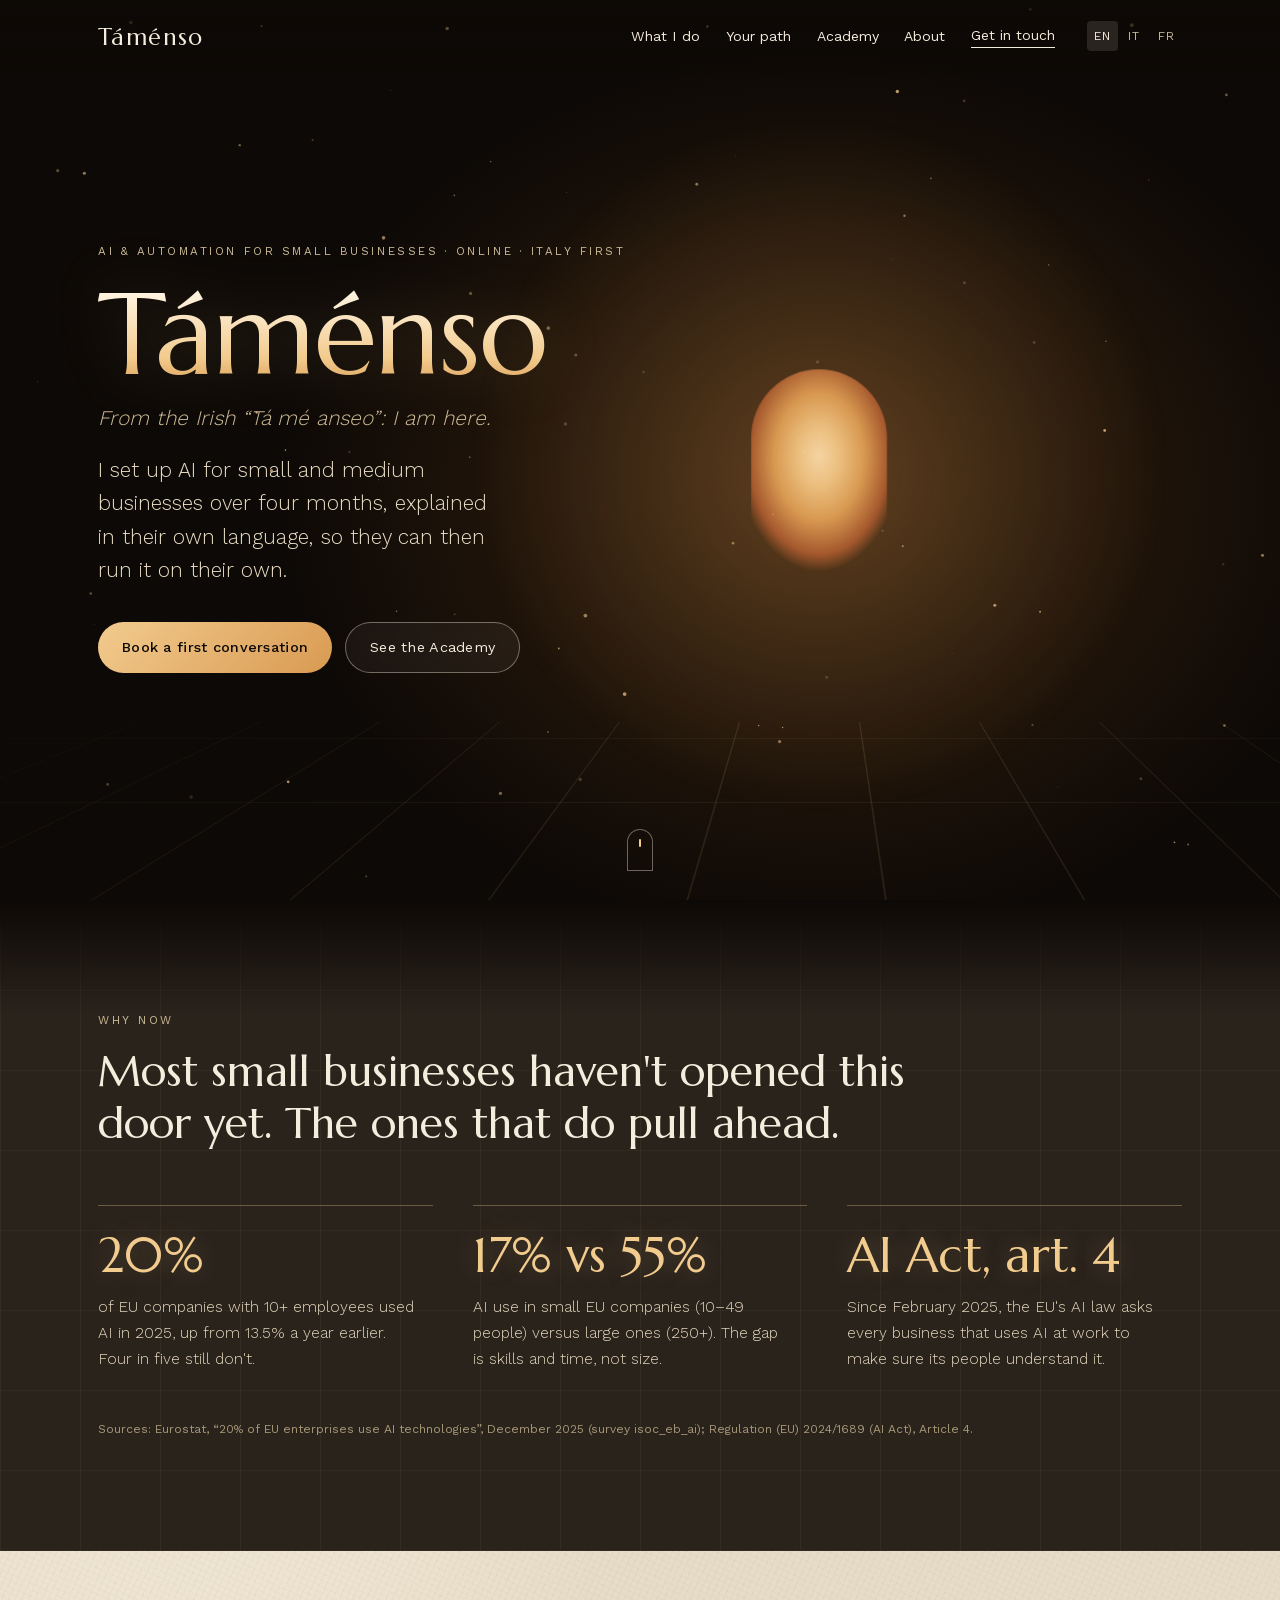
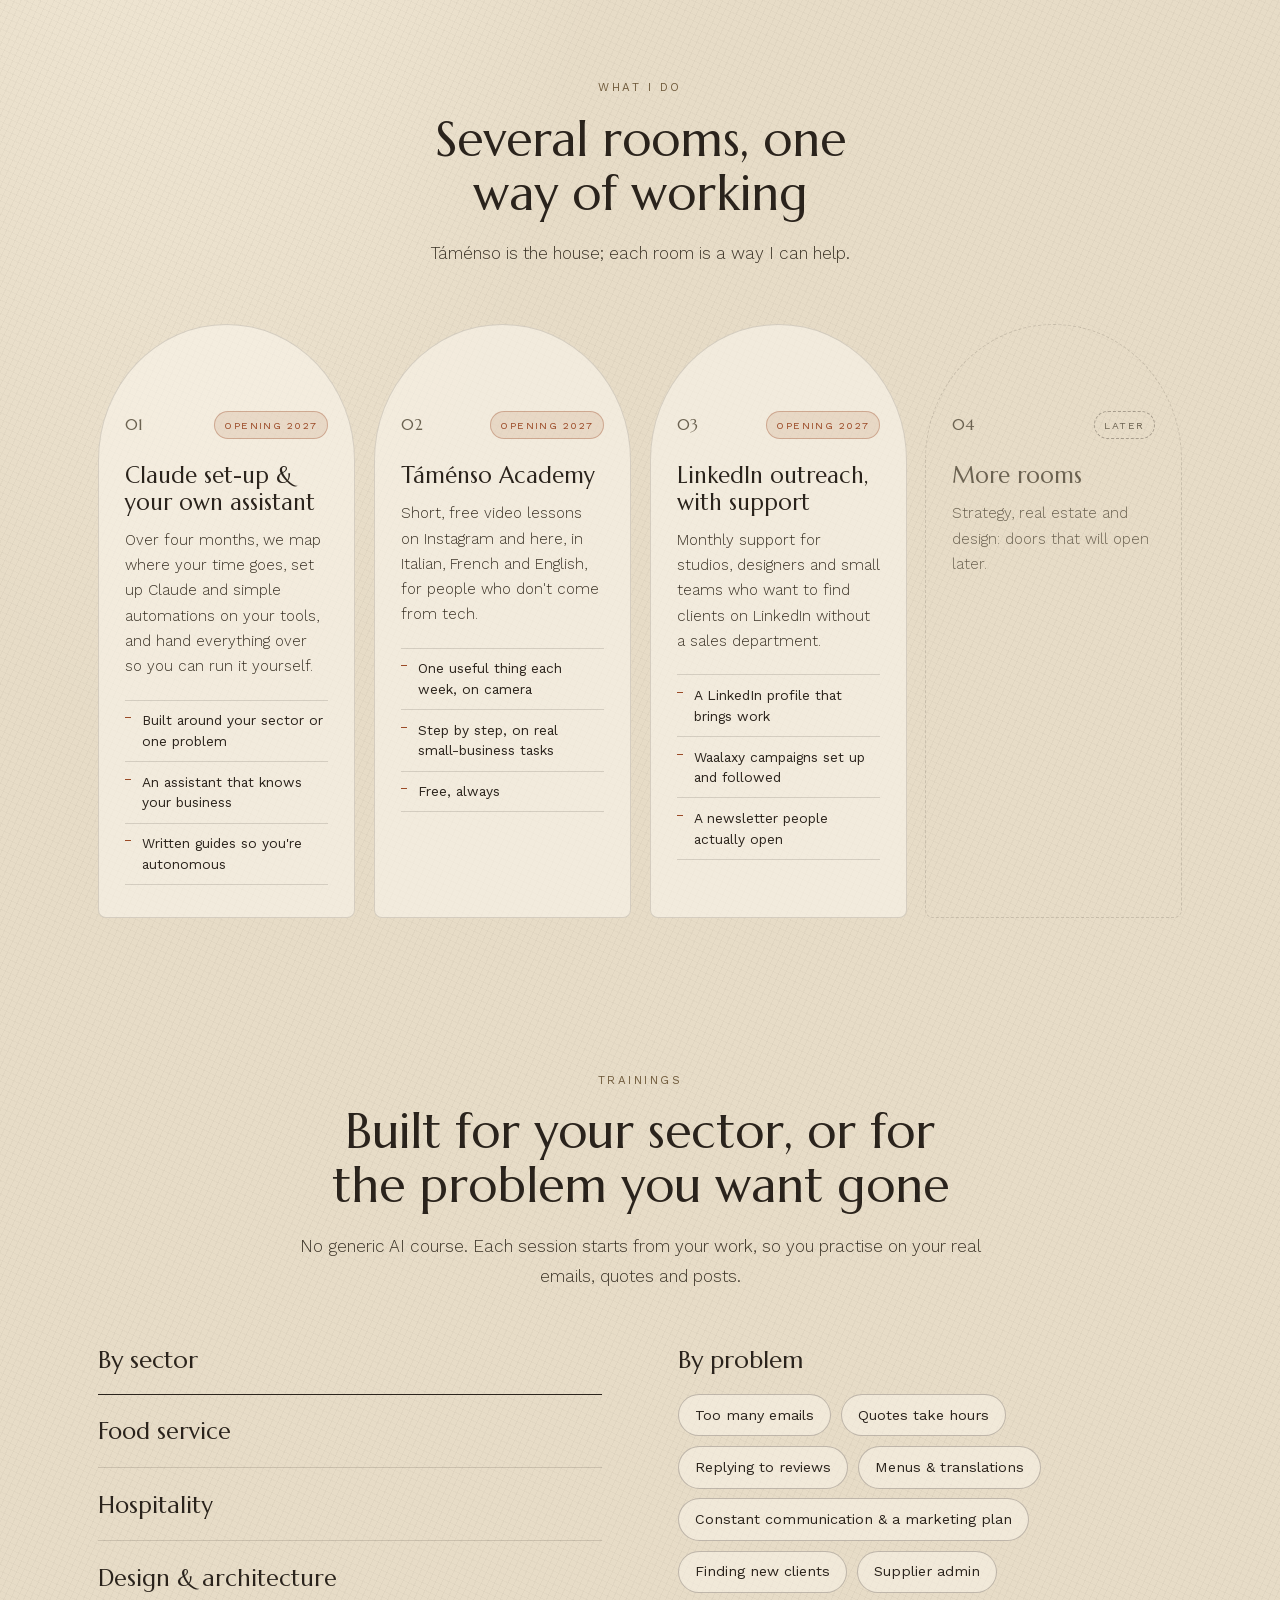
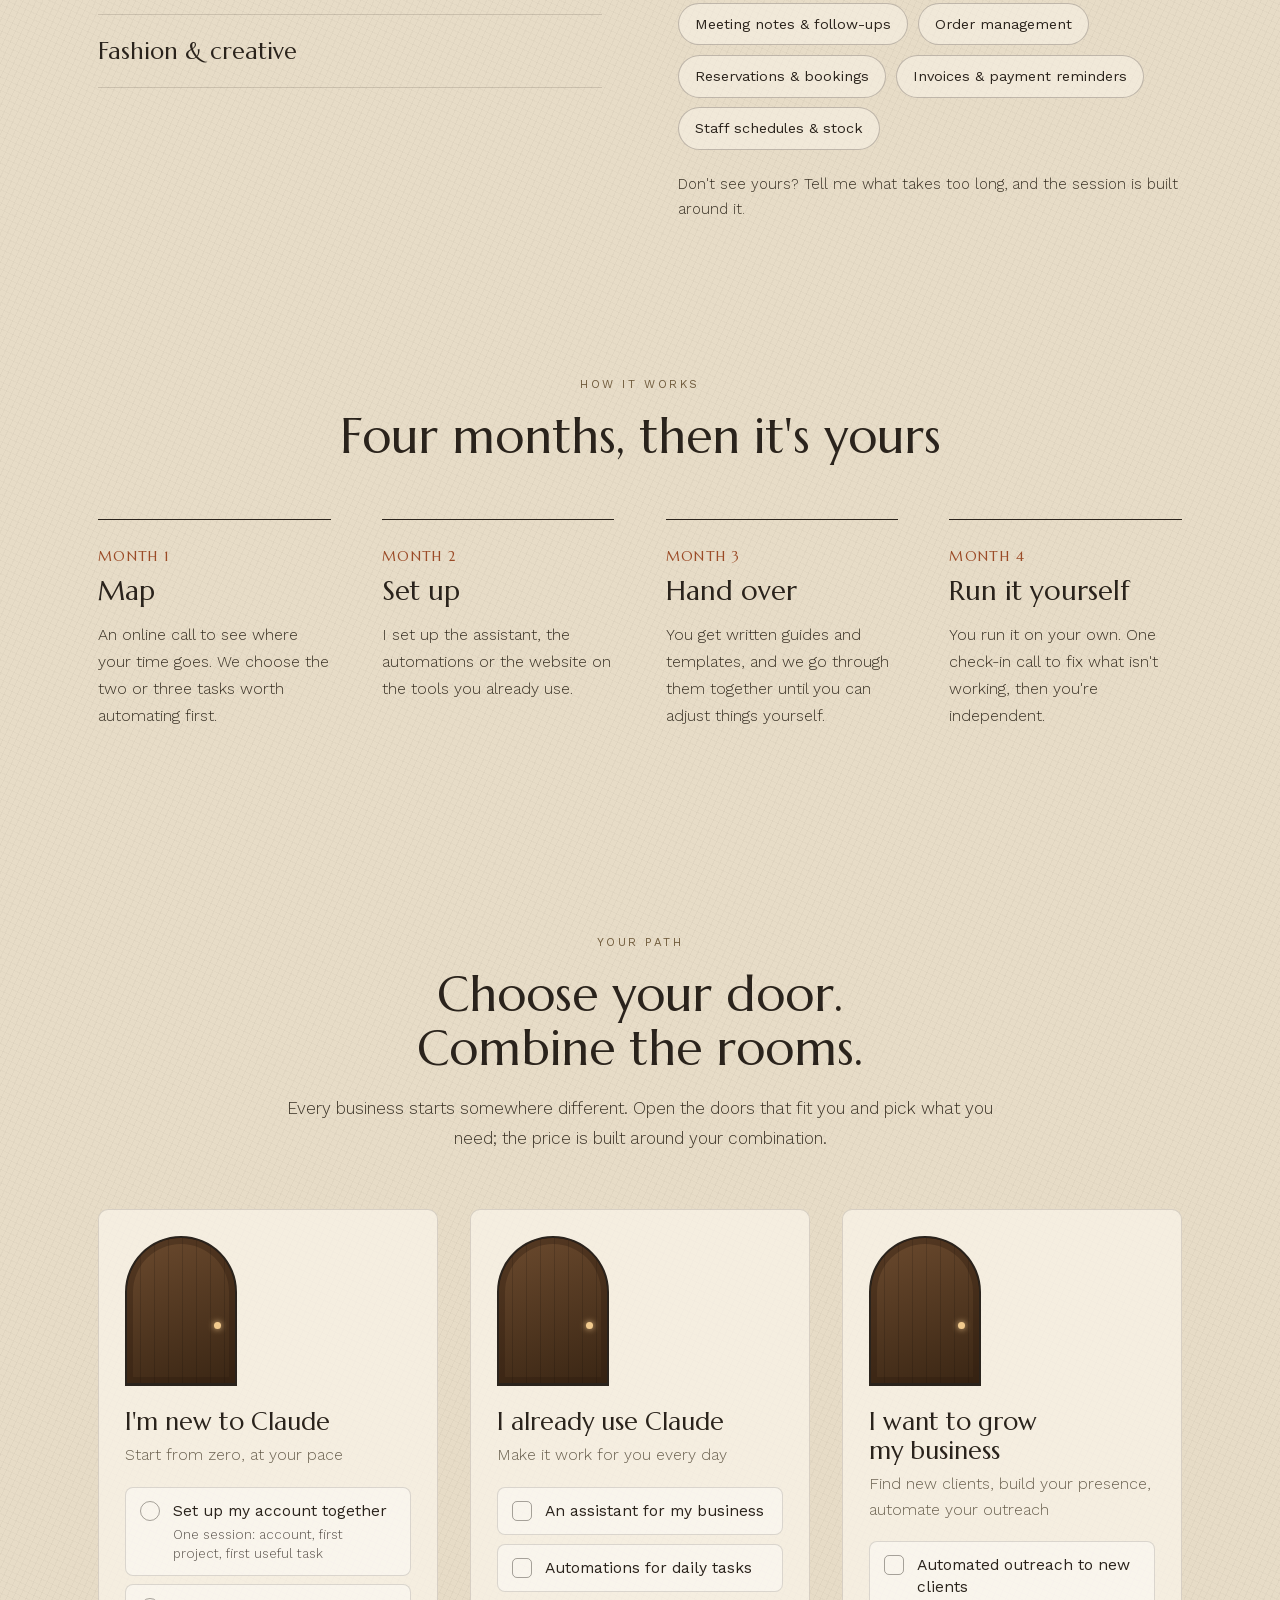
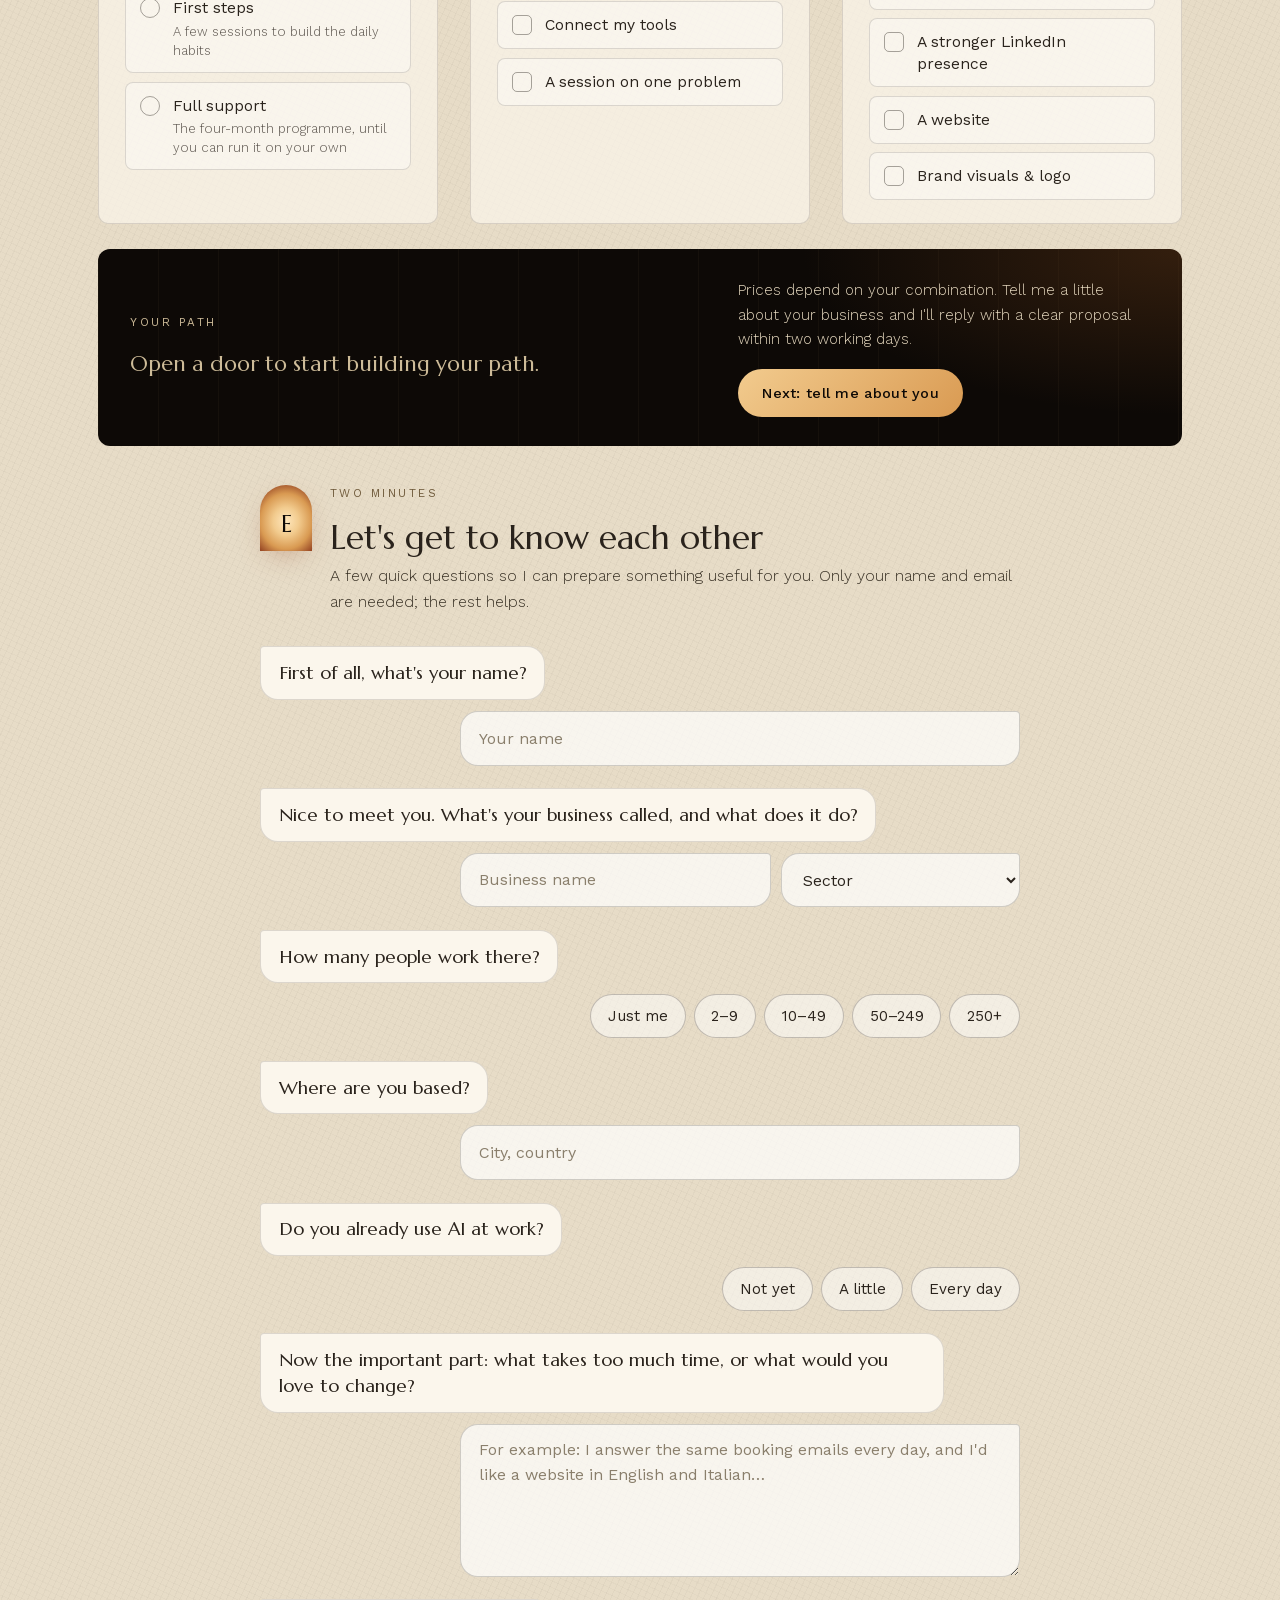
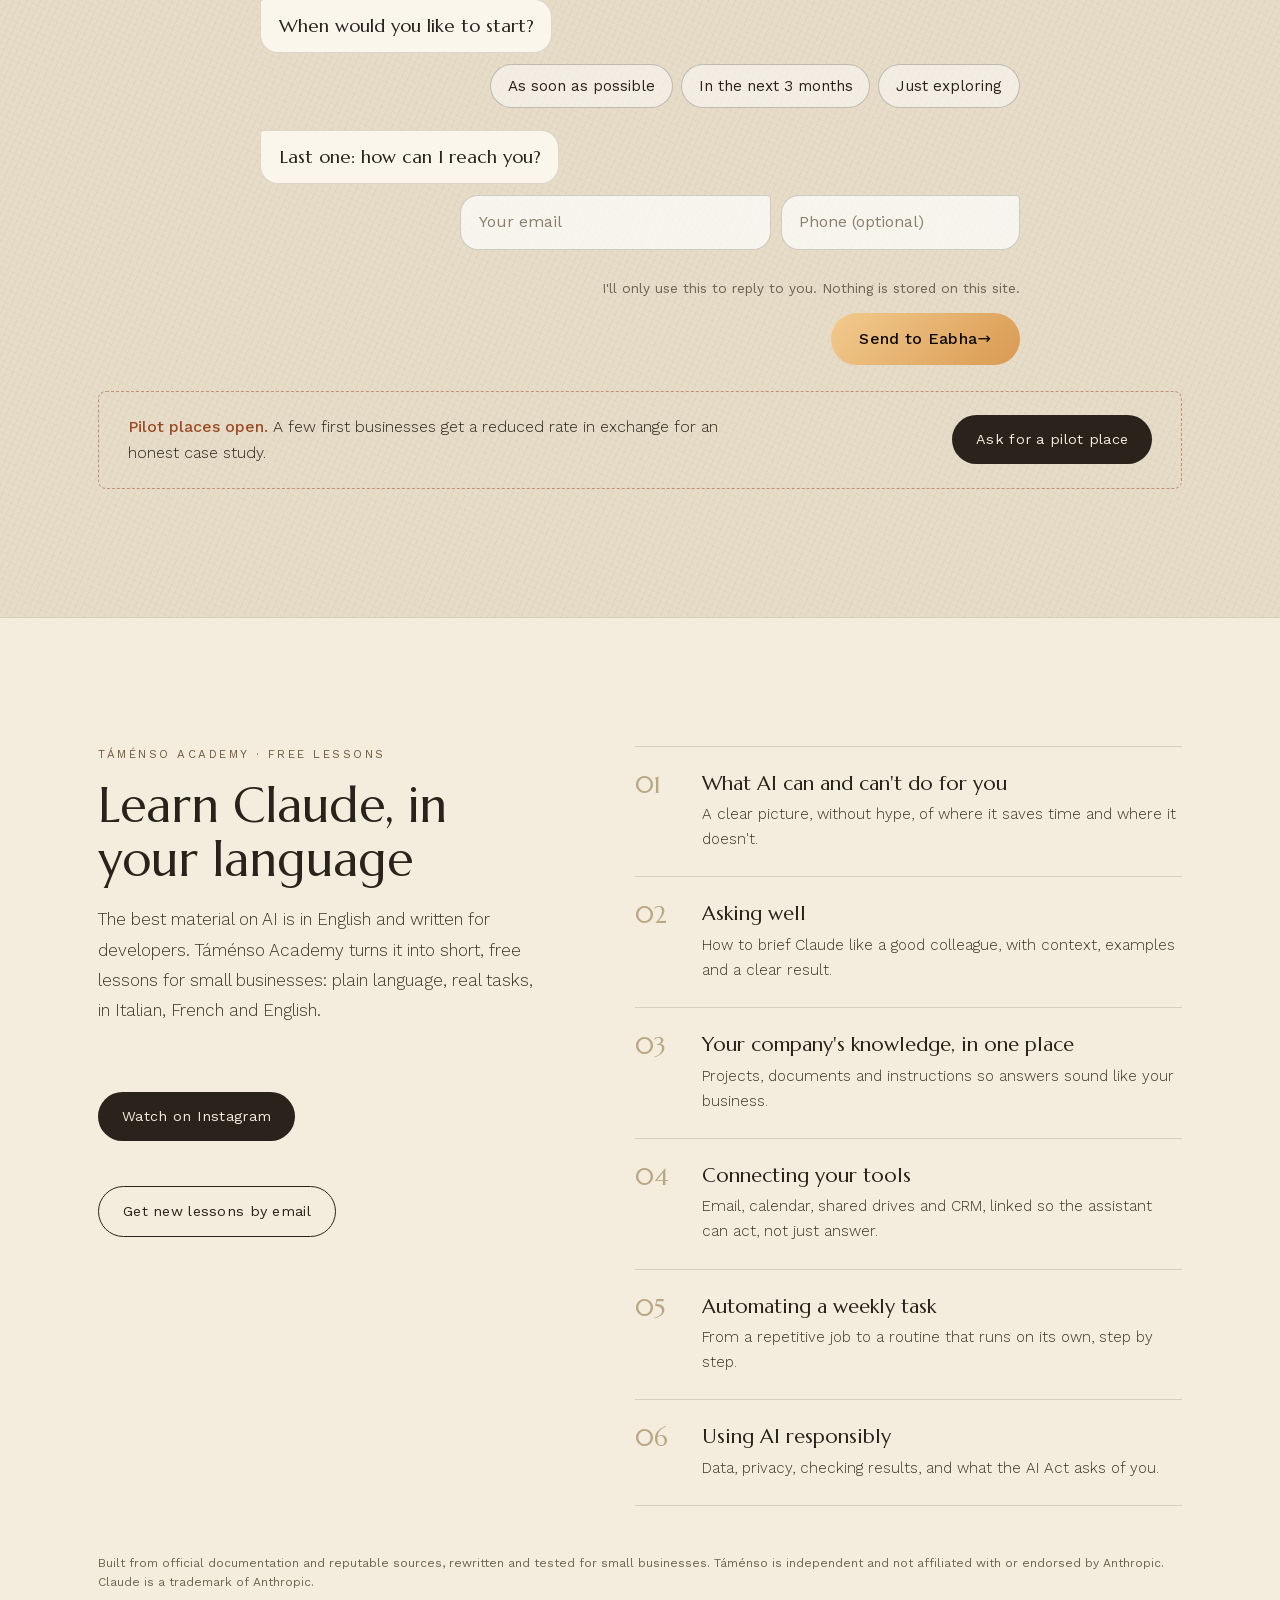
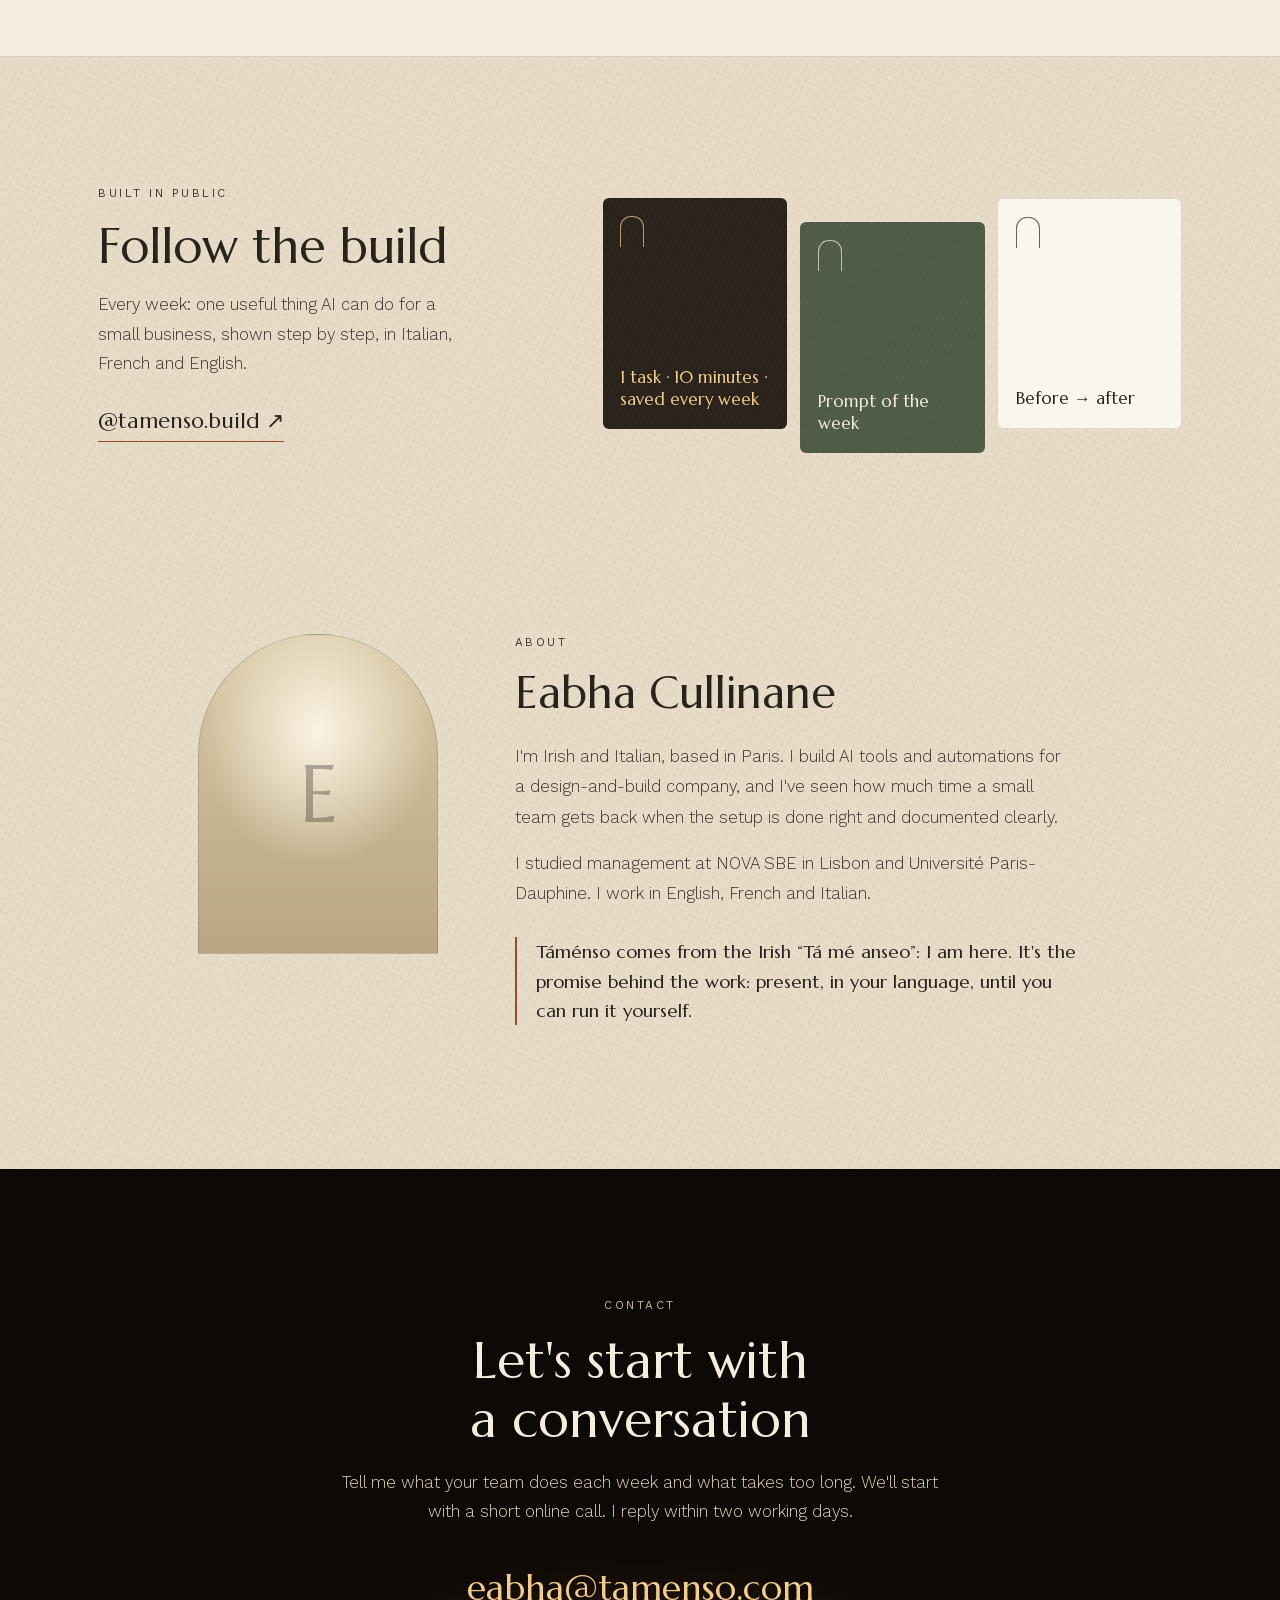
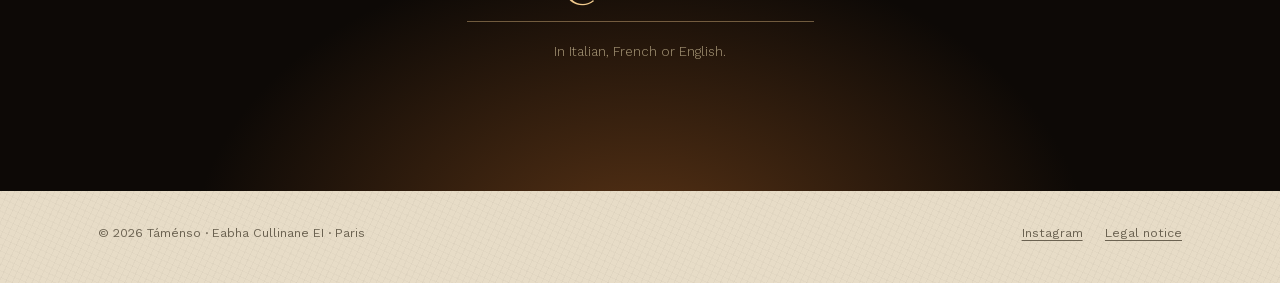
==== index.html @ d52c8d38 "English: 'support' instead of 'accompaniment' Co-Authored-By: Claude Opus 5.5 <noreply@anthropic.com" ====
<!doctype html>
<html lang="en">
<head>
<meta charset="utf-8">
<meta name="viewport" content="width=device-width, initial-scale=1">
<title>Táménso — AI, made practical for small and medium businesses</title>
<meta name="description" content="Táménso helps small businesses in Italy and France put AI and Claude to work: online training by sector, a Claude assistant built for your business, and LinkedIn outreach with Waalaxy. In Italian, French and English.">
<link rel="canonical" href="https://tamenso.com/">
<link rel="alternate" hreflang="en" href="https://tamenso.com/">
<link rel="alternate" hreflang="it" href="https://tamenso.com/it/">
<link rel="alternate" hreflang="fr" href="https://tamenso.com/fr/">
<link rel="alternate" hreflang="x-default" href="https://tamenso.com/">
<meta property="og:title" content="Táménso — AI, made practical for small and medium businesses">
<meta property="og:description" content="Táménso helps small businesses in Italy and France put AI and Claude to work: online training by sector, a Claude assistant built for your business, and LinkedIn outreach with Waalaxy. In Italian, French and English.">
<meta property="og:type" content="website">
<meta property="og:url" content="https://tamenso.com/">
<meta property="og:locale" content="en_GB">
<meta name="theme-color" content="#E7DCC7">
<link rel="icon" href="/assets/favicon.svg" type="image/svg+xml">
<link rel="preload" href="/assets/fonts/marcellus-latin-400.woff2" as="font" type="font/woff2" crossorigin>
<link rel="stylesheet" href="/styles.css">
<script type="application/ld+json">
{
  "@context": "https://schema.org",
  "@type": "ProfessionalService",
  "name": "Táménso",
  "url": "https://tamenso.com/",
  "description": "Táménso helps small businesses in Italy and France put AI and Claude to work: online training by sector, a Claude assistant built for your business, and LinkedIn outreach with Waalaxy. In Italian, French and English.",
  "founder": {"@type": "Person", "name": "Eabha Cullinane"},
  "areaServed": ["IT", "FR"],
  "availableLanguage": ["it", "fr", "en"],
  "sameAs": ["https://www.instagram.com/tamenso.build/"]
}
</script>
</head>
<body class="home">
<a class="skip" href="#main">Skip to content</a>

<header class="site-nav" id="top">
  <a class="word" href="/" aria-label="Táménso">Táménso</a>
  <nav class="nav-links" aria-label="Main">
    <a href="#rooms">What I do</a>
    <a href="#offer">Your path</a>
    <a href="#academy">Academy</a>
    <a href="#about">About</a>
    <a href="#contact" class="nav-cta">Get in touch</a>
  </nav>
  <div class="langs" aria-label="Language">
    <a href="/" hreflang="en" lang="en" aria-current="page">EN</a>
    <a href="/it/" hreflang="it" lang="it" >IT</a>
    <a href="/fr/" hreflang="fr" lang="fr" >FR</a>
  </div>
</header>

<main id="main" tabindex="-1">

  <!-- ============ HERO ============ -->
  <section class="hero" id="hero">
    <div class="tunnel" aria-hidden="true">
      <div class="scene">
        <div class="floor"></div>
        <span class="ring" style="--i:0"></span><span class="ring" style="--i:1"></span><span class="ring" style="--i:2"></span><span class="ring" style="--i:3"></span><span class="ring" style="--i:4"></span><span class="ring" style="--i:5"></span><span class="ring" style="--i:6"></span><span class="ring" style="--i:7"></span><span class="ring" style="--i:8"></span><span class="ring" style="--i:9"></span><span class="ring" style="--i:10"></span><span class="ring" style="--i:11"></span><span class="ring" style="--i:12"></span><span class="ring" style="--i:13"></span>
        <div class="core"></div>
      </div>
      <canvas class="dust"></canvas>
    </div>
    <div class="hero-text">
      <p class="eyebrow light">AI &amp; automation for small businesses · Online · Italy first</p>
      <h1>
        <span class="irish">Táménso</span>
        <span class="gloss">From the Irish “Tá mé anseo”: I am here.</span>
      </h1>
      <p class="lede">I set up AI for small and medium businesses over four months, explained in their own language, so they can then run it on their own.</p>
      <div class="ctas">
        <a class="btn btn-glow" href="#contact">Book a first conversation</a>
        <a class="btn btn-ghost" href="#academy">See the Academy</a>
      </div>
    </div>
    <a class="scroll-cue" href="#rooms" aria-label="What I do"><span></span></a>
  </section>

  <!-- ============ WHY NOW ============ -->
  <section class="why" aria-labelledby="why-h">
    <div class="why-inner">
      <p class="eyebrow light">Why now</p>
      <h2 id="why-h" class="why-title reveal">Most small businesses haven&#x27;t opened this door yet. The ones that do pull ahead.</h2>
      <div class="stats">
        <figure class="stat reveal">
          <span class="num" data-count>20%</span>
          <figcaption>of EU companies with 10+ employees used AI in 2025, up from 13.5% a year earlier. Four in five still don&#x27;t.</figcaption>
        </figure>
        <figure class="stat reveal">
          <span class="num" data-count>17% vs 55%</span>
          <figcaption>AI use in small EU companies (10–49 people) versus large ones (250+). The gap is skills and time, not size.</figcaption>
        </figure>
        <figure class="stat reveal">
          <span class="num" data-count>AI Act, art. 4</span>
          <figcaption>Since February 2025, the EU&#x27;s AI law asks every business that uses AI at work to make sure its people understand it.</figcaption>
        </figure>
      </div>
      <p class="sources">Sources: Eurostat, “20% of EU enterprises use AI technologies”, December 2025 (survey isoc_eb_ai); Regulation (EU) 2024/1689 (AI Act), Article 4.</p>
    </div>
  </section>

  <!-- ============ ROOMS ============ -->
  <section class="rooms" id="rooms" aria-labelledby="rooms-h">
    <div class="section-head reveal">
      <p class="eyebrow">What I do</p>
      <h2 id="rooms-h">Several rooms, one way of working</h2>
      <p class="intro">Táménso is the house; each room is a way I can help.</p>
    </div>
    <div class="room-grid">
      <article class="room reveal tilt">
        <div class="room-top"><span class="room-n">01</span><span class="tag tag-soon">Opening 2027</span></div>
        <h3>Claude set-up &amp; your own assistant</h3>
        <p>Over four months, we map where your time goes, set up Claude and simple automations on your tools, and hand everything over so you can run it yourself.</p>
        <ul>
          <li>Built around your sector or one problem</li>
          <li>An assistant that knows your business</li>
          <li>Written guides so you&#x27;re autonomous</li>
        </ul>
      </article>
      <article class="room reveal tilt">
        <div class="room-top"><span class="room-n">02</span><span class="tag tag-soon">Opening 2027</span></div>
        <h3>Táménso Academy</h3>
        <p>Short, free video lessons on Instagram and here, in Italian, French and English, for people who don&#x27;t come from tech.</p>
        <ul>
          <li>One useful thing each week, on camera</li>
          <li>Step by step, on real small-business tasks</li>
          <li>Free, always</li>
        </ul>
      </article>
      <article class="room reveal tilt">
        <div class="room-top"><span class="room-n">03</span><span class="tag tag-soon">Opening 2027</span></div>
        <h3>LinkedIn outreach, with support</h3>
        <p>Monthly support for studios, designers and small teams who want to find clients on LinkedIn without a sales department.</p>
        <ul>
          <li>A LinkedIn profile that brings work</li>
          <li>Waalaxy campaigns set up and followed</li>
          <li>A newsletter people actually open</li>
        </ul>
      </article>
      <article class="room room-closed reveal tilt">
        <div class="room-top"><span class="room-n">04</span><span class="tag tag-later">Later</span></div>
        <h3>More rooms</h3>
        <p>Strategy, real estate and design: doors that will open later.</p>
      </article>
    </div>
  </section>


  <!-- ============ BY SECTOR / BY PROBLEM ============ -->
  <section class="sectors" id="sectors" aria-labelledby="sectors-h">
    <div class="section-head reveal">
      <p class="eyebrow">Trainings</p>
      <h2 id="sectors-h">Built for your sector, or for the problem you want gone</h2>
      <p class="intro">No generic AI course. Each session starts from your work, so you practise on your real emails, quotes and posts.</p>
    </div>
    <div class="sec-grid">
      <div class="sec-col reveal">
        <h3>By sector</h3>
        <ul class="sec-list">
          <li><strong>Food service</strong></li>
          <li><strong>Hospitality</strong></li>
          <li><strong>Design &amp; architecture</strong></li>
          <li><strong>Fashion &amp; creative</strong></li>
        </ul>
      </div>
      <div class="sec-col reveal">
        <h3>By problem</h3>
        <ul class="chips">
          <li>Too many emails</li><li>Quotes take hours</li><li>Replying to reviews</li><li>Menus &amp; translations</li>
          <li>Constant communication &amp; a marketing plan</li><li>Finding new clients</li><li>Supplier admin</li><li>Meeting notes &amp; follow-ups</li>
          <li>Order management</li><li>Reservations &amp; bookings</li><li>Invoices &amp; payment reminders</li><li>Staff schedules &amp; stock</li>
        </ul>
        <p class="sec-note">Don&#x27;t see yours? Tell me what takes too long, and the session is built around it.</p>
      </div>
    </div>
  </section>

  <!-- ============ METHOD ============ -->
  <section class="method" aria-labelledby="method-h">
    <div class="section-head reveal">
      <p class="eyebrow">How it works</p>
      <h2 id="method-h">Four months, then it&#x27;s yours</h2>
    </div>
    <ol class="steps steps-4">
      <li class="reveal"><span class="step-n">Month 1</span><h3>Map</h3><p>An online call to see where your time goes. We choose the two or three tasks worth automating first.</p></li>
      <li class="reveal"><span class="step-n">Month 2</span><h3>Set up</h3><p>I set up the assistant, the automations or the website on the tools you already use.</p></li>
      <li class="reveal"><span class="step-n">Month 3</span><h3>Hand over</h3><p>You get written guides and templates, and we go through them together until you can adjust things yourself.</p></li>
      <li class="reveal"><span class="step-n">Month 4</span><h3>Run it yourself</h3><p>You run it on your own. One check-in call to fix what isn&#x27;t working, then you&#x27;re independent.</p></li>
    </ol>
  </section>


  <!-- ============ YOUR PATH (doors) ============ -->
  <section class="paths" id="offer" aria-labelledby="offer-h">
    <div class="section-head reveal">
      <p class="eyebrow">Your path</p>
      <h2 id="offer-h">Choose your door. Combine the rooms.</h2>
      <p class="intro">Every business starts somewhere different. Open the doors that fit you and pick what you need; the price is built around your combination.</p>
    </div>
    <div class="pdoors">
      <div class="pdoor reveal" data-door="a">
        <div class="arch-frame" aria-hidden="true"><div class="arch-glow"></div><div class="leaf"><span class="knob"></span></div></div>
        <h3>I&#x27;m new to Claude</h3>
        <p class="pdoor-sub">Start from zero, at your pace</p>
        <ul class="opts" role="list">
            <li><button type="button" class="opt" aria-pressed="false" data-group="a" data-single><span class="tick" aria-hidden="true"></span><span class="opt-label">Set up my account together</span><span class="opt-hint">One session: account, first project, first useful task</span></button></li>
            <li><button type="button" class="opt" aria-pressed="false" data-group="a" data-single><span class="tick" aria-hidden="true"></span><span class="opt-label">First steps</span><span class="opt-hint">A few sessions to build the daily habits</span></button></li>
            <li><button type="button" class="opt" aria-pressed="false" data-group="a" data-single><span class="tick" aria-hidden="true"></span><span class="opt-label">Full support</span><span class="opt-hint">The four-month programme, until you can run it on your own</span></button></li>
        </ul>
      </div>
      <div class="pdoor reveal" data-door="b">
        <div class="arch-frame" aria-hidden="true"><div class="arch-glow"></div><div class="leaf"><span class="knob"></span></div></div>
        <h3>I already use Claude</h3>
        <p class="pdoor-sub">Make it work for you every day</p>
        <ul class="opts" role="list">
            <li><button type="button" class="opt" aria-pressed="false" data-group="b"><span class="tick" aria-hidden="true"></span><span class="opt-label">An assistant for my business</span></button></li>
            <li><button type="button" class="opt" aria-pressed="false" data-group="b"><span class="tick" aria-hidden="true"></span><span class="opt-label">Automations for daily tasks</span></button></li>
            <li><button type="button" class="opt" aria-pressed="false" data-group="b"><span class="tick" aria-hidden="true"></span><span class="opt-label">Connect my tools</span></button></li>
            <li><button type="button" class="opt" aria-pressed="false" data-group="b"><span class="tick" aria-hidden="true"></span><span class="opt-label">A session on one problem</span></button></li>
        </ul>
      </div>
      <div class="pdoor reveal" data-door="c">
        <div class="arch-frame" aria-hidden="true"><div class="arch-glow"></div><div class="leaf"><span class="knob"></span></div></div>
        <h3>I want to grow my business</h3>
        <p class="pdoor-sub">Find new clients, build your presence, automate your outreach</p>
        <ul class="opts" role="list">
            <li><button type="button" class="opt" aria-pressed="false" data-group="c"><span class="tick" aria-hidden="true"></span><span class="opt-label">Automated outreach to new clients</span></button></li>
            <li><button type="button" class="opt" aria-pressed="false" data-group="c"><span class="tick" aria-hidden="true"></span><span class="opt-label">A stronger LinkedIn presence</span></button></li>
            <li><button type="button" class="opt" aria-pressed="false" data-group="c"><span class="tick" aria-hidden="true"></span><span class="opt-label">A website</span></button></li>
            <li><button type="button" class="opt" aria-pressed="false" data-group="c"><span class="tick" aria-hidden="true"></span><span class="opt-label">Brand visuals &amp; logo</span></button></li>
        </ul>
      </div>
    </div>
    <div class="path-panel reveal" aria-live="polite"
         data-subject="My Táménso path" data-hello="Hello Eabha, here is the path I&#x27;d like:">
      <div class="path-head">
        <p class="eyebrow light">Your path</p>
        <p class="path-empty">Open a door to start building your path.</p>
        <ol class="path-list"></ol>
      </div>
      <div class="path-side">
        <p class="path-note">Prices depend on your combination. Tell me a little about your business and I&#x27;ll reply with a clear proposal within two working days.</p>
        <a class="btn btn-glow path-cta" href="#brief">Next: tell me about you</a>
      </div>
    </div>

    <!-- ============ BRIEF: a short conversation ============ -->
    <form class="brief" id="brief" novalidate
          data-subject="New request from tamenso.com" data-path="Your path" data-none="(no door chosen yet)">
      <div class="brief-head reveal">
        <div class="avatar" aria-hidden="true">E</div>
        <div>
          <p class="eyebrow">Two minutes</p>
          <h3 class="brief-title">Let&#x27;s get to know each other</h3>
          <p class="brief-intro">A few quick questions so I can prepare something useful for you. Only your name and email are needed; the rest helps.</p>
        </div>
      </div>

      <div class="q reveal">
        <p class="bubble"><label for="f-name">First of all, what&#x27;s your name?</label></p>
        <input class="answer" id="f-name" name="name" data-label="Name" autocomplete="name" required placeholder="Your name">
      </div>

      <div class="q reveal">
        <p class="bubble"><label for="f-company">Nice to meet you. What&#x27;s your business called, and what does it do?</label></p>
        <div class="row2">
          <input class="answer" id="f-company" name="company" data-label="Business" autocomplete="organization" placeholder="Business name">
          <select class="answer" name="sector" data-label="Sector" aria-label="Sector">
            <option value="">Sector</option>
            <option>Food service</option><option>Hospitality</option><option>Design &amp; architecture</option><option>Fashion &amp; creative</option><option>Other</option>
          </select>
        </div>
      </div>

      <fieldset class="q reveal">
        <legend class="bubble">How many people work there?</legend>
        <div class="chips-row"><label class="chip"><input type="radio" data-label="Team size" name="size" value="Just me"><span>Just me</span></label><label class="chip"><input type="radio" data-label="Team size" name="size" value="2–9"><span>2–9</span></label><label class="chip"><input type="radio" data-label="Team size" name="size" value="10–49"><span>10–49</span></label><label class="chip"><input type="radio" data-label="Team size" name="size" value="50–249"><span>50–249</span></label><label class="chip"><input type="radio" data-label="Team size" name="size" value="250+"><span>250+</span></label></div>
      </fieldset>

      <div class="q reveal">
        <p class="bubble"><label for="f-city">Where are you based?</label></p>
        <input class="answer" id="f-city" name="city" data-label="Location" autocomplete="address-level2" placeholder="City, country">
      </div>

      <fieldset class="q reveal">
        <legend class="bubble">Do you already use AI at work?</legend>
        <div class="chips-row"><label class="chip"><input type="radio" data-label="Uses AI" name="ai" value="Not yet"><span>Not yet</span></label><label class="chip"><input type="radio" data-label="Uses AI" name="ai" value="A little"><span>A little</span></label><label class="chip"><input type="radio" data-label="Uses AI" name="ai" value="Every day"><span>Every day</span></label></div>
      </fieldset>

      <div class="q reveal">
        <p class="bubble"><label for="f-needs">Now the important part: what takes too much time, or what would you love to change?</label></p>
        <textarea class="answer" id="f-needs" name="needs" data-label="Needs" rows="5" placeholder="For example: I answer the same booking emails every day, and I&#x27;d like a website in English and Italian…"></textarea>
      </div>

      <fieldset class="q reveal">
        <legend class="bubble">When would you like to start?</legend>
        <div class="chips-row"><label class="chip"><input type="radio" data-label="Start" name="when" value="As soon as possible"><span>As soon as possible</span></label><label class="chip"><input type="radio" data-label="Start" name="when" value="In the next 3 months"><span>In the next 3 months</span></label><label class="chip"><input type="radio" data-label="Start" name="when" value="Just exploring"><span>Just exploring</span></label></div>
      </fieldset>

      <div class="q reveal">
        <p class="bubble"><label for="f-email">Last one: how can I reach you?</label></p>
        <div class="row2">
          <input class="answer" id="f-email" name="email" data-label="Email" type="email" autocomplete="email" required placeholder="Your email">
          <input class="answer" name="phone" data-label="Phone" type="tel" autocomplete="tel" placeholder="Phone (optional)" aria-label="Phone (optional)">
        </div>
      </div>

      <div class="send reveal">
        <p class="privacy">I&#x27;ll only use this to reply to you. Nothing is stored on this site.</p>
        <button class="btn btn-glow send-btn" type="submit">Send to Eabha <span aria-hidden="true">→</span></button>
        <p class="form-error" role="alert" hidden>Just your name and a valid email, please, so I can reply.</p>
        <p class="thanks" role="status" hidden>Thank you! Your email app should open with everything filled in; just press send. If it doesn&#x27;t, write to eabha@tamenso.com.</p>
      </div>
    </form>

    <div class="pilot reveal">
      <p><strong>Pilot places open.</strong> A few first businesses get a reduced rate in exchange for an honest case study.</p>
      <a class="btn btn-ink" href="#contact">Ask for a pilot place</a>
    </div>
  </section>

  <!-- ============ ACADEMY ============ -->
  <section class="academy" id="academy" aria-labelledby="academy-h">
    <div class="academy-inner">
      <div class="section-head left reveal">
        <p class="eyebrow">Táménso Academy · free lessons</p>
        <h2 id="academy-h">Learn Claude, in your language</h2>
        <p class="intro">The best material on AI is in English and written for developers. Táménso Academy turns it into short, free lessons for small businesses: plain language, real tasks, in Italian, French and English.</p>
        <div class="ctas">
          <a class="btn btn-ink" href="https://www.instagram.com/tamenso.build/" rel="noopener" target="_blank">Watch on Instagram</a>
          <a class="btn btn-line" href="mailto:eabha@tamenso.com?subject=Academy%20lessons">Get new lessons by email</a>
        </div>
      </div>
      <ol class="modules">
        <li class="reveal"><span class="mod-n">01</span><div><h3>What AI can and can&#x27;t do for you</h3><p>A clear picture, without hype, of where it saves time and where it doesn&#x27;t.</p></div></li>
        <li class="reveal"><span class="mod-n">02</span><div><h3>Asking well</h3><p>How to brief Claude like a good colleague, with context, examples and a clear result.</p></div></li>
        <li class="reveal"><span class="mod-n">03</span><div><h3>Your company&#x27;s knowledge, in one place</h3><p>Projects, documents and instructions so answers sound like your business.</p></div></li>
        <li class="reveal"><span class="mod-n">04</span><div><h3>Connecting your tools</h3><p>Email, calendar, shared drives and CRM, linked so the assistant can act, not just answer.</p></div></li>
        <li class="reveal"><span class="mod-n">05</span><div><h3>Automating a weekly task</h3><p>From a repetitive job to a routine that runs on its own, step by step.</p></div></li>
        <li class="reveal"><span class="mod-n">06</span><div><h3>Using AI responsibly</h3><p>Data, privacy, checking results, and what the AI Act asks of you.</p></div></li>
      </ol>
    </div>
    <p class="disclaimer">Built from official documentation and reputable sources, rewritten and tested for small businesses. Táménso is independent and not affiliated with or endorsed by Anthropic. Claude is a trademark of Anthropic.</p>
  </section>

  <!-- ============ BUILD IN PUBLIC ============ -->
  <section class="build" aria-labelledby="build-h">
    <div class="build-text reveal">
      <p class="eyebrow">Built in public</p>
      <h2 id="build-h">Follow the build</h2>
      <p>Every week: one useful thing AI can do for a small business, shown step by step, in Italian, French and English.</p>
      <a class="handle" href="https://www.instagram.com/tamenso.build/" rel="me noopener" target="_blank">@tamenso.build <span aria-hidden="true">↗</span></a>
    </div>
    <div class="tiles" aria-hidden="true">
      <div class="tile t1"><span>1 task · 10 minutes · saved every week</span></div>
      <div class="tile t2"><span>Prompt of the week</span></div>
      <div class="tile t3"><span>Before → after</span></div>
    </div>
  </section>

  <!-- ============ ABOUT ============ -->
  <section class="about" id="about" aria-labelledby="about-h">
    <div class="about-arch reveal" aria-hidden="true"><span>E</span></div>
    <div class="about-text reveal">
      <p class="eyebrow">About</p>
      <h2 id="about-h">Eabha Cullinane</h2>
      <p>I&#x27;m Irish and Italian, based in Paris. I build AI tools and automations for a design-and-build company, and I&#x27;ve seen how much time a small team gets back when the setup is done right and documented clearly.</p>
      <p>I studied management at NOVA SBE in Lisbon and Université Paris-Dauphine. I work in English, French and Italian.</p>
      <p class="name-note">Táménso comes from the Irish “Tá mé anseo”: I am here. It&#x27;s the promise behind the work: present, in your language, until you can run it yourself.</p>
    </div>
  </section>

  <!-- ============ CONTACT ============ -->
  <section class="contact" id="contact" aria-labelledby="contact-h">
    <div class="contact-inner reveal">
      <p class="eyebrow light">Contact</p>
      <h2 id="contact-h">Let&#x27;s start with a conversation</h2>
      <p>Tell me what your team does each week and what takes too long. We&#x27;ll start with a short online call. I reply within two working days.</p>
      <a class="mail" href="mailto:eabha@tamenso.com?subject=Hello%20T%C3%A1m%C3%A9nso">eabha@tamenso.com</a>
      <p class="small">In Italian, French or English.</p>
    </div>
  </section>

</main>

<footer class="site-footer">
  <span>© <span id="year">2026</span> Táménso · Eabha Cullinane EI · Paris</span>
  <span class="foot-links">
    <a href="https://www.instagram.com/tamenso.build/" rel="me noopener" target="_blank">Instagram</a>
    <a href="/mentions-legales.html">Legal notice</a>
  </span>
</footer>

<script src="/script.js" defer></script>
</body>
</html>
---- styles.css ----
/* ================================================================
   Táménso — styles
   Palette and type carried over from the "Threshold" study (stone,
   ink, moss, rust · Marcellus + Work Sans). Both fonts are self-hosted.
   ================================================================ */
@font-face {
  font-family: 'Marcellus';
  font-style: normal;
  font-weight: 400;
  font-display: swap;
  src: url('/assets/fonts/marcellus-latin-400.woff2') format('woff2');
}
@font-face {
  font-family: 'Work Sans';
  font-style: normal;
  font-weight: 300 500;
  font-display: swap;
  src: url('/assets/fonts/worksans-latin-variable.woff2') format('woff2');
}

:root {
  --stone: #E7DCC7;
  --cream: #F4ECDC;
  --paper: #FBF6EC;
  --ink: #2A231C;
  --ink-2: #3A3226;
  --muted: #6B6251;
  --moss: #4F5B44;
  --rust: #9A4A26;
  --line: #2A231C26;
  --display: 'Marcellus', Georgia, serif;
  --body: 'Work Sans', system-ui, -apple-system, sans-serif;
  --wrap: 1180px;
  --pad: clamp(1.25rem, 4vw, 3rem);
}

* { box-sizing: border-box; }
html { scroll-behavior: smooth; scroll-padding-top: 5rem; }
@media (prefers-reduced-motion: reduce) { html { scroll-behavior: auto; } }

body {
  margin: 0;
  color: var(--ink);
  font-family: var(--body);
  font-weight: 400;
  line-height: 1.6;
  -webkit-font-smoothing: antialiased;
  background:
    repeating-linear-gradient(115deg, #0000 0 5px, #2A231C08 5px 6px),
    repeating-linear-gradient(25deg, #0000 0 5px, #2A231C06 5px 6px),
    radial-gradient(ellipse 70% 40% at 15% 0%, #FBF4E4 0%, transparent 60%),
    var(--stone);
}

a { color: inherit; }
h1, h2, h3 { font-family: var(--display); font-weight: 400; margin: 0; line-height: 1.15; text-wrap: balance; }
p { margin: 0; }

.skip {
  position: absolute; left: 1rem; top: -3rem; z-index: 100;
  background: var(--ink); color: var(--cream); padding: .6rem 1rem; text-decoration: none;
}
.skip:focus { top: 1rem; }
main:focus { outline: none; }
:focus-visible { outline: 2px solid var(--rust); outline-offset: 3px; }

p.eyebrow, .eyebrow {
  font-family: var(--body) !important; font-weight: 400 !important; line-height: 1.4 !important;
  border: 0 !important; padding: 0 !important; max-width: none !important;
  font-size: .72rem !important;
  letter-spacing: .22em;
  text-transform: uppercase;
  color: #6F5A3B;
  margin: 0 0 1.1rem !important;
}
.eyebrow.light { color: #CDBB98 !important; }

.btn {
  display: inline-flex; align-items: center; justify-content: center;
  min-height: 48px; padding: .8rem 1.5rem;
  border-radius: 999px;
  font-size: .9rem; letter-spacing: .02em;
  text-decoration: none;
  transition: background .25s ease, color .25s ease, transform .25s ease;
}
.btn:hover { transform: translateY(-1px); }
.btn-ink { background: var(--ink); color: var(--cream); }
.btn-ink:hover { background: var(--rust); }
.btn-line { border: 1px solid var(--ink); }
.btn-line:hover { background: var(--ink); color: var(--cream); }

/* ---------------- NAV ---------------- */
.site-nav {
  position: sticky; top: 0; z-index: 20;
  display: flex; align-items: center; gap: 2rem;
  padding: 1.1rem max(var(--pad), calc((100% - var(--wrap)) / 2 + var(--pad)));
  background: linear-gradient(#E7DCC7f2, #E7DCC7d9);
  border-bottom: 1px solid transparent;
  transition: border-color .3s ease;
  backdrop-filter: blur(8px);
}
.site-nav.scrolled { border-bottom-color: var(--line); }
.site-nav .word {
  font-family: var(--display); font-size: 1.45rem; letter-spacing: .06em;
  text-decoration: none; margin-right: auto;
}
.nav-links { display: flex; align-items: center; gap: 1.6rem; font-size: .88rem; }
.nav-links a { text-decoration: none; }
.nav-links a:not(.nav-cta):hover { text-decoration: underline; text-underline-offset: 4px; }
.nav-cta { border-bottom: 1px solid currentColor; padding-bottom: 1px; }
.langs { display: flex; gap: .2rem; font-size: .75rem; letter-spacing: .08em; }
.langs a {
  text-decoration: none; padding: .35rem .45rem; border-radius: 4px; color: var(--muted);
}
.langs a[aria-current="page"] { color: var(--ink); background: #2A231C12; }
.langs a:hover { color: var(--ink); }
@media (max-width: 760px) {
  .nav-links a:not(.nav-cta) { display: none; }
  .site-nav { gap: 1rem; }
}

/* ---------------- HERO: 3D corridor of arches ---------------- */
:root { --night: #0D0906; --glow: #F2CB8E; --amber: #D99A52; }

.home .site-nav { position: fixed; left: 0; right: 0; transition: background .4s ease, color .4s ease, border-color .4s ease; }
.home .site-nav.on-dark { background: linear-gradient(#0D0906cc, #0D090600); color: var(--cream); backdrop-filter: none; }
.home .site-nav.on-dark .langs a { color: #CDBB98; }
.home .site-nav.on-dark .langs a[aria-current="page"] { color: var(--cream); background: #F4ECDC1f; }

.hero {
  position: relative; overflow: hidden; isolation: isolate;
  min-height: 100svh;
  display: flex; align-items: center;
  padding: 7rem max(var(--pad), calc((100% - var(--wrap)) / 2 + var(--pad))) 6rem;
  background:
    radial-gradient(ellipse 60% 70% at 64% 55%, #3A2410 0%, transparent 70%),
    var(--night);
  color: var(--cream);
}
.tunnel { position: absolute; inset: 0; z-index: -1; perspective: 700px; perspective-origin: 64% 50%; }
.scene::before { content: ""; position: absolute; width: 900px; height: 900px; left: -450px; top: -420px; border-radius: 50%; transform: translateZ(-2600px) scale(4); background: radial-gradient(circle, #D99A5240 0%, transparent 65%); }
.scene {
  position: absolute; left: 64%; top: 54%;
  transform-style: preserve-3d;
  transform: rotateX(var(--rx, 0deg)) rotateY(var(--ry, 0deg));
  transition: transform .6s cubic-bezier(.2,.7,.2,1);
}
.ring {
  --w: clamp(220px, 26vw, 360px);
  position: absolute; width: var(--w); height: calc(var(--w) * 1.42);
  left: calc(var(--w) / -2); top: calc(var(--w) * -.71);
  border: 1.5px solid var(--glow); border-bottom: 0;
  border-radius: 999px 999px 0 0;
  transform-style: preserve-3d;
  animation: walk 16s linear infinite;
  animation-delay: calc(var(--i) * -16s / 14);
  opacity: 0;
}
@keyframes walk {
  0%   { transform: translateZ(-2600px); opacity: 0; }
  12%  { opacity: .35; }
  70%  { opacity: .9; }
  92%  { opacity: .6; }
  100% { transform: translateZ(520px); opacity: 0; }
}
.core {
  --w: clamp(220px, 26vw, 360px);
  position: absolute; width: calc(var(--w) * .62); height: calc(var(--w) * .95);
  left: calc(var(--w) * -.31); top: calc(var(--w) * -.24);
  border-radius: 999px 999px 0 0;
  transform: translateZ(-2700px) scale(3.2);
  background: radial-gradient(ellipse 60% 55% at 50% 42%, #FFE7BD 0%, var(--glow) 25%, var(--amber) 55%, #9A4A26 85%, transparent 100%);
  animation: breathe 7s ease-in-out infinite;
}
@keyframes breathe { 50% { filter: brightness(1.18); } }
.floor {
  position: absolute; width: 4000px; height: 4000px; left: -2000px; top: calc(clamp(220px, 26vw, 360px) * .71);
  transform: rotateX(90deg) translateZ(0); transform-origin: 50% 0;
  background:
    repeating-linear-gradient(90deg, #F2CB8E26 0 1px, transparent 1px 120px),
    repeating-linear-gradient(0deg, #F2CB8E1f 0 1px, transparent 1px 120px);
  -webkit-mask-image: radial-gradient(ellipse 35% 45% at 50% 0%, #000 0%, transparent 70%);
          mask-image: radial-gradient(ellipse 35% 45% at 50% 0%, #000 0%, transparent 70%);
  animation: floorRun 4s linear infinite;
}
@keyframes floorRun { to { background-position: 0 120px, 0 120px; } }
.dust { position: absolute; inset: 0; width: 100%; height: 100%; }

.hero-text { position: relative; max-width: 40rem; }
.hero h1 { line-height: 1; margin-bottom: 1.6rem; }
.hero .irish {
  display: block; font-size: clamp(3.2rem, 9vw, 7.2rem); letter-spacing: -.01em;
  background: linear-gradient(180deg, #FFF6E6 10%, var(--glow) 70%, var(--amber));
  -webkit-background-clip: text; background-clip: text; color: transparent;
  filter: drop-shadow(0 0 30px #F2CB8E33);
}
.hero .gloss {
  display: block; margin-top: 1rem;
  font-family: var(--body); font-weight: 300; font-style: italic;
  font-size: clamp(1.1rem, 1.8vw, 1.3rem); color: #CDBB98;
}
.hero .lede { font-size: clamp(1.1rem, 1.9vw, 1.3rem); font-weight: 300; line-height: 1.6; max-width: 34ch; color: #E9DDC6; }
.ctas { display: flex; flex-wrap: wrap; gap: .8rem; margin-top: 2.2rem; }
.btn-glow {
  background: linear-gradient(135deg, var(--glow), var(--amber)); color: var(--night); font-weight: 500;
  box-shadow: 0 0 0 0 #F2CB8E66; transition: box-shadow .35s ease, transform .25s ease;
}
.btn-glow:hover { box-shadow: 0 0 34px 4px #F2CB8E55; }
.btn-ghost { border: 1px solid #F4ECDC66; color: var(--cream); backdrop-filter: blur(6px); background: #F4ECDC0d; }
.btn-ghost:hover { border-color: var(--glow); color: var(--glow); }

.scroll-cue {
  position: absolute; left: 50%; bottom: 1.8rem; width: 26px; height: 42px; margin-left: -13px;
  border: 1px solid #F4ECDC66; border-radius: 999px 999px 6px 6px;
}
.scroll-cue span { position: absolute; left: 50%; top: 9px; width: 2px; height: 8px; margin-left: -1px; background: var(--glow); border-radius: 2px; animation: cue 2s ease-in-out infinite; }
@keyframes cue { 60% { transform: translateY(14px); opacity: 0; } 61% { transform: none; opacity: 0; } 100% { opacity: 1; } }

@media (max-width: 860px) {
  .tunnel { perspective-origin: 50% 27%; }
  .scene { left: 50%; top: 27%; }
  .hero { align-items: flex-end; padding-bottom: 5.5rem; }
  .hero::after { content: ""; position: absolute; inset: 28% 0 0; z-index: -1; background: linear-gradient(transparent, #0D0906e6 30%, var(--night) 60%); }
}
@media (prefers-reduced-motion: reduce) {
  .ring { animation: none; opacity: .5; transform: translateZ(calc(var(--i) * -180px)); }
  .floor, .core, .scroll-cue span { animation: none; }
}

/* ---------------- 3D TILT + LIGHT ---------------- */
.tilt { transform-style: preserve-3d; will-change: transform; position: relative; }
.tilt.tilting, .js .reveal.tilt.tilting.in { transform: perspective(900px) rotateX(var(--tx, 0deg)) rotateY(var(--ty, 0deg)) translateZ(0); transition: transform .12s ease-out; }
.tilt::after {
  content: ""; position: absolute; inset: 0; border-radius: inherit; pointer-events: none;
  background: radial-gradient(circle 220px at var(--mx, 50%) var(--my, 0%), #FFFFFF59, transparent 70%);
  opacity: 0; transition: opacity .3s ease; mix-blend-mode: soft-light;
}
.tilt.tilting::after { opacity: 1; }
.card-dark.tilt::after { background: radial-gradient(circle 220px at var(--mx, 50%) var(--my, 0%), #F2CB8E40, transparent 70%); mix-blend-mode: screen; }

/* ---------------- WHY NOW ---------------- */
.why {
  background:
    linear-gradient(#0D0906 0%, transparent 18%),
    repeating-linear-gradient(90deg, #F2CB8E0d 0 1px, transparent 1px 80px),
    repeating-linear-gradient(0deg, #F2CB8E0a 0 1px, transparent 1px 80px),
    var(--ink);
  color: var(--cream);
}
.stat { border-top-color: #F2CB8E55 !important; }
.stat .num { text-shadow: 0 0 24px #F2CB8E40; font-variant-numeric: tabular-nums; }
.why-inner {
  max-width: var(--wrap); margin: 0 auto;
  padding: clamp(4rem, 9vw, 7rem) var(--pad);
}
.why-title { font-size: clamp(1.7rem, 3.6vw, 2.7rem); line-height: 1.2; max-width: 24ch; margin-bottom: 3.5rem; }
.stats { display: grid; grid-template-columns: repeat(3, 1fr); gap: 2.5rem; margin: 0; }
.stat { margin: 0; border-top: 1px solid #F4ECDC33; padding-top: 1.4rem; }
.stat .num {
  display: block; font-family: var(--display);
  font-size: clamp(2rem, 4vw, 3rem); line-height: 1.1; color: #F2CB8E; margin-bottom: .8rem;
}
.stat figcaption { font-weight: 300; font-size: .98rem; line-height: 1.65; color: #E3D6BD; max-width: 32ch; }
.sources { margin-top: 3rem; font-size: .75rem; color: #A89878; }
@media (max-width: 760px) { .stats { grid-template-columns: 1fr; gap: 2rem; } }

/* ---------------- SECTION HEADS ---------------- */
.section-head { max-width: 46rem; margin: 0 auto 3.5rem; text-align: center; }
.section-head.left { text-align: left; margin: 0; }
.section-head h2 { font-size: clamp(1.9rem, 4vw, 3rem); line-height: 1.12; margin-bottom: 1.1rem; }
.section-head .intro { font-weight: 300; font-size: 1.08rem; color: var(--ink-2); line-height: 1.75; }

/* ---------------- ROOMS ---------------- */
.rooms { max-width: var(--wrap); margin: 0 auto; padding: clamp(5rem, 10vw, 8rem) var(--pad) clamp(3rem, 6vw, 5rem); }
.room-grid { display: grid; grid-template-columns: repeat(4, 1fr); gap: 1.2rem; align-items: stretch; }
.room {
  position: relative;
  background: #FBF6EC99;
  border: 1px solid var(--line);
  border-radius: 50% 50% 8px 8px / 8.5rem 8.5rem 8px 8px;
  padding: 5.4rem 1.6rem 2rem;
  transition: transform .35s ease, box-shadow .35s ease, background .35s ease;
}
.room:hover { transform: translateY(-4px); box-shadow: 0 24px 50px -30px #2A231C80; background: var(--paper); }
.room-top { display: flex; justify-content: space-between; align-items: center; margin-bottom: 1.4rem; }
.room-n { font-family: var(--display); font-size: .95rem; color: var(--muted); }
.tag {
  font-size: .64rem; letter-spacing: .14em; text-transform: uppercase;
  padding: .3rem .6rem; border-radius: 999px;
}
.tag-open { background: var(--moss); color: var(--cream); }
.tag-soon { background: #9A4A261f; color: var(--rust); border: 1px solid #9A4A2655; }
.tag-later { border: 1px dashed #2A231C55; color: var(--muted); }
.room h3 { font-size: 1.4rem; line-height: 1.2; margin-bottom: .8rem; }
.room p { font-weight: 300; font-size: .95rem; line-height: 1.65; color: var(--ink-2); }
.room ul { list-style: none; padding: 0; margin: 1.3rem 0 0; border-top: 1px solid var(--line); }
.room li {
  font-size: .86rem; line-height: 1.5; padding: .6rem 0 .6rem 1.1rem; position: relative;
  border-bottom: 1px solid var(--line);
}
.room li::before { content: ""; position: absolute; left: 0; top: 1.05rem; width: 6px; height: 1px; background: var(--rust); }
.room-closed { background: transparent; border-style: dashed; }
.room-closed h3, .room-closed p { color: var(--muted); }
@media (max-width: 1040px) { .room-grid { grid-template-columns: repeat(2, 1fr); } }
@media (max-width: 600px) {
  .room-grid { grid-template-columns: 1fr; }
  .room { border-radius: 50% 50% 8px 8px / 9rem 9rem 8px 8px; padding-top: 5rem; }
}

/* ---------------- METHOD ---------------- */
.method { max-width: var(--wrap); margin: 0 auto; padding: clamp(3rem, 6vw, 5rem) var(--pad) clamp(5rem, 10vw, 8rem); }
.steps {
  list-style: none; padding: 0; margin: 0;
  display: grid; grid-template-columns: repeat(3, 1fr); gap: clamp(1.5rem, 4vw, 3.5rem);
}
.steps li { border-top: 1px solid var(--ink); padding-top: 1.4rem; }
.step-n { font-family: var(--display); color: var(--rust); font-size: 1rem; letter-spacing: .1em; }
.steps h3 { font-size: 1.7rem; margin: .5rem 0 .8rem; }
.steps p { font-weight: 300; line-height: 1.7; color: var(--ink-2); }
.steps-4 { grid-template-columns: repeat(4, minmax(0, 1fr)); }
.step-n { text-transform: uppercase; font-size: .85rem !important; }
@media (max-width: 1000px) { .steps-4 { grid-template-columns: repeat(2, minmax(0, 1fr)); } }
@media (max-width: 760px) { .steps, .steps-4 { grid-template-columns: 1fr; } }

/* ---------------- ACADEMY ---------------- */
.academy { background: var(--cream); border-top: 1px solid var(--line); border-bottom: 1px solid var(--line); }
.academy-inner {
  max-width: var(--wrap); margin: 0 auto;
  padding: clamp(5rem, 10vw, 8rem) var(--pad) 3rem;
  display: grid; grid-template-columns: .9fr 1.1fr; gap: clamp(2.5rem, 7vw, 6rem); align-items: start;
}
.academy .section-head { position: sticky; top: 7rem; }
.academy .section-head .btn { margin-top: 2rem; }
.modules { list-style: none; padding: 0; margin: 0; counter-reset: m; }
.modules li {
  display: grid; grid-template-columns: 3.2rem 1fr; gap: 1rem;
  padding: 1.5rem 0; border-bottom: 1px solid var(--line);
}
.modules li:first-child { border-top: 1px solid var(--line); }
.mod-n { font-family: var(--display); font-size: 1.5rem; color: #B9A783; line-height: 1.2; }
.modules h3 { font-size: 1.25rem; line-height: 1.3; margin-bottom: .35rem; }
.modules p { font-weight: 300; font-size: .95rem; color: var(--ink-2); line-height: 1.65; }
.disclaimer {
  max-width: var(--wrap); margin: 0 auto; padding: 0 var(--pad) 4rem;
  font-size: .75rem; color: var(--muted); line-height: 1.6;
}
@media (max-width: 860px) {
  .academy-inner { grid-template-columns: 1fr; }
  .academy .section-head { position: static; }
}

/* ---------------- BUILD IN PUBLIC ---------------- */
.build {
  max-width: var(--wrap); margin: 0 auto;
  padding: clamp(5rem, 10vw, 8rem) var(--pad);
  display: grid; grid-template-columns: .85fr 1.15fr; gap: clamp(2rem, 6vw, 5rem); align-items: center;
}
.build h2 { font-size: clamp(1.9rem, 4vw, 3rem); margin-bottom: 1rem; }
.build p { font-weight: 300; font-size: 1.05rem; line-height: 1.75; color: var(--ink-2); max-width: 36ch; }
.handle {
  display: inline-block; margin-top: 1.6rem;
  font-family: var(--display); font-size: 1.35rem; text-decoration: none;
  border-bottom: 1px solid var(--rust); padding-bottom: 2px;
}
.handle:hover { color: var(--rust); }
.tiles { display: grid; grid-template-columns: repeat(3, 1fr); gap: .8rem; }
.tile {
  aspect-ratio: 4 / 5; border-radius: 6px; padding: 1.1rem;
  display: flex; align-items: flex-end;
  font-family: var(--display); font-size: clamp(.85rem, 1.4vw, 1.05rem); line-height: 1.3;
  position: relative; overflow: hidden;
}
.tile::after {
  content: ""; position: absolute; inset: 0; mix-blend-mode: overlay; pointer-events: none;
  background: repeating-linear-gradient(115deg, #0000 0 4px, #ffffff12 4px 5px);
}
.t1 { background: var(--ink); color: #F2CB8E; }
.t2 { background: var(--moss); color: var(--cream); transform: translateY(1.5rem); }
.t3 { background: var(--paper); color: var(--ink); border: 1px solid var(--line); }
.t1::before, .t2::before, .t3::before {
  content: ""; position: absolute; left: 1.1rem; top: 1.1rem;
  width: 22px; height: 30px; border: 1px solid currentColor; border-bottom: none;
  border-radius: 11px 11px 0 0; opacity: .7;
}
@media (max-width: 860px) { .build { grid-template-columns: 1fr; } }

/* ---------------- ABOUT ---------------- */
.about {
  max-width: 980px; margin: 0 auto;
  padding: clamp(2rem, 5vw, 4rem) var(--pad) clamp(5rem, 10vw, 8rem);
  display: grid; grid-template-columns: 240px 1fr; gap: clamp(2rem, 6vw, 5rem); align-items: start;
}
.about-arch {
  aspect-ratio: 3 / 4; border-radius: 999px 999px 6px 6px;
  background:
    radial-gradient(ellipse 70% 60% at 50% 30%, #FBF4E4, transparent 70%),
    linear-gradient(180deg, #D8C7A3, #B9A783);
  border: 1px solid var(--line);
  display: flex; align-items: center; justify-content: center;
  font-family: var(--display); font-size: 5rem; color: #2A231C55;
}
/* Replace .about-arch with <img> once a portrait is chosen; keep the arch radius. */
.about h2 { font-size: clamp(1.9rem, 4vw, 2.8rem); margin-bottom: 1.4rem; }
.about p { font-weight: 300; font-size: 1.05rem; line-height: 1.8; color: var(--ink-2); margin-bottom: 1rem; max-width: 56ch; }
.about .name-note {
  font-family: var(--display); font-size: 1.15rem; line-height: 1.6; color: var(--ink);
  border-left: 2px solid var(--rust); padding-left: 1.2rem; margin-top: 1.8rem;
}
@media (max-width: 700px) {
  .about { grid-template-columns: 1fr; }
  .about-arch { width: 160px; }
}

/* ---------------- CONTACT ---------------- */
.contact {
  background: radial-gradient(ellipse 50% 70% at 50% 110%, #5A3416 0%, transparent 70%), var(--night, #0D0906);
  color: var(--cream); text-align: center;
}
.contact-inner { max-width: 44rem; margin: 0 auto; padding: clamp(5rem, 10vw, 8rem) var(--pad); }
.contact h2 { font-size: clamp(2rem, 4.5vw, 3.2rem); margin-bottom: 1.2rem; }
.contact p { font-weight: 300; font-size: 1.05rem; color: #E3D6BD; line-height: 1.7; }
.contact .mail {
  display: inline-block; margin: 2.2rem 0 1.2rem;
  font-family: var(--display); font-size: clamp(1.4rem, 3.6vw, 2.2rem);
  text-decoration: none; color: #F2CB8E;
  border-bottom: 1px solid #F2CB8E66; padding-bottom: 4px;
  transition: border-color .25s ease;
}
.contact .mail:hover { border-color: #F2CB8E; }
.contact .small { font-size: .82rem; color: #A89878; }

/* ---------------- FOOTER ---------------- */
.site-footer {
  display: flex; flex-wrap: wrap; justify-content: space-between; gap: 1rem;
  max-width: var(--wrap); margin: 0 auto; padding: 2rem var(--pad) 2.5rem;
  font-size: .78rem; color: var(--muted);
}
.foot-links { display: flex; gap: 1.4rem; }
.foot-links a { text-underline-offset: 3px; }

/* ---------------- REVEAL ON SCROLL ---------------- */
.js .reveal { opacity: 0; transform: perspective(900px) translateY(28px) rotateX(8deg); transform-origin: 50% 100%; transition: opacity .9s ease, transform .9s cubic-bezier(.2,.7,.2,1); }
.js .reveal.in { opacity: 1; transform: none; }
@media (prefers-reduced-motion: reduce) {
  .js .reveal { opacity: 1; transform: none; transition: none; }
}

/* ---------------- LEGAL PAGE ---------------- */
.legal { max-width: 62ch; margin: 0 auto; padding: 3rem var(--pad) 6rem; }
.legal h1 { font-size: 2rem; margin: 0 0 2rem; }
.legal h2 { font-size: 1.15rem; margin: 2.2rem 0 .8rem; }
.legal p { font-weight: 300; line-height: 1.75; }
.legal .todo { color: var(--rust); font-weight: 400; }

[hidden] { display: none !important; }

@media (max-width: 600px) {
  .tiles { gap: .5rem; }
  .tile { padding: .8rem; font-size: .8rem; }
  .tile::before { display: none; }
  .t2 { transform: translateY(.8rem); }
}

/* ---------------- SECTORS / PROBLEMS ---------------- */
.sectors { max-width: var(--wrap); margin: 0 auto; padding: clamp(3rem, 6vw, 5rem) var(--pad); }
.sec-grid { display: grid; grid-template-columns: 1fr 1fr; gap: clamp(2rem, 6vw, 5rem); }
.sec-col h3 { font-size: 1.5rem; margin-bottom: 1.2rem; }
.sec-list { list-style: none; padding: 0; margin: 0; border-top: 1px solid var(--ink); }
.sec-list li { padding: 1.1rem 0; border-bottom: 1px solid var(--line); }
.sec-list strong { font-family: var(--display); font-weight: 400; font-size: 1.45rem; }
.sec-list span { font-weight: 300; font-size: .95rem; line-height: 1.6; color: var(--ink-2); }
.chips { list-style: none; padding: 0; margin: 0; display: flex; flex-wrap: wrap; gap: .6rem; }
.chips li {
  border: 1px solid #2A231C40; border-radius: 999px; padding: .55rem 1rem;
  font-size: .9rem; background: #FBF6EC80;
}
.sec-note { margin-top: 1.4rem; font-weight: 300; font-size: .95rem; color: var(--ink-2); line-height: 1.65; }
@media (max-width: 860px) { .sec-grid { grid-template-columns: 1fr; } }

/* ---------------- OFFER ---------------- */
.offer { max-width: var(--wrap); margin: 0 auto; padding: clamp(3rem, 6vw, 5rem) var(--pad) clamp(5rem, 10vw, 8rem); }
.offer-grid { display: grid; grid-template-columns: repeat(4, minmax(0, 1fr)); gap: 1.2rem; }
.paynote { margin-top: 1.4rem; font-weight: 300; font-size: .92rem; color: var(--muted); line-height: 1.6; }
@media (max-width: 1100px) { .offer-grid { grid-template-columns: repeat(2, minmax(0, 1fr)); } }
.card {
  background: var(--paper); border: 1px solid var(--line); border-radius: 8px;
  padding: 2rem 1.8rem; display: flex; flex-direction: column; gap: .7rem;
}
.card-dark { background: var(--ink); color: var(--cream); border-color: var(--ink); }
.card-kind { font-size: .72rem; letter-spacing: .16em; text-transform: uppercase; color: var(--muted); }
.card-dark .card-kind { color: #CDBB98; }
.card h3 { font-size: 1.45rem; }
.card .price { font-family: var(--display); font-size: 1.9rem; color: var(--rust); line-height: 1.2; }
.card-dark .price { color: #F2CB8E; }
.card p:last-child { font-weight: 300; font-size: .95rem; line-height: 1.65; }
.card-dark p:last-child { color: #E3D6BD; }
.pilot {
  margin-top: 1.6rem; padding: 1.4rem 1.8rem; border: 1px dashed #9A4A2680; border-radius: 8px;
  display: flex; align-items: center; justify-content: space-between; gap: 1.5rem; flex-wrap: wrap;
}
.pilot p { font-weight: 300; max-width: 60ch; line-height: 1.6; }
.pilot strong { font-weight: 500; color: var(--rust); }
@media (max-width: 860px) { .offer-grid { grid-template-columns: 1fr; } }

/* ---------------- YOUR PATH: doors you open ---------------- */
.paths { max-width: var(--wrap); margin: 0 auto; padding: clamp(3rem, 6vw, 5rem) var(--pad) clamp(5rem, 10vw, 8rem); }
.pdoors { display: grid; grid-template-columns: repeat(3, minmax(0, 1fr)); gap: clamp(1rem, 2.5vw, 2rem); }
.pdoor {
  background: #FBF6ECb3; border: 1px solid var(--line); border-radius: 10px;
  padding: 1.6rem 1.6rem 1.4rem; display: flex; flex-direction: column;
  transition: border-color .4s ease, box-shadow .4s ease;
}
.pdoor.open { border-color: #D99A5299; box-shadow: 0 30px 60px -40px #9A4A2680; }
.arch-frame {
  position: relative; width: 112px; height: 150px; margin: 0 0 1.4rem;
  border: 2px solid var(--ink); border-bottom-width: 3px; border-radius: 999px 999px 2px 2px;
  overflow: hidden; perspective: 500px; background: var(--night);
}
.arch-glow {
  position: absolute; inset: 0;
  background: radial-gradient(ellipse 70% 60% at 50% 55%, #FFE7BD 0%, var(--glow) 30%, var(--amber) 60%, #9A4A26 100%);
  opacity: .25; transition: opacity .6s ease;
}
.leaf {
  position: absolute; inset: 0; border-radius: 999px 999px 0 0;
  background:
    repeating-linear-gradient(90deg, #0000 0 13px, #00000026 13px 14px),
    linear-gradient(160deg, #6B4A2E, #3A2614);
  transform-origin: 0 50%; transition: transform .9s cubic-bezier(.3,.7,.2,1);
  box-shadow: inset 0 0 0 6px #2A1A0C55;
}
.knob { position: absolute; right: 14px; top: 58%; width: 7px; height: 7px; border-radius: 50%; background: var(--glow); box-shadow: 0 0 6px #F2CB8E; }
.pdoor:hover .leaf { transform: rotateY(-14deg); }
.pdoor.open .leaf { transform: rotateY(-78deg); }
.pdoor.open .arch-glow { opacity: 1; }
.pdoor h3 { font-size: 1.55rem; line-height: 1.15; }
.pdoor-sub { font-weight: 300; color: var(--muted); margin: .35rem 0 1.2rem; }
.opts { list-style: none; margin: 0; padding: 0; display: grid; gap: .55rem; }
.opt {
  width: 100%; text-align: left; cursor: pointer; font: inherit; color: var(--ink);
  display: grid; grid-template-columns: 22px minmax(0, 1fr); column-gap: .7rem; align-items: start;
  padding: .75rem .9rem; min-height: 48px; border-radius: 8px;
  background: #FFFFFF66; border: 1px solid #2A231C26;
  transition: background .25s ease, border-color .25s ease, transform .2s ease;
}
.opt:hover { border-color: #2A231C66; transform: translateX(3px); }
.opt .tick {
  width: 20px; height: 20px; margin-top: 1px; border-radius: 50%; border: 1.5px solid #2A231C66;
  position: relative; transition: background .25s ease, border-color .25s ease;
}
.opt[data-single] .tick { border-radius: 50%; }
.opt:not([data-single]) .tick { border-radius: 5px; }
.opt[aria-pressed="true"] { background: var(--ink); color: var(--cream); border-color: var(--ink); }
.opt[aria-pressed="true"] .tick { background: var(--glow); border-color: var(--glow); }
.opt[aria-pressed="true"] .tick::after {
  content: ""; position: absolute; left: 6px; top: 2px; width: 5px; height: 10px;
  border: solid var(--night); border-width: 0 2px 2px 0; transform: rotate(45deg);
}
.opt-label { font-size: .98rem; line-height: 1.35; }
.opt-hint { grid-column: 2; font-size: .82rem; font-weight: 300; line-height: 1.45; opacity: .75; margin-top: .2rem; }

.path-panel {
  margin-top: 1.6rem; border-radius: 12px; padding: 1.8rem 2rem;
  background:
    radial-gradient(ellipse 50% 120% at 100% 0%, #5A341680, transparent 70%),
    repeating-linear-gradient(90deg, #F2CB8E0a 0 1px, transparent 1px 60px),
    var(--night);
  color: var(--cream);
  display: grid; grid-template-columns: minmax(0, 1.4fr) minmax(0, 1fr); gap: 2rem; align-items: center;
}
.path-empty { font-family: var(--display); font-size: 1.35rem; color: #CDBB98; }
.path-list { list-style: none; margin: 0; padding: 0; display: flex; flex-wrap: wrap; gap: .5rem; align-items: center; }
.path-list:empty { display: none; }
.path-list li {
  font-size: .92rem; padding: .5rem .9rem; border-radius: 999px;
  border: 1px solid #F2CB8E66; background: #F2CB8E14; color: var(--glow);
  animation: pop .45s cubic-bezier(.3,1.6,.5,1);
}
.path-list li + li::before { content: "→"; margin-right: .6rem; color: #CDBB98; }
@keyframes pop { from { transform: scale(.6); opacity: 0; } }
.path-note { font-weight: 300; font-size: .95rem; line-height: 1.6; color: #E3D6BD; margin-bottom: 1.1rem; }
.path-cta[aria-disabled="true"] { opacity: .45; pointer-events: none; }
@media (max-width: 960px) {
  .pdoors { grid-template-columns: 1fr; }
  .pdoor { display: grid; grid-template-columns: 90px minmax(0, 1fr); column-gap: 1.2rem; }
  .arch-frame { width: 90px; height: 120px; grid-row: span 2; }
  .opts { grid-column: 1 / -1; margin-top: 1rem; }
  .path-panel { grid-template-columns: 1fr; gap: 1.2rem; padding: 1.4rem 1.3rem; }
}
@media (prefers-reduced-motion: reduce) { .leaf { transition: none; } .path-list li { animation: none; } }

/* ---------------- BRIEF: a short conversation ---------------- */
.brief {
  margin-top: 2.4rem; max-width: 760px; margin-left: auto; margin-right: auto;
  display: grid; gap: 1.4rem; scroll-margin-top: 6rem;
}
.brief-head { display: flex; gap: 1.1rem; align-items: flex-start; margin-bottom: .6rem; }
.avatar {
  flex: none; width: 52px; height: 66px; border-radius: 999px 999px 6px 6px;
  background: radial-gradient(ellipse 70% 60% at 50% 55%, #FFE7BD, var(--glow) 35%, var(--amber) 70%, #9A4A26);
  color: var(--night); font-family: var(--display); font-size: 1.4rem;
  display: flex; align-items: flex-end; justify-content: center; padding-bottom: .5rem;
  box-shadow: 0 10px 30px -12px #9A4A2699;
}
.brief-title { font-size: clamp(1.6rem, 3vw, 2.1rem); margin-bottom: .4rem; }
.brief-intro { font-weight: 300; color: var(--ink-2); line-height: 1.6; }
.q { border: 0; margin: 0; padding: 0; min-width: 0; display: grid; gap: .7rem; }
.bubble {
  justify-self: start; max-width: 90%;
  background: var(--paper); border: 1px solid var(--line);
  border-radius: 4px 18px 18px 18px; padding: .8rem 1.1rem;
  font-family: var(--display); font-size: 1.15rem; line-height: 1.4; color: var(--ink);
  float: none;
}
legend.bubble { margin-bottom: .7rem; }
.bubble label { cursor: pointer; }
.answer {
  justify-self: end; width: min(100%, 560px);
  font: inherit; font-size: 16px; color: var(--ink);
  background: #FFFFFFb3; border: 1px solid #2A231C33; border-radius: 18px 4px 18px 18px;
  padding: .85rem 1.1rem; min-height: 48px;
  transition: border-color .2s ease, box-shadow .2s ease;
}
textarea.answer { resize: vertical; line-height: 1.55; }
.answer:focus { outline: none; border-color: var(--amber); box-shadow: 0 0 0 3px #D99A5240; }
.answer::placeholder { color: #8A7F6C; }
.row2 { justify-self: end; width: min(100%, 560px); display: grid; grid-template-columns: minmax(0, 1.3fr) minmax(0, 1fr); gap: .6rem; }
.row2 .answer { width: 100%; }
.chips-row { justify-self: end; display: flex; flex-wrap: wrap; gap: .5rem; justify-content: flex-end; }
.chip { position: relative; cursor: pointer; }
.chip input { position: absolute; opacity: 0; inset: 0; cursor: pointer; }
.chip span {
  display: inline-flex; align-items: center; min-height: 44px; padding: .55rem 1.05rem;
  border-radius: 999px; border: 1px solid #2A231C40; background: #FFFFFF80; font-size: .95rem;
  transition: background .2s ease, color .2s ease, border-color .2s ease;
}
.chip:hover span { border-color: var(--ink); }
.chip input:checked + span { background: var(--ink); color: var(--glow); border-color: var(--ink); }
.chip input:focus-visible + span { outline: 2px solid var(--rust); outline-offset: 2px; }
.send { justify-self: stretch; display: grid; justify-items: end; gap: .8rem; margin-top: .4rem; }
.privacy { font-size: .85rem; color: var(--muted); }
.send-btn { font-size: 1rem; padding: .9rem 1.8rem; min-height: 52px; border: 0; cursor: pointer; font-family: inherit; }
.form-error { color: var(--rust); font-size: .92rem; }
.thanks { background: var(--ink); color: var(--cream); border-radius: 18px 4px 18px 18px; padding: .9rem 1.2rem; max-width: 560px; line-height: 1.55; }
.answer:user-invalid { border-color: var(--rust); }
@media (max-width: 600px) {
  .row2 { grid-template-columns: 1fr; }
  .bubble { max-width: 100%; font-size: 1.05rem; }
  .chips-row { justify-content: flex-start; justify-self: stretch; }
}
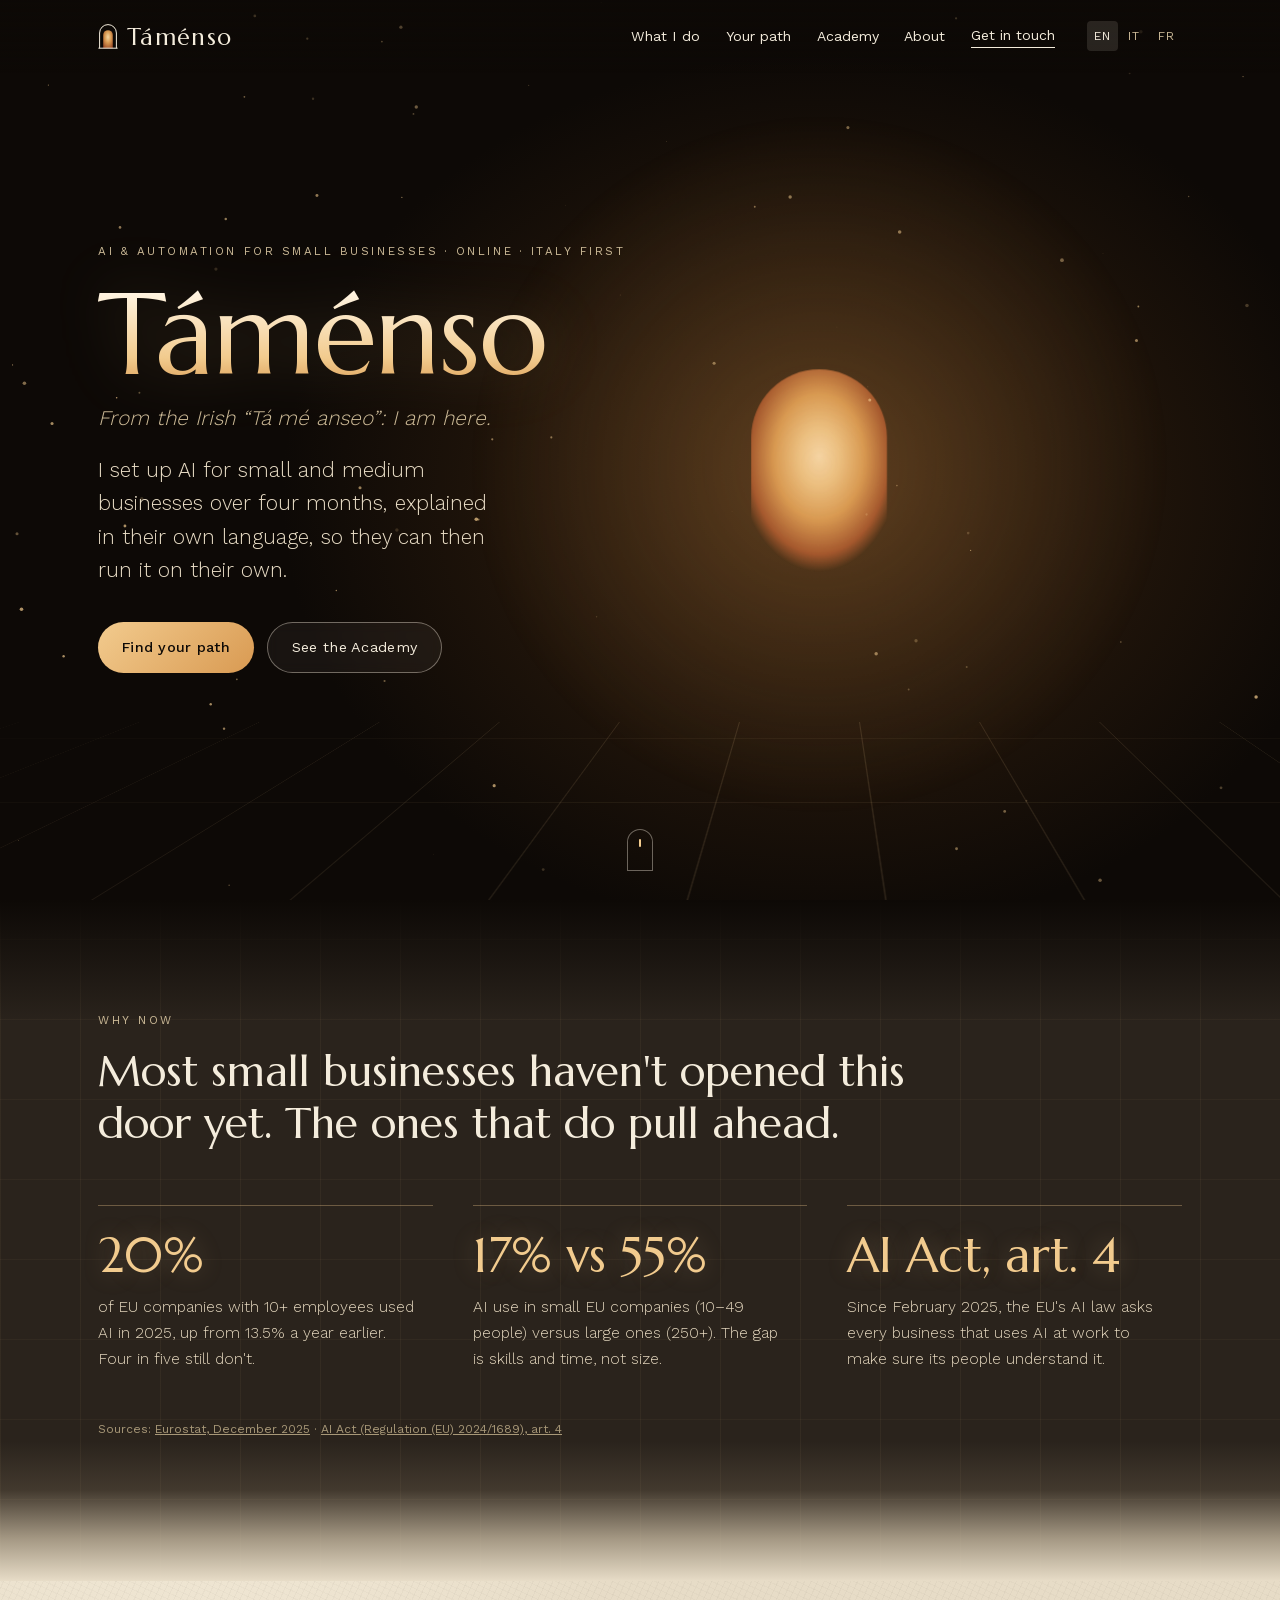
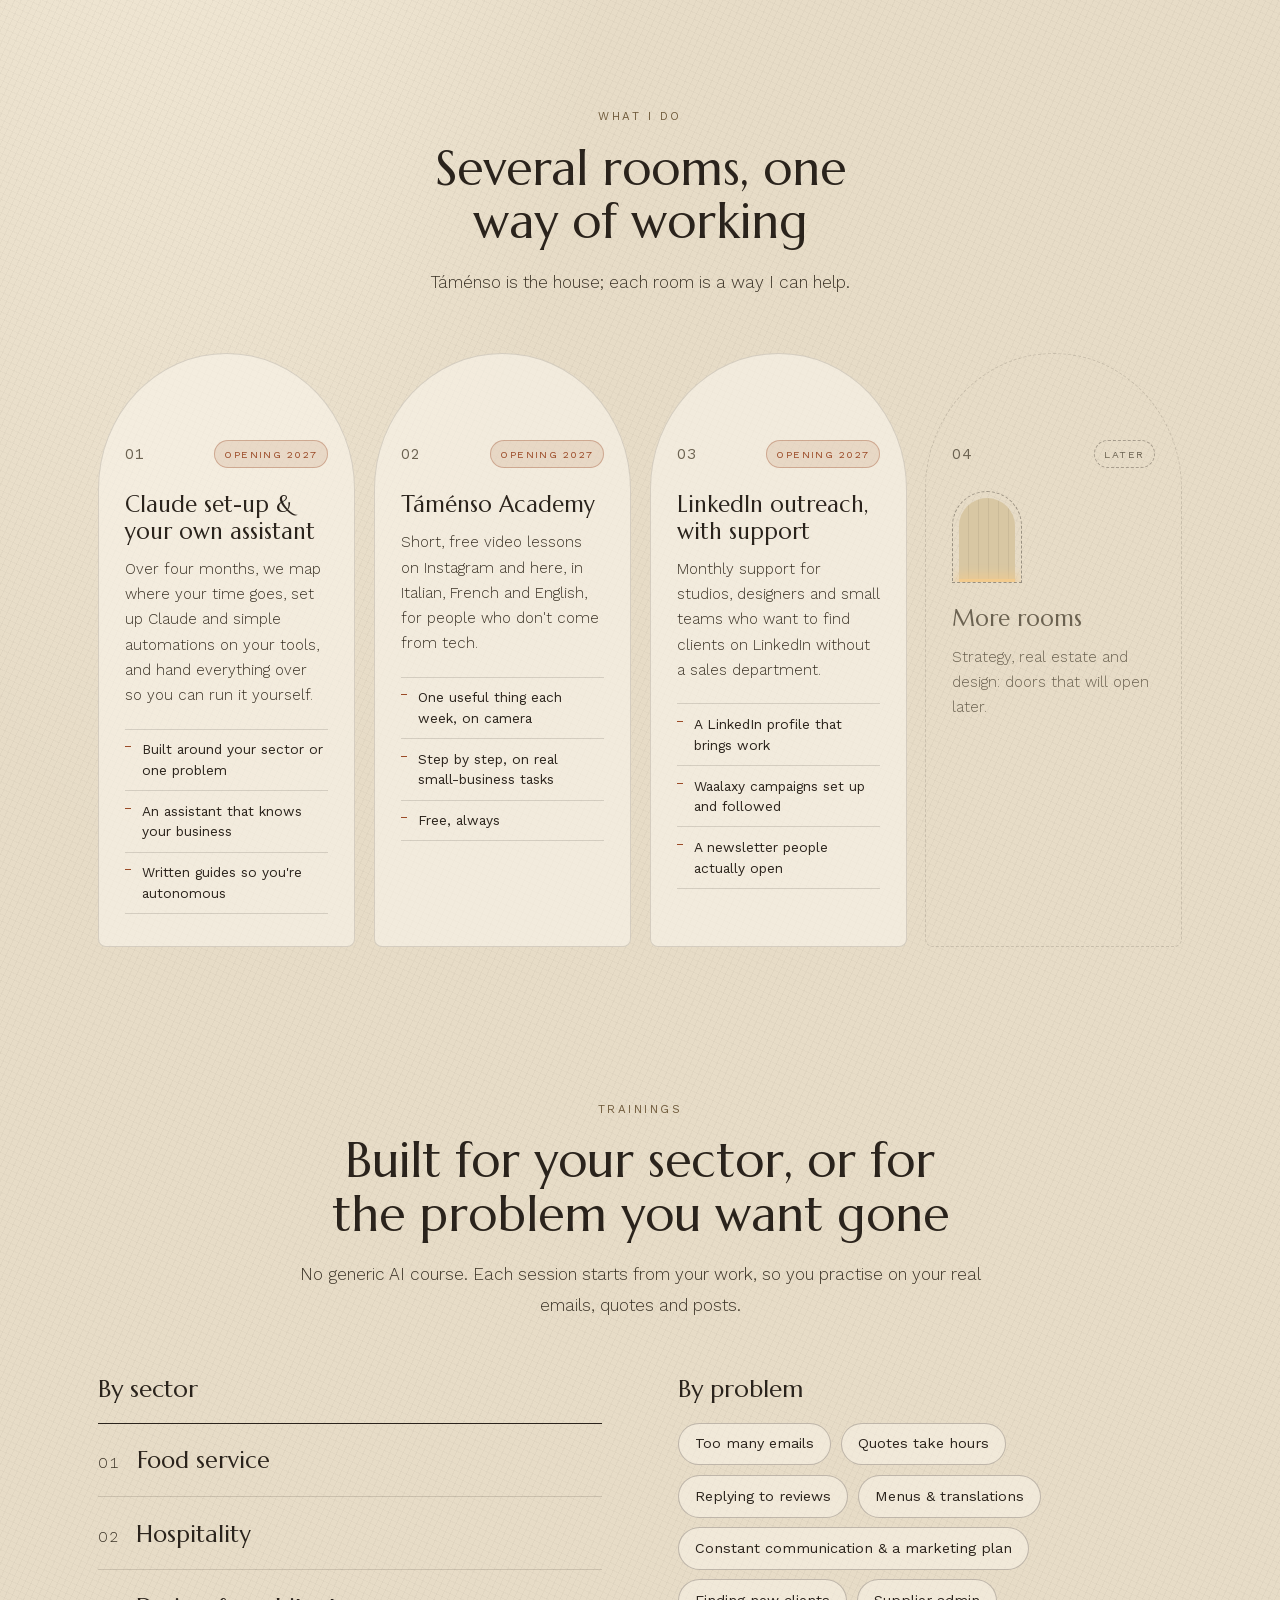
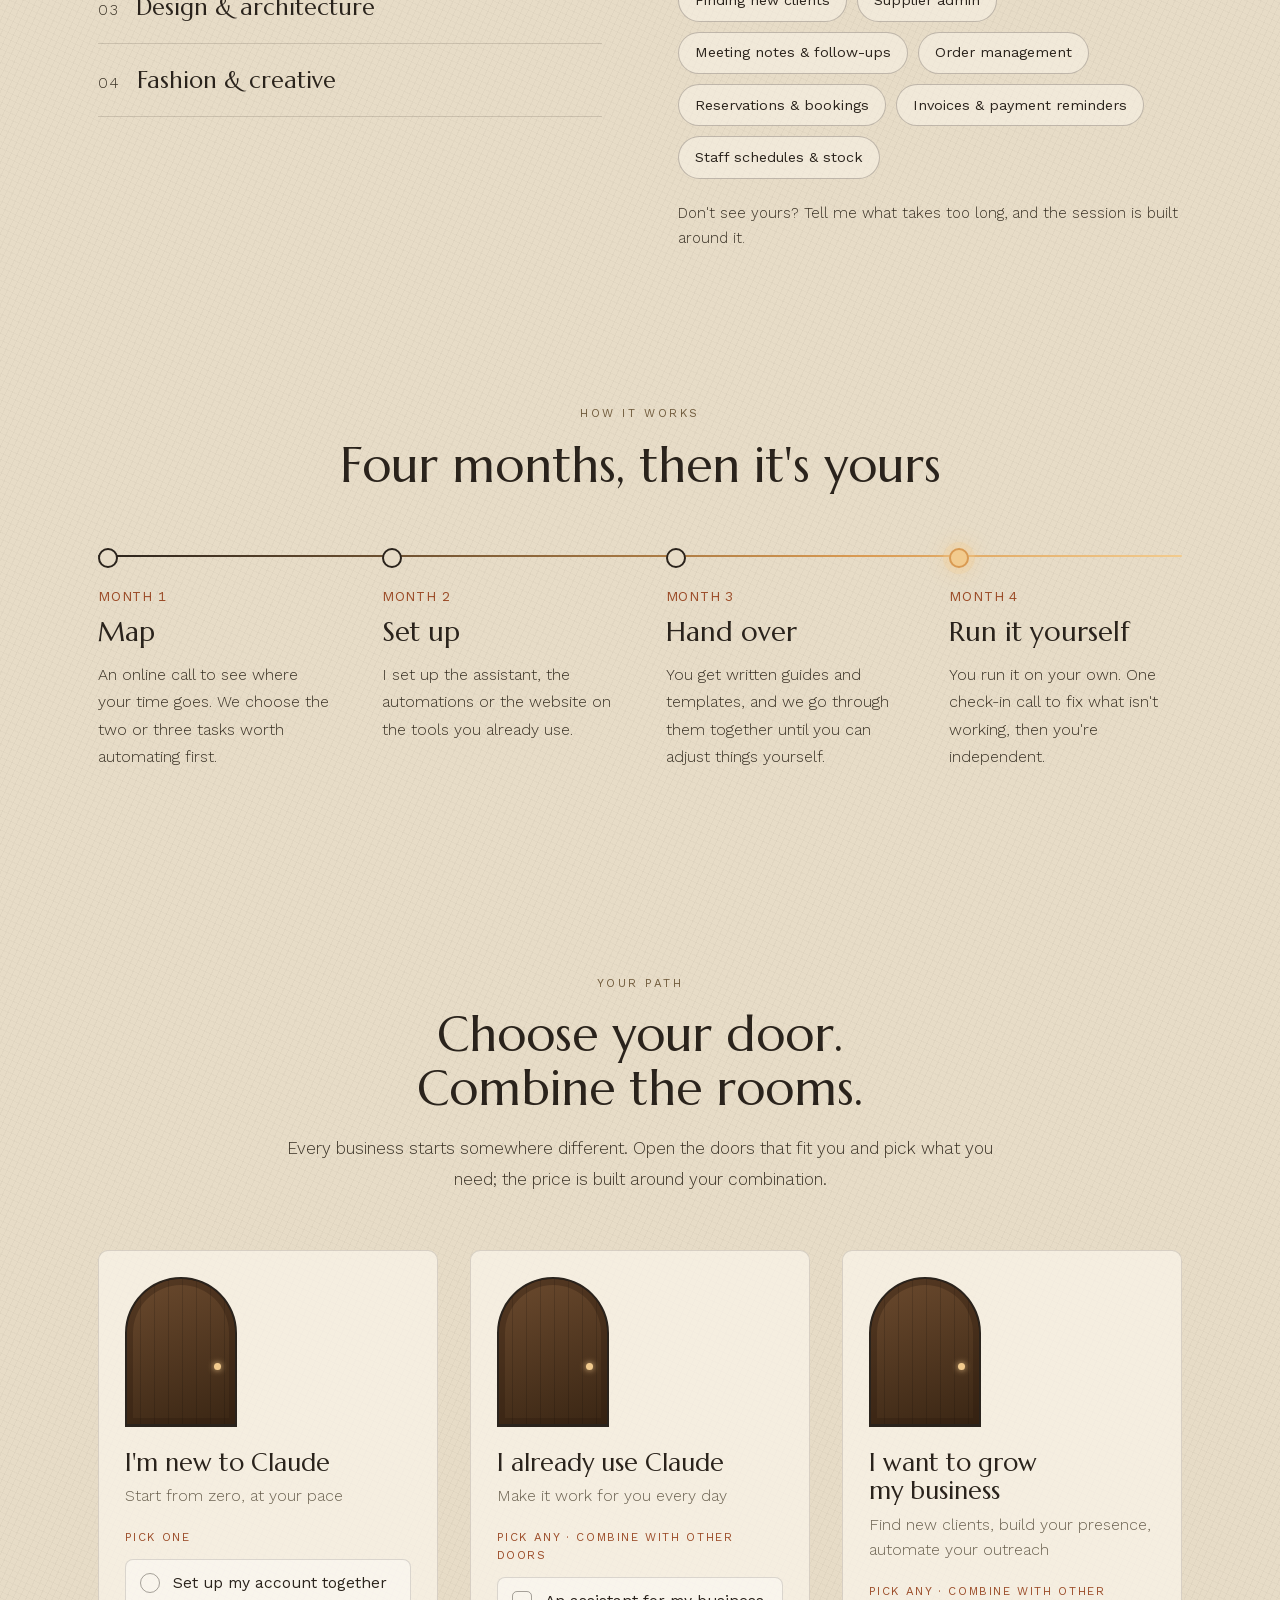
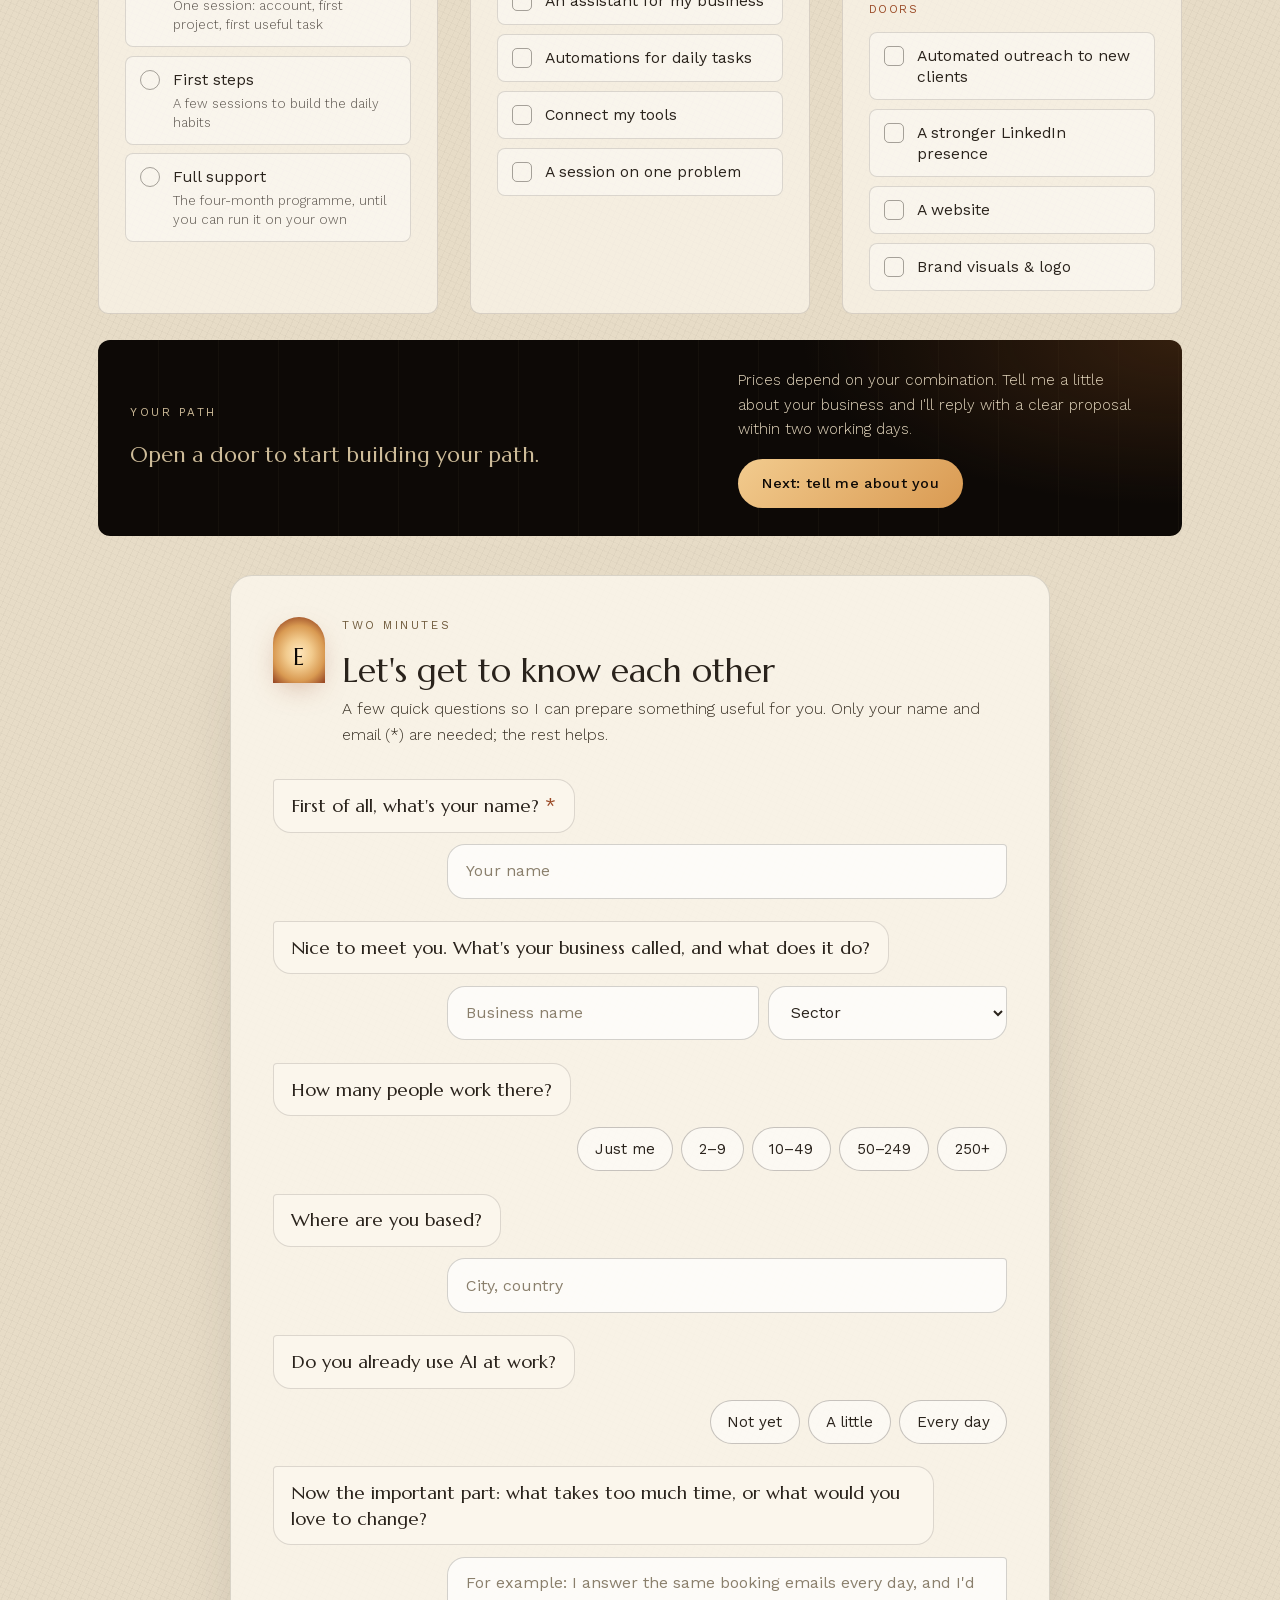
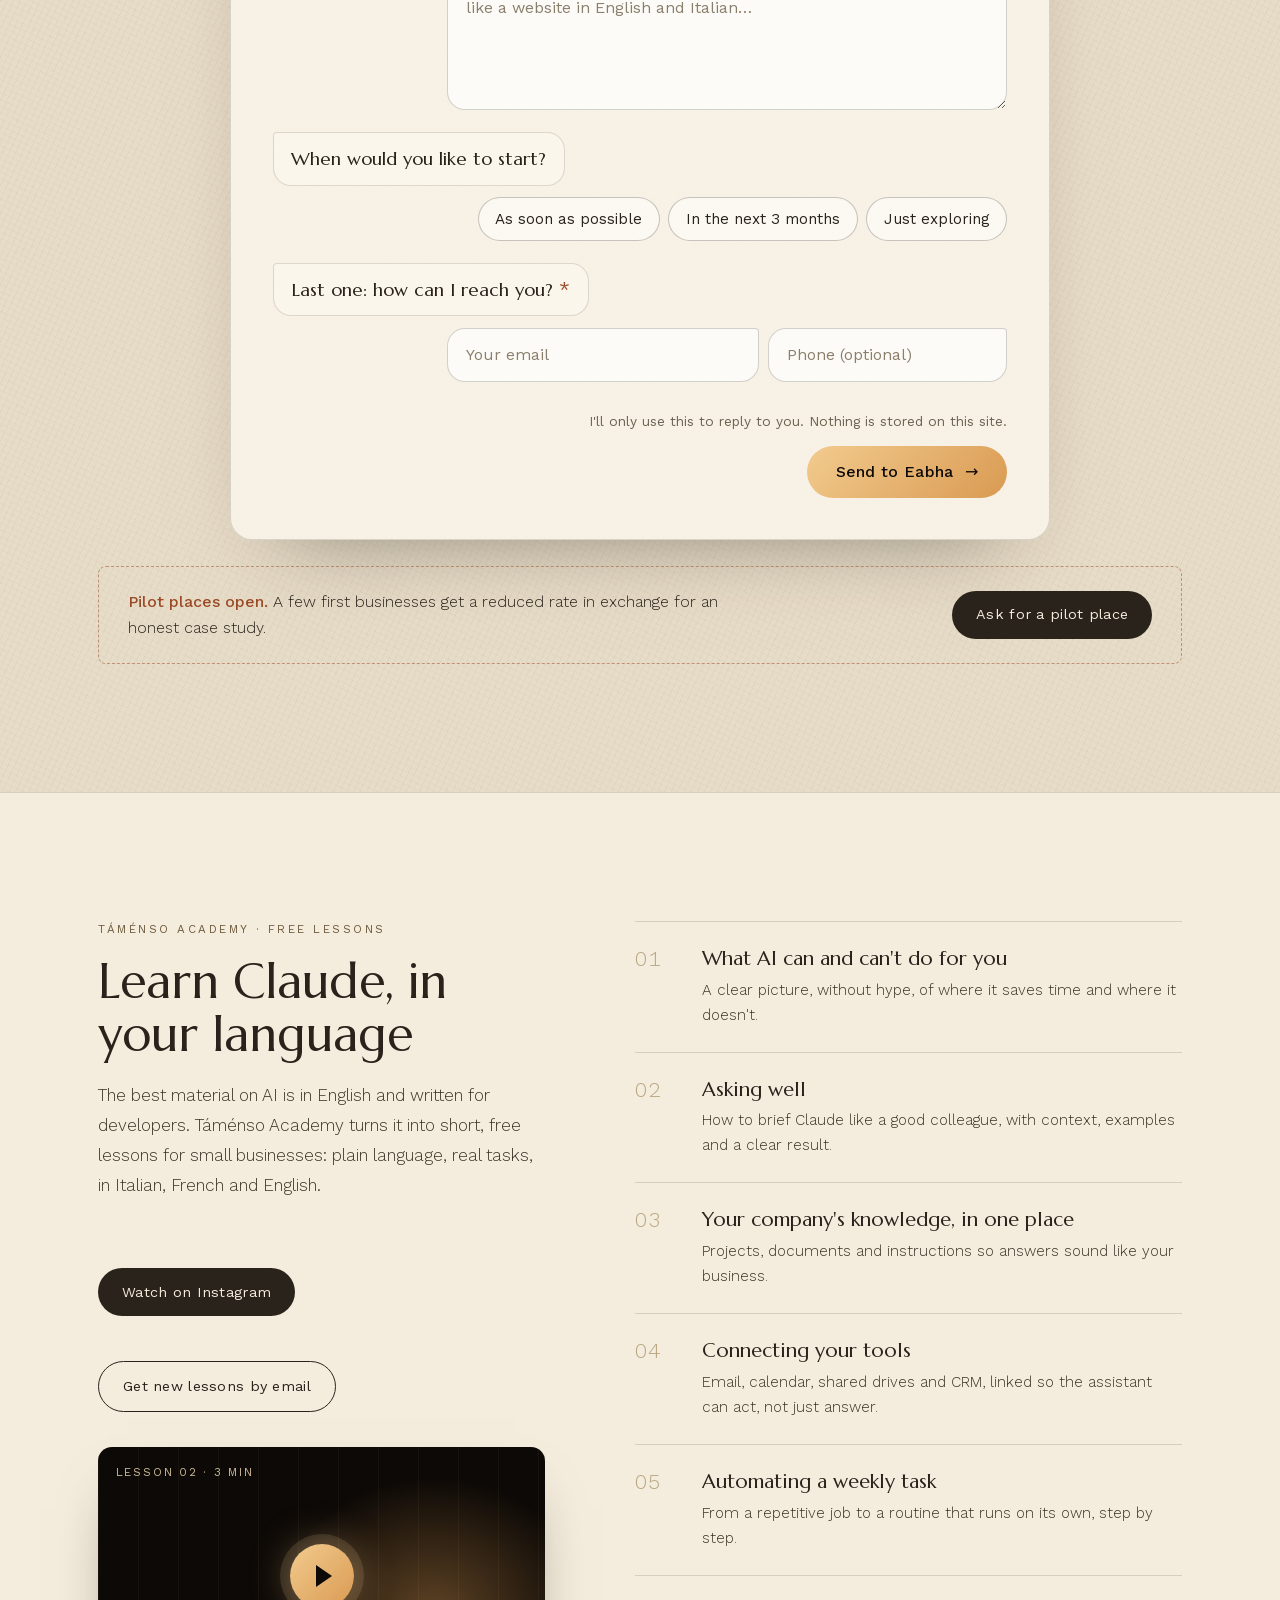
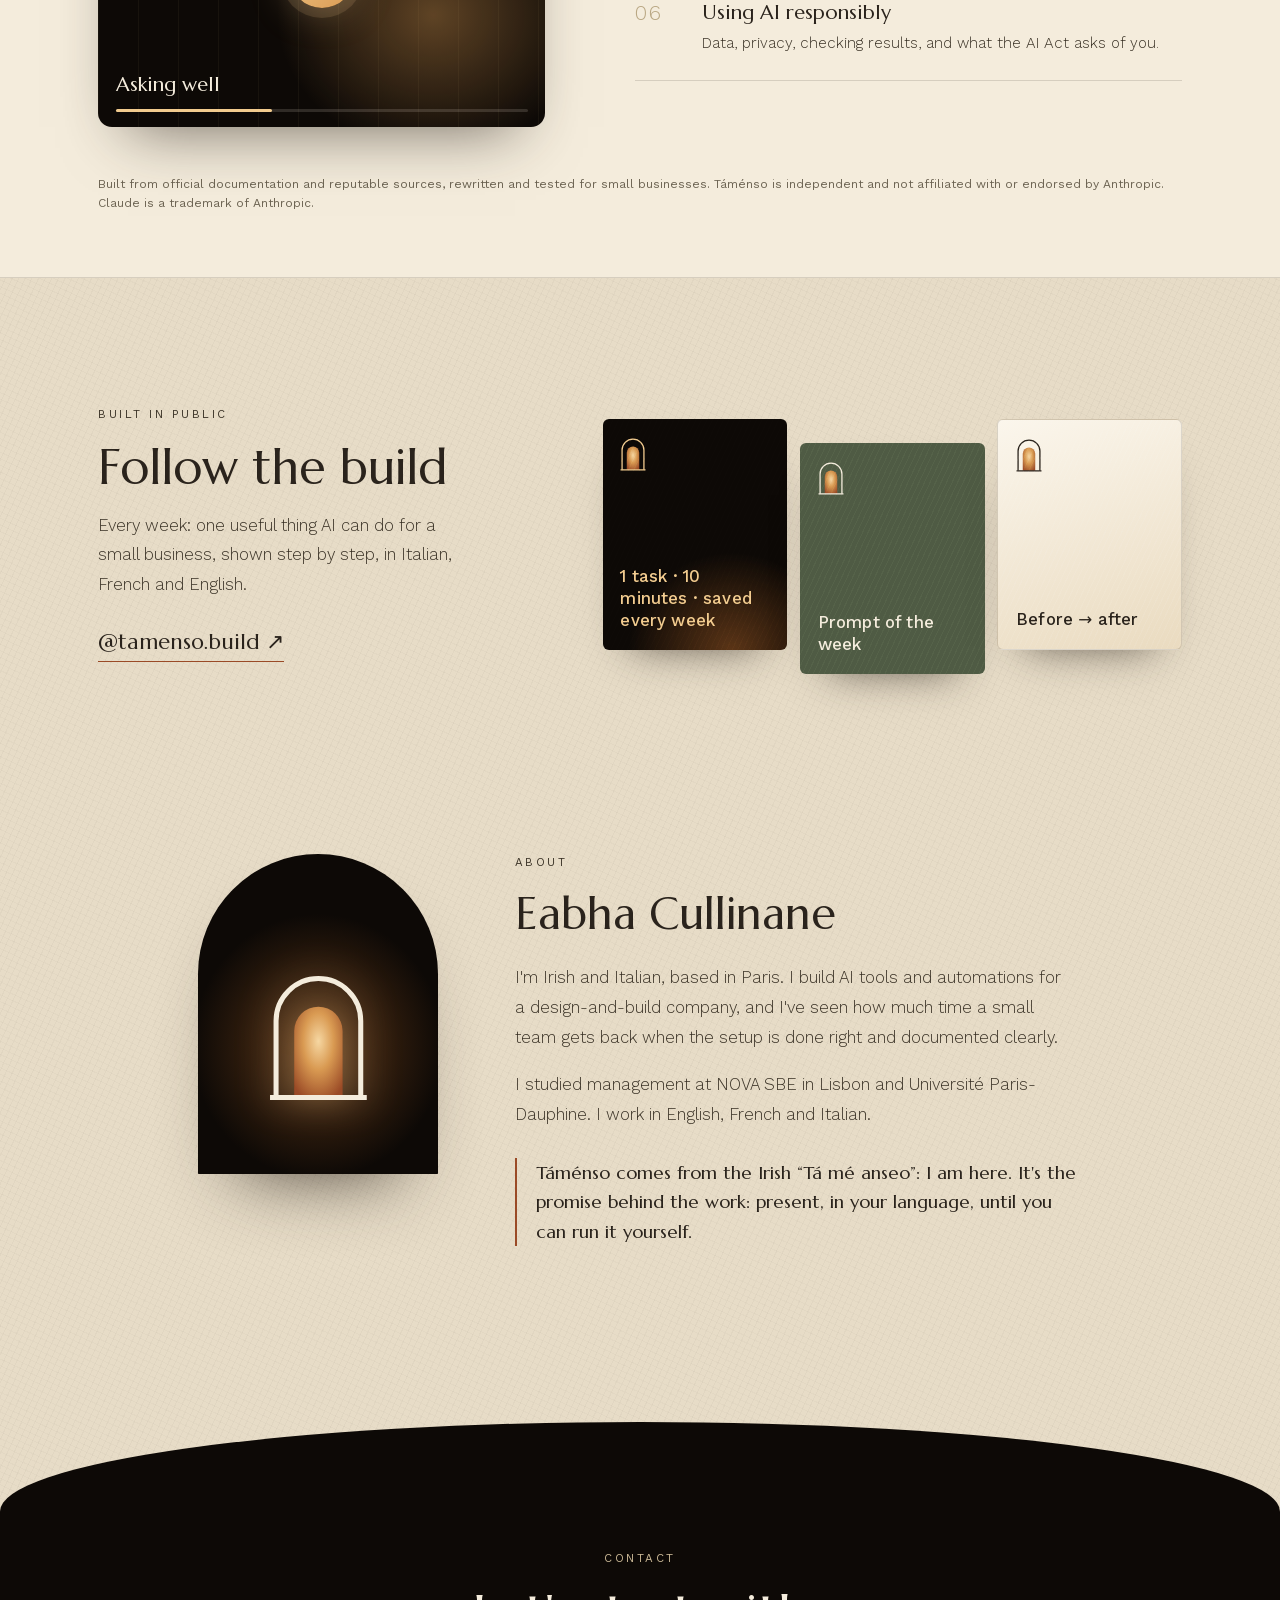
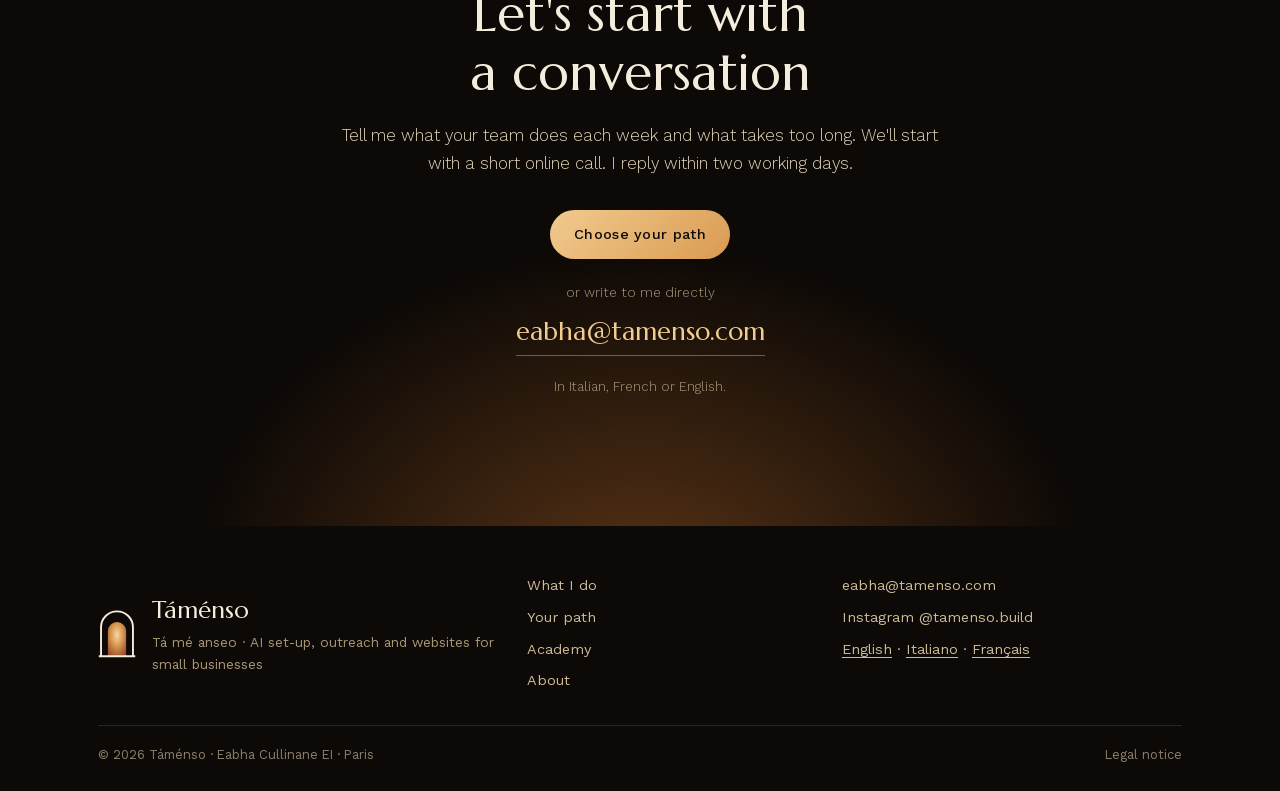
==== commit 27b12fa4: "UX + visual pass: mobile menu, path CTAs, pick hints, count/reset, form card, timeline, video frame," ====
--- a/index.html
+++ b/index.html
@@ -34,16 +34,21 @@
 </script>
 </head>
 <body class="home">
+<svg width="0" height="0" style="position:absolute" aria-hidden="true" focusable="false"><defs>
+  <radialGradient id="g-door" cx="50%" cy="38%" r="70%"><stop offset="0" stop-color="#F6D7A2"/><stop offset=".45" stop-color="#D99A52"/><stop offset="1" stop-color="#9A4A26"/></radialGradient>
+  <symbol id="mark" viewBox="0 0 100 130"><path d="M8 126V50a42 42 0 0 1 84 0v76" fill="none" stroke="currentColor" stroke-width="5"/><path d="M26 126V60a24 24 0 0 1 48 0v66z" fill="url(#g-door)"/><path d="M2 126h96" stroke="currentColor" stroke-width="5"/></symbol>
+</defs></svg>
 <a class="skip" href="#main">Skip to content</a>
 
 <header class="site-nav" id="top">
-  <a class="word" href="/" aria-label="Táménso">Táménso</a>
-  <nav class="nav-links" aria-label="Main">
+  <a class="word" href="/" aria-label="Táménso"><svg class="word-mark" aria-hidden="true"><use href="#mark"/></svg>Táménso</a>
+  <button class="menu-btn" type="button" aria-expanded="false" aria-controls="nav-links"><span class="menu-lines" aria-hidden="true"></span><span class="menu-label">Menu</span></button>
+  <nav class="nav-links" id="nav-links" aria-label="Main">
     <a href="#rooms">What I do</a>
     <a href="#offer">Your path</a>
     <a href="#academy">Academy</a>
     <a href="#about">About</a>
-    <a href="#contact" class="nav-cta">Get in touch</a>
+    <a href="#brief" class="nav-cta">Get in touch</a>
   </nav>
   <div class="langs" aria-label="Language">
     <a href="/" hreflang="en" lang="en" aria-current="page">EN</a>
@@ -72,7 +77,7 @@
       </h1>
       <p class="lede">I set up AI for small and medium businesses over four months, explained in their own language, so they can then run it on their own.</p>
       <div class="ctas">
-        <a class="btn btn-glow" href="#contact">Book a first conversation</a>
+        <a class="btn btn-glow" href="#offer">Find your path</a>
         <a class="btn btn-ghost" href="#academy">See the Academy</a>
       </div>
     </div>
@@ -98,7 +103,7 @@
           <figcaption>Since February 2025, the EU&#x27;s AI law asks every business that uses AI at work to make sure its people understand it.</figcaption>
         </figure>
       </div>
-      <p class="sources">Sources: Eurostat, “20% of EU enterprises use AI technologies”, December 2025 (survey isoc_eb_ai); Regulation (EU) 2024/1689 (AI Act), Article 4.</p>
+      <p class="sources">Sources: <a href="https://ec.europa.eu/eurostat/web/products-eurostat-news/w/ddn-20251211-2" rel="noopener" target="_blank">Eurostat, December 2025</a> · <a href="https://eur-lex.europa.eu/eli/reg/2024/1689/oj" rel="noopener" target="_blank">AI Act (Regulation (EU) 2024/1689), art. 4</a></p>
     </div>
   </section>
 
@@ -142,6 +147,7 @@
       </article>
       <article class="room room-closed reveal tilt">
         <div class="room-top"><span class="room-n">04</span><span class="tag tag-later">Later</span></div>
+        <div class="closed-door" aria-hidden="true"><span class="cd-leaf"></span><span class="cd-light"></span></div>
         <h3>More rooms</h3>
         <p>Strategy, real estate and design: doors that will open later.</p>
       </article>
@@ -160,10 +166,10 @@
       <div class="sec-col reveal">
         <h3>By sector</h3>
         <ul class="sec-list">
-          <li><strong>Food service</strong></li>
-          <li><strong>Hospitality</strong></li>
-          <li><strong>Design &amp; architecture</strong></li>
-          <li><strong>Fashion &amp; creative</strong></li>
+          <li><span class="sec-n">01</span><strong>Food service</strong><span class="sec-arrow" aria-hidden="true">→</span></li>
+          <li><span class="sec-n">02</span><strong>Hospitality</strong><span class="sec-arrow" aria-hidden="true">→</span></li>
+          <li><span class="sec-n">03</span><strong>Design &amp; architecture</strong><span class="sec-arrow" aria-hidden="true">→</span></li>
+          <li><span class="sec-n">04</span><strong>Fashion &amp; creative</strong><span class="sec-arrow" aria-hidden="true">→</span></li>
         </ul>
       </div>
       <div class="sec-col reveal">
@@ -205,6 +211,7 @@
         <div class="arch-frame" aria-hidden="true"><div class="arch-glow"></div><div class="leaf"><span class="knob"></span></div></div>
         <h3>I&#x27;m new to Claude</h3>
         <p class="pdoor-sub">Start from zero, at your pace</p>
+        <p class="pick">Pick one</p>
         <ul class="opts" role="list">
             <li><button type="button" class="opt" aria-pressed="false" data-group="a" data-single><span class="tick" aria-hidden="true"></span><span class="opt-label">Set up my account together</span><span class="opt-hint">One session: account, first project, first useful task</span></button></li>
             <li><button type="button" class="opt" aria-pressed="false" data-group="a" data-single><span class="tick" aria-hidden="true"></span><span class="opt-label">First steps</span><span class="opt-hint">A few sessions to build the daily habits</span></button></li>
@@ -215,6 +222,7 @@
         <div class="arch-frame" aria-hidden="true"><div class="arch-glow"></div><div class="leaf"><span class="knob"></span></div></div>
         <h3>I already use Claude</h3>
         <p class="pdoor-sub">Make it work for you every day</p>
+        <p class="pick">Pick any · combine with other doors</p>
         <ul class="opts" role="list">
             <li><button type="button" class="opt" aria-pressed="false" data-group="b"><span class="tick" aria-hidden="true"></span><span class="opt-label">An assistant for my business</span></button></li>
             <li><button type="button" class="opt" aria-pressed="false" data-group="b"><span class="tick" aria-hidden="true"></span><span class="opt-label">Automations for daily tasks</span></button></li>
@@ -226,6 +234,7 @@
         <div class="arch-frame" aria-hidden="true"><div class="arch-glow"></div><div class="leaf"><span class="knob"></span></div></div>
         <h3>I want to grow my business</h3>
         <p class="pdoor-sub">Find new clients, build your presence, automate your outreach</p>
+        <p class="pick">Pick any · combine with other doors</p>
         <ul class="opts" role="list">
             <li><button type="button" class="opt" aria-pressed="false" data-group="c"><span class="tick" aria-hidden="true"></span><span class="opt-label">Automated outreach to new clients</span></button></li>
             <li><button type="button" class="opt" aria-pressed="false" data-group="c"><span class="tick" aria-hidden="true"></span><span class="opt-label">A stronger LinkedIn presence</span></button></li>
@@ -237,7 +246,7 @@
     <div class="path-panel reveal" aria-live="polite"
          data-subject="My Táménso path" data-hello="Hello Eabha, here is the path I&#x27;d like:">
       <div class="path-head">
-        <p class="eyebrow light">Your path</p>
+        <div class="path-top"><p class="eyebrow light">Your path <span class="path-count" hidden></span></p><button type="button" class="path-reset" hidden>Start over</button></div>
         <p class="path-empty">Open a door to start building your path.</p>
         <ol class="path-list"></ol>
       </div>
@@ -255,12 +264,12 @@
         <div>
           <p class="eyebrow">Two minutes</p>
           <h3 class="brief-title">Let&#x27;s get to know each other</h3>
-          <p class="brief-intro">A few quick questions so I can prepare something useful for you. Only your name and email are needed; the rest helps.</p>
+          <p class="brief-intro">A few quick questions so I can prepare something useful for you. Only your name and email (*) are needed; the rest helps.</p>
         </div>
       </div>
 
       <div class="q reveal">
-        <p class="bubble"><label for="f-name">First of all, what&#x27;s your name?</label></p>
+        <p class="bubble"><label for="f-name">First of all, what&#x27;s your name? <span class="req" title="Required">*</span></label></p>
         <input class="answer" id="f-name" name="name" data-label="Name" autocomplete="name" required placeholder="Your name">
       </div>
 
@@ -301,7 +310,7 @@
       </fieldset>
 
       <div class="q reveal">
-        <p class="bubble"><label for="f-email">Last one: how can I reach you?</label></p>
+        <p class="bubble"><label for="f-email">Last one: how can I reach you? <span class="req" title="Required">*</span></label></p>
         <div class="row2">
           <input class="answer" id="f-email" name="email" data-label="Email" type="email" autocomplete="email" required placeholder="Your email">
           <input class="answer" name="phone" data-label="Phone" type="tel" autocomplete="tel" placeholder="Phone (optional)" aria-label="Phone (optional)">
@@ -310,7 +319,7 @@
 
       <div class="send reveal">
         <p class="privacy">I&#x27;ll only use this to reply to you. Nothing is stored on this site.</p>
-        <button class="btn btn-glow send-btn" type="submit">Send to Eabha <span aria-hidden="true">→</span></button>
+        <button class="btn btn-glow send-btn" type="submit"><span>Send to Eabha</span><span class="arr" aria-hidden="true">→</span></button>
         <p class="form-error" role="alert" hidden>Just your name and a valid email, please, so I can reply.</p>
         <p class="thanks" role="status" hidden>Thank you! Your email app should open with everything filled in; just press send. If it doesn&#x27;t, write to eabha@tamenso.com.</p>
       </div>
@@ -333,6 +342,12 @@
           <a class="btn btn-ink" href="https://www.instagram.com/tamenso.build/" rel="noopener" target="_blank">Watch on Instagram</a>
           <a class="btn btn-line" href="mailto:eabha@tamenso.com?subject=Academy%20lessons">Get new lessons by email</a>
         </div>
+        <a class="video-frame" href="https://www.instagram.com/tamenso.build/" rel="noopener" target="_blank" aria-label="Watch on Instagram">
+          <span class="vf-tag">Lesson 02 · 3 min</span>
+          <span class="vf-play" aria-hidden="true"></span>
+          <span class="vf-title">Asking well</span>
+          <span class="vf-bar" aria-hidden="true"><i></i></span>
+        </a>
       </div>
       <ol class="modules">
         <li class="reveal"><span class="mod-n">01</span><div><h3>What AI can and can&#x27;t do for you</h3><p>A clear picture, without hype, of where it saves time and where it doesn&#x27;t.</p></div></li>
@@ -354,16 +369,16 @@
       <p>Every week: one useful thing AI can do for a small business, shown step by step, in Italian, French and English.</p>
       <a class="handle" href="https://www.instagram.com/tamenso.build/" rel="me noopener" target="_blank">@tamenso.build <span aria-hidden="true">↗</span></a>
     </div>
-    <div class="tiles" aria-hidden="true">
-      <div class="tile t1"><span>1 task · 10 minutes · saved every week</span></div>
-      <div class="tile t2"><span>Prompt of the week</span></div>
-      <div class="tile t3"><span>Before → after</span></div>
+    <div class="tiles">
+      <a class="tile t1" href="https://www.instagram.com/tamenso.build/" rel="noopener" target="_blank"><svg class="tile-mark" aria-hidden="true"><use href="#mark"/></svg><span>1 task · 10 minutes · saved every week</span></a>
+      <a class="tile t2" href="https://www.instagram.com/tamenso.build/" rel="noopener" target="_blank"><svg class="tile-mark" aria-hidden="true"><use href="#mark"/></svg><span>Prompt of the week</span></a>
+      <a class="tile t3" href="https://www.instagram.com/tamenso.build/" rel="noopener" target="_blank"><svg class="tile-mark" aria-hidden="true"><use href="#mark"/></svg><span>Before → after</span></a>
     </div>
   </section>
 
   <!-- ============ ABOUT ============ -->
   <section class="about" id="about" aria-labelledby="about-h">
-    <div class="about-arch reveal" aria-hidden="true"><span>E</span></div>
+    <div class="about-arch reveal" aria-hidden="true"><svg class="about-mark"><use href="#mark"/></svg></div>
     <div class="about-text reveal">
       <p class="eyebrow">About</p>
       <h2 id="about-h">Eabha Cullinane</h2>
@@ -379,6 +394,8 @@
       <p class="eyebrow light">Contact</p>
       <h2 id="contact-h">Let&#x27;s start with a conversation</h2>
       <p>Tell me what your team does each week and what takes too long. We&#x27;ll start with a short online call. I reply within two working days.</p>
+      <div class="ctas center"><a class="btn btn-glow" href="#offer">Choose your path</a></div>
+      <p class="or">or write to me directly</p>
       <a class="mail" href="mailto:eabha@tamenso.com?subject=Hello%20T%C3%A1m%C3%A9nso">eabha@tamenso.com</a>
       <p class="small">In Italian, French or English.</p>
     </div>
@@ -387,12 +404,24 @@
 </main>
 
 <footer class="site-footer">
-  <span>© <span id="year">2026</span> Táménso · Eabha Cullinane EI · Paris</span>
-  <span class="foot-links">
-    <a href="https://www.instagram.com/tamenso.build/" rel="me noopener" target="_blank">Instagram</a>
+  <div class="foot-brand">
+    <svg class="foot-mark" aria-hidden="true"><use href="#mark"/></svg>
+    <div><p class="foot-word">Táménso</p><p class="foot-tag">Tá mé anseo · AI set-up, outreach and websites for small businesses</p></div>
+  </div>
+  <nav class="foot-col" aria-label="Main">
+    <a href="#rooms">What I do</a><a href="#offer">Your path</a><a href="#academy">Academy</a><a href="#about">About</a>
+  </nav>
+  <div class="foot-col">
+    <a href="mailto:eabha@tamenso.com">eabha@tamenso.com</a>
+    <a href="https://www.instagram.com/tamenso.build/" rel="me noopener" target="_blank">Instagram @tamenso.build</a>
+    <span class="foot-langs"><a href="/" hreflang="en">English</a> · <a href="/it/" hreflang="it">Italiano</a> · <a href="/fr/" hreflang="fr">Français</a></span>
+  </div>
+  <div class="foot-base">
+    <span>© <span id="year">2026</span> Táménso · Eabha Cullinane EI · Paris</span>
     <a href="/mentions-legales.html">Legal notice</a>
-  </span>
+  </div>
 </footer>
+<a class="float-cta" href="#offer" hidden>Find your path</a>
 
 <script src="/script.js" defer></script>
 </body>
--- a/styles.css
+++ b/styles.css
@@ -114,10 +114,7 @@
 }
 .langs a[aria-current="page"] { color: var(--ink); background: #2A231C12; }
 .langs a:hover { color: var(--ink); }
-@media (max-width: 760px) {
-  .nav-links a:not(.nav-cta) { display: none; }
-  .site-nav { gap: 1rem; }
-}
+
 
 /* ---------------- HERO: 3D corridor of arches ---------------- */
 :root { --night: #0D0906; --glow: #F2CB8E; --amber: #D99A52; }
@@ -428,15 +425,6 @@
 }
 .contact .mail:hover { border-color: #F2CB8E; }
 .contact .small { font-size: .82rem; color: #A89878; }
-
-/* ---------------- FOOTER ---------------- */
-.site-footer {
-  display: flex; flex-wrap: wrap; justify-content: space-between; gap: 1rem;
-  max-width: var(--wrap); margin: 0 auto; padding: 2rem var(--pad) 2.5rem;
-  font-size: .78rem; color: var(--muted);
-}
-.foot-links { display: flex; gap: 1.4rem; }
-.foot-links a { text-underline-offset: 3px; }
 
 /* ---------------- REVEAL ON SCROLL ---------------- */
 .js .reveal { opacity: 0; transform: perspective(900px) translateY(28px) rotateX(8deg); transform-origin: 50% 100%; transition: opacity .9s ease, transform .9s cubic-bezier(.2,.7,.2,1); }
@@ -648,3 +636,169 @@
   .bubble { max-width: 100%; font-size: 1.05rem; }
   .chips-row { justify-content: flex-start; justify-self: stretch; }
 }
+
+
+/* ================= UX + VISUAL PASS ================= */
+
+/* V1 · numerals that read as numbers (Marcellus draws 1 like I) */
+.room-n, .step-n, .mod-n, .sec-n { font-family: var(--body) !important; font-variant-numeric: lining-nums tabular-nums; letter-spacing: .06em; }
+.mod-n { font-weight: 300; font-size: 1.35rem; }
+
+/* wordmark with logo mark */
+.site-nav .word { display: inline-flex; align-items: center; gap: .55rem; }
+.word-mark { width: 20px; height: 26px; color: currentColor; flex: none; }
+
+/* UX1 · mobile menu */
+.menu-btn { display: none; }
+@media (max-width: 860px) {
+  .site-nav { gap: .8rem; }
+  .menu-btn {
+    display: inline-flex; align-items: center; gap: .5rem; order: 3;
+    background: none; border: 1px solid currentColor; border-radius: 999px; color: inherit;
+    padding: .45rem .9rem; min-height: 40px; font: inherit; font-size: .85rem; cursor: pointer;
+  }
+  .menu-lines, .menu-lines::before, .menu-lines::after { display: block; width: 14px; height: 1.5px; background: currentColor; position: relative; transition: transform .3s ease, opacity .3s ease; }
+  .menu-lines::before, .menu-lines::after { content: ""; position: absolute; left: 0; }
+  .menu-lines::before { top: -5px; } .menu-lines::after { top: 5px; }
+  .menu-btn[aria-expanded="true"] .menu-lines { background: transparent; }
+  .menu-btn[aria-expanded="true"] .menu-lines::before { transform: translateY(5px) rotate(45deg); }
+  .menu-btn[aria-expanded="true"] .menu-lines::after { transform: translateY(-5px) rotate(-45deg); }
+  .langs { order: 2; }
+  .nav-links {
+    position: absolute; left: .8rem; right: .8rem; top: calc(100% + .3rem);
+    flex-direction: column; align-items: stretch; gap: 0;
+    background: var(--night); color: var(--cream); border-radius: 14px; padding: .6rem;
+    box-shadow: 0 30px 60px -20px #000a;
+    opacity: 0; transform: translateY(-8px); pointer-events: none; transition: opacity .25s ease, transform .25s ease;
+  }
+  .nav-links.open { opacity: 1; transform: none; pointer-events: auto; }
+  .nav-links a { padding: .95rem 1rem; border-radius: 10px; font-size: 1.05rem; display: block !important; border: 0; }
+  .nav-links a:hover { background: #F4ECDC12; text-decoration: none !important; }
+  .nav-links .nav-cta { background: linear-gradient(135deg, var(--glow), var(--amber)); color: var(--night); margin-top: .4rem; text-align: center; }
+  .site-nav .word span, .menu-label { }
+}
+@media (max-width: 420px) { .menu-label { display: none; } .langs a { padding: .35rem .3rem; } }
+
+/* V2 · soft transitions between dark and light */
+.why { position: relative; }
+.why::after { content: ""; position: absolute; left: 0; right: 0; bottom: -1px; height: 140px; background: linear-gradient(#2A231C00, #8A7A6340 35%, #CDBFA6c0 70%, var(--stone)); pointer-events: none; }
+.why-inner { padding-bottom: clamp(6rem, 11vw, 9rem); }
+.contact { position: relative; }
+.contact { border-radius: 50% 50% 0 0 / clamp(40px, 7vw, 110px) clamp(40px, 7vw, 110px) 0 0; margin-top: 2rem; }
+.contact-inner { padding-top: clamp(6rem, 10vw, 9rem); }
+
+/* V4 · "More rooms" as a closed door */
+.closed-door { position: relative; width: 70px; height: 92px; margin: .4rem 0 1.4rem; border: 1.5px dashed #2A231C66; border-radius: 999px 999px 2px 2px; overflow: hidden; }
+.cd-leaf { position: absolute; inset: 6px 6px 0; border-radius: 999px 999px 0 0; background: repeating-linear-gradient(90deg, #0000 0 9px, #2A231C14 9px 10px), #D8C7A3; }
+.cd-light { position: absolute; left: 6px; right: 6px; bottom: 0; height: 3px; background: var(--glow); box-shadow: 0 0 12px 3px #F2CB8E; animation: under 3.5s ease-in-out infinite; }
+@keyframes under { 50% { opacity: .45; } }
+
+/* V5 · sector rows */
+.sec-list li { display: flex; align-items: baseline; gap: 1.1rem; cursor: default; transition: padding .3s ease, background .3s ease; }
+.sec-n { font-size: .8rem; color: var(--rust); }
+.sec-arrow { margin-left: auto; opacity: 0; transform: translateX(-8px); transition: opacity .3s ease, transform .3s ease; color: var(--rust); }
+.sec-list li:hover { padding-left: .6rem; background: linear-gradient(90deg, #FBF6EC, transparent); }
+.sec-list li:hover .sec-arrow { opacity: 1; transform: none; }
+
+/* V3 · the four months as one timeline */
+.steps-4 { position: relative; }
+.steps-4 li { border-top: 0 !important; position: relative; padding-top: 2.2rem !important; }
+.steps-4::before { content: ""; position: absolute; left: 0; right: 0; top: 7px; height: 2px; background: linear-gradient(90deg, var(--ink), var(--amber) 70%, var(--glow)); border-radius: 2px; }
+.steps-4 li::before { content: ""; position: absolute; left: 0; top: 0; width: 16px; height: 16px; border-radius: 50%; background: var(--stone); border: 2px solid var(--ink); }
+.steps-4 li:last-child::before { background: var(--glow); border-color: var(--amber); box-shadow: 0 0 0 6px #F2CB8E40, 0 0 22px #F2CB8E; }
+@media (max-width: 1000px) { .steps-4::before { display: none; } .steps-4 li { border-left: 2px solid #2A231C26; padding-left: 1.4rem; padding-top: .2rem !important; } .steps-4 li::before { left: -9px; top: 2px; } }
+
+/* UX4 · pick hints */
+.pick { font-size: .72rem; letter-spacing: .14em; text-transform: uppercase; color: var(--rust); margin: 0 0 .8rem; }
+@media (max-width: 960px) { .pick { grid-column: 1 / -1; margin-top: .8rem; } }
+
+/* UX5 · count + reset */
+.path-top { display: flex; align-items: center; justify-content: space-between; gap: 1rem; }
+.path-count { display: inline-grid; place-items: center; min-width: 1.6em; height: 1.6em; margin-left: .4rem; border-radius: 999px; background: var(--glow); color: var(--night); font-weight: 500; letter-spacing: 0; }
+.path-reset { background: none; border: 0; color: #CDBB98; font: inherit; font-size: .85rem; text-decoration: underline; text-underline-offset: 3px; cursor: pointer; padding: .4rem 0; }
+.path-reset:hover { color: var(--glow); }
+
+/* V6 · the form as one paper card */
+.brief {
+  max-width: 820px; background: #FBF6ECd9; border: 1px solid var(--line); border-radius: 22px;
+  padding: clamp(1.4rem, 4vw, 2.6rem); box-shadow: 0 40px 80px -50px #2A231C88;
+}
+.req { color: var(--rust); font-family: var(--body); }
+.send-btn { display: inline-flex; gap: .7rem; align-items: center; }
+.send-btn .arr { transition: transform .25s ease; }
+.send-btn:hover .arr { transform: translateX(4px); }
+
+/* V7 · Academy video frame */
+.video-frame {
+  margin-top: 2.2rem; display: block; position: relative; text-decoration: none; color: var(--cream);
+  aspect-ratio: 16 / 10; border-radius: 14px; overflow: hidden; max-width: 460px;
+  background:
+    radial-gradient(ellipse 50% 70% at 75% 60%, #D99A5266, transparent 70%),
+    repeating-linear-gradient(90deg, #F2CB8E0d 0 1px, transparent 1px 40px),
+    var(--night);
+  box-shadow: 0 30px 60px -30px #2A231Caa;
+  transition: transform .4s ease;
+}
+.video-frame:hover { transform: translateY(-4px); }
+.vf-tag { position: absolute; left: 1.1rem; top: 1rem; font-size: .72rem; letter-spacing: .16em; text-transform: uppercase; color: #CDBB98; }
+.vf-play {
+  position: absolute; left: 50%; top: 46%; width: 64px; height: 64px; margin: -32px 0 0 -32px; border-radius: 50%;
+  background: linear-gradient(135deg, var(--glow), var(--amber)); box-shadow: 0 0 0 10px #F2CB8E22, 0 0 40px #F2CB8E66;
+  transition: transform .3s ease;
+}
+.vf-play::after { content: ""; position: absolute; left: 26px; top: 21px; border-left: 16px solid var(--night); border-top: 11px solid transparent; border-bottom: 11px solid transparent; }
+.video-frame:hover .vf-play { transform: scale(1.08); }
+.vf-title { position: absolute; left: 1.1rem; bottom: 1.6rem; font-family: var(--display); font-size: 1.25rem; }
+.vf-bar { position: absolute; left: 1.1rem; right: 1.1rem; bottom: .9rem; height: 3px; background: #F4ECDC26; border-radius: 3px; }
+.vf-bar i { position: absolute; inset: 0 62% 0 0; background: var(--glow); border-radius: 3px; }
+
+/* V8 · Instagram tiles */
+.tile { text-decoration: none; transition: transform .4s cubic-bezier(.2,.7,.2,1), box-shadow .4s ease; box-shadow: 0 24px 40px -28px #2A231Cbb; }
+.tile:hover { transform: translateY(-8px) rotate(-1deg); box-shadow: 0 36px 50px -28px #2A231Ccc; }
+.t2:hover { transform: translateY(calc(1.5rem - 8px)) rotate(1deg); }
+.t1::before, .t2::before, .t3::before { display: none !important; }
+.tile-mark { position: absolute; left: 1.1rem; top: 1.1rem; width: 26px; height: 34px; color: currentColor; }
+.t3 { background: linear-gradient(160deg, var(--paper), #EADBC0); }
+.t1 { background: radial-gradient(ellipse 80% 60% at 70% 100%, #5A3416, transparent 70%), var(--night); }
+
+/* V9 · About: the brand mark, lit */
+.about-arch {
+  background: radial-gradient(ellipse 70% 55% at 50% 60%, #5A3416, transparent 75%), var(--night) !important;
+  border: 0 !important; box-shadow: 0 40px 70px -40px #2A231Ccc; color: var(--cream);
+}
+.about-mark { width: 42%; height: 60%; margin-top: 18%; filter: drop-shadow(0 0 18px #F2CB8E66); }
+
+/* UX3 · contact */
+.ctas.center { justify-content: center; margin-top: 2rem; }
+.contact .or { margin-top: 1.4rem; font-size: .85rem; color: #A89878; }
+.contact .mail { margin-top: .4rem; font-size: clamp(1.2rem, 3vw, 1.6rem); }
+
+/* UX10 + V10 · footer */
+.site-footer {
+  background: var(--night); color: #CDBB98;
+  display: grid; grid-template-columns: 1.4fr 1fr 1.2fr; gap: 2rem;
+  padding: 3rem max(var(--pad), calc((100% - var(--wrap)) / 2 + var(--pad))) 1.6rem;
+  font-size: .9rem;
+}
+.foot-brand { display: flex; gap: 1rem; align-items: center; }
+.foot-mark { width: 38px; height: 50px; color: var(--cream); flex: none; }
+.foot-word { font-family: var(--display); font-size: 1.5rem; color: var(--cream); }
+.foot-tag { font-size: .85rem; color: #A89878; margin-top: .2rem; }
+.foot-col { display: flex; flex-direction: column; gap: .55rem; }
+.site-footer a { color: inherit; text-decoration: none; }
+.site-footer a:hover { color: var(--glow); }
+.foot-langs a { text-decoration: underline; text-underline-offset: 3px; }
+.foot-base { grid-column: 1 / -1; display: flex; justify-content: space-between; flex-wrap: wrap; gap: 1rem; border-top: 1px solid #F4ECDC1f; padding-top: 1.2rem; font-size: .8rem; color: #8A7F6C; }
+@media (max-width: 760px) { .site-footer { grid-template-columns: 1fr; } }
+
+/* UX7 · floating "Find your path" on phones */
+.float-cta {
+  position: fixed; left: 50%; bottom: 1rem; z-index: 30; transform: translate(-50%, 140%);
+  background: linear-gradient(135deg, var(--glow), var(--amber)); color: var(--night); text-decoration: none; font-weight: 500;
+  padding: .85rem 1.5rem; border-radius: 999px; box-shadow: 0 16px 34px -10px #0009; white-space: nowrap;
+  transition: transform .35s cubic-bezier(.2,.7,.2,1);
+}
+.float-cta.show { transform: translate(-50%, 0); }
+@media (min-width: 861px) { .float-cta { display: none !important; } }
+
+.tile span { font-family: var(--body); font-weight: 500; font-variant-numeric: lining-nums; letter-spacing: .01em; }
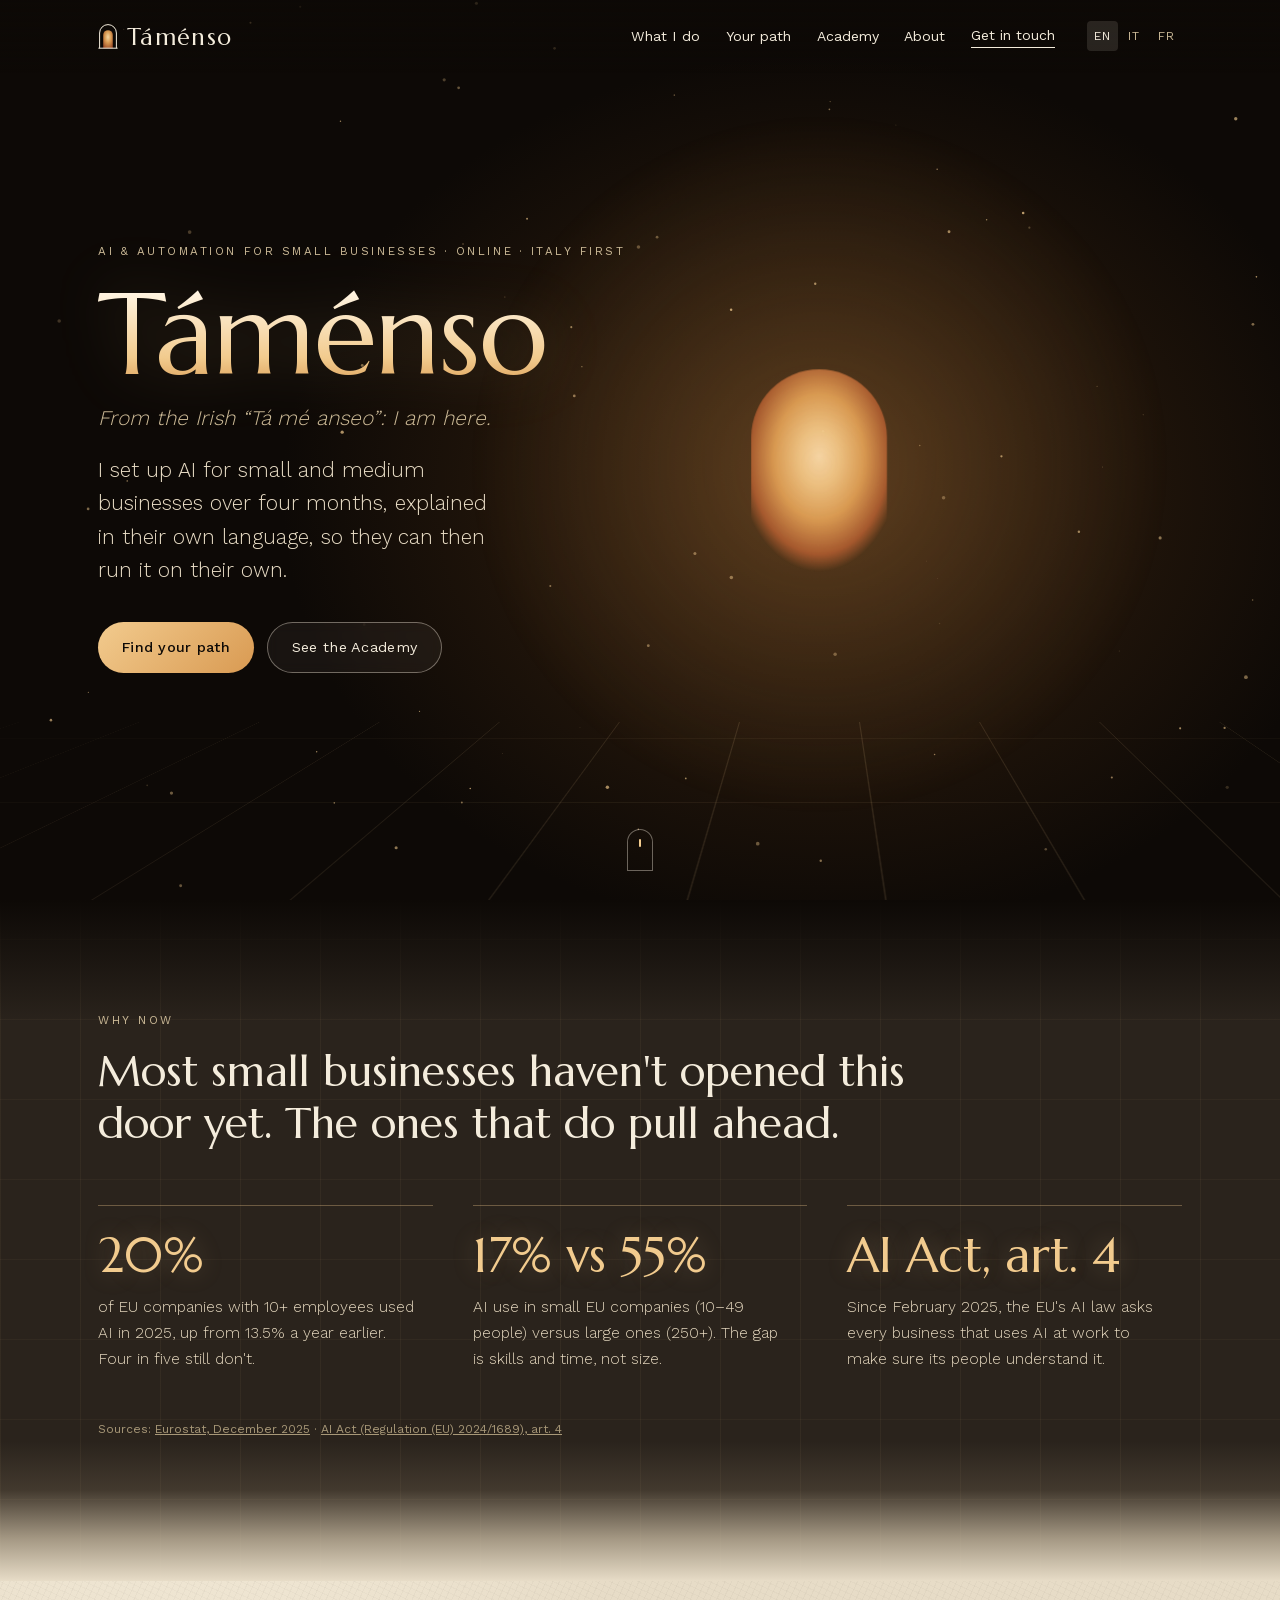
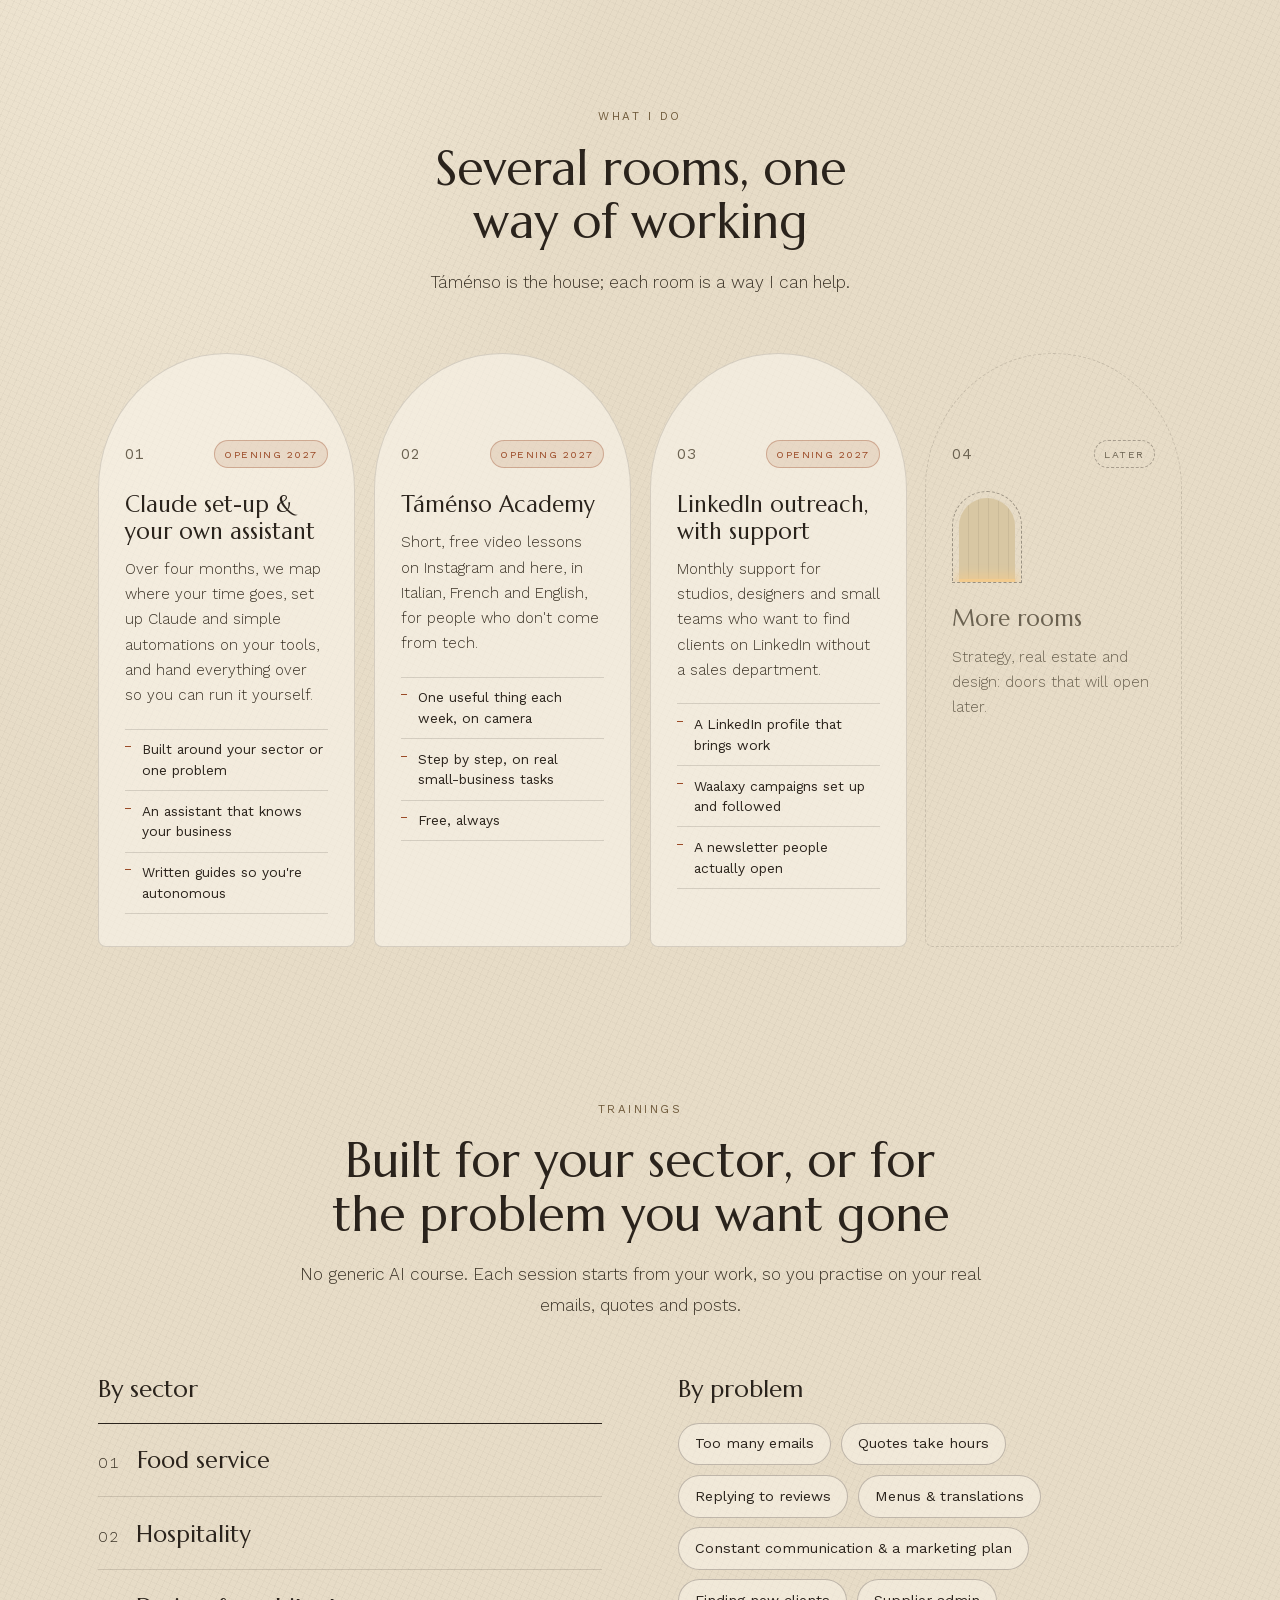
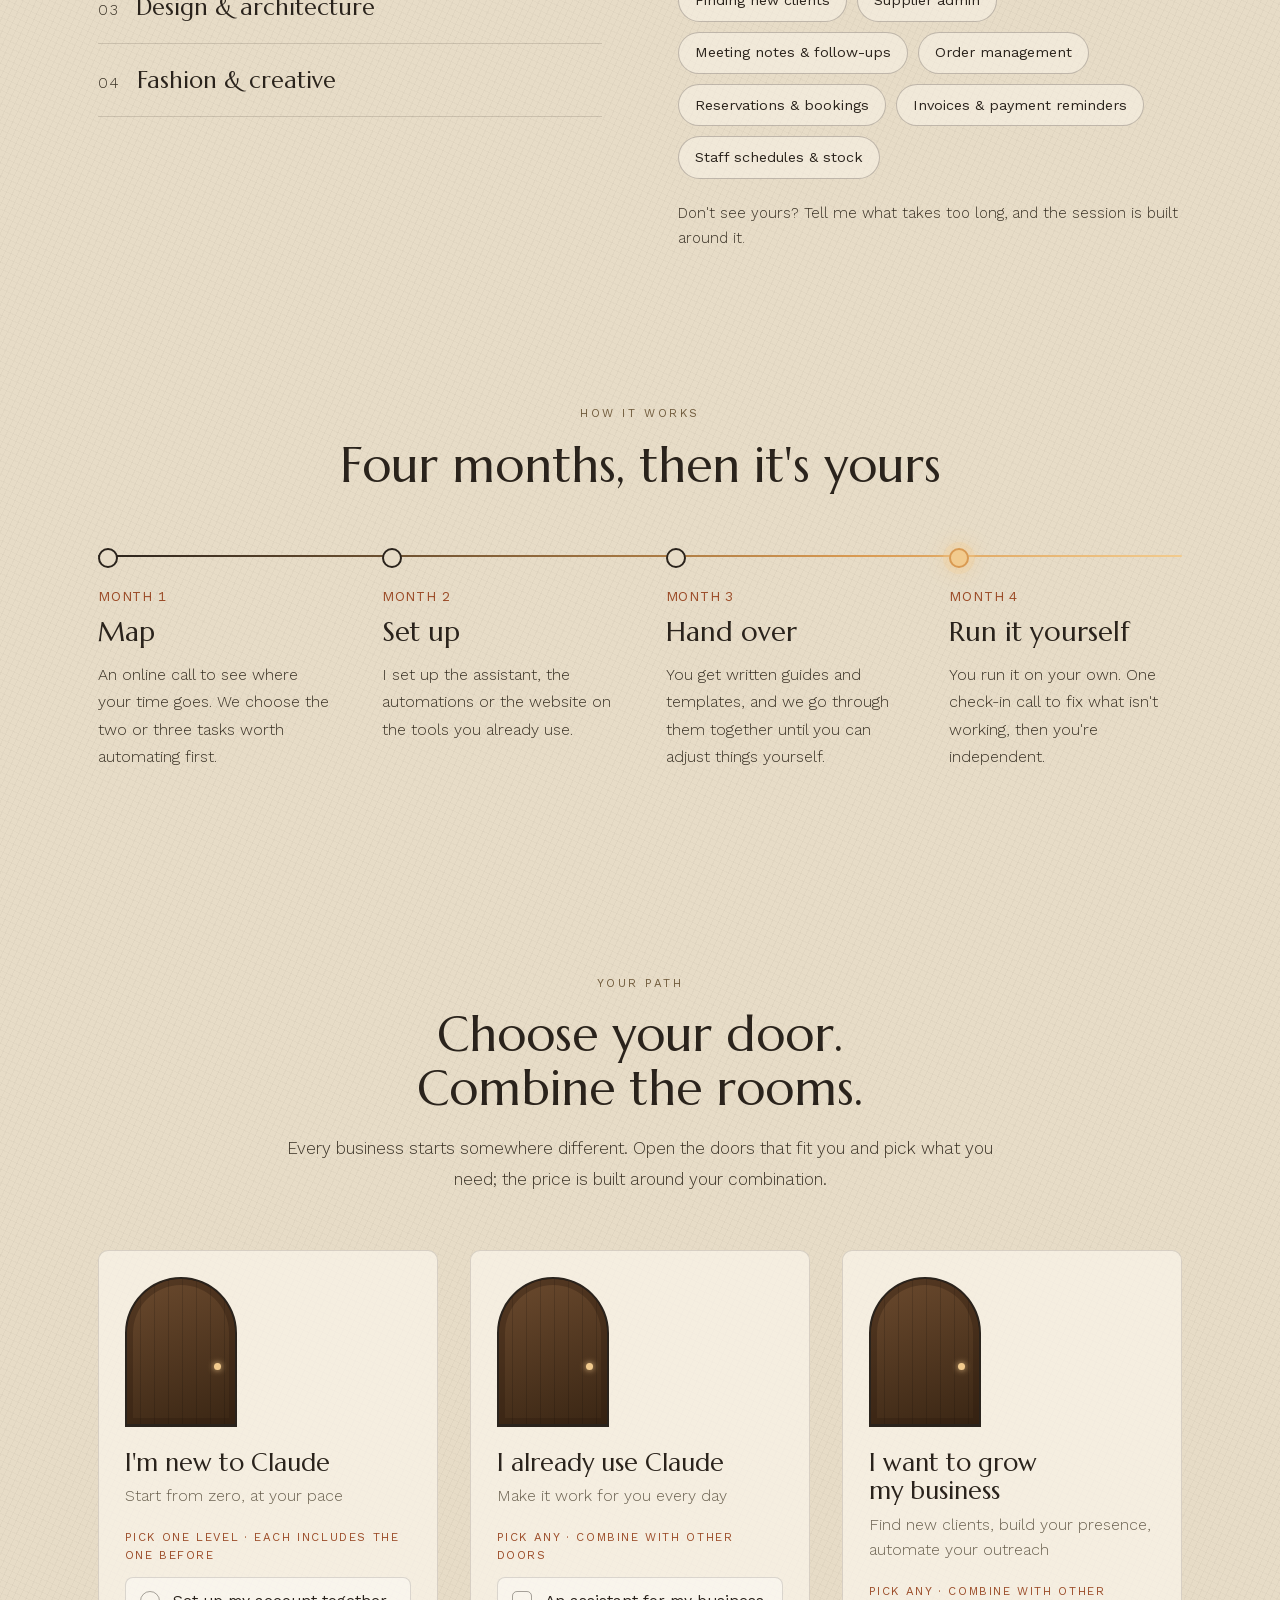
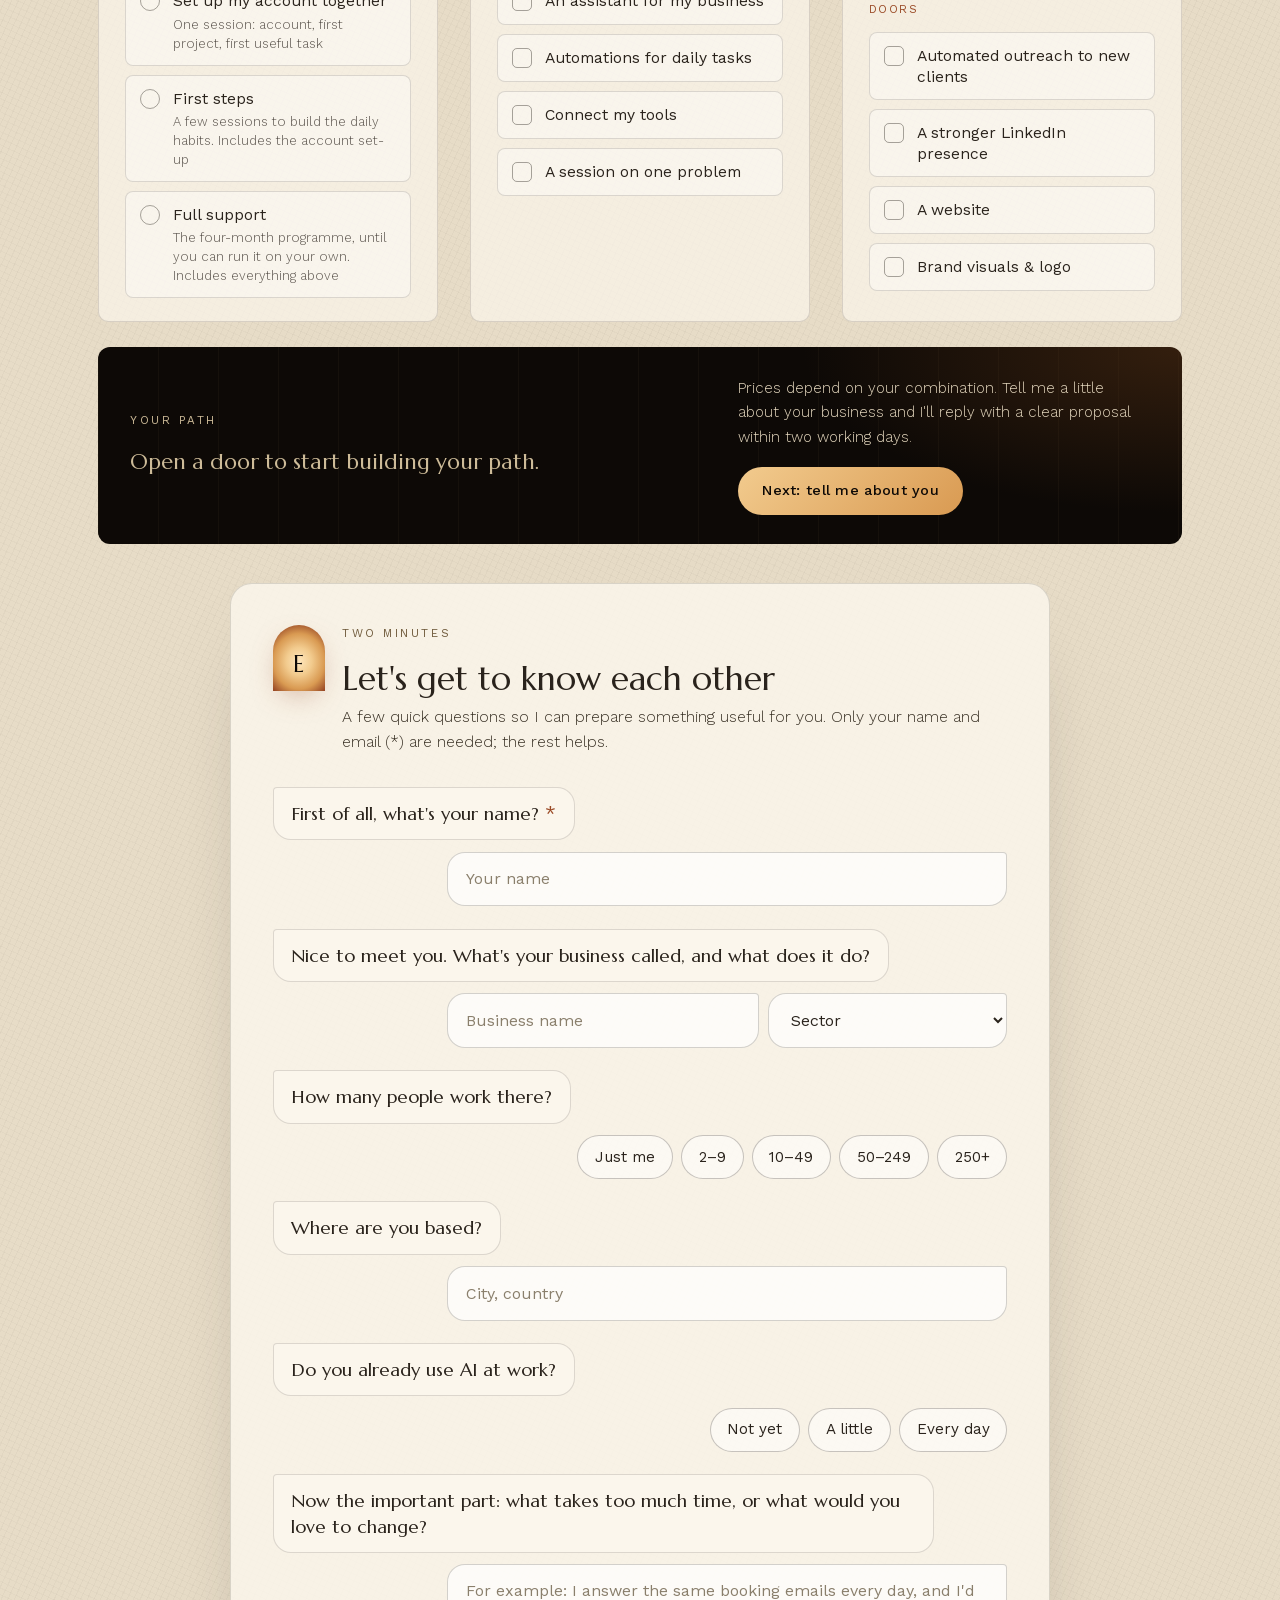
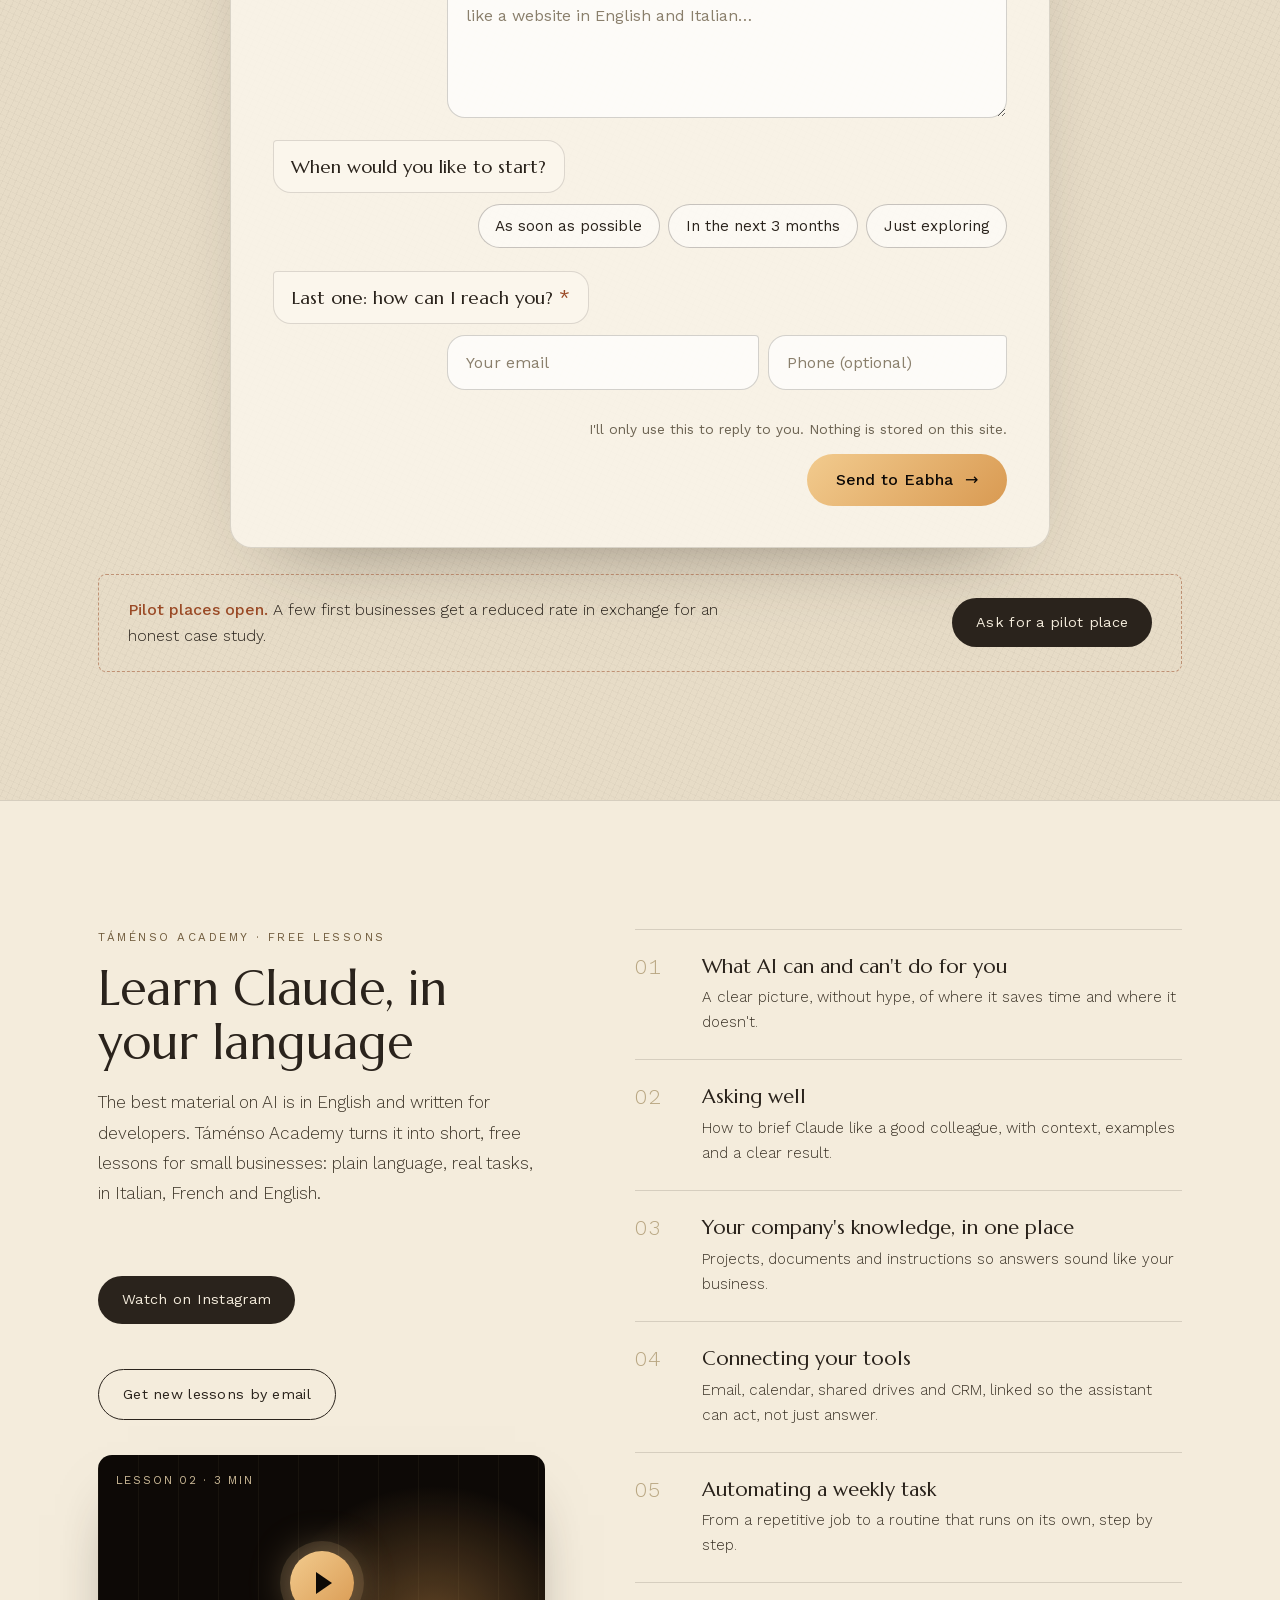
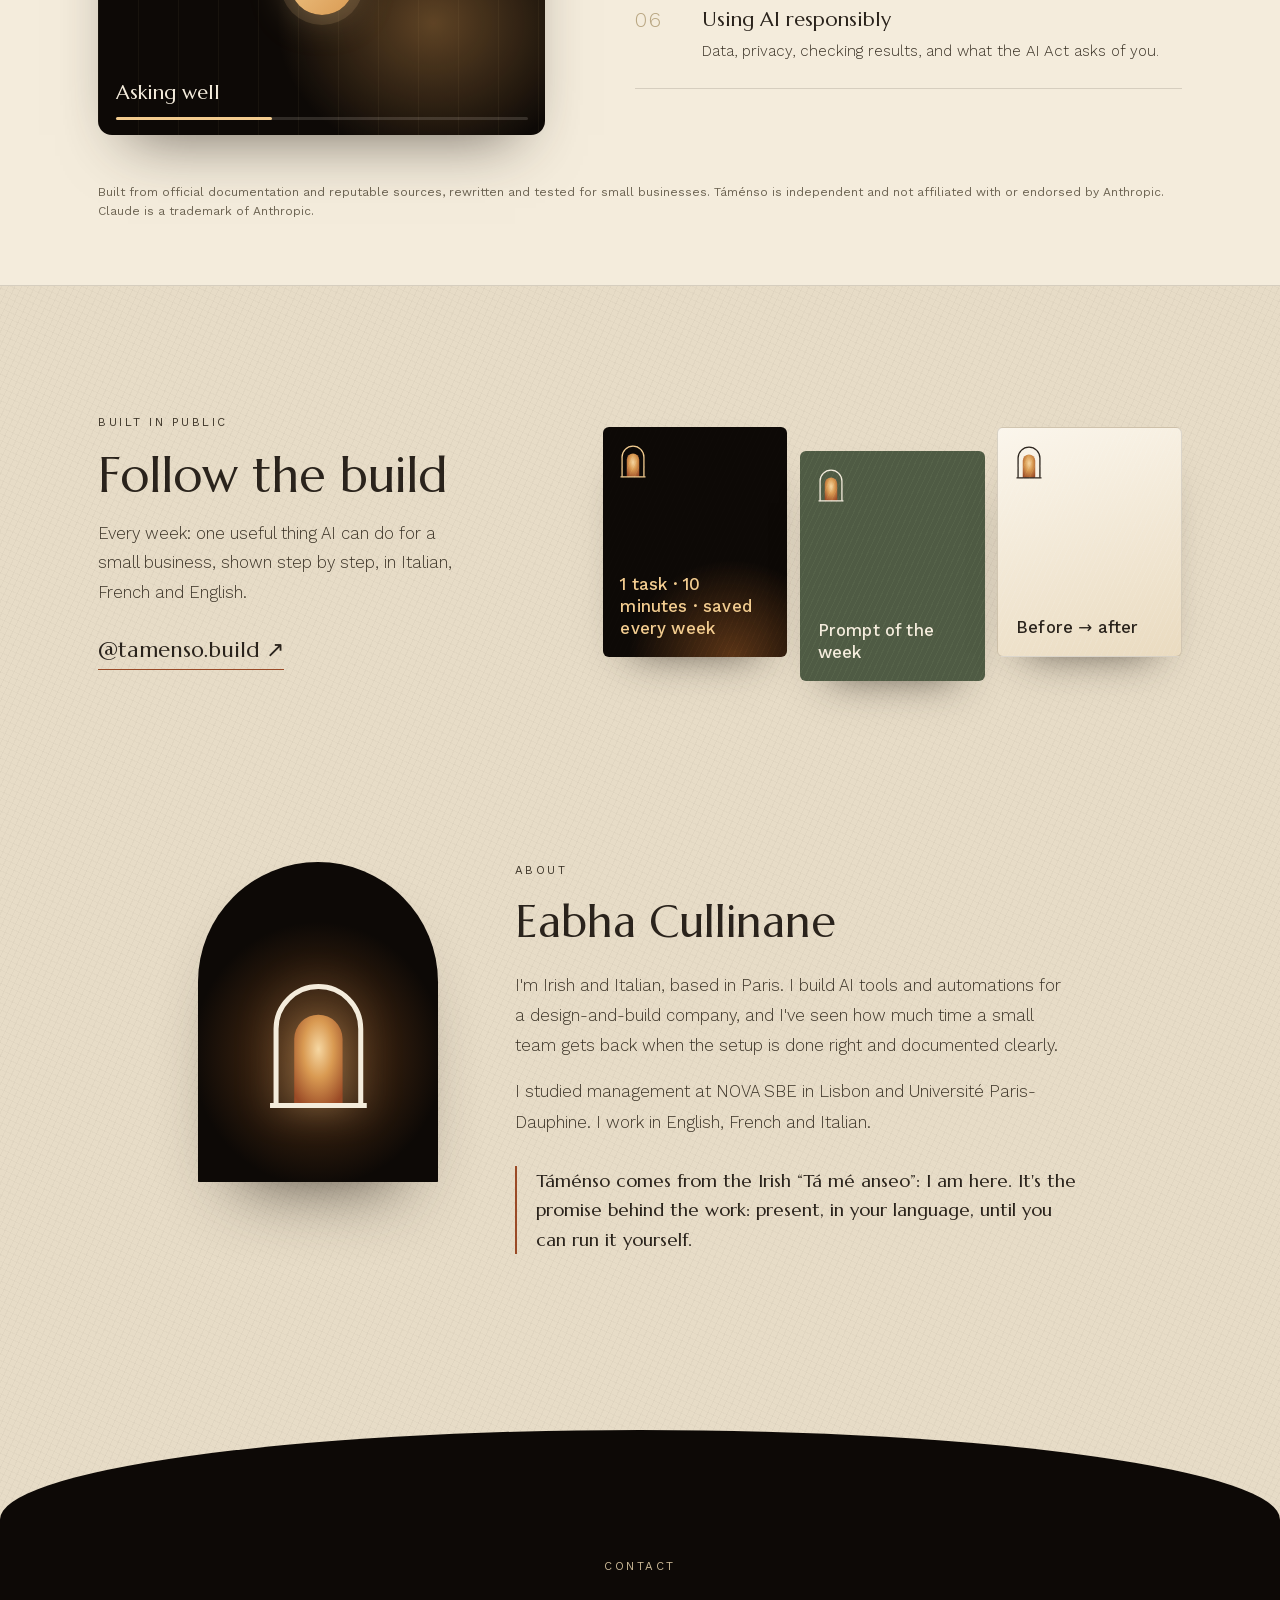
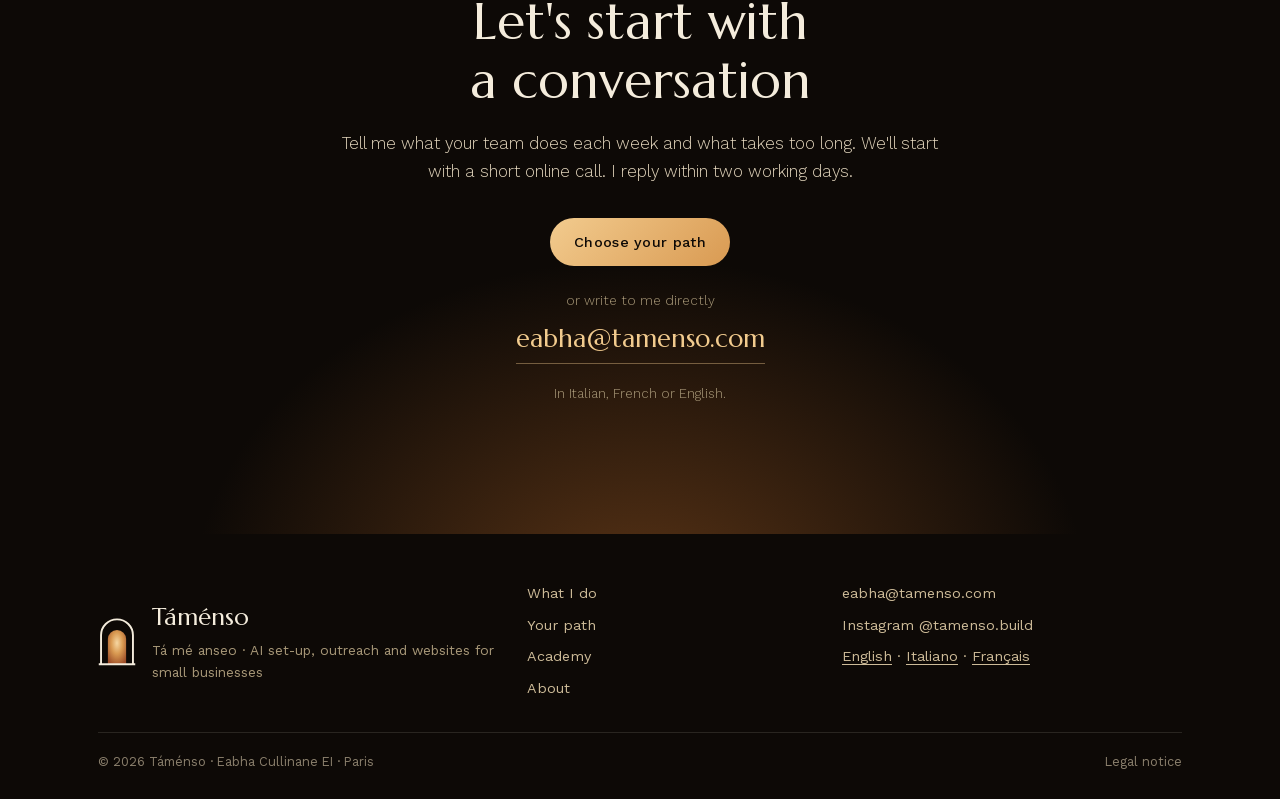
==== commit 4f410832: "Door 1: levels that include each other Co-Authored-By: Claude Opus 5.5 <noreply@anthropic.com> Claud" ====
--- a/index.html
+++ b/index.html
@@ -211,11 +211,11 @@
         <div class="arch-frame" aria-hidden="true"><div class="arch-glow"></div><div class="leaf"><span class="knob"></span></div></div>
         <h3>I&#x27;m new to Claude</h3>
         <p class="pdoor-sub">Start from zero, at your pace</p>
-        <p class="pick">Pick one</p>
+        <p class="pick">Pick one level · each includes the one before</p>
         <ul class="opts" role="list">
             <li><button type="button" class="opt" aria-pressed="false" data-group="a" data-single><span class="tick" aria-hidden="true"></span><span class="opt-label">Set up my account together</span><span class="opt-hint">One session: account, first project, first useful task</span></button></li>
-            <li><button type="button" class="opt" aria-pressed="false" data-group="a" data-single><span class="tick" aria-hidden="true"></span><span class="opt-label">First steps</span><span class="opt-hint">A few sessions to build the daily habits</span></button></li>
-            <li><button type="button" class="opt" aria-pressed="false" data-group="a" data-single><span class="tick" aria-hidden="true"></span><span class="opt-label">Full support</span><span class="opt-hint">The four-month programme, until you can run it on your own</span></button></li>
+            <li><button type="button" class="opt" aria-pressed="false" data-group="a" data-single><span class="tick" aria-hidden="true"></span><span class="opt-label">First steps</span><span class="opt-hint">A few sessions to build the daily habits. Includes the account set-up</span></button></li>
+            <li><button type="button" class="opt" aria-pressed="false" data-group="a" data-single><span class="tick" aria-hidden="true"></span><span class="opt-label">Full support</span><span class="opt-hint">The four-month programme, until you can run it on your own. Includes everything above</span></button></li>
         </ul>
       </div>
       <div class="pdoor reveal" data-door="b">
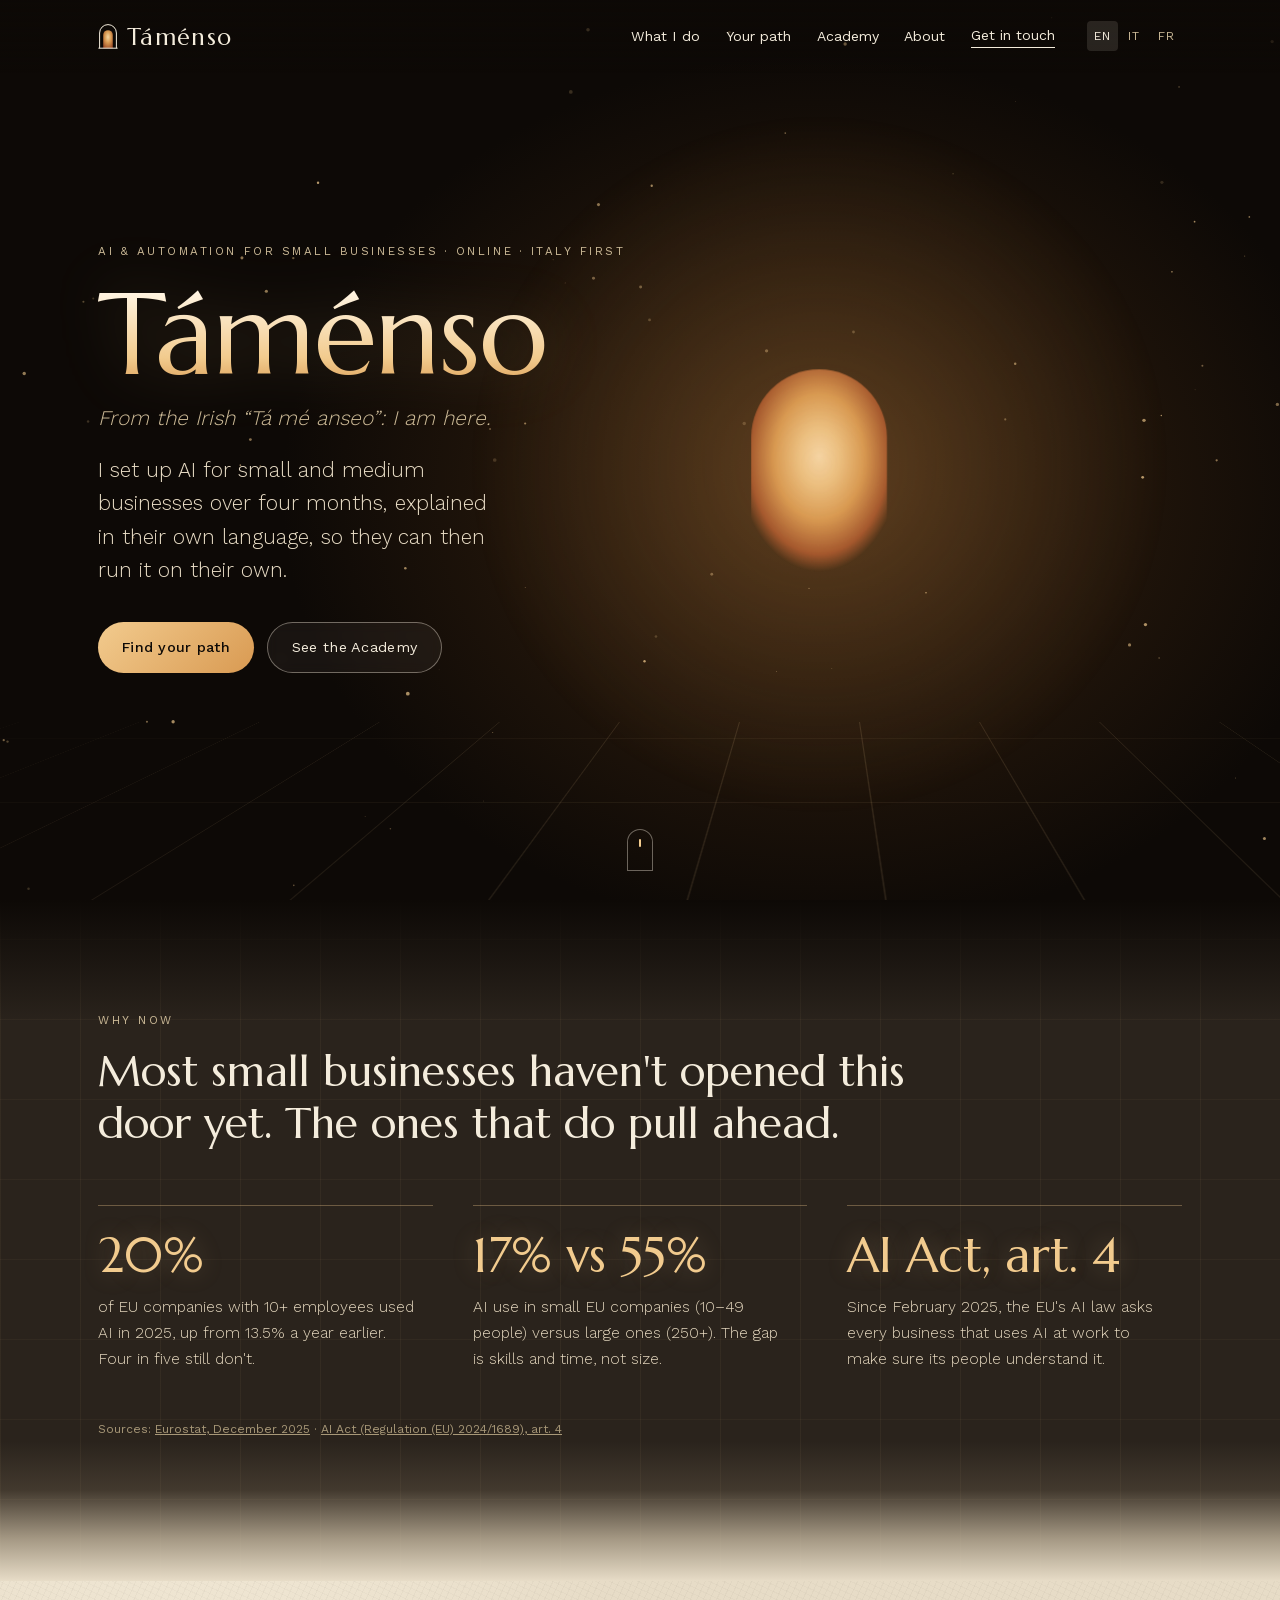
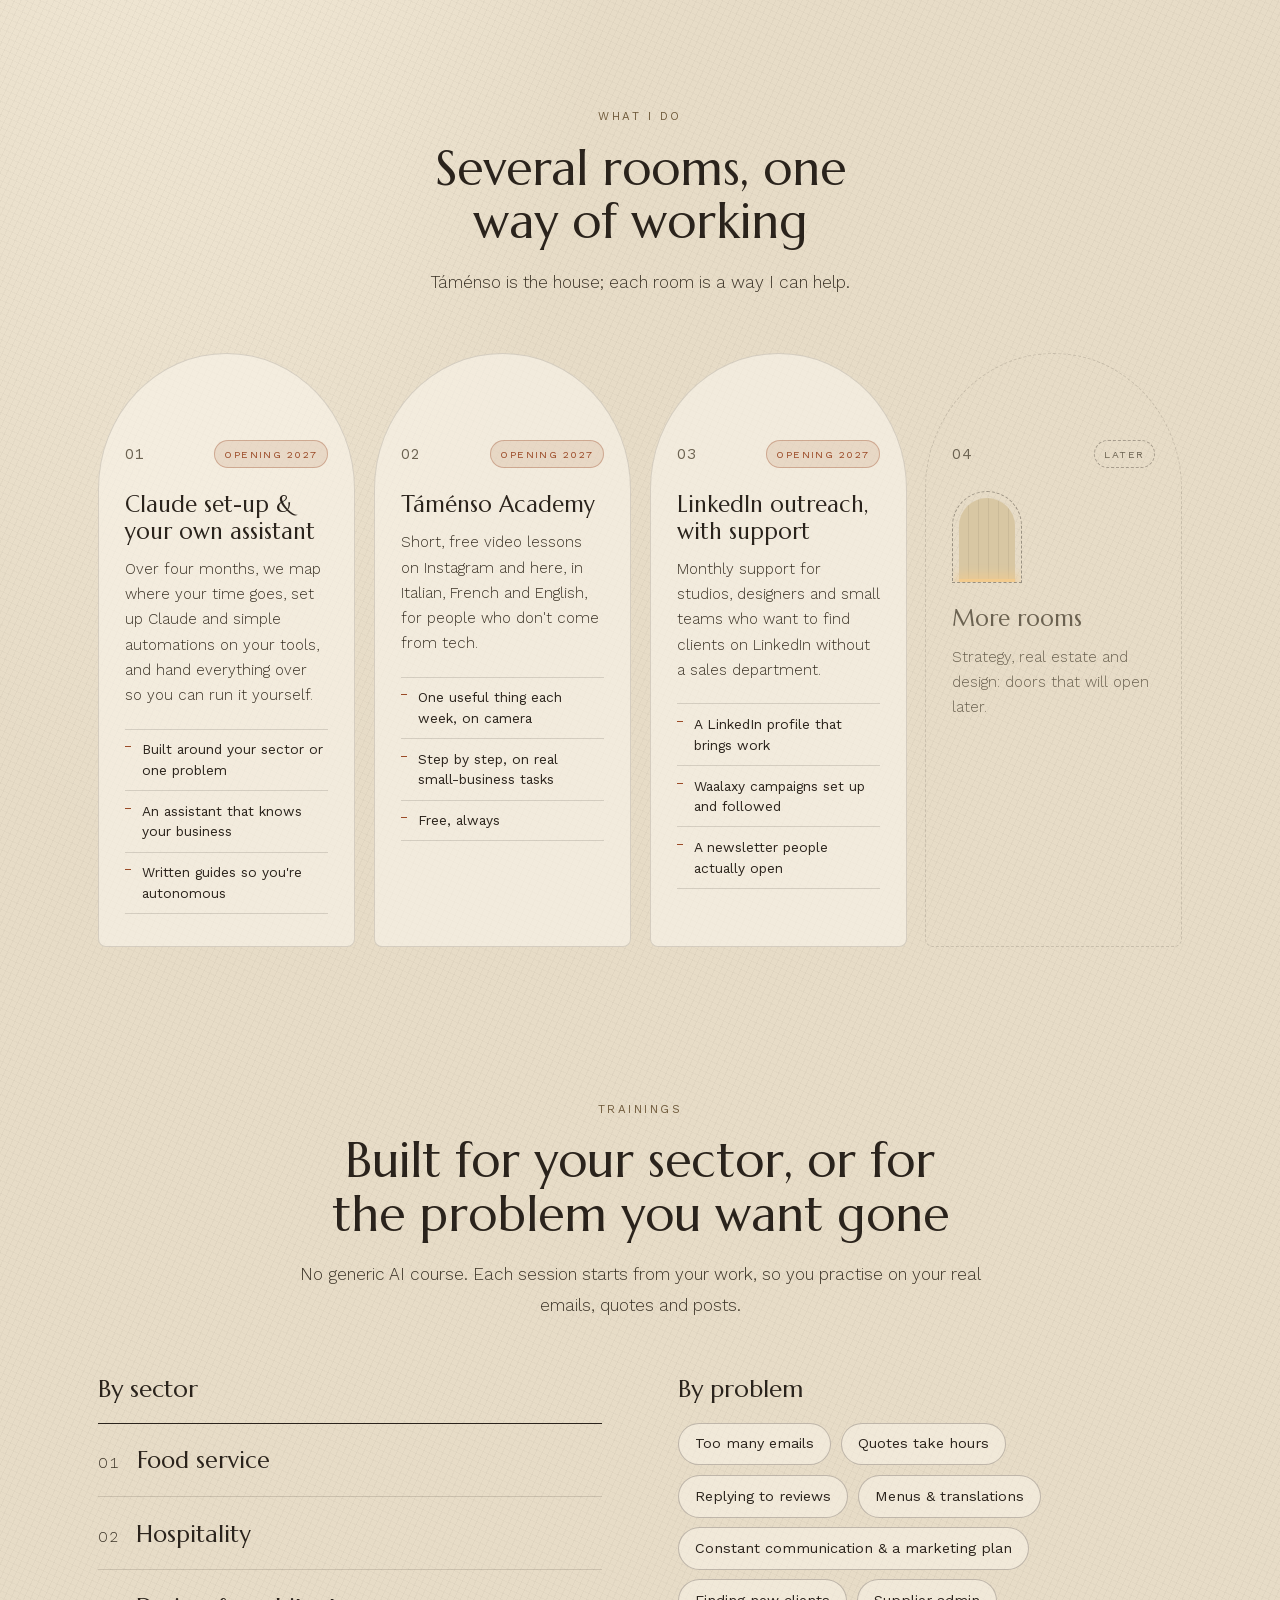
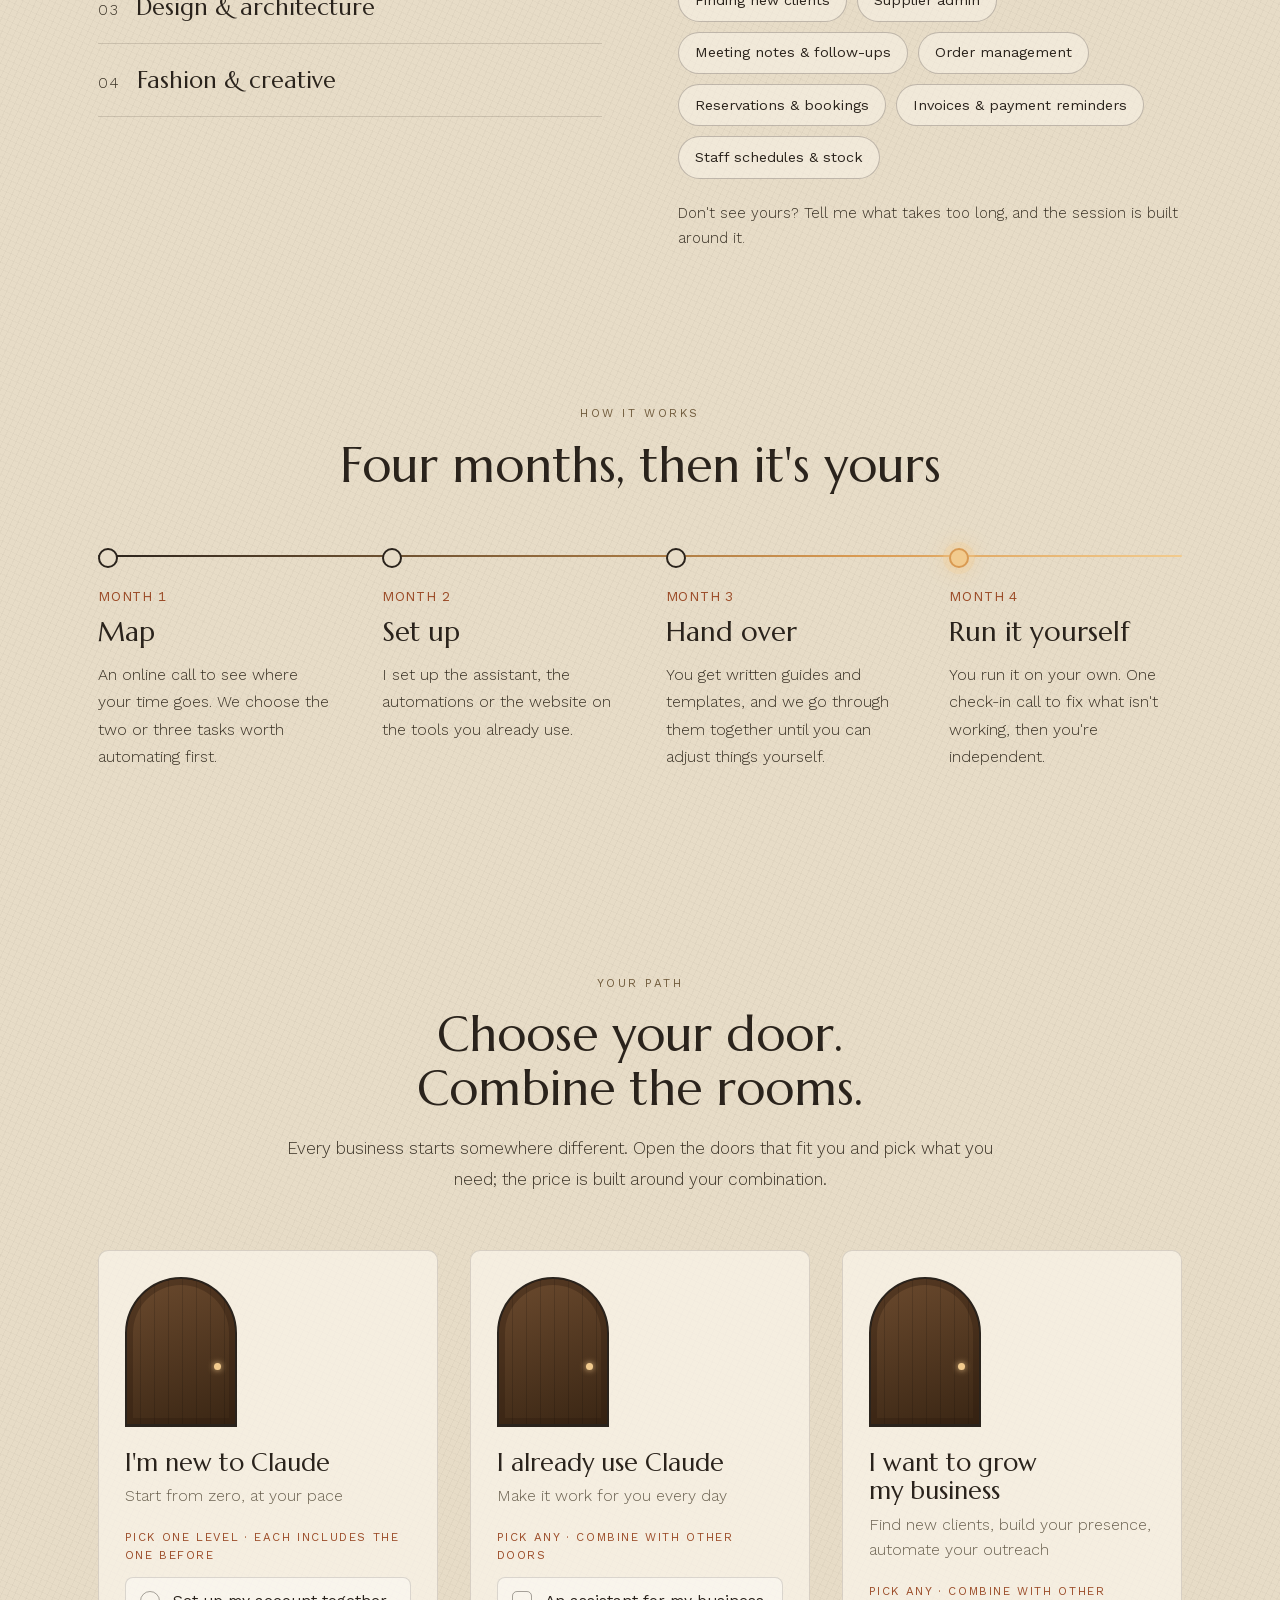
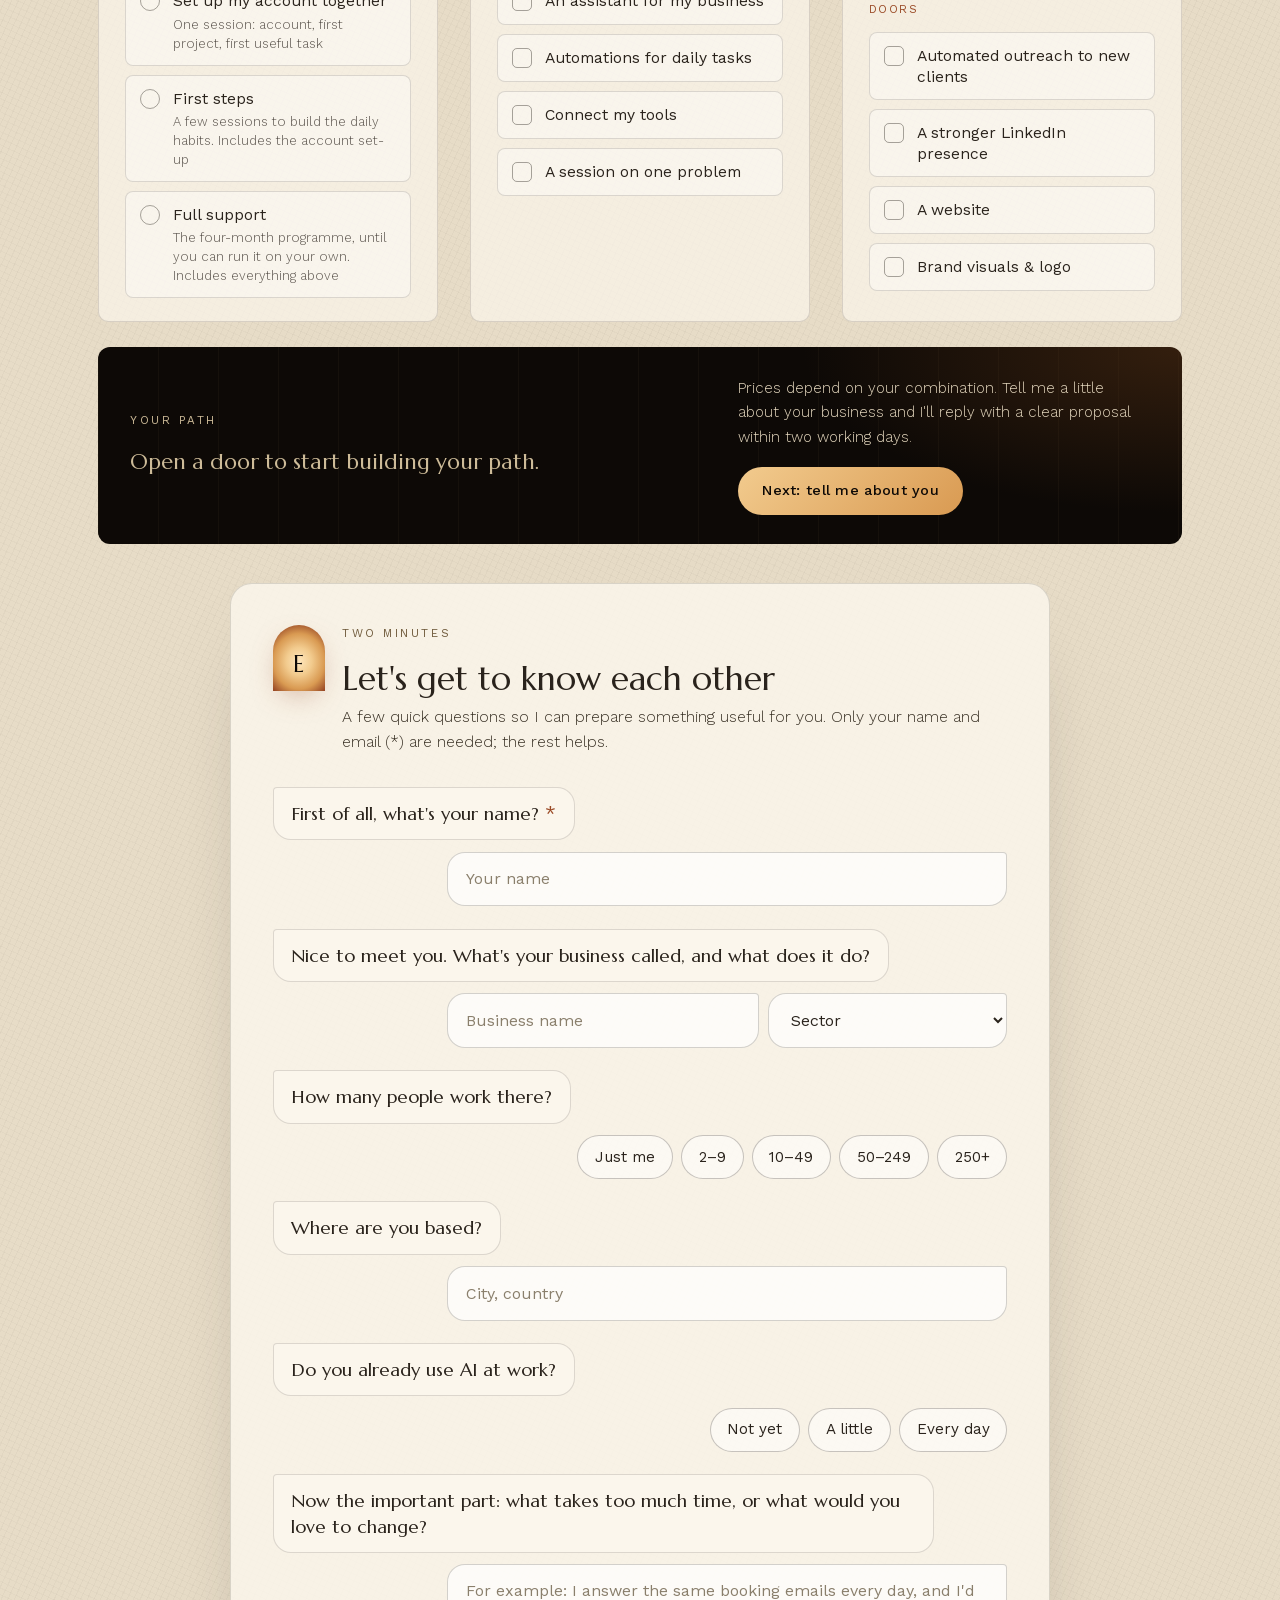
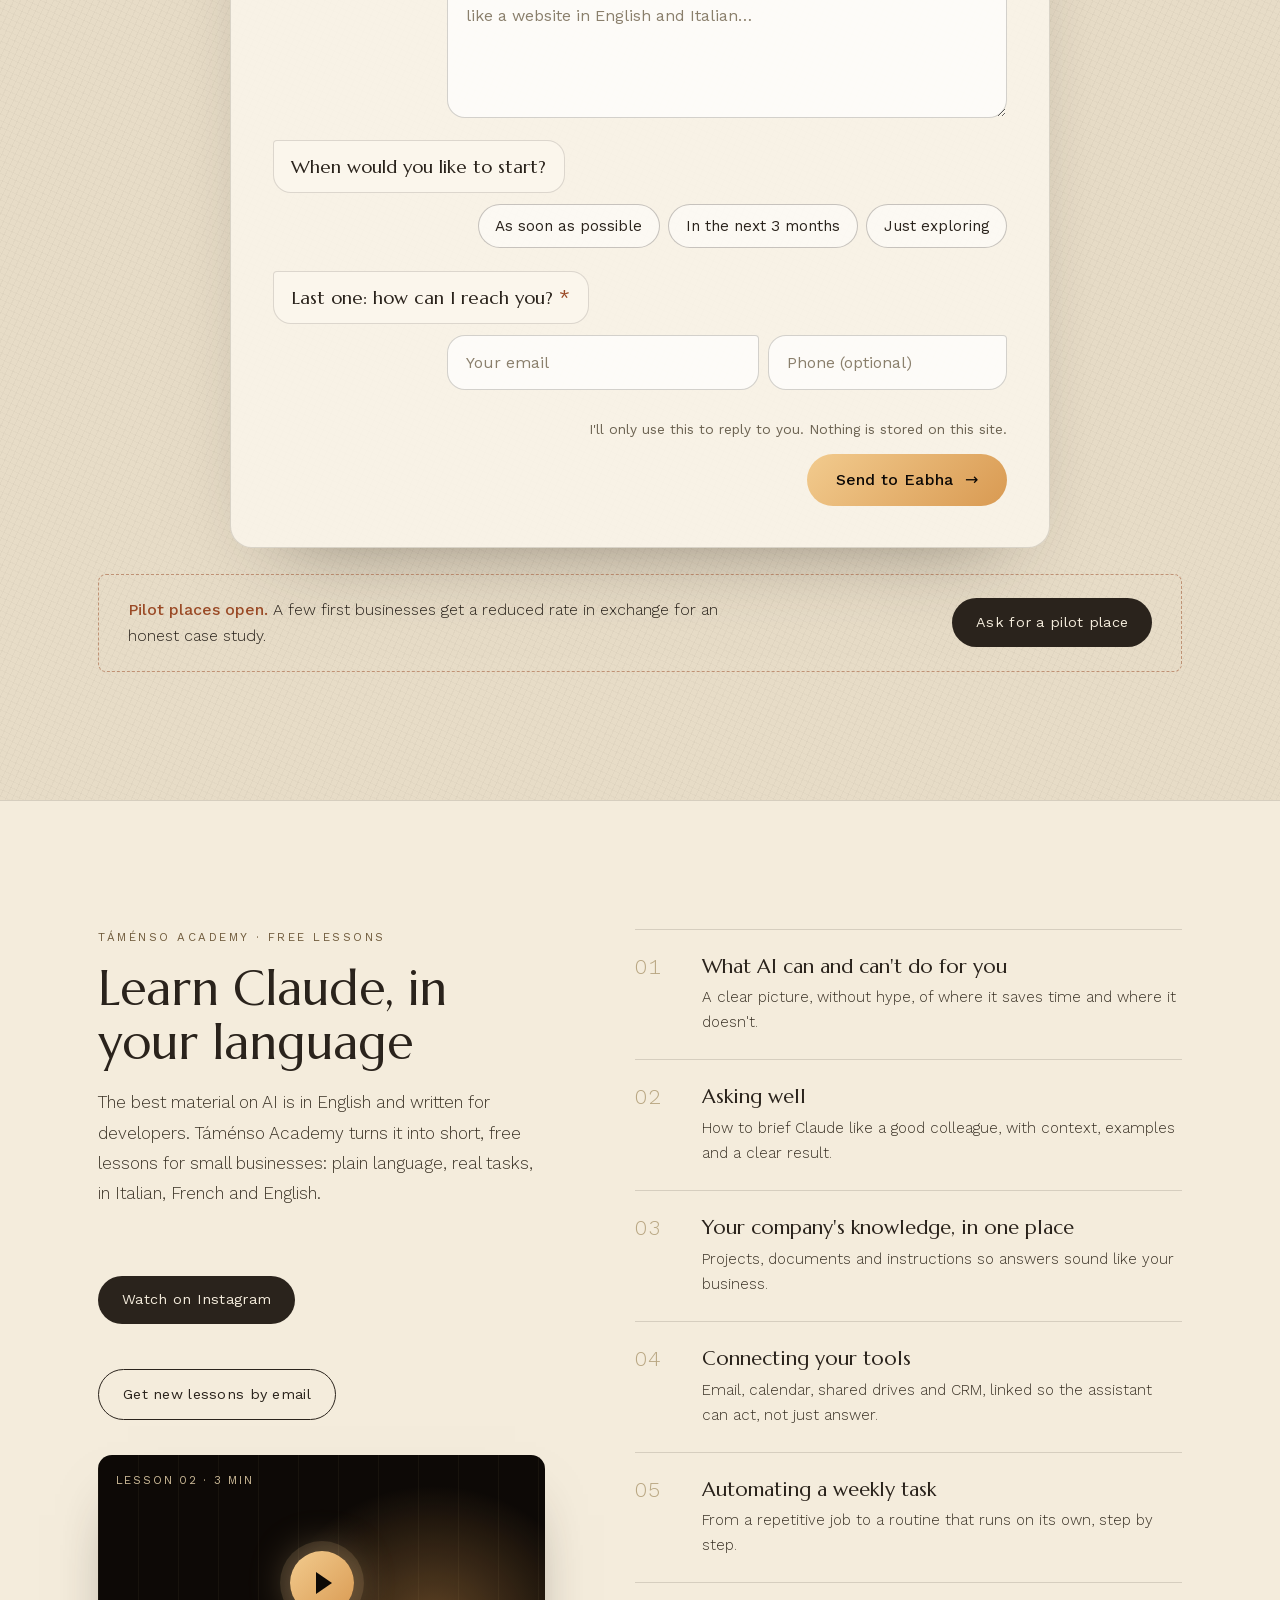
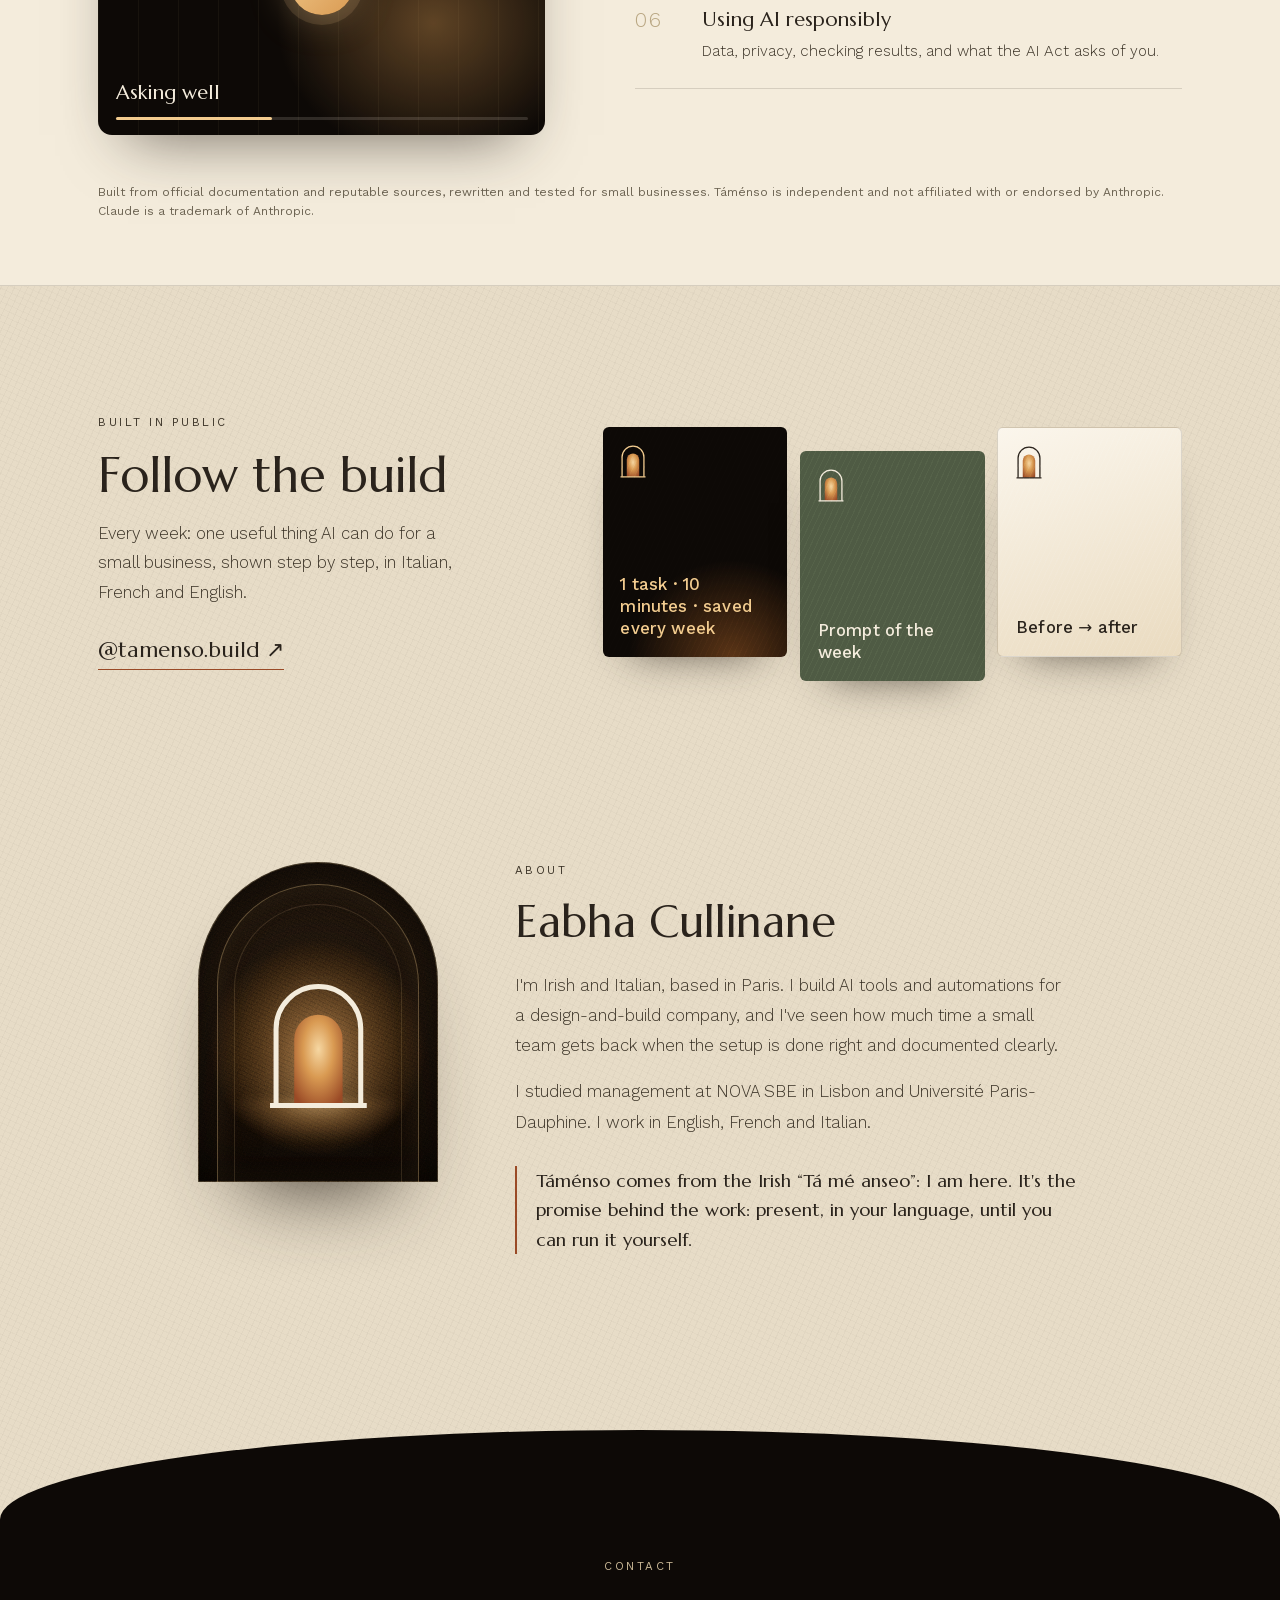
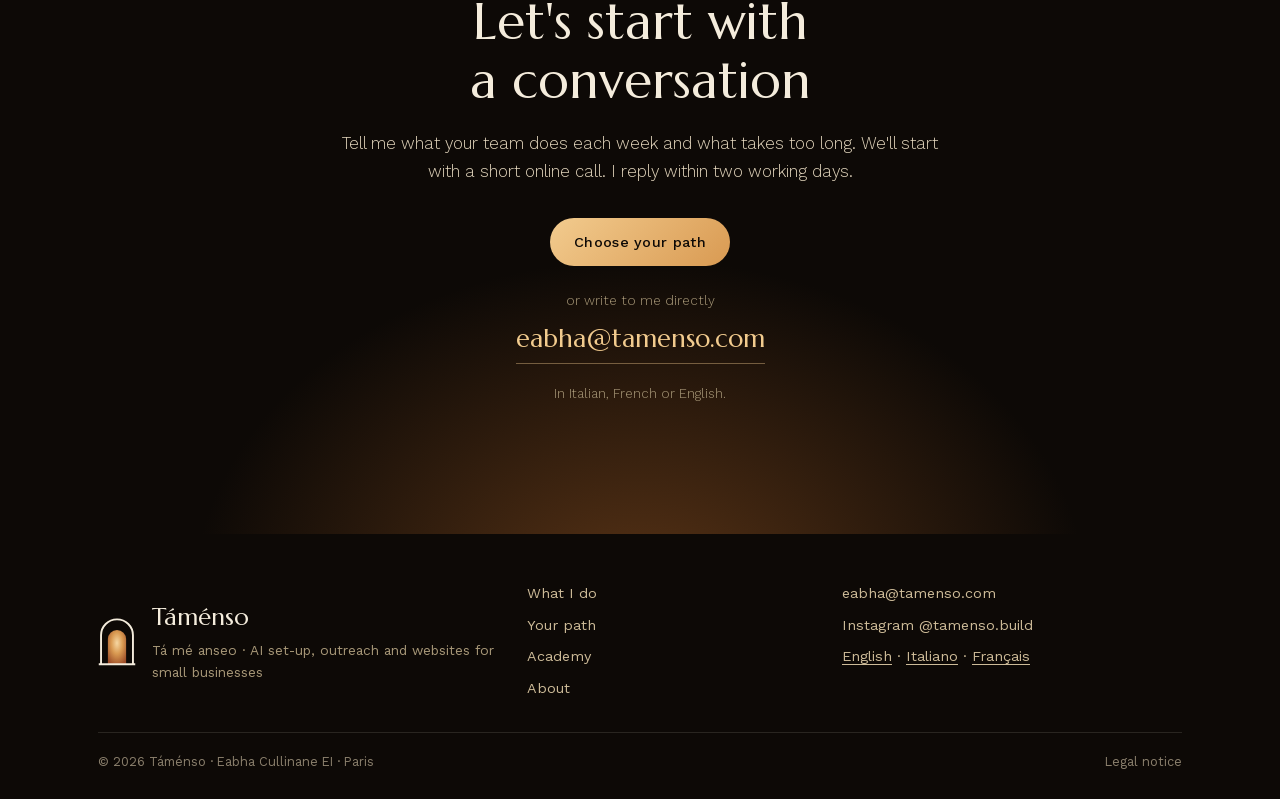
==== commit d71e2c9c: "About arch: plaster grain, weave, doorframe lines, floor light, motes Co-Authored-By: Claude Opus 5." ====
--- a/index.html
+++ b/index.html
@@ -378,7 +378,11 @@
 
   <!-- ============ ABOUT ============ -->
   <section class="about" id="about" aria-labelledby="about-h">
-    <div class="about-arch reveal" aria-hidden="true"><svg class="about-mark"><use href="#mark"/></svg></div>
+    <div class="about-arch reveal" aria-hidden="true">
+      <span class="aa-weave"></span><span class="aa-grain"></span><span class="aa-floor"></span>
+      <span class="aa-dust"><i></i><i></i><i></i><i></i><i></i><i></i></span>
+      <svg class="about-mark"><use href="#mark"/></svg>
+    </div>
     <div class="about-text reveal">
       <p class="eyebrow">About</p>
       <h2 id="about-h">Eabha Cullinane</h2>
--- a/styles.css
+++ b/styles.css
@@ -802,3 +802,57 @@
 @media (min-width: 861px) { .float-cta { display: none !important; } }
 
 .tile span { font-family: var(--body); font-weight: 500; font-variant-numeric: lining-nums; letter-spacing: .01em; }
+
+/* About arch: plaster, weave, a doorframe, light on the floor */
+.about-arch {
+  position: relative; overflow: hidden; isolation: isolate;
+  background:
+    radial-gradient(ellipse 60% 45% at 50% 58%, #6A3E1A 0%, #3A2410 45%, transparent 75%),
+    linear-gradient(180deg, #1A120B 0%, #120C07 60%, #0B0704 100%) !important;
+  box-shadow:
+    inset 0 0 0 1px #F2CB8E2e,
+    inset 0 40px 80px -30px #000000cc,
+    inset 0 -30px 60px -30px #000000aa,
+    0 50px 80px -45px #2A231Cdd !important;
+}
+.about-arch::before {
+  content: ""; position: absolute; inset: 7% 8% 0; z-index: 2;
+  border: 1px solid #F2CB8E55; border-bottom: 0; border-radius: 999px 999px 0 0;
+  box-shadow: inset 0 0 30px #F2CB8E14;
+}
+.about-arch::after {
+  content: ""; position: absolute; inset: 13% 15% 0; z-index: 2;
+  border: 1px solid #F2CB8E26; border-bottom: 0; border-radius: 999px 999px 0 0;
+}
+.aa-weave {
+  position: absolute; inset: 0; z-index: 1; opacity: .9; mix-blend-mode: overlay;
+  background:
+    repeating-linear-gradient(115deg, #0000 0 3px, #ffffff10 3px 4px),
+    repeating-linear-gradient(25deg, #0000 0 3px, #00000030 3px 4px);
+}
+.aa-grain {
+  position: absolute; inset: -20%; z-index: 1; opacity: .55; mix-blend-mode: soft-light;
+  background-image: url("data:image/svg+xml,%3Csvg xmlns='http://www.w3.org/2000/svg' width='220' height='220'%3E%3Cfilter id='n'%3E%3CfeTurbulence type='fractalNoise' baseFrequency='.85' numOctaves='3' stitchTiles='stitch'/%3E%3CfeColorMatrix values='0 0 0 0 1  0 0 0 0 .86  0 0 0 0 .66  0 0 0 .9 0'/%3E%3C/filter%3E%3Crect width='100%25' height='100%25' filter='url(%23n)'/%3E%3C/svg%3E");
+  animation: grainShift 1.4s steps(4) infinite;
+}
+@keyframes grainShift { 25% { transform: translate(-3%, 2%); } 50% { transform: translate(2%, -3%); } 75% { transform: translate(-2%, -1%); } }
+.aa-floor {
+  position: absolute; left: -10%; right: -10%; bottom: -8%; height: 34%; z-index: 1;
+  background: radial-gradient(ellipse 45% 55% at 50% 0%, #F2CB8E66 0%, #D99A5233 35%, transparent 70%);
+  filter: blur(4px);
+}
+.aa-dust { position: absolute; inset: 0; z-index: 3; pointer-events: none; }
+.aa-dust i {
+  position: absolute; width: 3px; height: 3px; border-radius: 50%; background: #F6D7A2;
+  box-shadow: 0 0 6px #F2CB8E; opacity: 0; animation: mote 7s ease-in-out infinite;
+}
+.aa-dust i:nth-child(1) { left: 38%; top: 70%; animation-delay: 0s; }
+.aa-dust i:nth-child(2) { left: 58%; top: 64%; animation-delay: 1.2s; width: 2px; height: 2px; }
+.aa-dust i:nth-child(3) { left: 46%; top: 76%; animation-delay: 2.4s; }
+.aa-dust i:nth-child(4) { left: 64%; top: 72%; animation-delay: 3.6s; width: 2px; height: 2px; }
+.aa-dust i:nth-child(5) { left: 34%; top: 60%; animation-delay: 4.8s; width: 2px; height: 2px; }
+.aa-dust i:nth-child(6) { left: 52%; top: 80%; animation-delay: 6s; }
+@keyframes mote { 0% { opacity: 0; transform: translateY(0); } 25% { opacity: .9; } 100% { opacity: 0; transform: translateY(-90px) translateX(8px); } }
+.about-mark { position: relative; z-index: 4; animation: doorBreathe 6s ease-in-out infinite; }
+@keyframes doorBreathe { 50% { filter: drop-shadow(0 0 28px #F2CB8Eaa) brightness(1.08); } }
+@media (prefers-reduced-motion: reduce) { .aa-grain, .aa-dust i, .about-mark { animation: none; } }
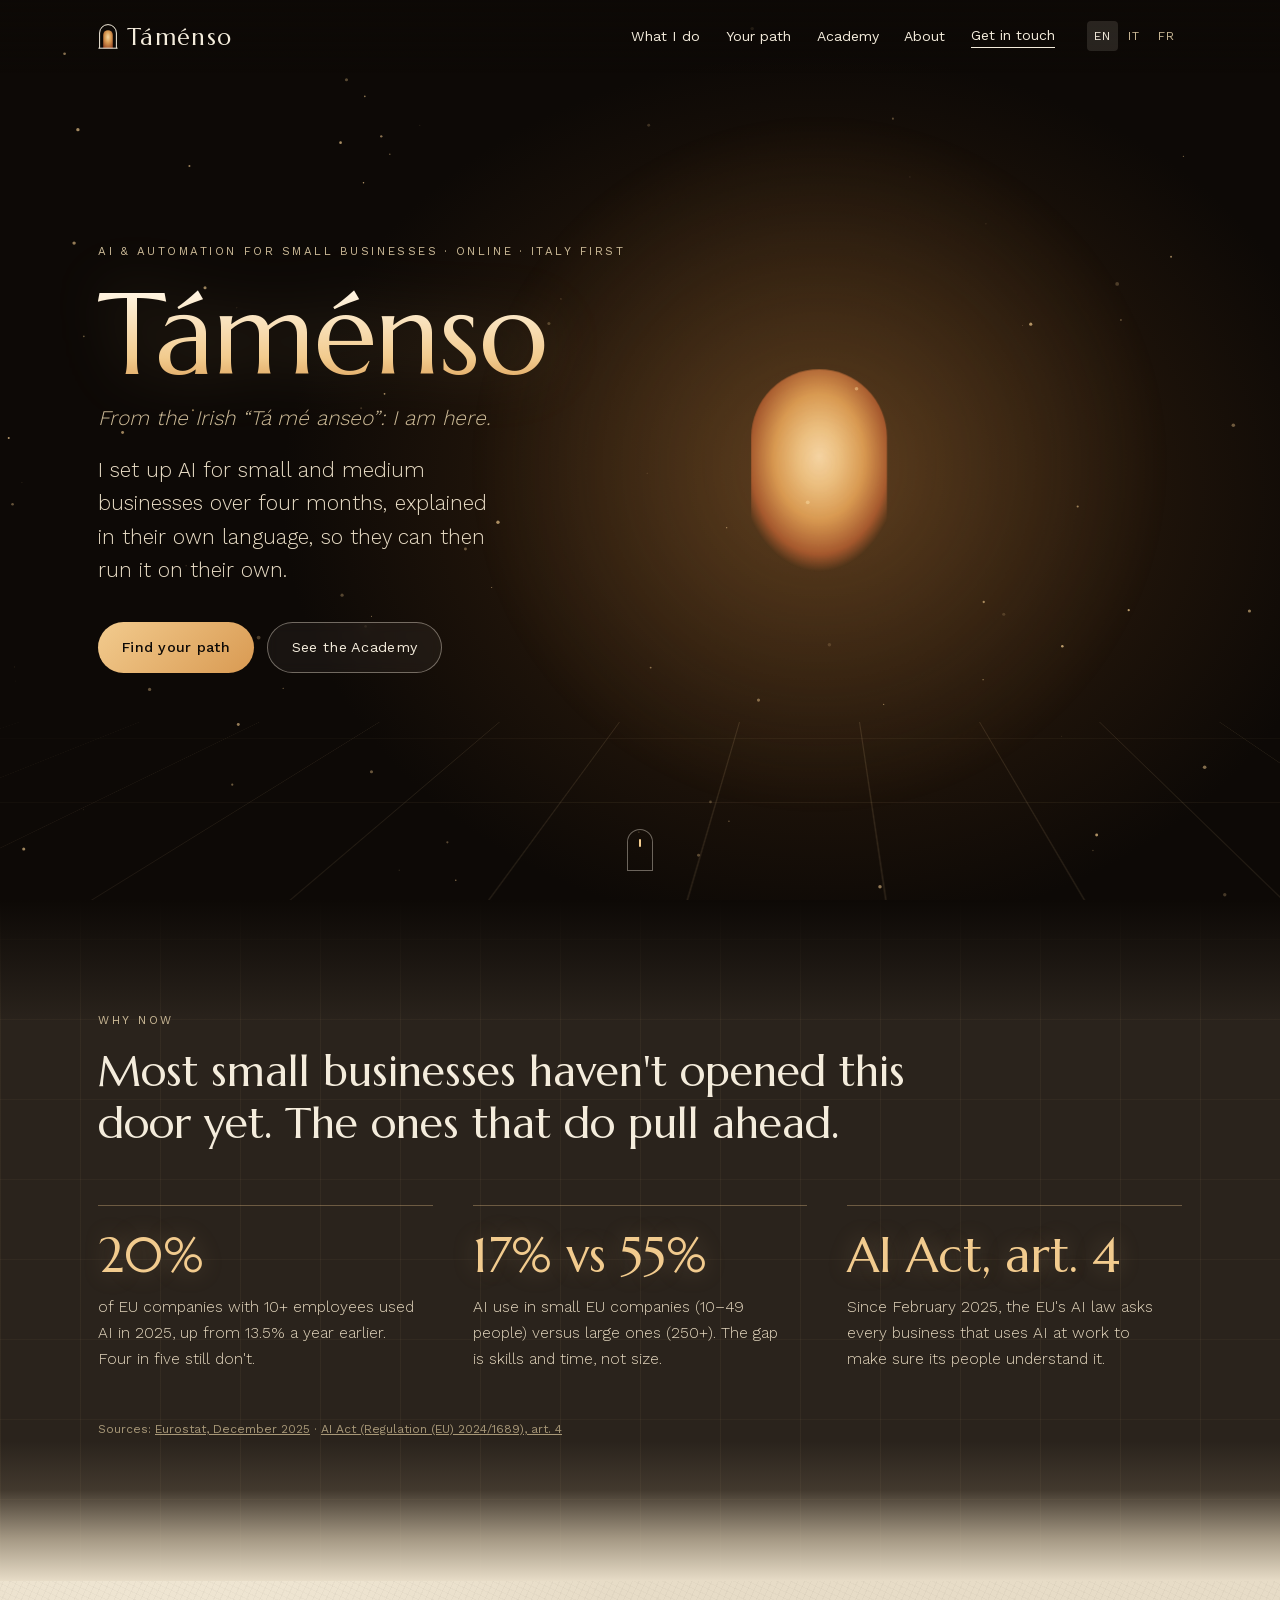
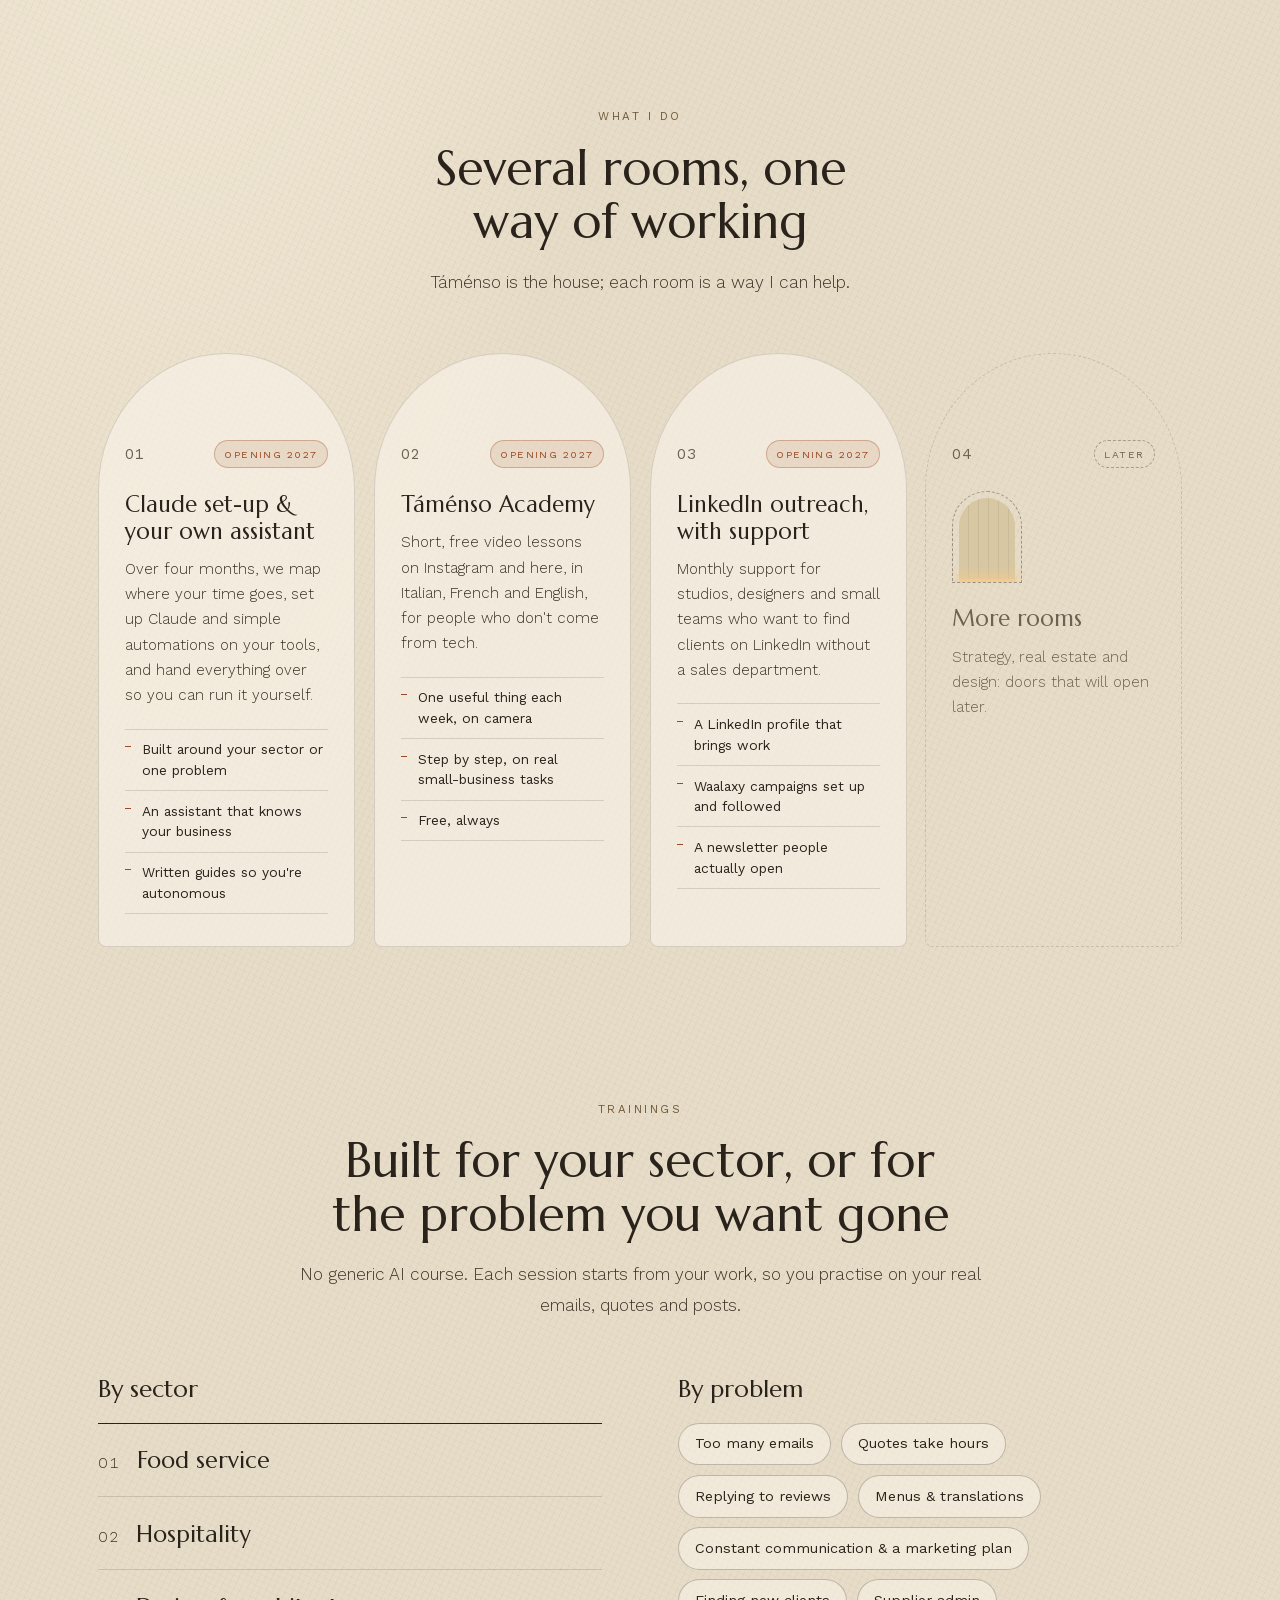
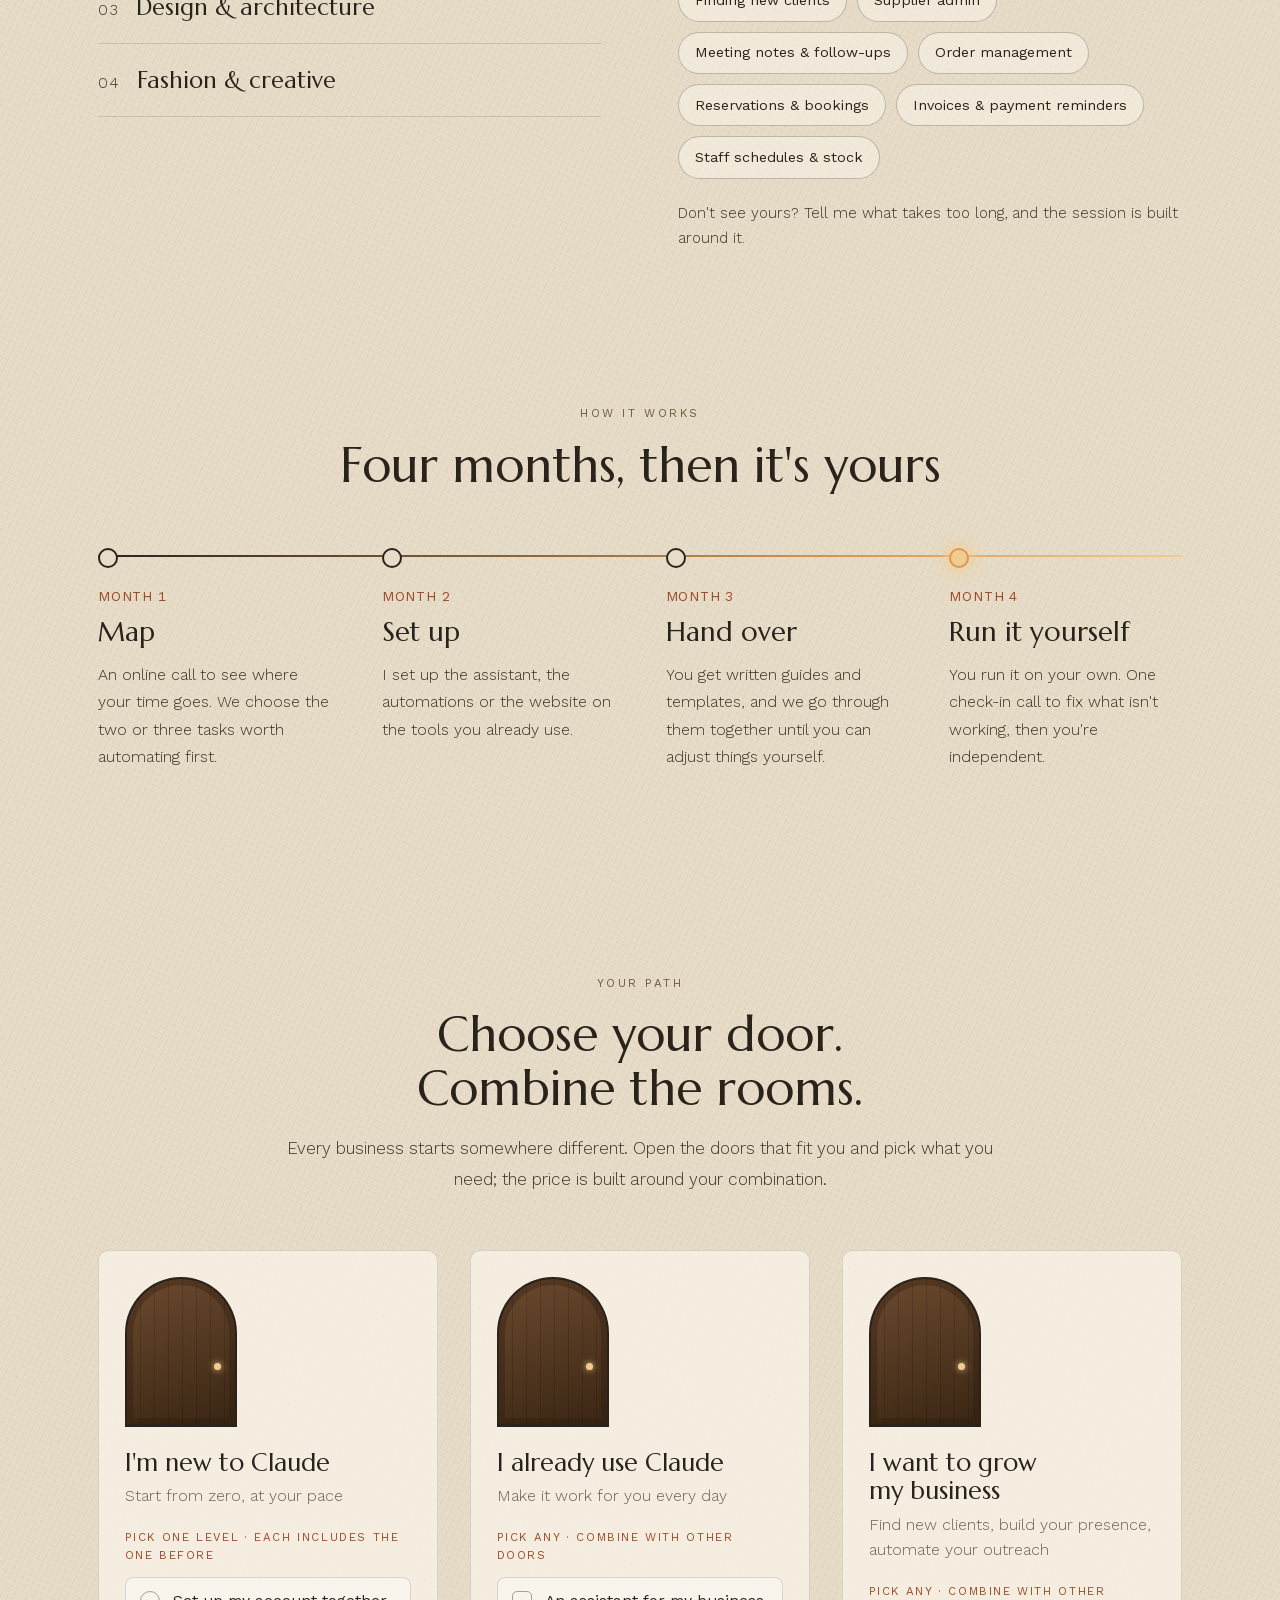
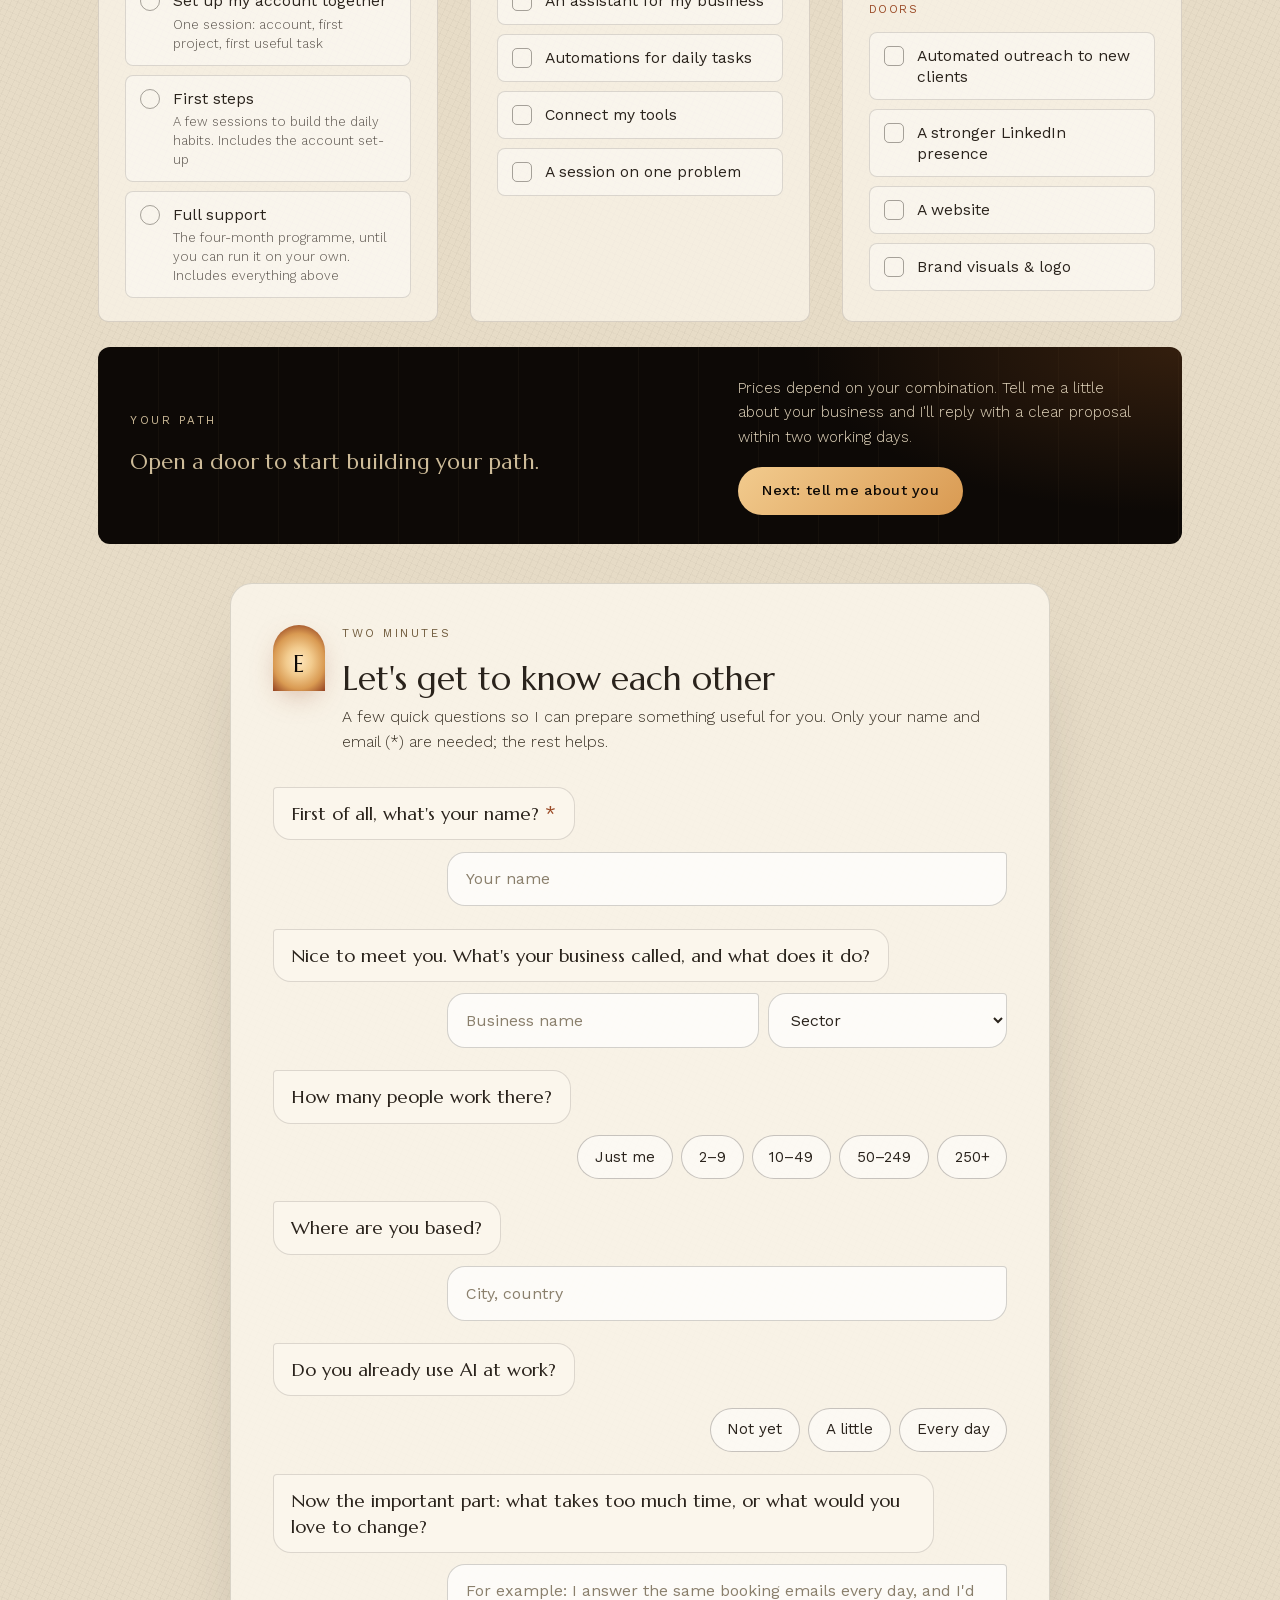
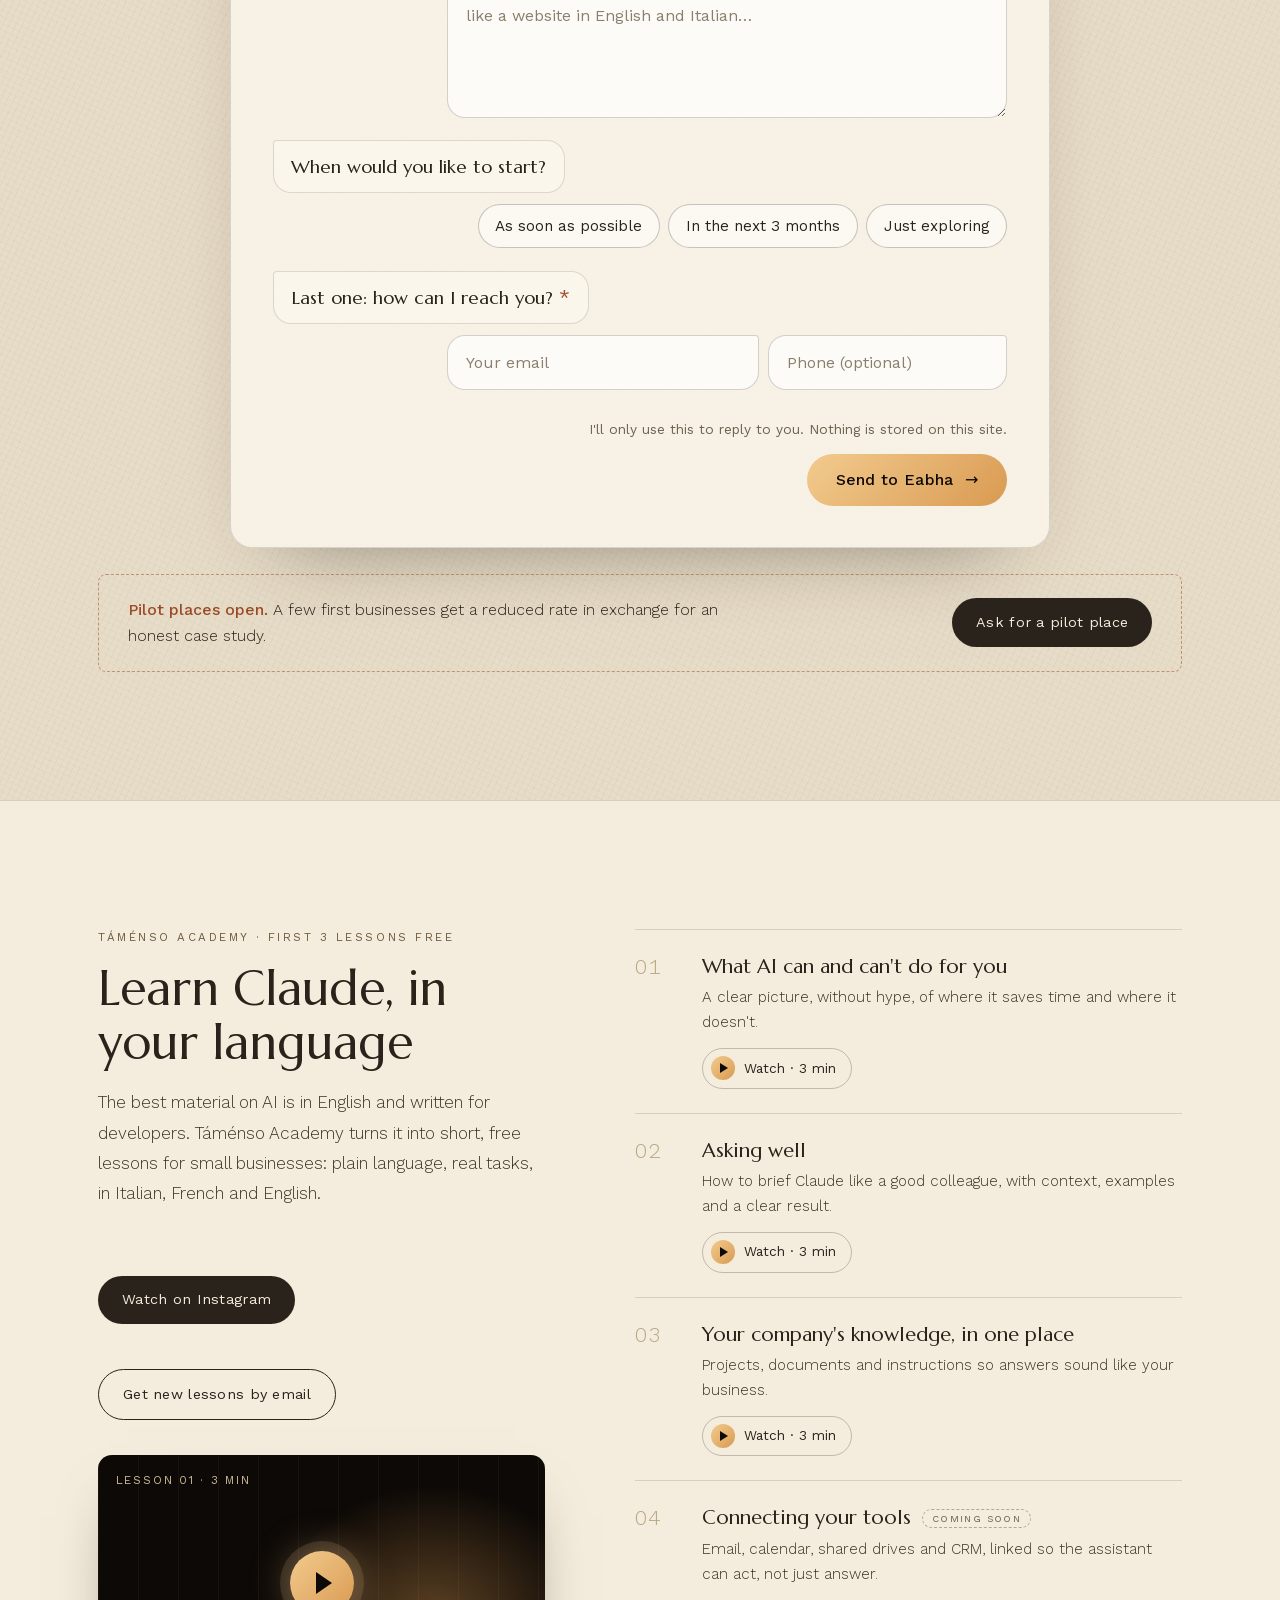
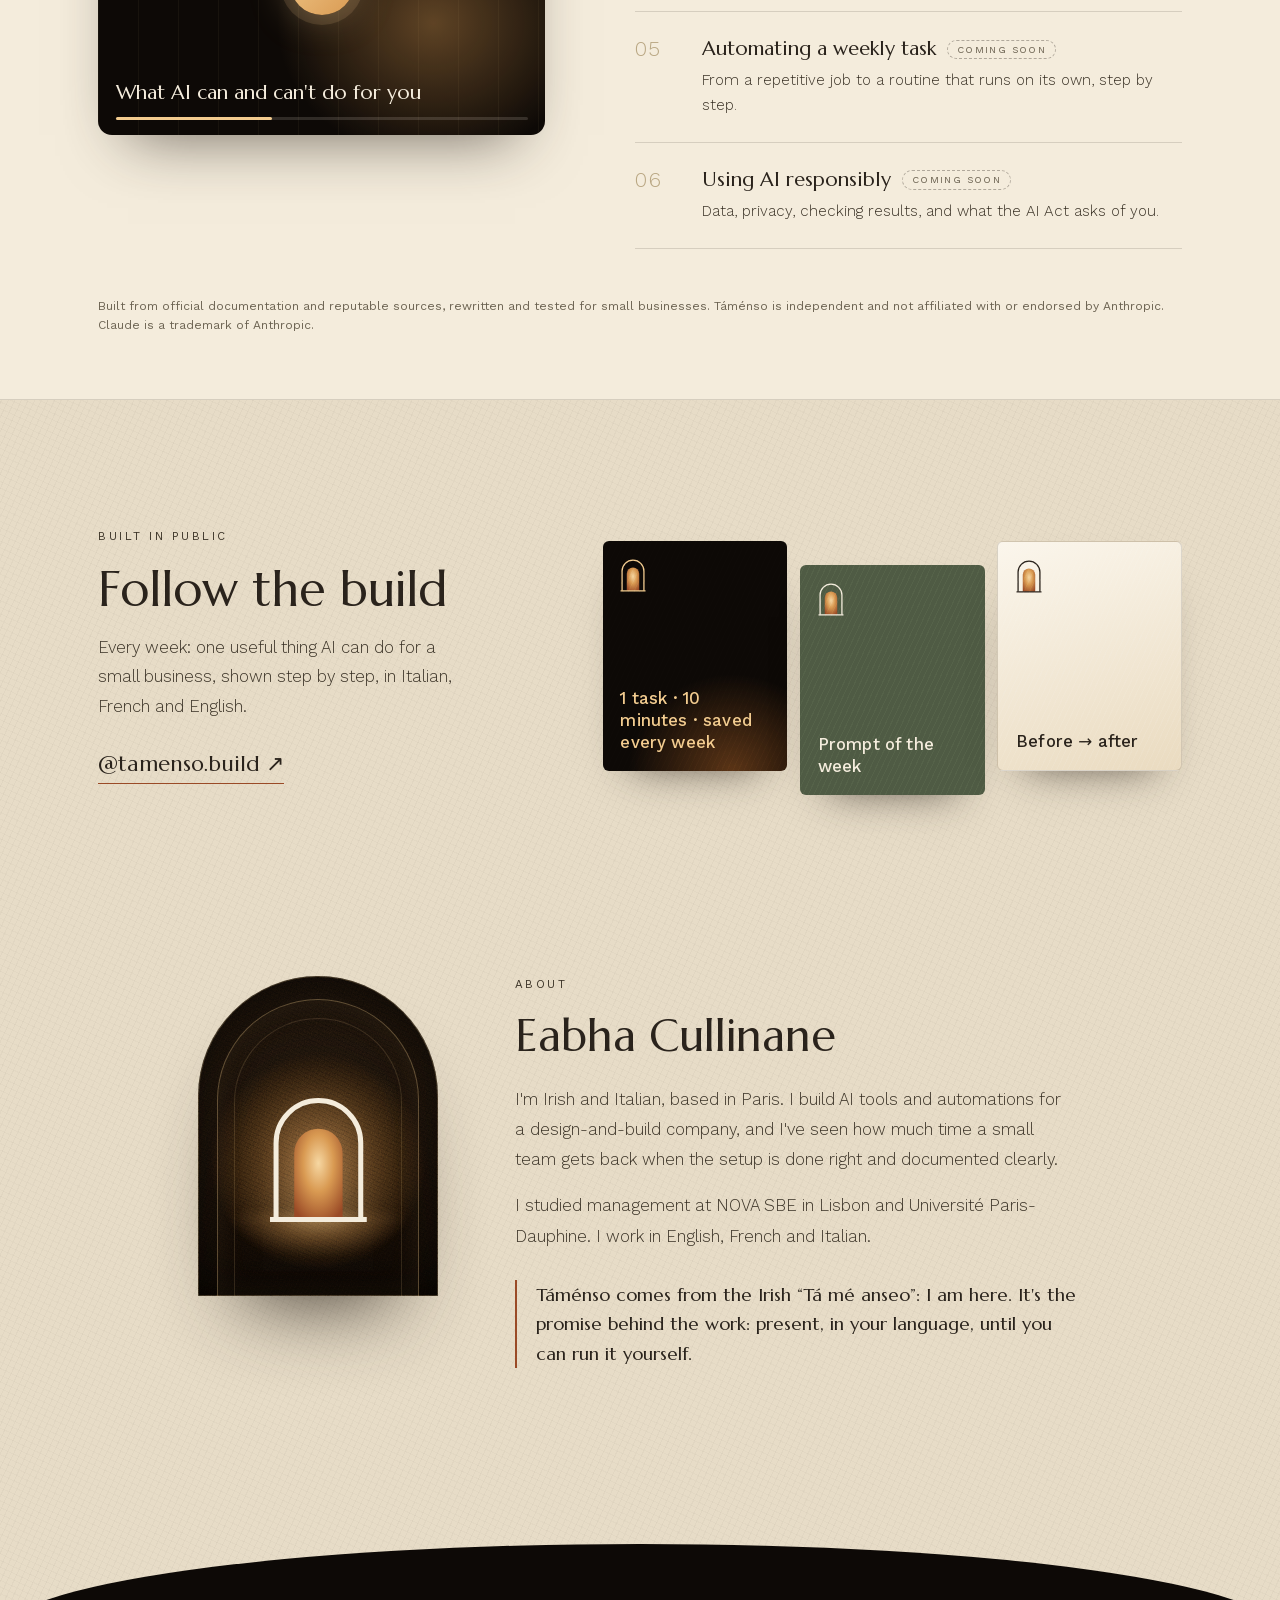
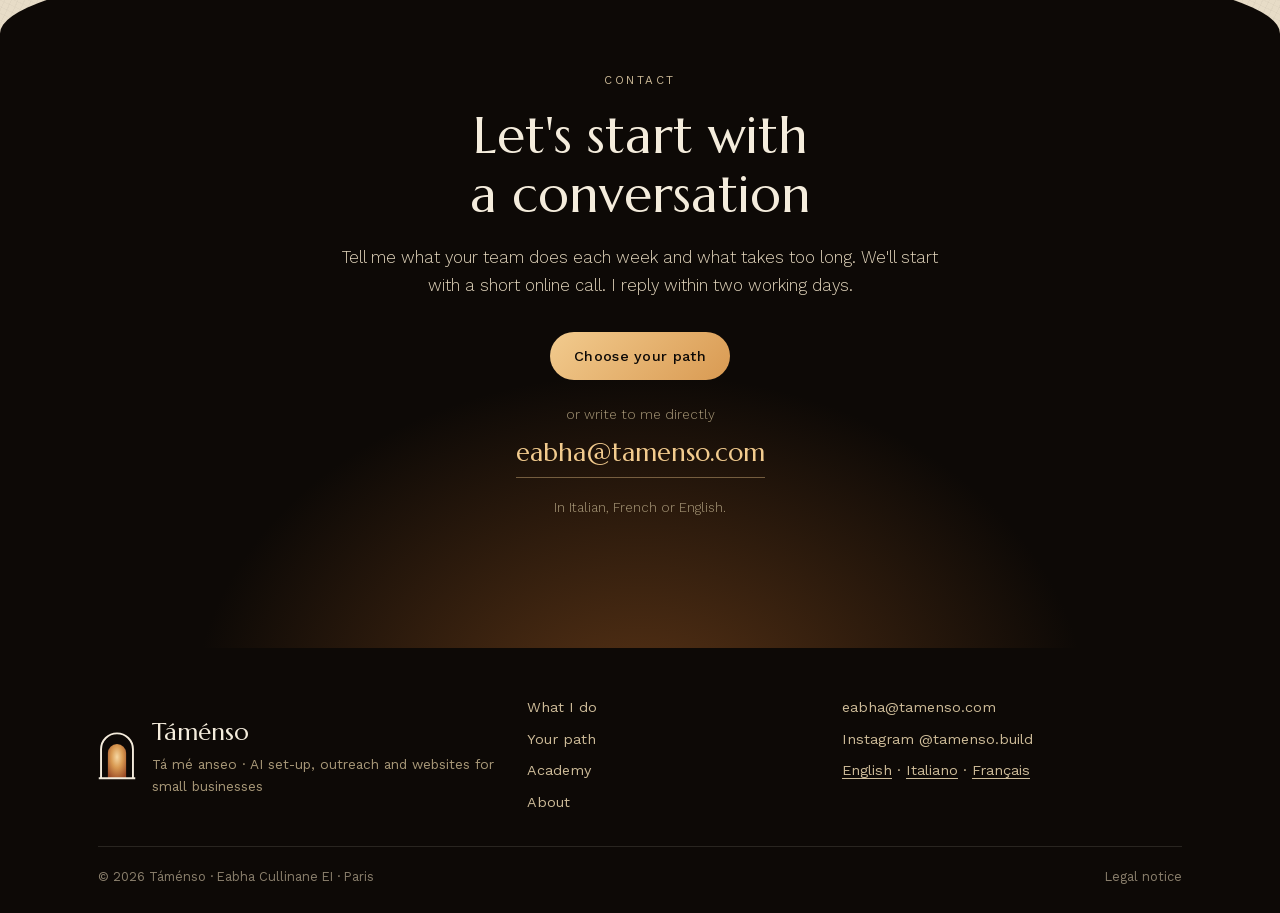
==== commit 57337b0a: "Academy: first 3 lessons (IT/FR/EN) with in-page lesson player Co-Authored-By: Claude Opus 5.5 <nore" ====
--- a/index.html
+++ b/index.html
@@ -335,27 +335,27 @@
   <section class="academy" id="academy" aria-labelledby="academy-h">
     <div class="academy-inner">
       <div class="section-head left reveal">
-        <p class="eyebrow">Táménso Academy · free lessons</p>
+        <p class="eyebrow">Táménso Academy · first 3 lessons free</p>
         <h2 id="academy-h">Learn Claude, in your language</h2>
         <p class="intro">The best material on AI is in English and written for developers. Táménso Academy turns it into short, free lessons for small businesses: plain language, real tasks, in Italian, French and English.</p>
         <div class="ctas">
           <a class="btn btn-ink" href="https://www.instagram.com/tamenso.build/" rel="noopener" target="_blank">Watch on Instagram</a>
           <a class="btn btn-line" href="mailto:eabha@tamenso.com?subject=Academy%20lessons">Get new lessons by email</a>
         </div>
-        <a class="video-frame" href="https://www.instagram.com/tamenso.build/" rel="noopener" target="_blank" aria-label="Watch on Instagram">
-          <span class="vf-tag">Lesson 02 · 3 min</span>
+        <button type="button" class="video-frame" data-lesson="l1" aria-label="Watch: What AI can and can&#x27;t do for you">
+          <span class="vf-tag">Lesson 01 · 3 min</span>
           <span class="vf-play" aria-hidden="true"></span>
-          <span class="vf-title">Asking well</span>
+          <span class="vf-title">What AI can and can&#x27;t do for you</span>
           <span class="vf-bar" aria-hidden="true"><i></i></span>
-        </a>
+        </button>
       </div>
       <ol class="modules">
-        <li class="reveal"><span class="mod-n">01</span><div><h3>What AI can and can&#x27;t do for you</h3><p>A clear picture, without hype, of where it saves time and where it doesn&#x27;t.</p></div></li>
-        <li class="reveal"><span class="mod-n">02</span><div><h3>Asking well</h3><p>How to brief Claude like a good colleague, with context, examples and a clear result.</p></div></li>
-        <li class="reveal"><span class="mod-n">03</span><div><h3>Your company&#x27;s knowledge, in one place</h3><p>Projects, documents and instructions so answers sound like your business.</p></div></li>
-        <li class="reveal"><span class="mod-n">04</span><div><h3>Connecting your tools</h3><p>Email, calendar, shared drives and CRM, linked so the assistant can act, not just answer.</p></div></li>
-        <li class="reveal"><span class="mod-n">05</span><div><h3>Automating a weekly task</h3><p>From a repetitive job to a routine that runs on its own, step by step.</p></div></li>
-        <li class="reveal"><span class="mod-n">06</span><div><h3>Using AI responsibly</h3><p>Data, privacy, checking results, and what the AI Act asks of you.</p></div></li>
+        <li class="reveal"><span class="mod-n">01</span><div><h3>What AI can and can&#x27;t do for you</h3><p>A clear picture, without hype, of where it saves time and where it doesn&#x27;t.</p><button type="button" class="watch" data-lesson="l1"><span class="watch-play" aria-hidden="true"></span>Watch · 3 min</button></div></li>
+        <li class="reveal"><span class="mod-n">02</span><div><h3>Asking well</h3><p>How to brief Claude like a good colleague, with context, examples and a clear result.</p><button type="button" class="watch" data-lesson="l2"><span class="watch-play" aria-hidden="true"></span>Watch · 3 min</button></div></li>
+        <li class="reveal"><span class="mod-n">03</span><div><h3>Your company&#x27;s knowledge, in one place</h3><p>Projects, documents and instructions so answers sound like your business.</p><button type="button" class="watch" data-lesson="l3"><span class="watch-play" aria-hidden="true"></span>Watch · 3 min</button></div></li>
+        <li class="reveal mod-soon"><span class="mod-n">04</span><div><h3>Connecting your tools <span class="soon">Coming soon</span></h3><p>Email, calendar, shared drives and CRM, linked so the assistant can act, not just answer.</p></div></li>
+        <li class="reveal mod-soon"><span class="mod-n">05</span><div><h3>Automating a weekly task <span class="soon">Coming soon</span></h3><p>From a repetitive job to a routine that runs on its own, step by step.</p></div></li>
+        <li class="reveal mod-soon"><span class="mod-n">06</span><div><h3>Using AI responsibly <span class="soon">Coming soon</span></h3><p>Data, privacy, checking results, and what the AI Act asks of you.</p></div></li>
       </ol>
     </div>
     <p class="disclaimer">Built from official documentation and reputable sources, rewritten and tested for small businesses. Táménso is independent and not affiliated with or endorsed by Anthropic. Claude is a trademark of Anthropic.</p>
@@ -406,6 +406,28 @@
   </section>
 
 </main>
+
+
+<!-- ============ LESSON PLAYER ============ -->
+<div class="player" id="player" role="dialog" aria-modal="true" aria-labelledby="pl-title" hidden
+     data-copy="Copy" data-copied="Copied" data-before="Before" data-after="After"
+     data-example="Example" data-lesson="Lesson" data-next="Next lesson">
+  <div class="pl-shell">
+    <div class="pl-top">
+      <p class="pl-meta"><svg class="pl-mark" aria-hidden="true"><use href="#mark"/></svg><span id="pl-title"></span></p>
+      <button type="button" class="pl-close" aria-label="Close">×</button>
+    </div>
+    <div class="pl-bars" aria-hidden="true"></div>
+    <div class="pl-stage" aria-live="polite"></div>
+    <div class="pl-controls">
+      <button type="button" class="pl-btn pl-prev" aria-label="Previous">←</button>
+      <button type="button" class="pl-btn pl-toggle" aria-label="Pause" data-play="Play" data-pause="Pause"><span class="pl-icon"></span></button>
+      <button type="button" class="pl-btn pl-next" aria-label="Next">→</button>
+      <span class="pl-count"></span>
+    </div>
+  </div>
+</div>
+<script type="application/json" id="lessons-data">[{"id": "l1", "n": "01", "mins": 3, "title": "What AI can and can't do for you", "slides": [{"t": "title", "h": "What AI can and can't do for you", "p": "Three minutes to know where Claude saves you time, and where you stay in charge."}, {"t": "text", "h": "Think of a fast, well-read assistant for words", "p": "Claude reads, writes, summarises, translates and sorts text very well. Anything your team does with emails, documents and messages is a candidate."}, {"t": "list", "h": "Where it saves time this week", "items": ["Replies to the questions you answer every day", "Menus, product texts and posts in three languages", "First drafts of quotes and proposals", "Meeting notes turned into a to-do list"]}, {"t": "list", "h": "What it can't do on its own", "items": ["Know your prices, clients or stock unless you give them", "Be right every time: it can sound sure and still be wrong", "Decide for you: your judgement stays the last step"]}, {"t": "example", "h": "Treat it like a new colleague's draft", "p": "Read before you send. Check numbers, names, dates and anything you would be embarrassed to get wrong.", "ex": "40 supplier emails → a one-page summary of what's late, what changed and what needs an answer. You check the summary in 5 minutes instead of reading for an hour."}, {"t": "prompt", "h": "Try it", "p": "Paste a few real emails you received this week and use this:", "prompt": "Here are 5 emails I received this week. Group them by topic, tell me which ones need an answer today, and draft a short, friendly and professional reply for each."}, {"t": "end", "h": "In one line", "p": "Claude drafts, sorts and translates; you check and decide. Next: how to ask well."}]}, {"id": "l2", "n": "02", "mins": 3, "title": "Asking well", "slides": [{"t": "title", "h": "Asking well", "p": "The quality of the answer depends on the quality of the request. Here is how to brief Claude like a good colleague."}, {"t": "list", "h": "A good request has four parts", "items": ["Context: who you are and who it's for", "Task: what you want, exactly", "Limits: length, tone, language", "An example of what good looks like"]}, {"t": "compare", "h": "Before and after", "before": "Write a menu description.", "after": "I run a family trattoria in Bologna. Write 3 menu descriptions (max 20 words each) for our tagliatelle al ragù, in Italian and English. Warm, not fancy. Here's one we like: “Our nonna's Sunday ragù, slow-cooked for six hours.”"}, {"t": "text", "h": "Then talk back", "p": "The first answer is a starting point. Say “shorter”, “more formal”, “give me three options” or “keep the second one and change the ending”. Two or three rounds usually get you there."}, {"t": "list", "h": "Small habits that help", "items": ["Paste the real material: the email, the price list, the notes", "Ask it to ask you questions if something is missing", "Say what to avoid, not only what you want"]}, {"t": "prompt", "h": "Try it", "p": "Pick one text you write often and fill in the brackets:", "prompt": "I run [your business] in [city]. Write [what] for [who], in [language], max [length]. The tone should be [tone]. Here is an example we like: [paste]. Before you start, ask me anything you need to know."}, {"t": "end", "h": "In one line", "p": "Context, task, limits, example, then refine together. Next: give Claude your company's knowledge once."}]}, {"id": "l3", "n": "03", "mins": 3, "title": "Your company's knowledge, in one place", "slides": [{"t": "title", "h": "Your company's knowledge, in one place", "p": "Stop re-explaining your business in every chat."}, {"t": "text", "h": "Projects: a room for each part of your work", "p": "In Claude, a Project holds documents and instructions you set once. Every conversation inside it already knows them."}, {"t": "list", "h": "What to put inside", "items": ["Price list, opening hours, policies", "Your most frequent questions and good answers", "Examples of texts in your tone of voice", "Menu, catalogue or service descriptions"]}, {"t": "example", "h": "Write the instructions once", "p": "Short, clear rules work best.", "ex": "You answer as the team of Trattoria Da Giulia. Reply in the customer's language. Be warm and brief. Never confirm a booking yourself: suggest times and say we will confirm within the hour."}, {"t": "list", "h": "Keep it useful", "items": ["One project per area: customers, suppliers, marketing", "Update the documents when prices or hours change", "Keep private data out of it unless your plan and policy allow it"]}, {"t": "prompt", "h": "Try it", "p": "Create a project called “Customer replies”, add your FAQ and price list, paste the instructions above, then test it with a real message:", "prompt": "A customer wrote this: [paste]. Draft our reply using the project's information. Tell me if anything is missing from our documents."}, {"t": "end", "h": "In one line", "p": "Set up your knowledge once, and every answer starts from your business. That's the base for everything that follows."}]}]</script>
 
 <footer class="site-footer">
   <div class="foot-brand">
--- a/styles.css
+++ b/styles.css
@@ -856,3 +856,96 @@
 .about-mark { position: relative; z-index: 4; animation: doorBreathe 6s ease-in-out infinite; }
 @keyframes doorBreathe { 50% { filter: drop-shadow(0 0 28px #F2CB8Eaa) brightness(1.08); } }
 @media (prefers-reduced-motion: reduce) { .aa-grain, .aa-dust i, .about-mark { animation: none; } }
+
+/* ---------------- ACADEMY: watch buttons ---------------- */
+.watch {
+  margin-top: .8rem; display: inline-flex; align-items: center; gap: .55rem; cursor: pointer;
+  font: inherit; font-size: .85rem; color: var(--ink); background: none;
+  border: 1px solid #2A231C40; border-radius: 999px; padding: .45rem .95rem .45rem .5rem; min-height: 40px;
+  transition: background .25s ease, color .25s ease, border-color .25s ease;
+}
+.watch:hover { background: var(--ink); color: var(--glow); border-color: var(--ink); }
+.watch-play { width: 24px; height: 24px; border-radius: 50%; background: linear-gradient(135deg, var(--glow), var(--amber)); position: relative; }
+.watch-play::after { content: ""; position: absolute; left: 9px; top: 7px; border-left: 8px solid var(--night); border-top: 5px solid transparent; border-bottom: 5px solid transparent; }
+.mod-soon { opacity: .6; }
+.soon { font-family: var(--body); font-size: .62rem; letter-spacing: .14em; text-transform: uppercase; border: 1px dashed #2A231C55; border-radius: 999px; padding: .2rem .55rem; vertical-align: middle; margin-left: .3rem; color: var(--muted); }
+button.video-frame { width: 100%; border: 0; padding: 0; cursor: pointer; font: inherit; text-align: left; }
+
+/* ---------------- LESSON PLAYER ---------------- */
+.player {
+  position: fixed; inset: 0; z-index: 100; display: grid; place-items: center; padding: clamp(.6rem, 3vw, 2rem);
+  background: #0D0906e8; backdrop-filter: blur(8px);
+  animation: plIn .35s ease;
+}
+.player[hidden] { display: none !important; }
+@keyframes plIn { from { opacity: 0; } }
+.pl-shell {
+  width: min(1040px, 100%); max-height: 100%; display: flex; flex-direction: column; gap: 1rem;
+  color: var(--cream);
+}
+.pl-top { display: flex; justify-content: space-between; align-items: center; gap: 1rem; }
+.pl-meta { display: flex; align-items: center; gap: .7rem; font-size: .85rem; letter-spacing: .08em; color: #CDBB98; }
+.pl-mark { width: 18px; height: 24px; color: var(--cream); flex: none; }
+.pl-close { width: 44px; height: 44px; border-radius: 50%; border: 1px solid #F4ECDC40; background: none; color: var(--cream); font-size: 1.5rem; cursor: pointer; }
+.pl-close:hover { border-color: var(--glow); color: var(--glow); }
+.pl-bars { display: flex; gap: 6px; }
+.pl-bars span { flex: 1; height: 3px; border-radius: 3px; background: #F4ECDC26; overflow: hidden; position: relative; }
+.pl-bars span i { position: absolute; inset: 0; width: 0; background: var(--glow); }
+.pl-bars span.done i { width: 100%; }
+.pl-stage {
+  position: relative; overflow: auto; aspect-ratio: 16 / 9; max-height: 70vh; border-radius: 18px;
+  background:
+    radial-gradient(ellipse 45% 65% at 85% 110%, #6A3E1A 0%, transparent 70%),
+    repeating-linear-gradient(90deg, #F2CB8E08 0 1px, transparent 1px 64px),
+    #120C07;
+  box-shadow: inset 0 0 0 1px #F2CB8E26, 0 50px 100px -40px #000;
+  padding: clamp(1.4rem, 5vw, 4rem);
+  display: flex; flex-direction: column; justify-content: center;
+}
+.pl-stage::after {
+  content: ""; position: absolute; right: clamp(1rem, 4vw, 3rem); bottom: 0; width: clamp(70px, 12vw, 140px); aspect-ratio: 3 / 4;
+  border: 1px solid #F2CB8E40; border-bottom: 0; border-radius: 999px 999px 0 0; pointer-events: none;
+  background: radial-gradient(ellipse 60% 50% at 50% 70%, #F2CB8E30, transparent 70%);
+}
+.slide { max-width: 780px; animation: slideIn .6s cubic-bezier(.2,.7,.2,1); position: relative; z-index: 1; }
+@keyframes slideIn { from { opacity: 0; transform: translateY(14px); } }
+.slide .k { font-size: .75rem; letter-spacing: .2em; text-transform: uppercase; color: var(--glow); margin-bottom: 1rem; }
+.slide h3 { font-size: clamp(1.6rem, 4vw, 3rem); line-height: 1.1; margin-bottom: 1.1rem; color: #FFF4E2; }
+.slide.is-title h3 { font-size: clamp(2rem, 5.5vw, 4rem); background: linear-gradient(180deg, #FFF6E6 10%, var(--glow) 75%, var(--amber)); -webkit-background-clip: text; background-clip: text; color: transparent; }
+.slide p { font-weight: 300; font-size: clamp(1rem, 1.8vw, 1.3rem); line-height: 1.6; color: #E9DDC6; max-width: 46ch; }
+.slide ul { list-style: none; padding: 0; margin: .4rem 0 0; display: grid; gap: .7rem; }
+.slide li { font-size: clamp(1rem, 1.8vw, 1.25rem); line-height: 1.45; padding-left: 1.6rem; position: relative; color: #F4ECDC; opacity: 0; animation: liIn .5s ease forwards; }
+.slide li::before { content: ""; position: absolute; left: 0; top: .55em; width: 10px; height: 13px; border: 1.5px solid var(--glow); border-bottom: 0; border-radius: 6px 6px 0 0; }
+.slide li:nth-child(1) { animation-delay: .25s; } .slide li:nth-child(2) { animation-delay: .7s; } .slide li:nth-child(3) { animation-delay: 1.15s; } .slide li:nth-child(4) { animation-delay: 1.6s; }
+@keyframes liIn { from { opacity: 0; transform: translateX(-8px); } to { opacity: 1; transform: none; } }
+.box { margin-top: 1.2rem; border-radius: 12px; padding: 1rem 1.2rem; font-size: clamp(.95rem, 1.6vw, 1.1rem); line-height: 1.55; max-width: 62ch; }
+.box small { display: block; font-size: .7rem; letter-spacing: .18em; text-transform: uppercase; margin-bottom: .4rem; }
+.box-ex { background: #F4ECDC12; border: 1px solid #F4ECDC26; color: #F4ECDC; }
+.box-ex small { color: #CDBB98; }
+.cmp { display: grid; grid-template-columns: minmax(0, .8fr) minmax(0, 1.2fr); gap: .8rem; max-width: 820px; }
+.box-before { background: #9A4A2622; border: 1px solid #9A4A2666; color: #E9DDC6; }
+.box-before s { text-decoration-color: #E08A5Eaa; }
+.box-before small { color: #E08A5E; text-decoration: none; display: block; }
+.box-after { background: #F2CB8E1a; border: 1px solid #F2CB8E66; color: #FFF4E2; }
+.box-after small { color: var(--glow); }
+.prompt-box { position: relative; background: #0B0704; border: 1px solid #F2CB8E55; font-family: ui-monospace, "SF Mono", Menlo, monospace; font-size: clamp(.85rem, 1.4vw, 1rem); color: #FFE7BD; padding-right: 6.5rem; }
+.copy-btn { position: absolute; top: .7rem; right: .7rem; font: inherit; font-family: var(--body); font-size: .8rem; background: linear-gradient(135deg, var(--glow), var(--amber)); color: var(--night); border: 0; border-radius: 999px; padding: .45rem .9rem; cursor: pointer; }
+.next-lesson { margin-top: 1.6rem; }
+.pl-controls { display: flex; align-items: center; gap: .6rem; justify-content: center; }
+.pl-btn { width: 48px; height: 48px; border-radius: 50%; border: 1px solid #F4ECDC40; background: none; color: var(--cream); font-size: 1.1rem; cursor: pointer; display: grid; place-items: center; }
+.pl-btn:hover { border-color: var(--glow); color: var(--glow); }
+.pl-toggle { width: 58px; height: 58px; background: linear-gradient(135deg, var(--glow), var(--amber)); border: 0; color: var(--night); }
+.pl-icon { width: 14px; height: 16px; border-left: 4px solid var(--night); border-right: 4px solid var(--night); }
+.pl-toggle.paused .pl-icon { border-right: 0; border-left: 14px solid var(--night); border-top: 8px solid transparent; border-bottom: 8px solid transparent; width: 0; height: 0; margin-left: 4px; }
+.pl-controls { position: relative; }
+.pl-count { position: absolute; right: 0; font-size: .8rem; color: #A89878; font-variant-numeric: tabular-nums; }
+@media (max-width: 700px) {
+  .pl-stage { aspect-ratio: auto; min-height: 62vh; max-height: 72vh; justify-content: flex-start; }
+  .cmp { grid-template-columns: 1fr; }
+  .pl-count { display: none; }
+  .prompt-box { padding-right: 1.2rem; padding-top: 3rem; }
+}
+@media (prefers-reduced-motion: reduce) { .slide, .slide li { animation: none; opacity: 1; } }
+body.pl-open { overflow: hidden; }
+
+body.pl-open .float-cta { display: none !important; }
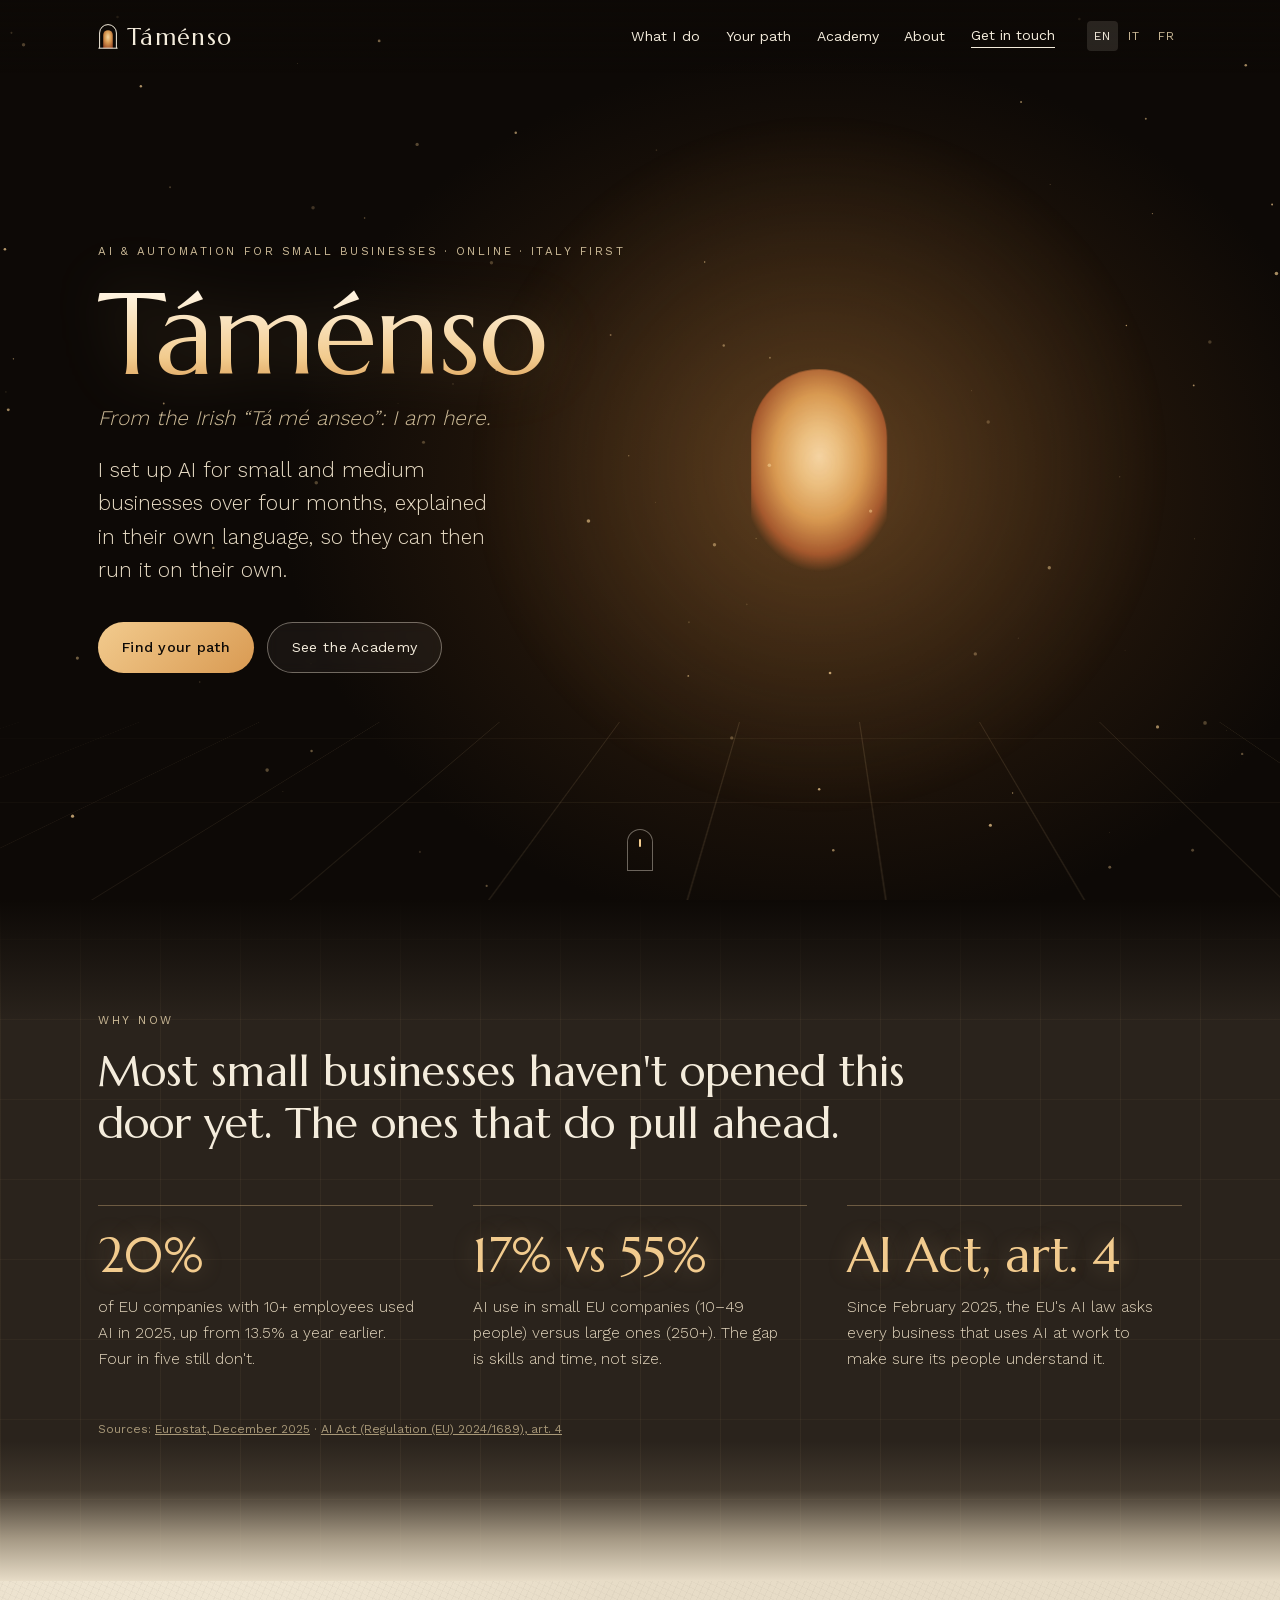
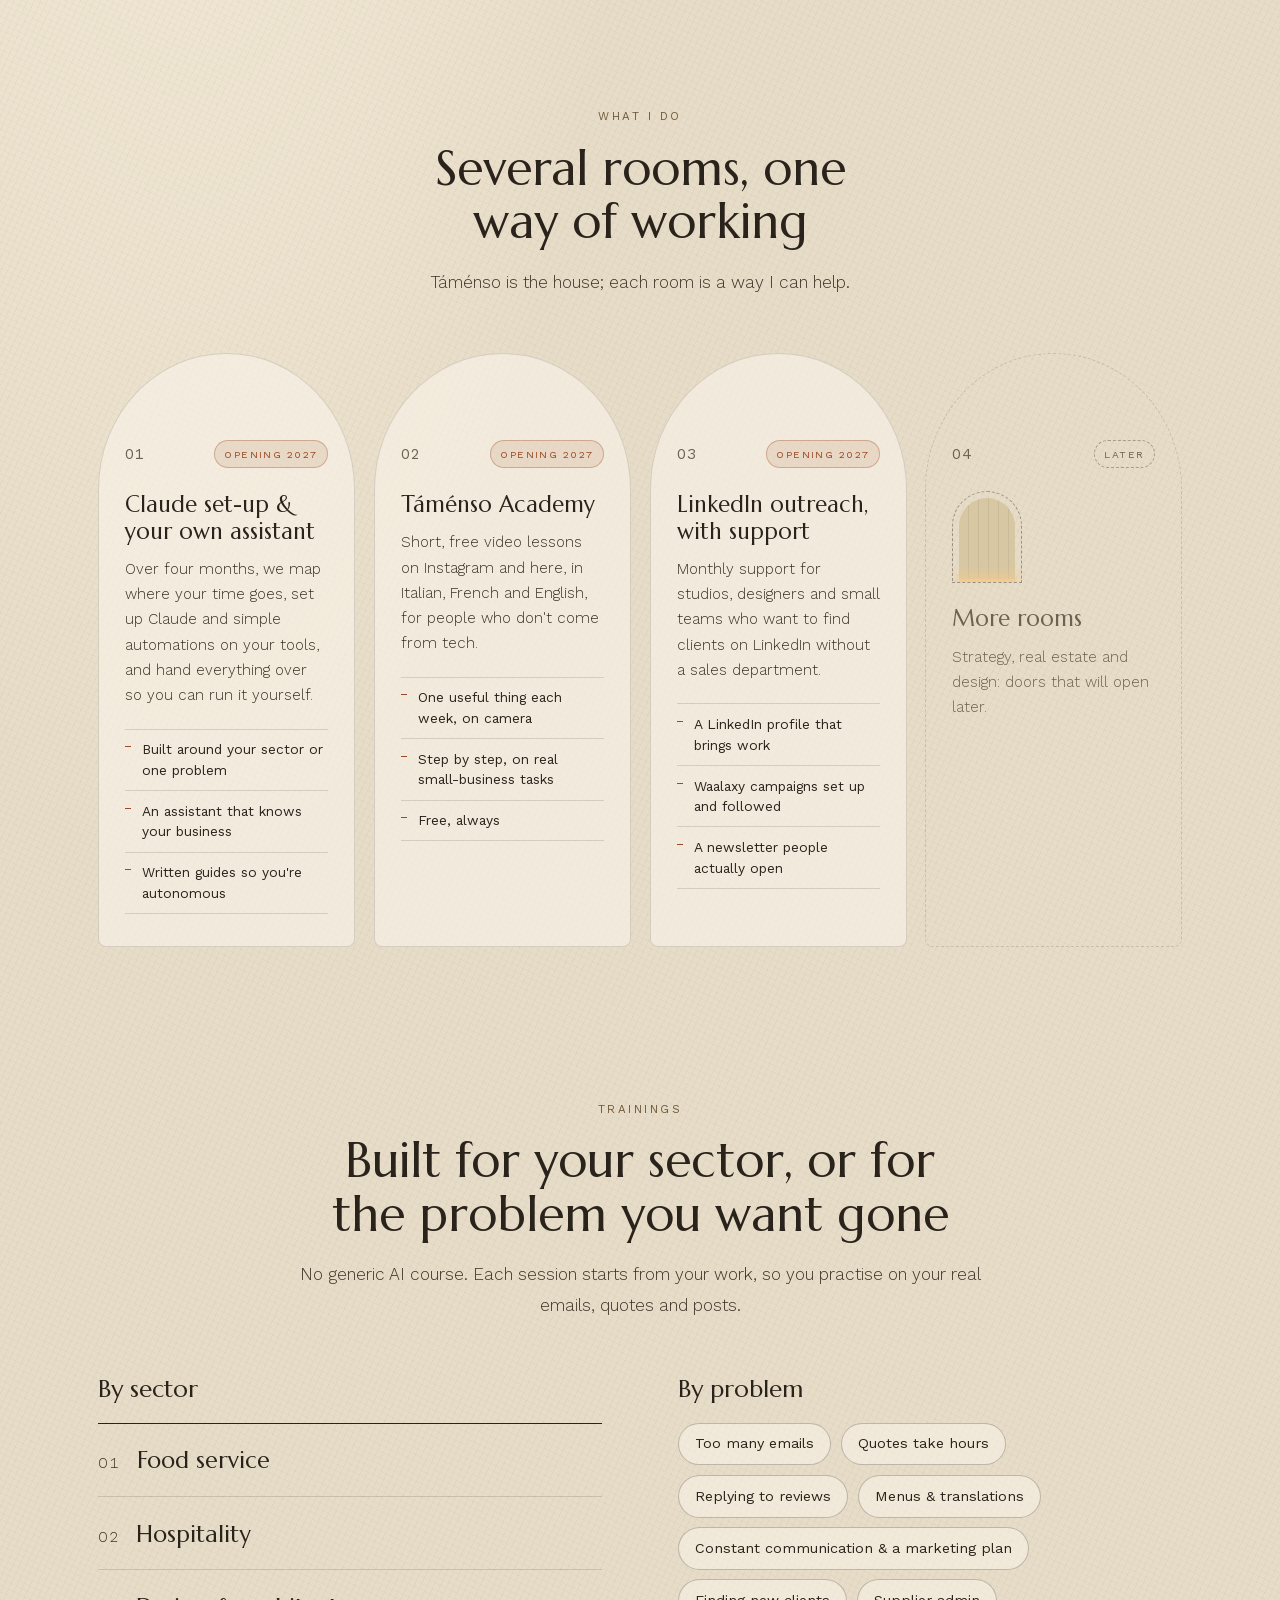
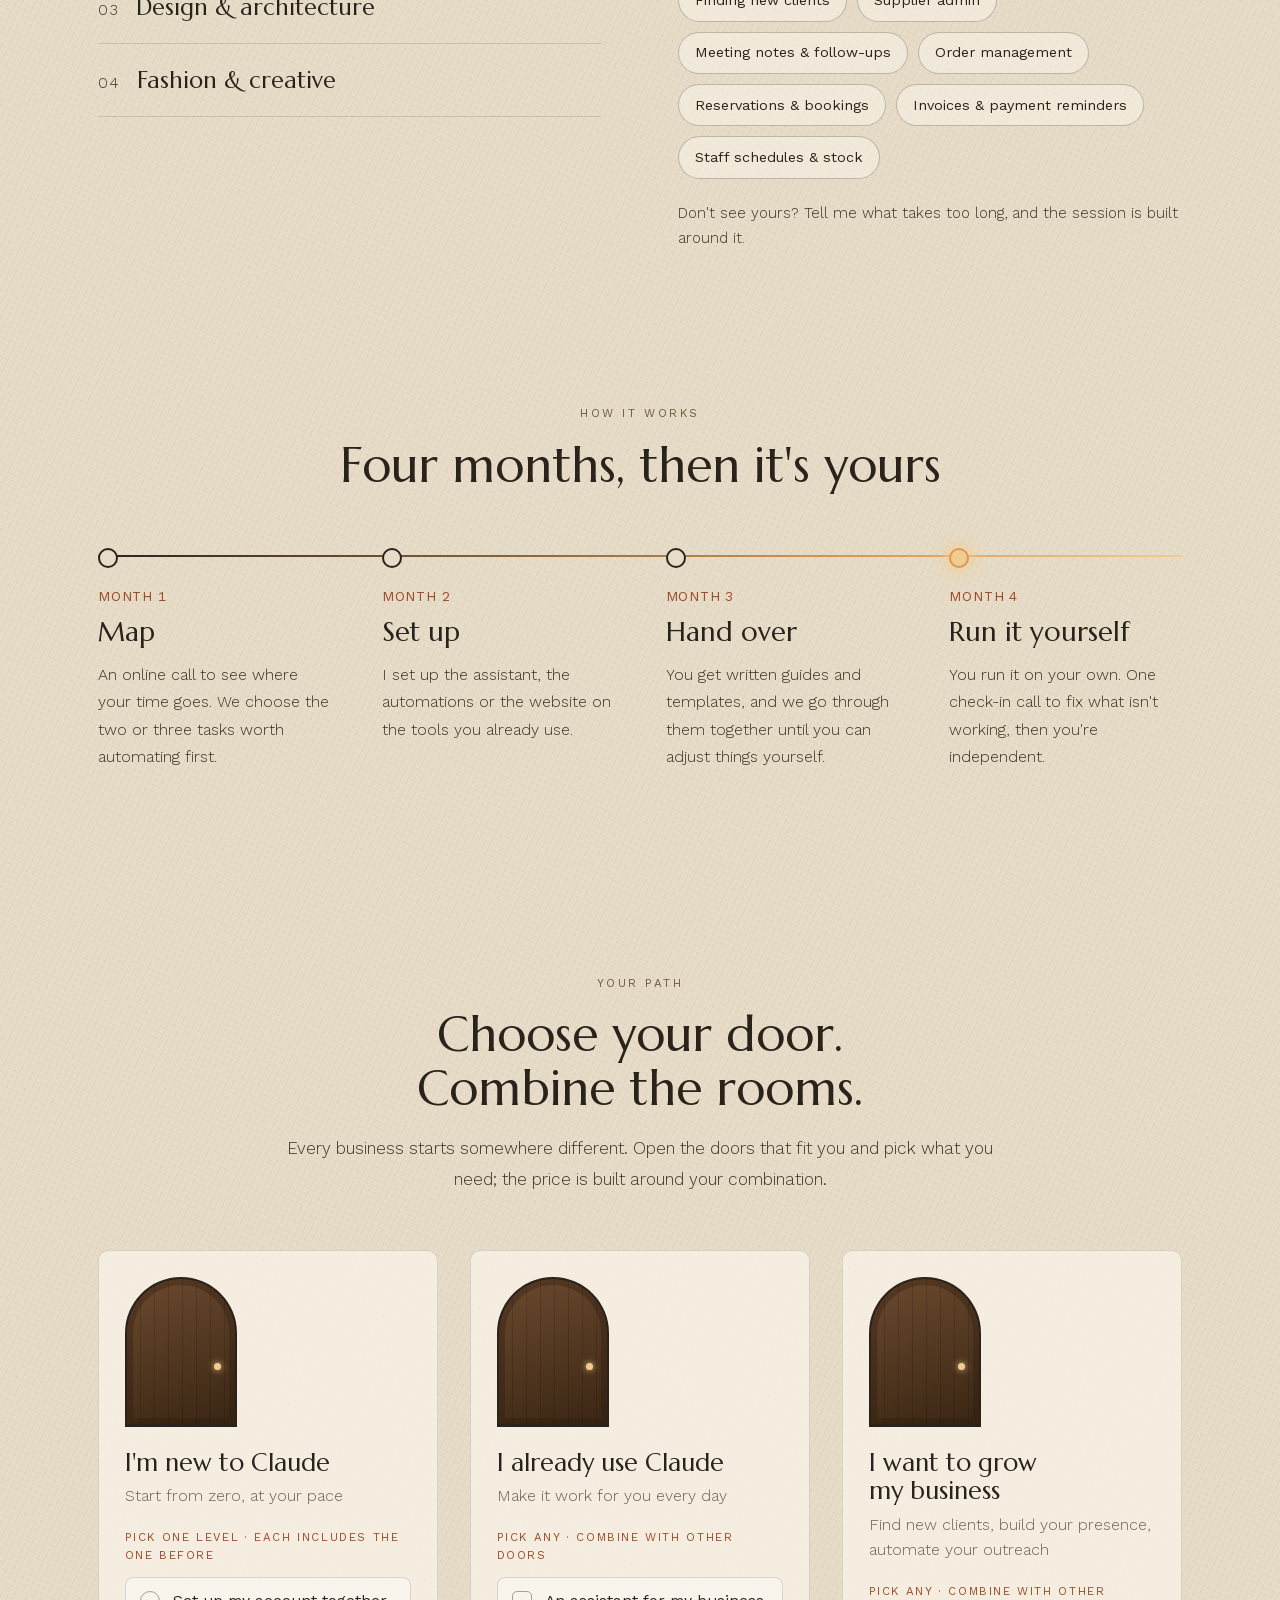
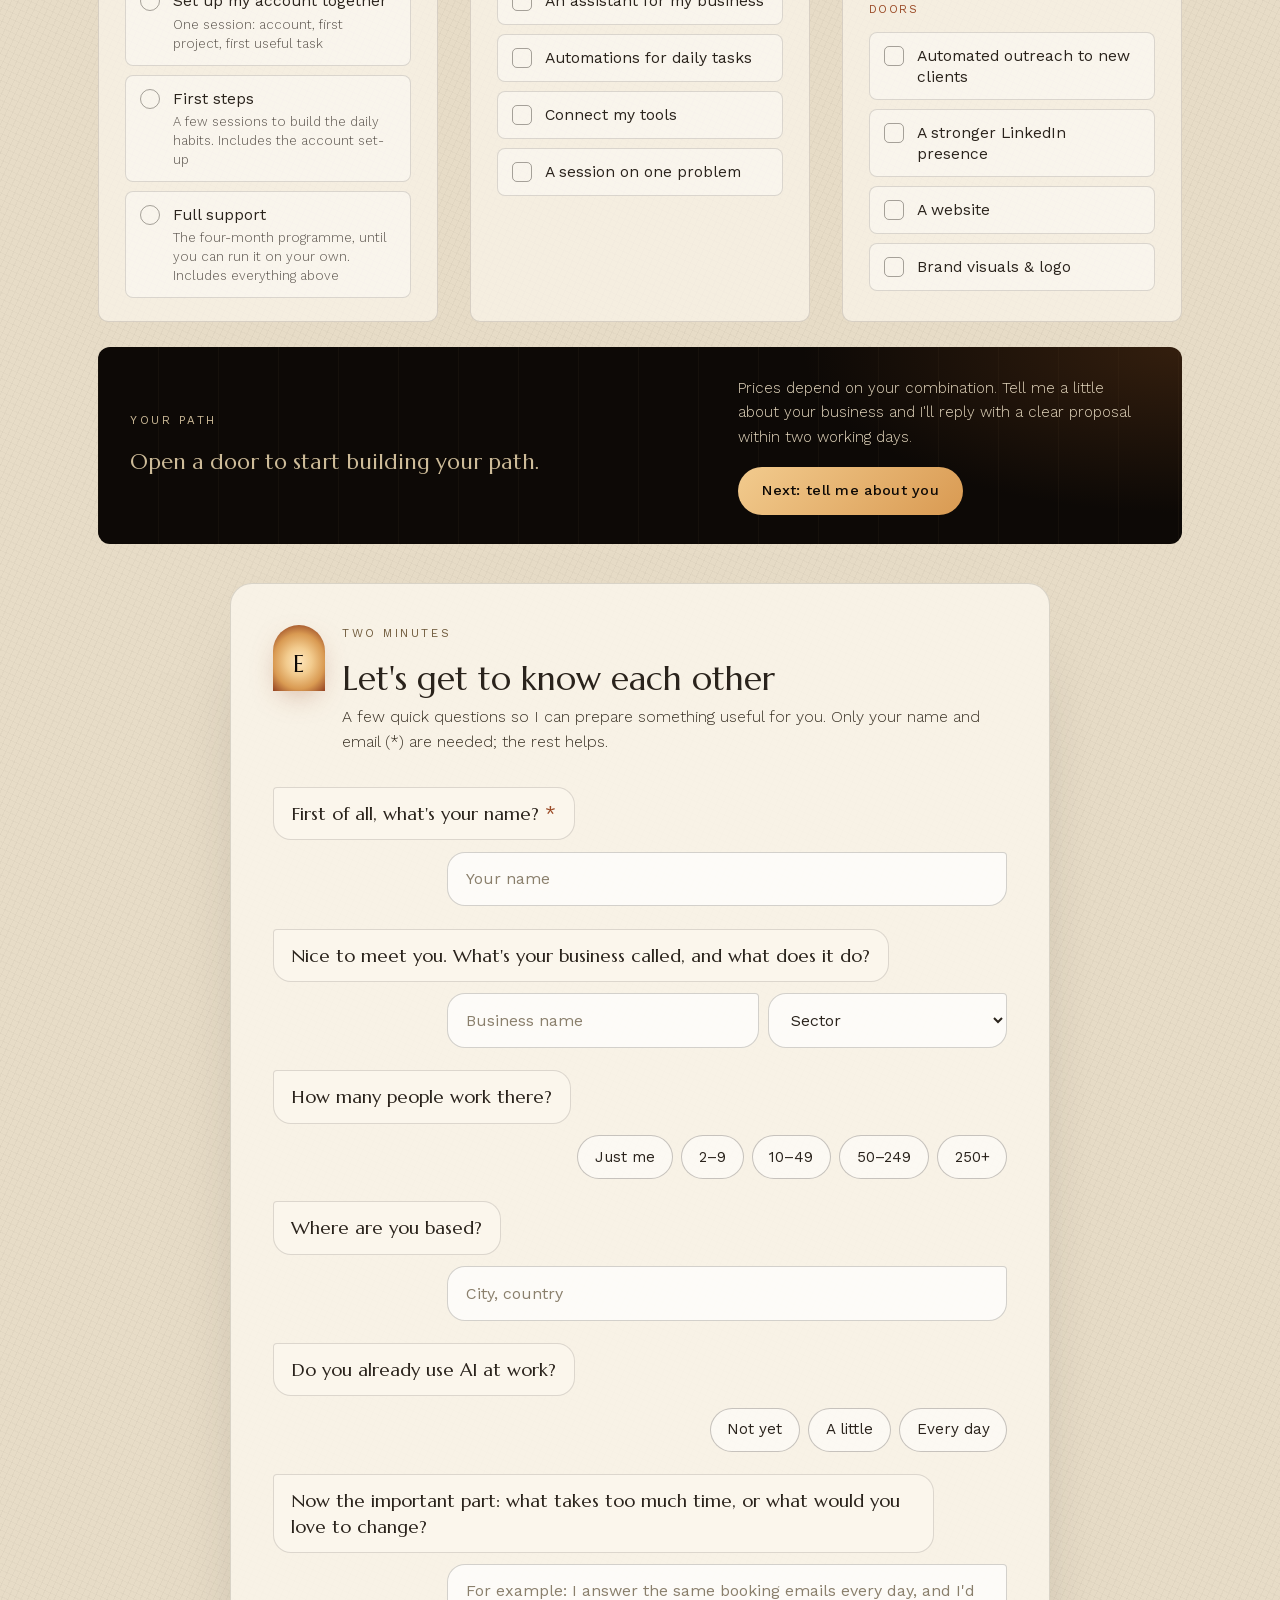
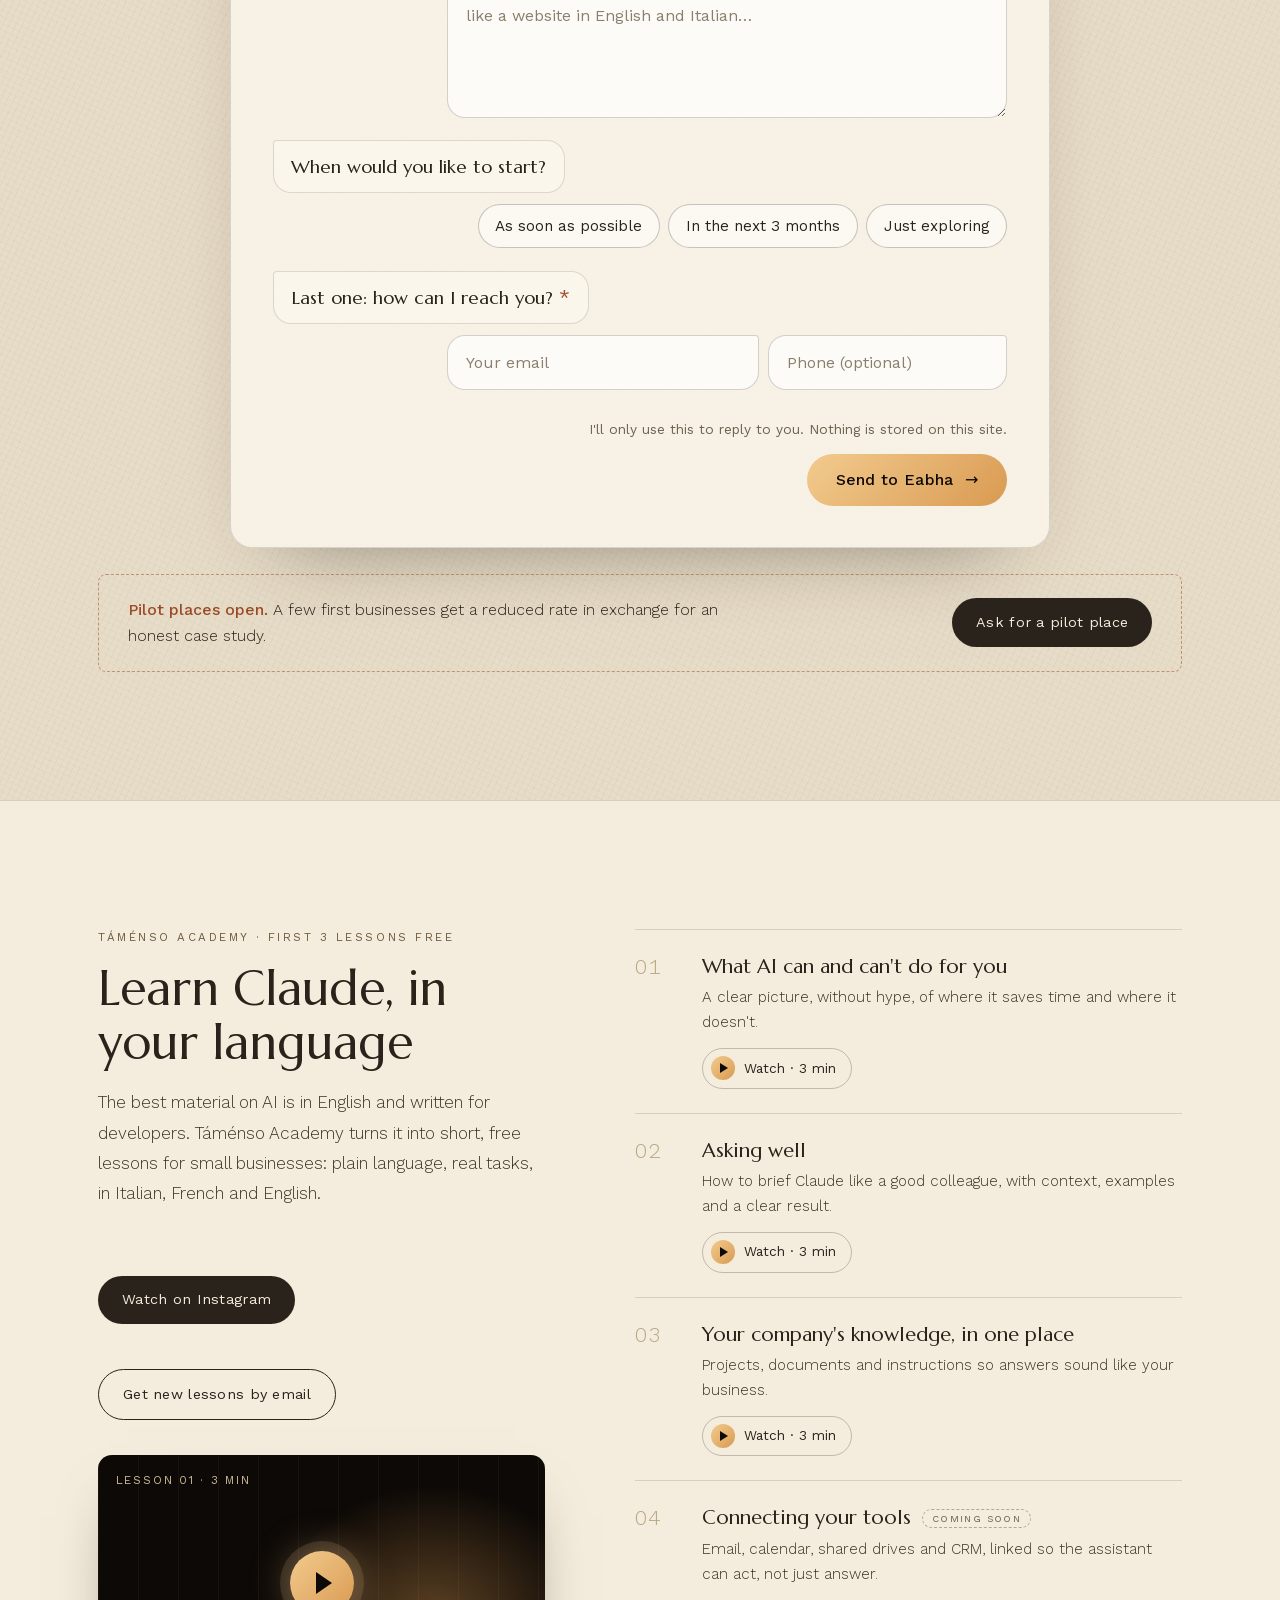
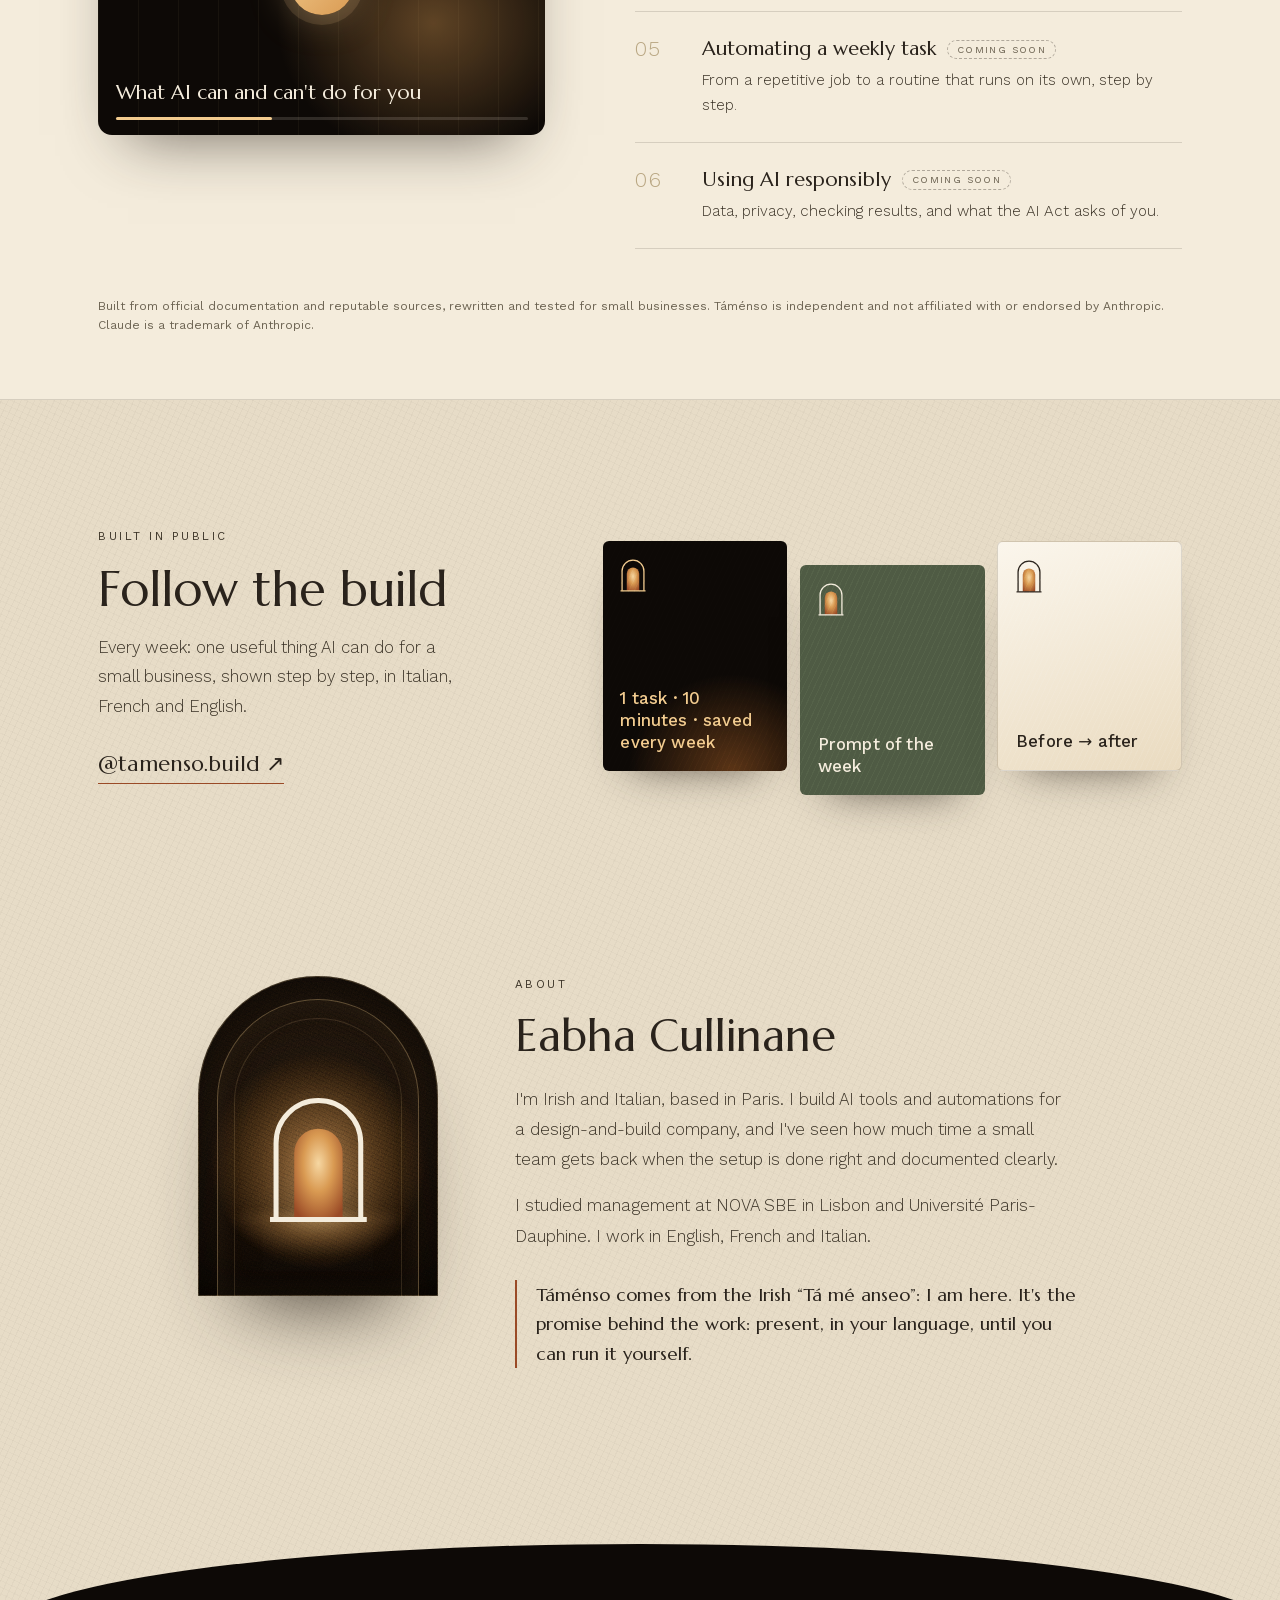
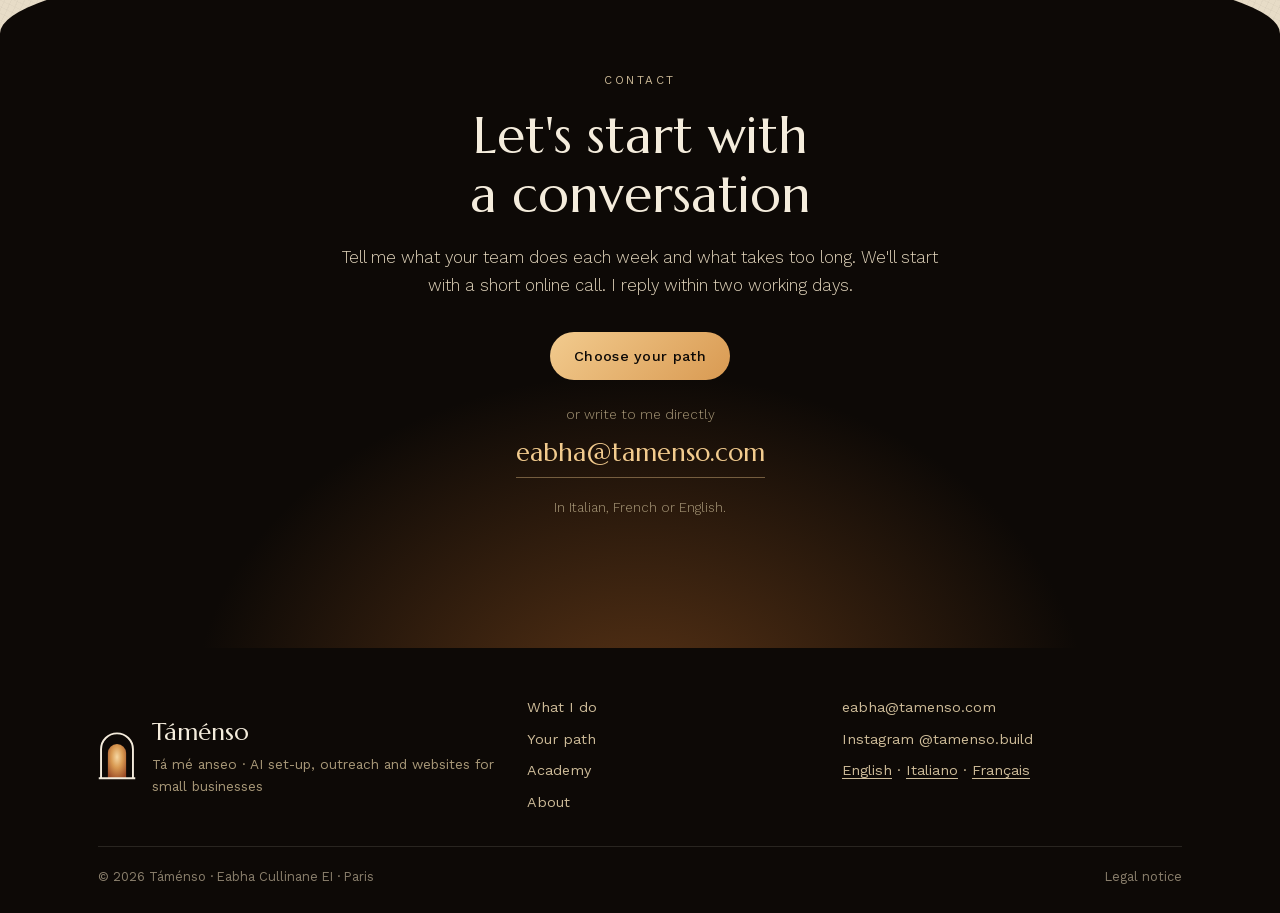
==== commit a7e769e9: "Lesson 01 as a real video (EN) in the lesson player Co-Authored-By: Claude Opus 5.5 <noreply@anthrop" ====
--- a/index.html
+++ b/index.html
@@ -427,7 +427,7 @@
     </div>
   </div>
 </div>
-<script type="application/json" id="lessons-data">[{"id": "l1", "n": "01", "mins": 3, "title": "What AI can and can't do for you", "slides": [{"t": "title", "h": "What AI can and can't do for you", "p": "Three minutes to know where Claude saves you time, and where you stay in charge."}, {"t": "text", "h": "Think of a fast, well-read assistant for words", "p": "Claude reads, writes, summarises, translates and sorts text very well. Anything your team does with emails, documents and messages is a candidate."}, {"t": "list", "h": "Where it saves time this week", "items": ["Replies to the questions you answer every day", "Menus, product texts and posts in three languages", "First drafts of quotes and proposals", "Meeting notes turned into a to-do list"]}, {"t": "list", "h": "What it can't do on its own", "items": ["Know your prices, clients or stock unless you give them", "Be right every time: it can sound sure and still be wrong", "Decide for you: your judgement stays the last step"]}, {"t": "example", "h": "Treat it like a new colleague's draft", "p": "Read before you send. Check numbers, names, dates and anything you would be embarrassed to get wrong.", "ex": "40 supplier emails → a one-page summary of what's late, what changed and what needs an answer. You check the summary in 5 minutes instead of reading for an hour."}, {"t": "prompt", "h": "Try it", "p": "Paste a few real emails you received this week and use this:", "prompt": "Here are 5 emails I received this week. Group them by topic, tell me which ones need an answer today, and draft a short, friendly and professional reply for each."}, {"t": "end", "h": "In one line", "p": "Claude drafts, sorts and translates; you check and decide. Next: how to ask well."}]}, {"id": "l2", "n": "02", "mins": 3, "title": "Asking well", "slides": [{"t": "title", "h": "Asking well", "p": "The quality of the answer depends on the quality of the request. Here is how to brief Claude like a good colleague."}, {"t": "list", "h": "A good request has four parts", "items": ["Context: who you are and who it's for", "Task: what you want, exactly", "Limits: length, tone, language", "An example of what good looks like"]}, {"t": "compare", "h": "Before and after", "before": "Write a menu description.", "after": "I run a family trattoria in Bologna. Write 3 menu descriptions (max 20 words each) for our tagliatelle al ragù, in Italian and English. Warm, not fancy. Here's one we like: “Our nonna's Sunday ragù, slow-cooked for six hours.”"}, {"t": "text", "h": "Then talk back", "p": "The first answer is a starting point. Say “shorter”, “more formal”, “give me three options” or “keep the second one and change the ending”. Two or three rounds usually get you there."}, {"t": "list", "h": "Small habits that help", "items": ["Paste the real material: the email, the price list, the notes", "Ask it to ask you questions if something is missing", "Say what to avoid, not only what you want"]}, {"t": "prompt", "h": "Try it", "p": "Pick one text you write often and fill in the brackets:", "prompt": "I run [your business] in [city]. Write [what] for [who], in [language], max [length]. The tone should be [tone]. Here is an example we like: [paste]. Before you start, ask me anything you need to know."}, {"t": "end", "h": "In one line", "p": "Context, task, limits, example, then refine together. Next: give Claude your company's knowledge once."}]}, {"id": "l3", "n": "03", "mins": 3, "title": "Your company's knowledge, in one place", "slides": [{"t": "title", "h": "Your company's knowledge, in one place", "p": "Stop re-explaining your business in every chat."}, {"t": "text", "h": "Projects: a room for each part of your work", "p": "In Claude, a Project holds documents and instructions you set once. Every conversation inside it already knows them."}, {"t": "list", "h": "What to put inside", "items": ["Price list, opening hours, policies", "Your most frequent questions and good answers", "Examples of texts in your tone of voice", "Menu, catalogue or service descriptions"]}, {"t": "example", "h": "Write the instructions once", "p": "Short, clear rules work best.", "ex": "You answer as the team of Trattoria Da Giulia. Reply in the customer's language. Be warm and brief. Never confirm a booking yourself: suggest times and say we will confirm within the hour."}, {"t": "list", "h": "Keep it useful", "items": ["One project per area: customers, suppliers, marketing", "Update the documents when prices or hours change", "Keep private data out of it unless your plan and policy allow it"]}, {"t": "prompt", "h": "Try it", "p": "Create a project called “Customer replies”, add your FAQ and price list, paste the instructions above, then test it with a real message:", "prompt": "A customer wrote this: [paste]. Draft our reply using the project's information. Tell me if anything is missing from our documents."}, {"t": "end", "h": "In one line", "p": "Set up your knowledge once, and every answer starts from your business. That's the base for everything that follows."}]}]</script>
+<script type="application/json" id="lessons-data">[{"id": "l1", "n": "01", "mins": 3, "title": "What AI can and can't do for you", "slides": [{"t": "title", "h": "What AI can and can't do for you", "p": "Three minutes to know where Claude saves you time, and where you stay in charge."}, {"t": "text", "h": "Think of a fast, well-read assistant for words", "p": "Claude reads, writes, summarises, translates and sorts text very well. Anything your team does with emails, documents and messages is a candidate."}, {"t": "list", "h": "Where it saves time this week", "items": ["Replies to the questions you answer every day", "Menus, product texts and posts in three languages", "First drafts of quotes and proposals", "Meeting notes turned into a to-do list"]}, {"t": "list", "h": "What it can't do on its own", "items": ["Know your prices, clients or stock unless you give them", "Be right every time: it can sound sure and still be wrong", "Decide for you: your judgement stays the last step"]}, {"t": "example", "h": "Treat it like a new colleague's draft", "p": "Read before you send. Check numbers, names, dates and anything you would be embarrassed to get wrong.", "ex": "40 supplier emails → a one-page summary of what's late, what changed and what needs an answer. You check the summary in 5 minutes instead of reading for an hour."}, {"t": "prompt", "h": "Try it", "p": "Paste a few real emails you received this week and use this:", "prompt": "Here are 5 emails I received this week. Group them by topic, tell me which ones need an answer today, and draft a short, friendly and professional reply for each."}, {"t": "end", "h": "In one line", "p": "Claude drafts, sorts and translates; you check and decide. Next: how to ask well."}], "video": "/assets/video/lesson-01-en.mp4", "poster": "/assets/video/lesson-01-en.jpg"}, {"id": "l2", "n": "02", "mins": 3, "title": "Asking well", "slides": [{"t": "title", "h": "Asking well", "p": "The quality of the answer depends on the quality of the request. Here is how to brief Claude like a good colleague."}, {"t": "list", "h": "A good request has four parts", "items": ["Context: who you are and who it's for", "Task: what you want, exactly", "Limits: length, tone, language", "An example of what good looks like"]}, {"t": "compare", "h": "Before and after", "before": "Write a menu description.", "after": "I run a family trattoria in Bologna. Write 3 menu descriptions (max 20 words each) for our tagliatelle al ragù, in Italian and English. Warm, not fancy. Here's one we like: “Our nonna's Sunday ragù, slow-cooked for six hours.”"}, {"t": "text", "h": "Then talk back", "p": "The first answer is a starting point. Say “shorter”, “more formal”, “give me three options” or “keep the second one and change the ending”. Two or three rounds usually get you there."}, {"t": "list", "h": "Small habits that help", "items": ["Paste the real material: the email, the price list, the notes", "Ask it to ask you questions if something is missing", "Say what to avoid, not only what you want"]}, {"t": "prompt", "h": "Try it", "p": "Pick one text you write often and fill in the brackets:", "prompt": "I run [your business] in [city]. Write [what] for [who], in [language], max [length]. The tone should be [tone]. Here is an example we like: [paste]. Before you start, ask me anything you need to know."}, {"t": "end", "h": "In one line", "p": "Context, task, limits, example, then refine together. Next: give Claude your company's knowledge once."}]}, {"id": "l3", "n": "03", "mins": 3, "title": "Your company's knowledge, in one place", "slides": [{"t": "title", "h": "Your company's knowledge, in one place", "p": "Stop re-explaining your business in every chat."}, {"t": "text", "h": "Projects: a room for each part of your work", "p": "In Claude, a Project holds documents and instructions you set once. Every conversation inside it already knows them."}, {"t": "list", "h": "What to put inside", "items": ["Price list, opening hours, policies", "Your most frequent questions and good answers", "Examples of texts in your tone of voice", "Menu, catalogue or service descriptions"]}, {"t": "example", "h": "Write the instructions once", "p": "Short, clear rules work best.", "ex": "You answer as the team of Trattoria Da Giulia. Reply in the customer's language. Be warm and brief. Never confirm a booking yourself: suggest times and say we will confirm within the hour."}, {"t": "list", "h": "Keep it useful", "items": ["One project per area: customers, suppliers, marketing", "Update the documents when prices or hours change", "Keep private data out of it unless your plan and policy allow it"]}, {"t": "prompt", "h": "Try it", "p": "Create a project called “Customer replies”, add your FAQ and price list, paste the instructions above, then test it with a real message:", "prompt": "A customer wrote this: [paste]. Draft our reply using the project's information. Tell me if anything is missing from our documents."}, {"t": "end", "h": "In one line", "p": "Set up your knowledge once, and every answer starts from your business. That's the base for everything that follows."}]}]</script>
 
 <footer class="site-footer">
   <div class="foot-brand">
--- a/styles.css
+++ b/styles.css
@@ -949,3 +949,9 @@
 body.pl-open { overflow: hidden; }
 
 body.pl-open .float-cta { display: none !important; }
+
+/* Video lessons */
+.player.is-video .pl-bars, .player.is-video .pl-controls { display: none; }
+.player.is-video .pl-stage { padding: 0; aspect-ratio: 16 / 9; max-height: none; background: #000; display: block; }
+.player.is-video .pl-stage::after { display: none; }
+.pl-video { display: block; width: 100%; height: 100%; border-radius: 18px; background: #000; }
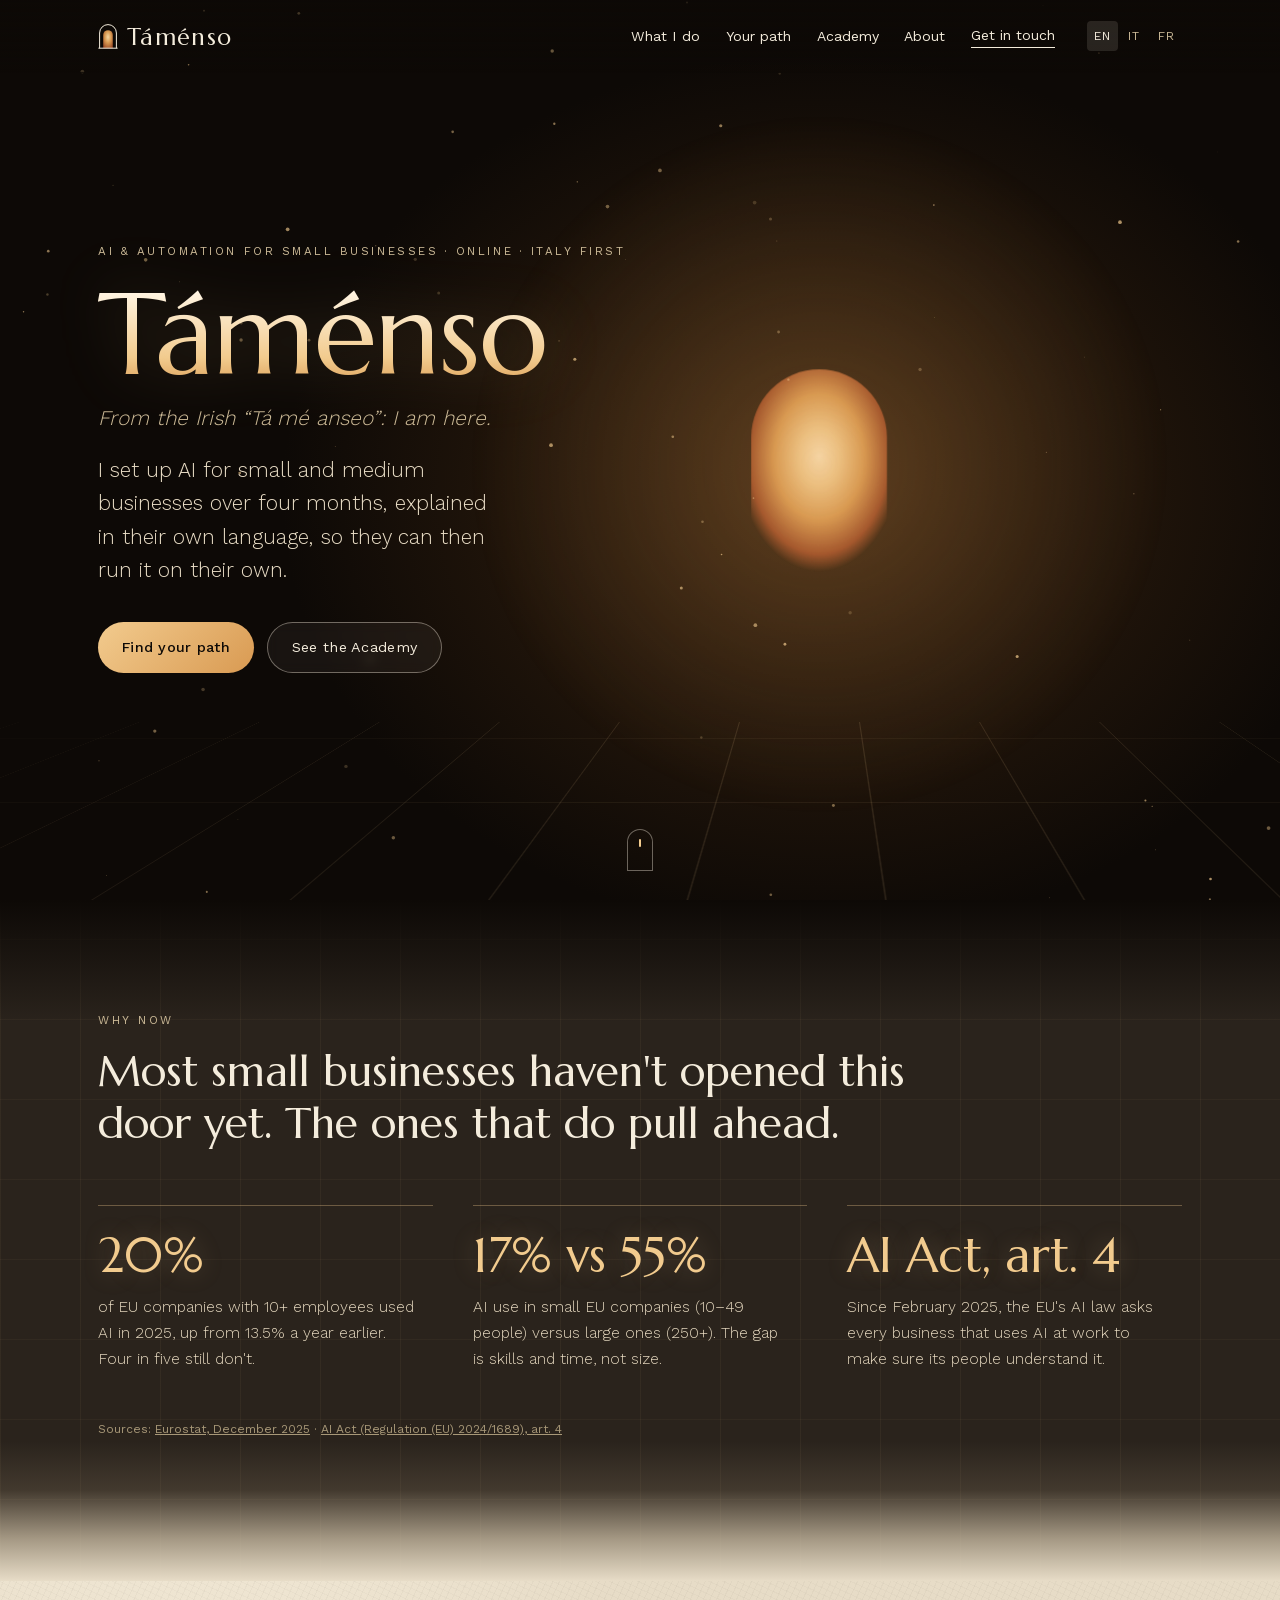
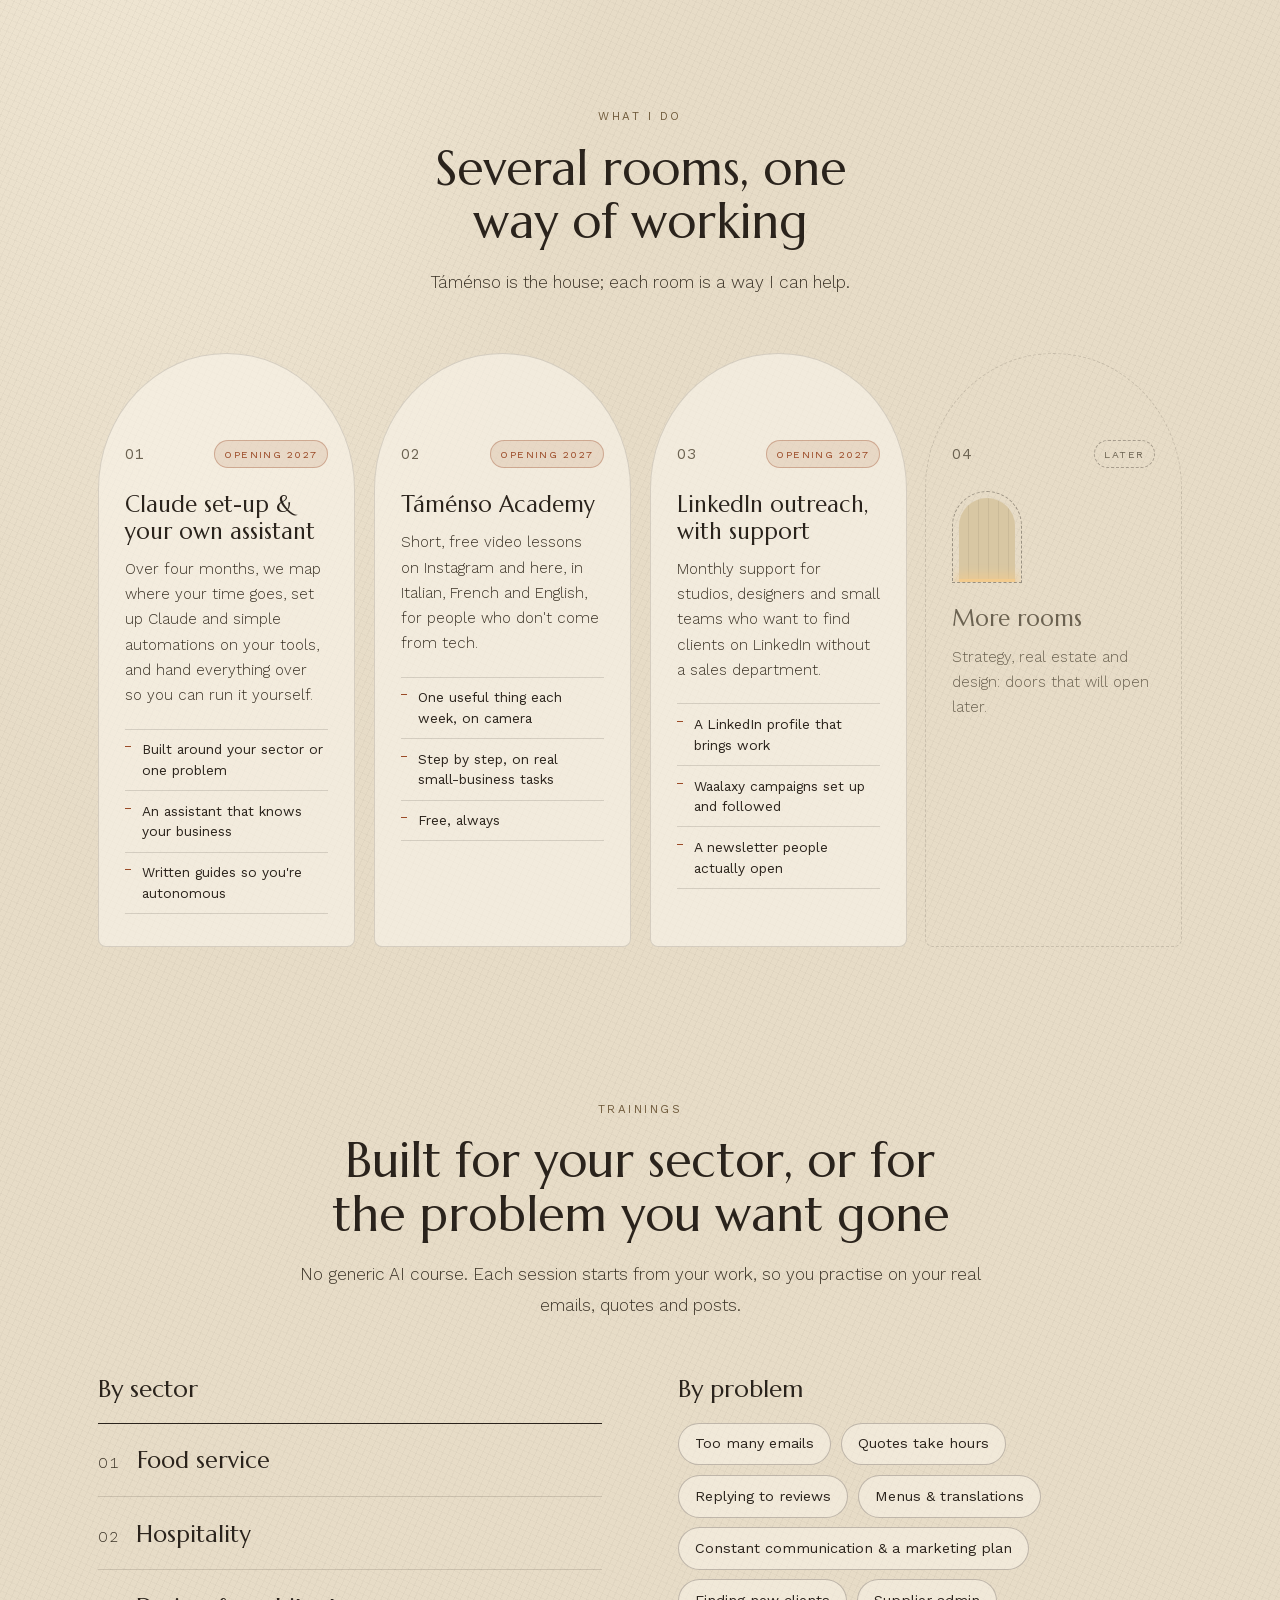
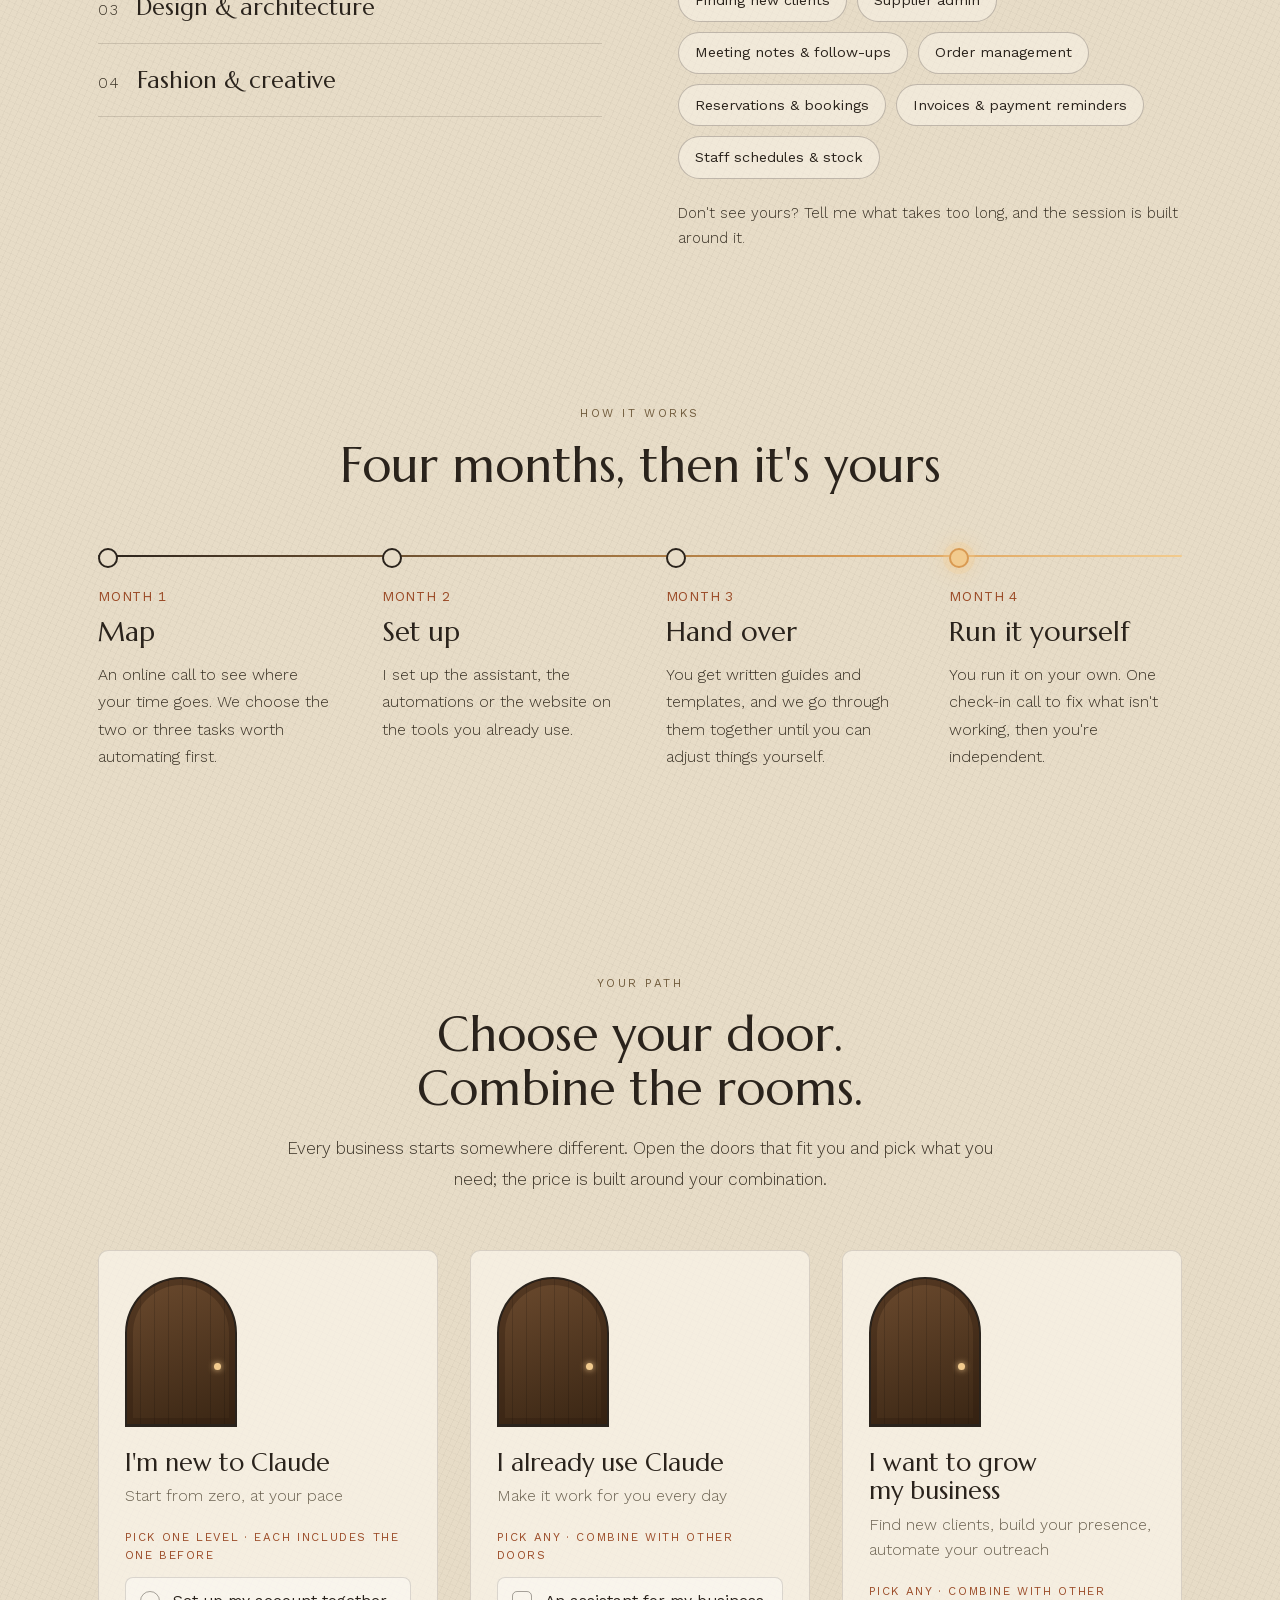
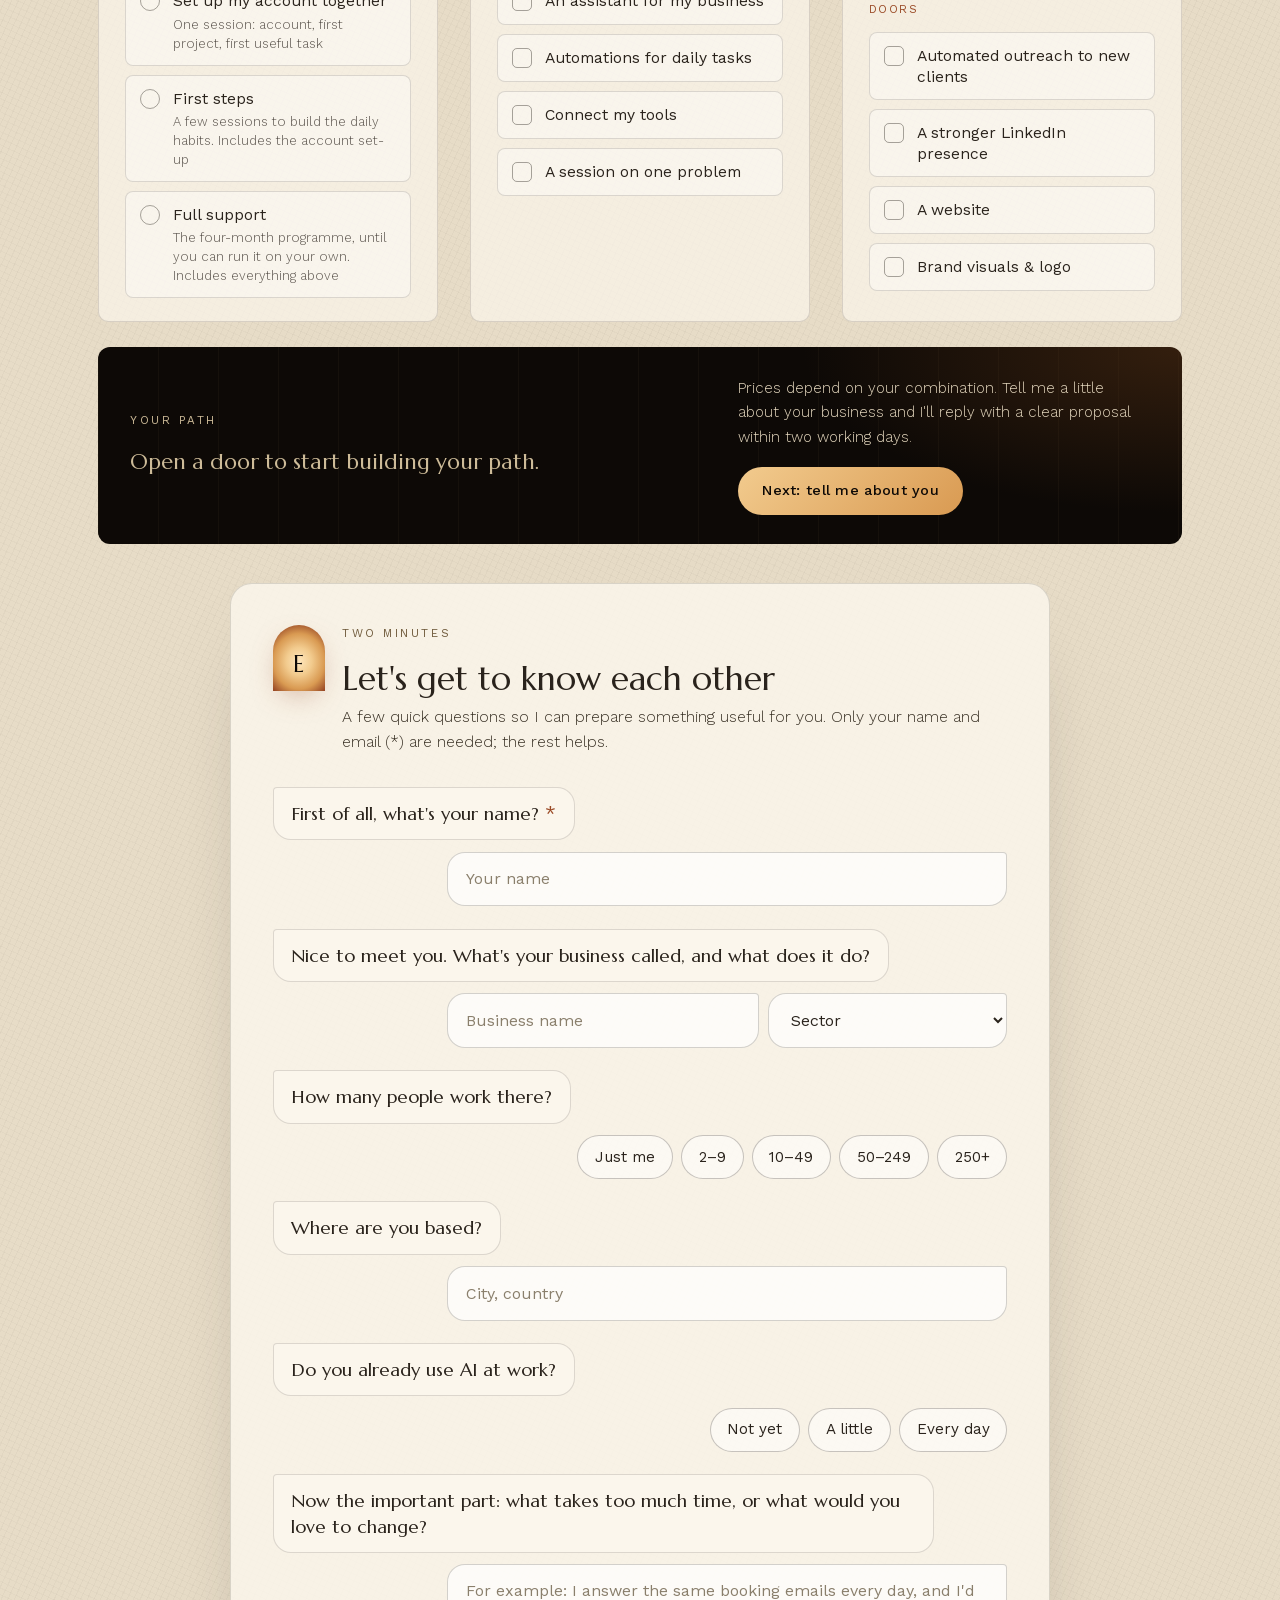
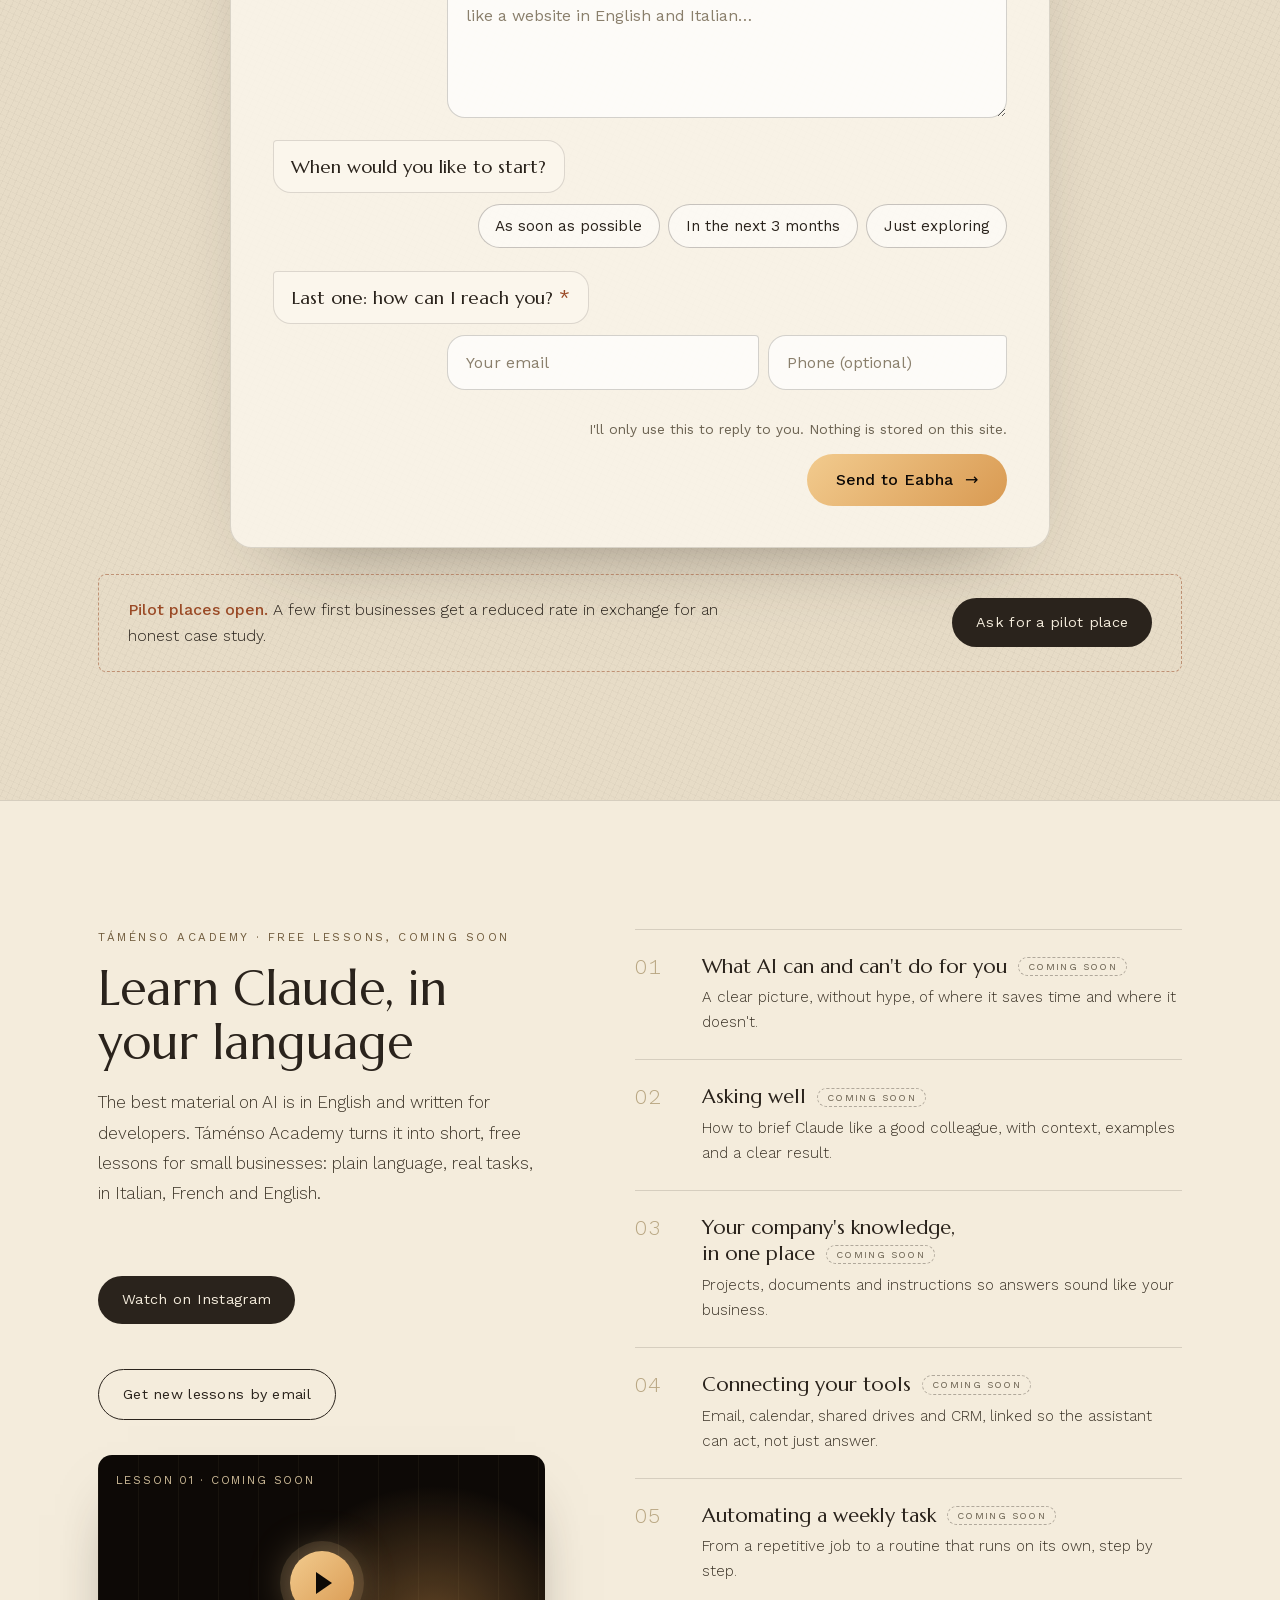
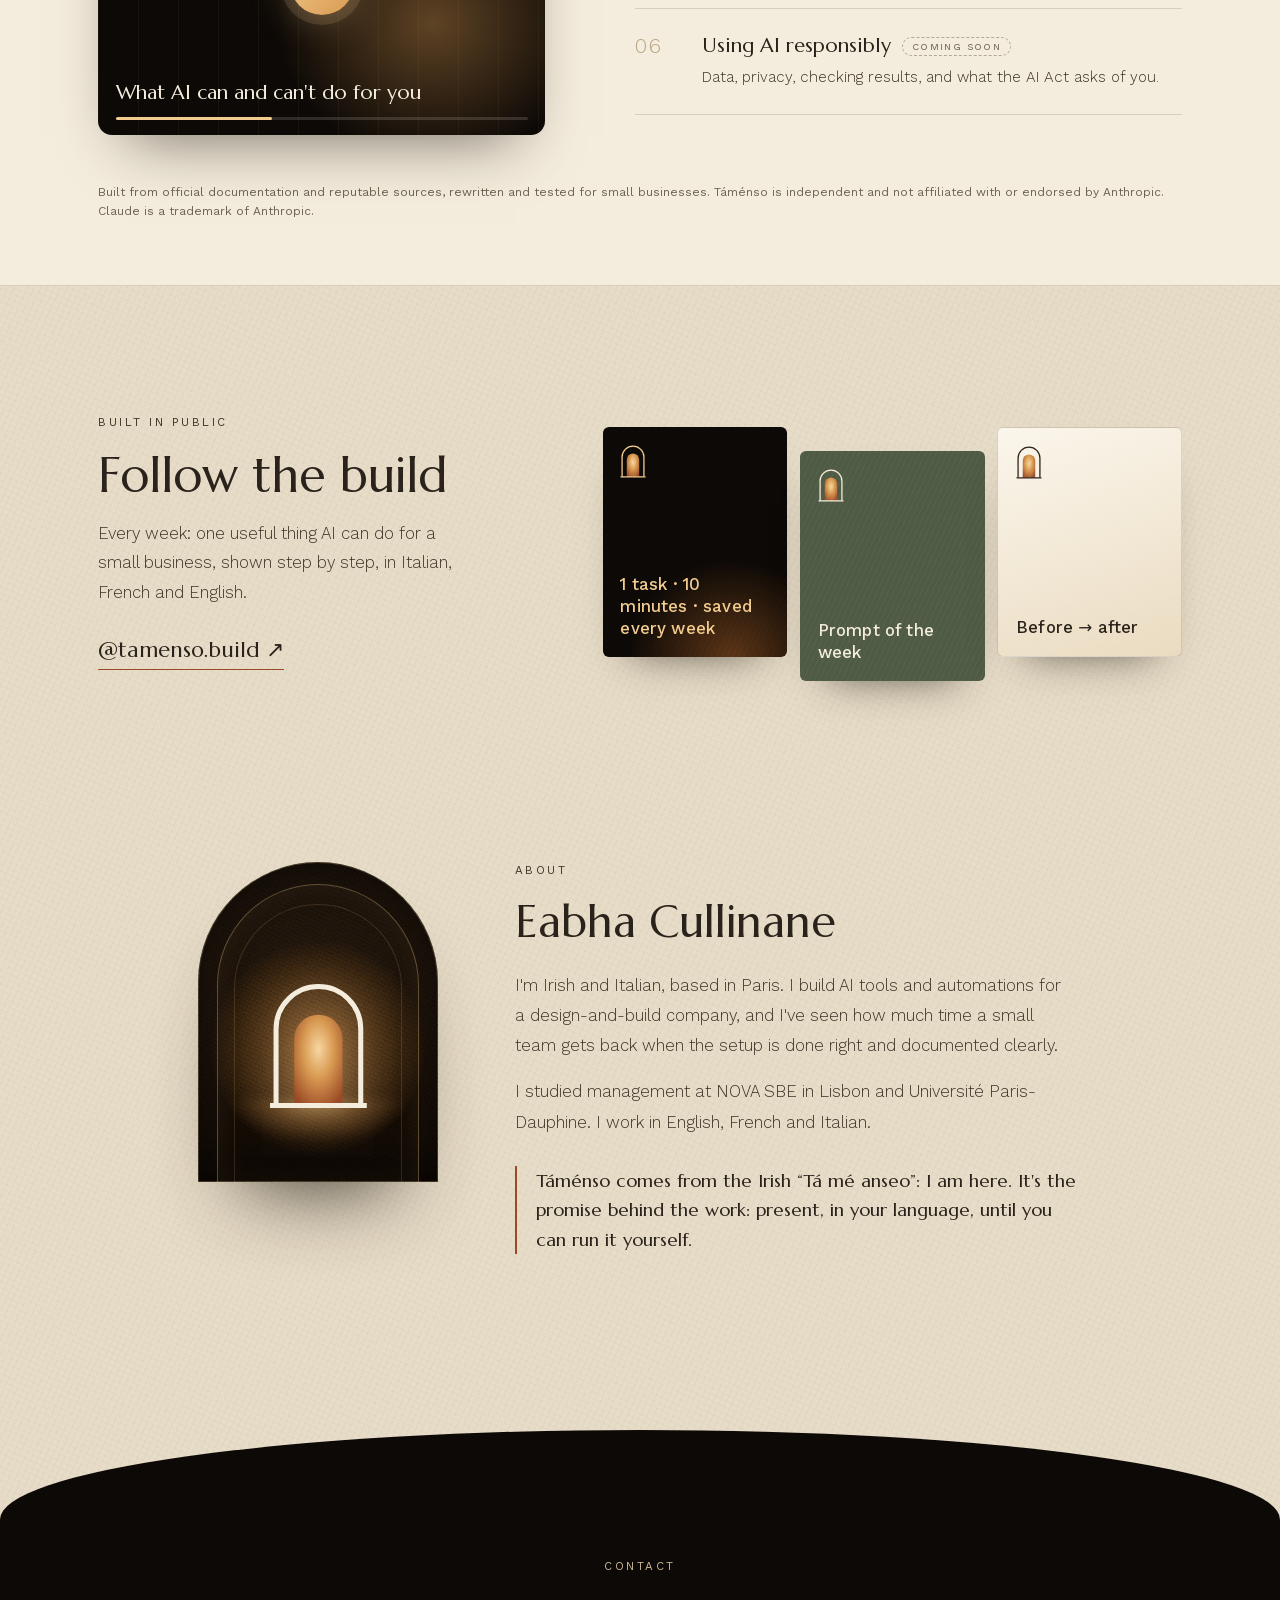
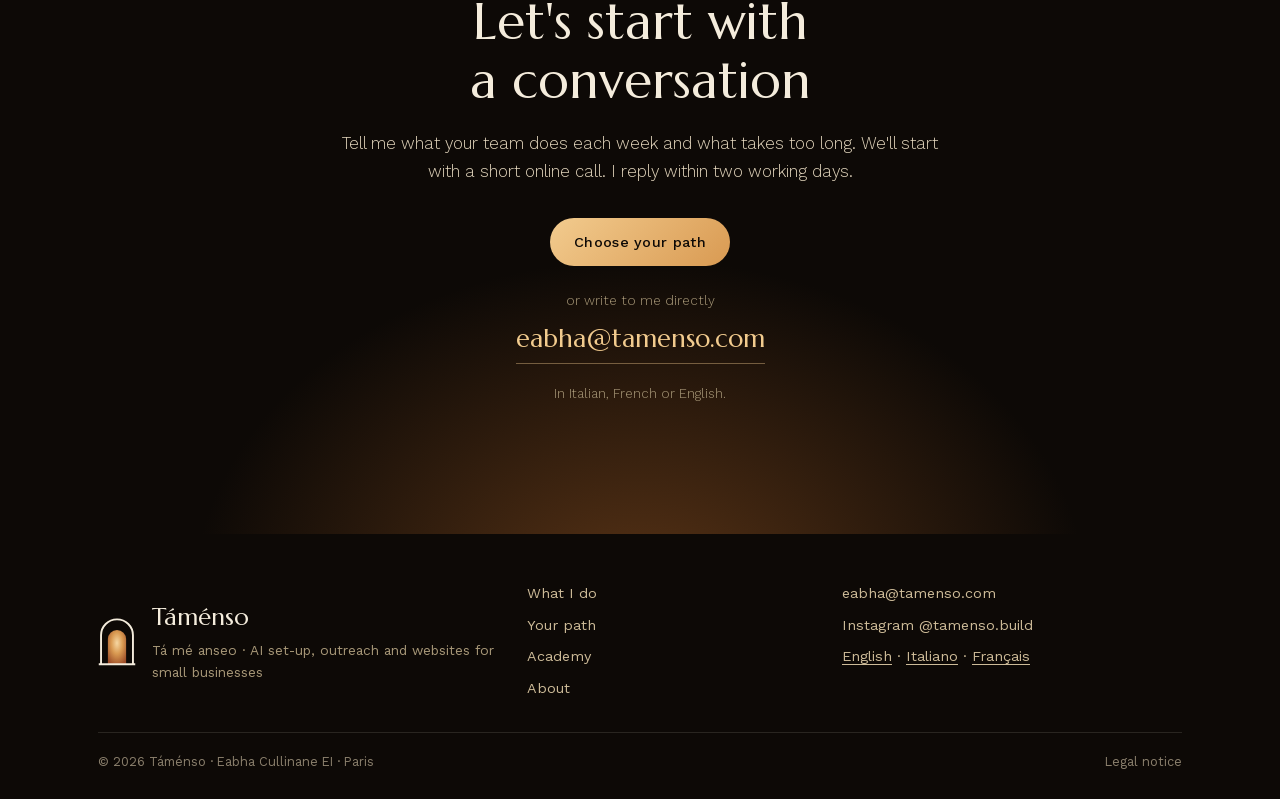
==== commit 89467f3a: "Take lesson videos/slides off the live site: Academy lessons marked coming soon Co-Authored-By: Clau" ====
--- a/index.html
+++ b/index.html
@@ -335,24 +335,24 @@
   <section class="academy" id="academy" aria-labelledby="academy-h">
     <div class="academy-inner">
       <div class="section-head left reveal">
-        <p class="eyebrow">Táménso Academy · first 3 lessons free</p>
+        <p class="eyebrow">Táménso Academy · free lessons, coming soon</p>
         <h2 id="academy-h">Learn Claude, in your language</h2>
         <p class="intro">The best material on AI is in English and written for developers. Táménso Academy turns it into short, free lessons for small businesses: plain language, real tasks, in Italian, French and English.</p>
         <div class="ctas">
           <a class="btn btn-ink" href="https://www.instagram.com/tamenso.build/" rel="noopener" target="_blank">Watch on Instagram</a>
           <a class="btn btn-line" href="mailto:eabha@tamenso.com?subject=Academy%20lessons">Get new lessons by email</a>
         </div>
-        <button type="button" class="video-frame" data-lesson="l1" aria-label="Watch: What AI can and can&#x27;t do for you">
-          <span class="vf-tag">Lesson 01 · 3 min</span>
+        <a class="video-frame" href="https://www.instagram.com/tamenso.build/" rel="noopener" target="_blank">
+          <span class="vf-tag">Lesson 01 · Coming soon</span>
           <span class="vf-play" aria-hidden="true"></span>
           <span class="vf-title">What AI can and can&#x27;t do for you</span>
           <span class="vf-bar" aria-hidden="true"><i></i></span>
-        </button>
+        </a>
       </div>
       <ol class="modules">
-        <li class="reveal"><span class="mod-n">01</span><div><h3>What AI can and can&#x27;t do for you</h3><p>A clear picture, without hype, of where it saves time and where it doesn&#x27;t.</p><button type="button" class="watch" data-lesson="l1"><span class="watch-play" aria-hidden="true"></span>Watch · 3 min</button></div></li>
-        <li class="reveal"><span class="mod-n">02</span><div><h3>Asking well</h3><p>How to brief Claude like a good colleague, with context, examples and a clear result.</p><button type="button" class="watch" data-lesson="l2"><span class="watch-play" aria-hidden="true"></span>Watch · 3 min</button></div></li>
-        <li class="reveal"><span class="mod-n">03</span><div><h3>Your company&#x27;s knowledge, in one place</h3><p>Projects, documents and instructions so answers sound like your business.</p><button type="button" class="watch" data-lesson="l3"><span class="watch-play" aria-hidden="true"></span>Watch · 3 min</button></div></li>
+        <li class="reveal mod-soon"><span class="mod-n">01</span><div><h3>What AI can and can&#x27;t do for you <span class="soon">Coming soon</span></h3><p>A clear picture, without hype, of where it saves time and where it doesn&#x27;t.</p></div></li>
+        <li class="reveal mod-soon"><span class="mod-n">02</span><div><h3>Asking well <span class="soon">Coming soon</span></h3><p>How to brief Claude like a good colleague, with context, examples and a clear result.</p></div></li>
+        <li class="reveal mod-soon"><span class="mod-n">03</span><div><h3>Your company&#x27;s knowledge, in one place <span class="soon">Coming soon</span></h3><p>Projects, documents and instructions so answers sound like your business.</p></div></li>
         <li class="reveal mod-soon"><span class="mod-n">04</span><div><h3>Connecting your tools <span class="soon">Coming soon</span></h3><p>Email, calendar, shared drives and CRM, linked so the assistant can act, not just answer.</p></div></li>
         <li class="reveal mod-soon"><span class="mod-n">05</span><div><h3>Automating a weekly task <span class="soon">Coming soon</span></h3><p>From a repetitive job to a routine that runs on its own, step by step.</p></div></li>
         <li class="reveal mod-soon"><span class="mod-n">06</span><div><h3>Using AI responsibly <span class="soon">Coming soon</span></h3><p>Data, privacy, checking results, and what the AI Act asks of you.</p></div></li>
@@ -427,7 +427,7 @@
     </div>
   </div>
 </div>
-<script type="application/json" id="lessons-data">[{"id": "l1", "n": "01", "mins": 3, "title": "What AI can and can't do for you", "slides": [{"t": "title", "h": "What AI can and can't do for you", "p": "Three minutes to know where Claude saves you time, and where you stay in charge."}, {"t": "text", "h": "Think of a fast, well-read assistant for words", "p": "Claude reads, writes, summarises, translates and sorts text very well. Anything your team does with emails, documents and messages is a candidate."}, {"t": "list", "h": "Where it saves time this week", "items": ["Replies to the questions you answer every day", "Menus, product texts and posts in three languages", "First drafts of quotes and proposals", "Meeting notes turned into a to-do list"]}, {"t": "list", "h": "What it can't do on its own", "items": ["Know your prices, clients or stock unless you give them", "Be right every time: it can sound sure and still be wrong", "Decide for you: your judgement stays the last step"]}, {"t": "example", "h": "Treat it like a new colleague's draft", "p": "Read before you send. Check numbers, names, dates and anything you would be embarrassed to get wrong.", "ex": "40 supplier emails → a one-page summary of what's late, what changed and what needs an answer. You check the summary in 5 minutes instead of reading for an hour."}, {"t": "prompt", "h": "Try it", "p": "Paste a few real emails you received this week and use this:", "prompt": "Here are 5 emails I received this week. Group them by topic, tell me which ones need an answer today, and draft a short, friendly and professional reply for each."}, {"t": "end", "h": "In one line", "p": "Claude drafts, sorts and translates; you check and decide. Next: how to ask well."}], "video": "/assets/video/lesson-01-en.mp4", "poster": "/assets/video/lesson-01-en.jpg"}, {"id": "l2", "n": "02", "mins": 3, "title": "Asking well", "slides": [{"t": "title", "h": "Asking well", "p": "The quality of the answer depends on the quality of the request. Here is how to brief Claude like a good colleague."}, {"t": "list", "h": "A good request has four parts", "items": ["Context: who you are and who it's for", "Task: what you want, exactly", "Limits: length, tone, language", "An example of what good looks like"]}, {"t": "compare", "h": "Before and after", "before": "Write a menu description.", "after": "I run a family trattoria in Bologna. Write 3 menu descriptions (max 20 words each) for our tagliatelle al ragù, in Italian and English. Warm, not fancy. Here's one we like: “Our nonna's Sunday ragù, slow-cooked for six hours.”"}, {"t": "text", "h": "Then talk back", "p": "The first answer is a starting point. Say “shorter”, “more formal”, “give me three options” or “keep the second one and change the ending”. Two or three rounds usually get you there."}, {"t": "list", "h": "Small habits that help", "items": ["Paste the real material: the email, the price list, the notes", "Ask it to ask you questions if something is missing", "Say what to avoid, not only what you want"]}, {"t": "prompt", "h": "Try it", "p": "Pick one text you write often and fill in the brackets:", "prompt": "I run [your business] in [city]. Write [what] for [who], in [language], max [length]. The tone should be [tone]. Here is an example we like: [paste]. Before you start, ask me anything you need to know."}, {"t": "end", "h": "In one line", "p": "Context, task, limits, example, then refine together. Next: give Claude your company's knowledge once."}]}, {"id": "l3", "n": "03", "mins": 3, "title": "Your company's knowledge, in one place", "slides": [{"t": "title", "h": "Your company's knowledge, in one place", "p": "Stop re-explaining your business in every chat."}, {"t": "text", "h": "Projects: a room for each part of your work", "p": "In Claude, a Project holds documents and instructions you set once. Every conversation inside it already knows them."}, {"t": "list", "h": "What to put inside", "items": ["Price list, opening hours, policies", "Your most frequent questions and good answers", "Examples of texts in your tone of voice", "Menu, catalogue or service descriptions"]}, {"t": "example", "h": "Write the instructions once", "p": "Short, clear rules work best.", "ex": "You answer as the team of Trattoria Da Giulia. Reply in the customer's language. Be warm and brief. Never confirm a booking yourself: suggest times and say we will confirm within the hour."}, {"t": "list", "h": "Keep it useful", "items": ["One project per area: customers, suppliers, marketing", "Update the documents when prices or hours change", "Keep private data out of it unless your plan and policy allow it"]}, {"t": "prompt", "h": "Try it", "p": "Create a project called “Customer replies”, add your FAQ and price list, paste the instructions above, then test it with a real message:", "prompt": "A customer wrote this: [paste]. Draft our reply using the project's information. Tell me if anything is missing from our documents."}, {"t": "end", "h": "In one line", "p": "Set up your knowledge once, and every answer starts from your business. That's the base for everything that follows."}]}]</script>
+<script type="application/json" id="lessons-data">[{"id": "l1", "n": "01", "mins": 3, "title": "What AI can and can't do for you", "slides": [{"t": "title", "h": "What AI can and can't do for you", "p": "Three minutes to know where Claude saves you time, and where you stay in charge."}, {"t": "text", "h": "Think of a fast, well-read assistant for words", "p": "Claude reads, writes, summarises, translates and sorts text very well. Anything your team does with emails, documents and messages is a candidate."}, {"t": "list", "h": "Where it saves time this week", "items": ["Replies to the questions you answer every day", "Menus, product texts and posts in three languages", "First drafts of quotes and proposals", "Meeting notes turned into a to-do list"]}, {"t": "list", "h": "What it can't do on its own", "items": ["Know your prices, clients or stock unless you give them", "Be right every time: it can sound sure and still be wrong", "Decide for you: your judgement stays the last step"]}, {"t": "example", "h": "Treat it like a new colleague's draft", "p": "Read before you send. Check numbers, names, dates and anything you would be embarrassed to get wrong.", "ex": "40 supplier emails → a one-page summary of what's late, what changed and what needs an answer. You check the summary in 5 minutes instead of reading for an hour."}, {"t": "prompt", "h": "Try it", "p": "Paste a few real emails you received this week and use this:", "prompt": "Here are 5 emails I received this week. Group them by topic, tell me which ones need an answer today, and draft a short, friendly and professional reply for each."}, {"t": "end", "h": "In one line", "p": "Claude drafts, sorts and translates; you check and decide. Next: how to ask well."}]}, {"id": "l2", "n": "02", "mins": 3, "title": "Asking well", "slides": [{"t": "title", "h": "Asking well", "p": "The quality of the answer depends on the quality of the request. Here is how to brief Claude like a good colleague."}, {"t": "list", "h": "A good request has four parts", "items": ["Context: who you are and who it's for", "Task: what you want, exactly", "Limits: length, tone, language", "An example of what good looks like"]}, {"t": "compare", "h": "Before and after", "before": "Write a menu description.", "after": "I run a family trattoria in Bologna. Write 3 menu descriptions (max 20 words each) for our tagliatelle al ragù, in Italian and English. Warm, not fancy. Here's one we like: “Our nonna's Sunday ragù, slow-cooked for six hours.”"}, {"t": "text", "h": "Then talk back", "p": "The first answer is a starting point. Say “shorter”, “more formal”, “give me three options” or “keep the second one and change the ending”. Two or three rounds usually get you there."}, {"t": "list", "h": "Small habits that help", "items": ["Paste the real material: the email, the price list, the notes", "Ask it to ask you questions if something is missing", "Say what to avoid, not only what you want"]}, {"t": "prompt", "h": "Try it", "p": "Pick one text you write often and fill in the brackets:", "prompt": "I run [your business] in [city]. Write [what] for [who], in [language], max [length]. The tone should be [tone]. Here is an example we like: [paste]. Before you start, ask me anything you need to know."}, {"t": "end", "h": "In one line", "p": "Context, task, limits, example, then refine together. Next: give Claude your company's knowledge once."}]}, {"id": "l3", "n": "03", "mins": 3, "title": "Your company's knowledge, in one place", "slides": [{"t": "title", "h": "Your company's knowledge, in one place", "p": "Stop re-explaining your business in every chat."}, {"t": "text", "h": "Projects: a room for each part of your work", "p": "In Claude, a Project holds documents and instructions you set once. Every conversation inside it already knows them."}, {"t": "list", "h": "What to put inside", "items": ["Price list, opening hours, policies", "Your most frequent questions and good answers", "Examples of texts in your tone of voice", "Menu, catalogue or service descriptions"]}, {"t": "example", "h": "Write the instructions once", "p": "Short, clear rules work best.", "ex": "You answer as the team of Trattoria Da Giulia. Reply in the customer's language. Be warm and brief. Never confirm a booking yourself: suggest times and say we will confirm within the hour."}, {"t": "list", "h": "Keep it useful", "items": ["One project per area: customers, suppliers, marketing", "Update the documents when prices or hours change", "Keep private data out of it unless your plan and policy allow it"]}, {"t": "prompt", "h": "Try it", "p": "Create a project called “Customer replies”, add your FAQ and price list, paste the instructions above, then test it with a real message:", "prompt": "A customer wrote this: [paste]. Draft our reply using the project's information. Tell me if anything is missing from our documents."}, {"t": "end", "h": "In one line", "p": "Set up your knowledge once, and every answer starts from your business. That's the base for everything that follows."}]}]</script>
 
 <footer class="site-footer">
   <div class="foot-brand">
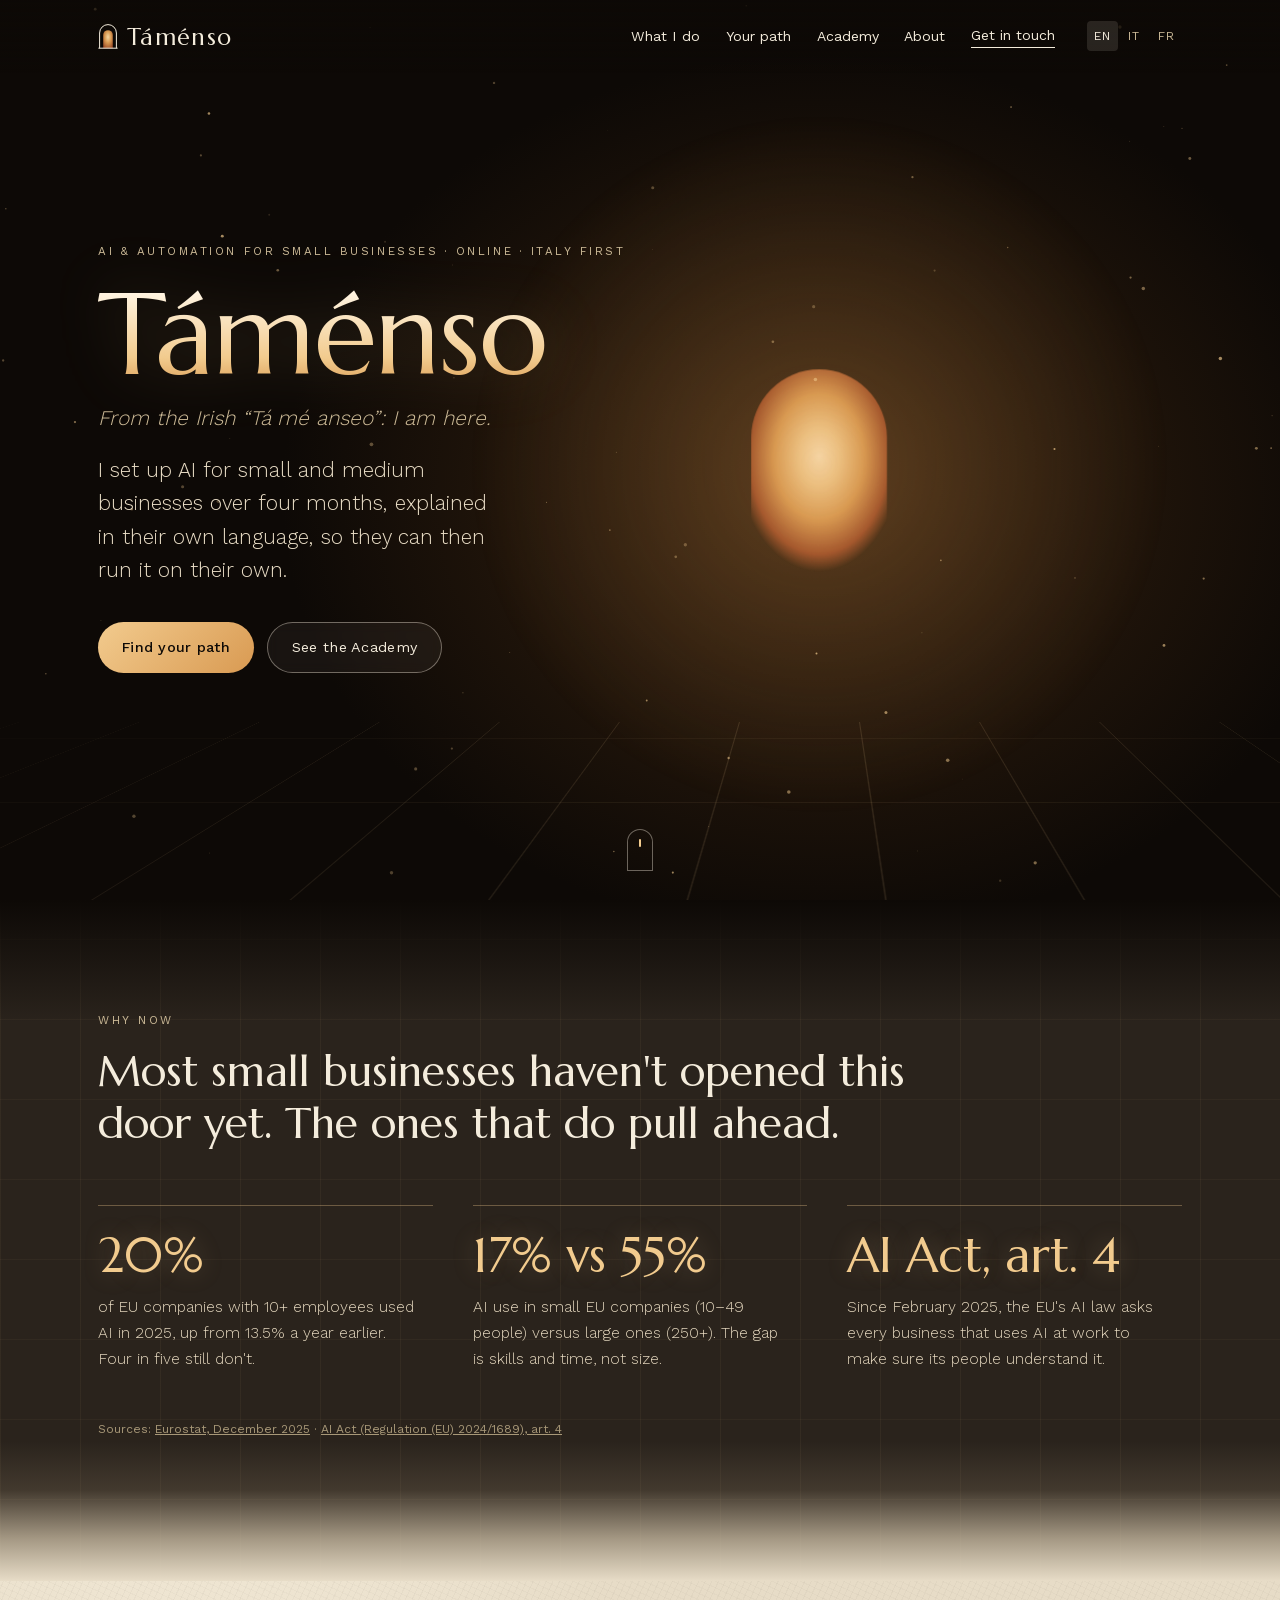
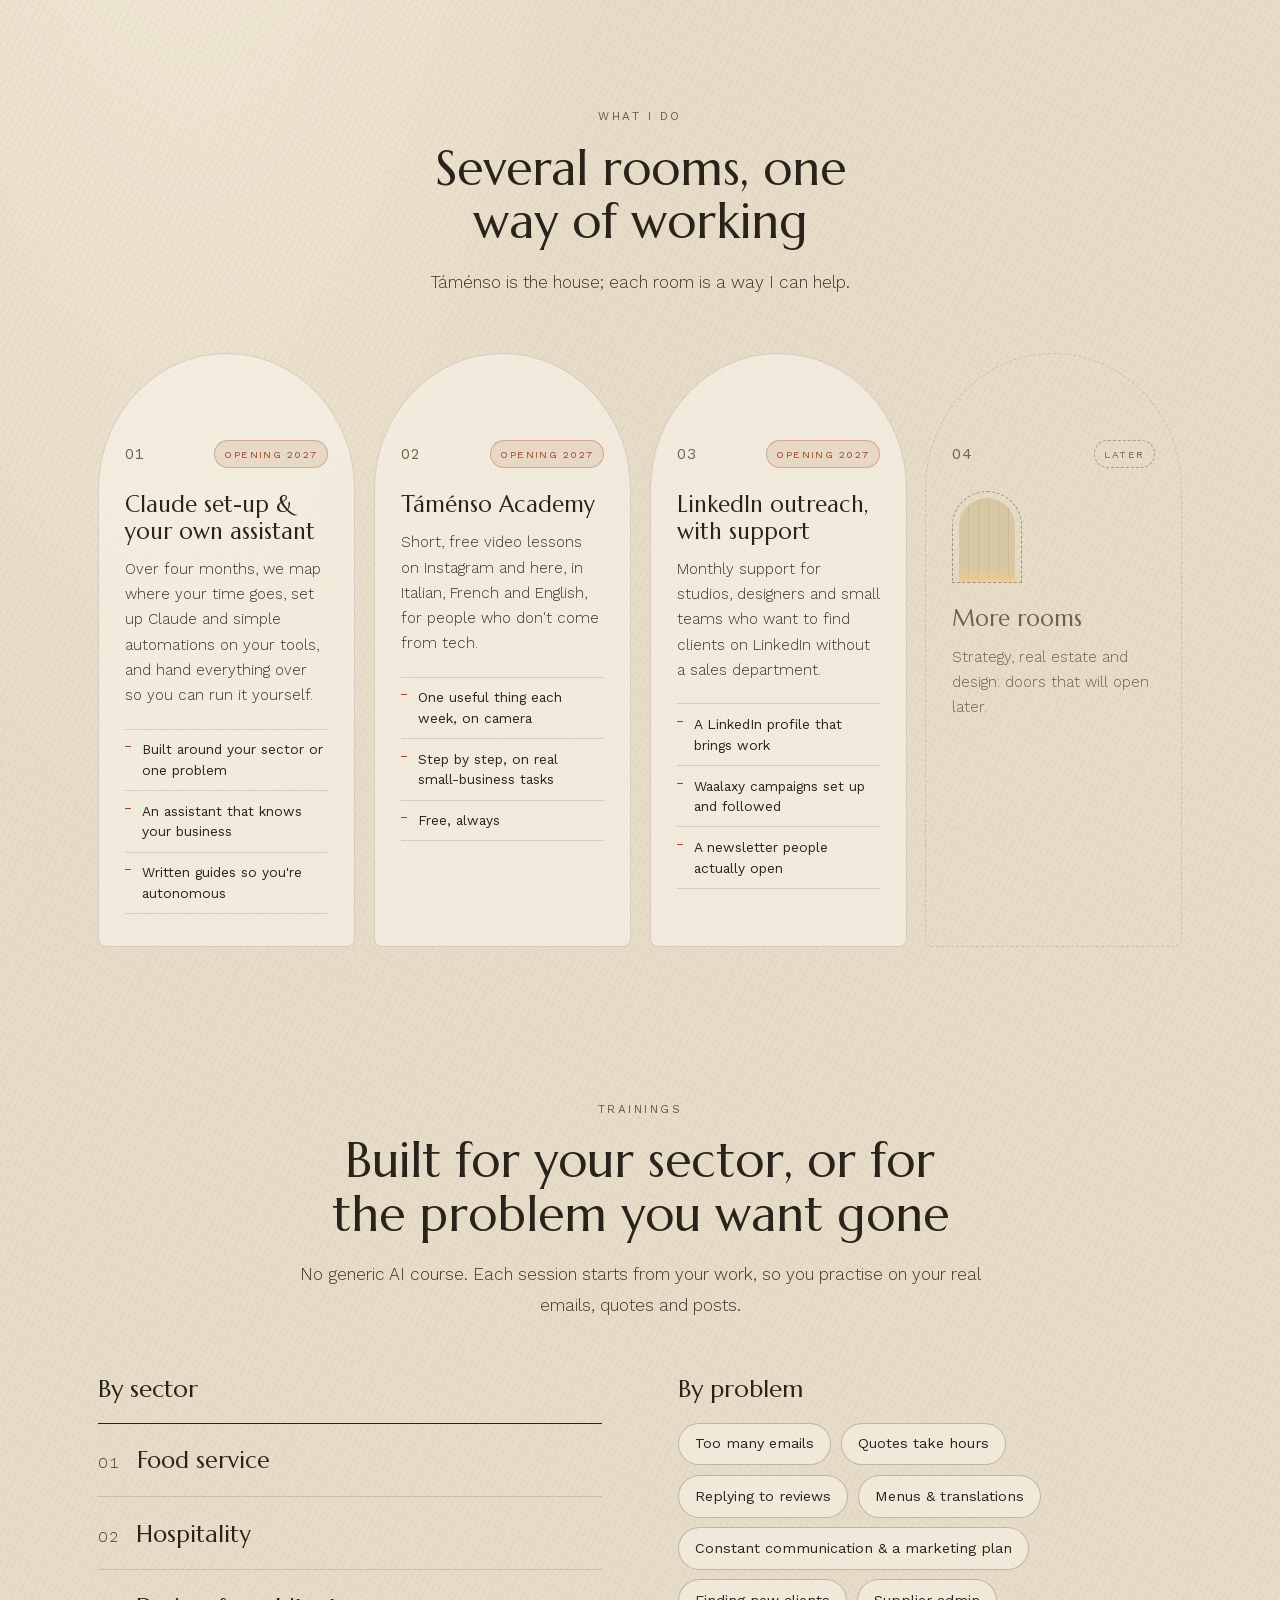
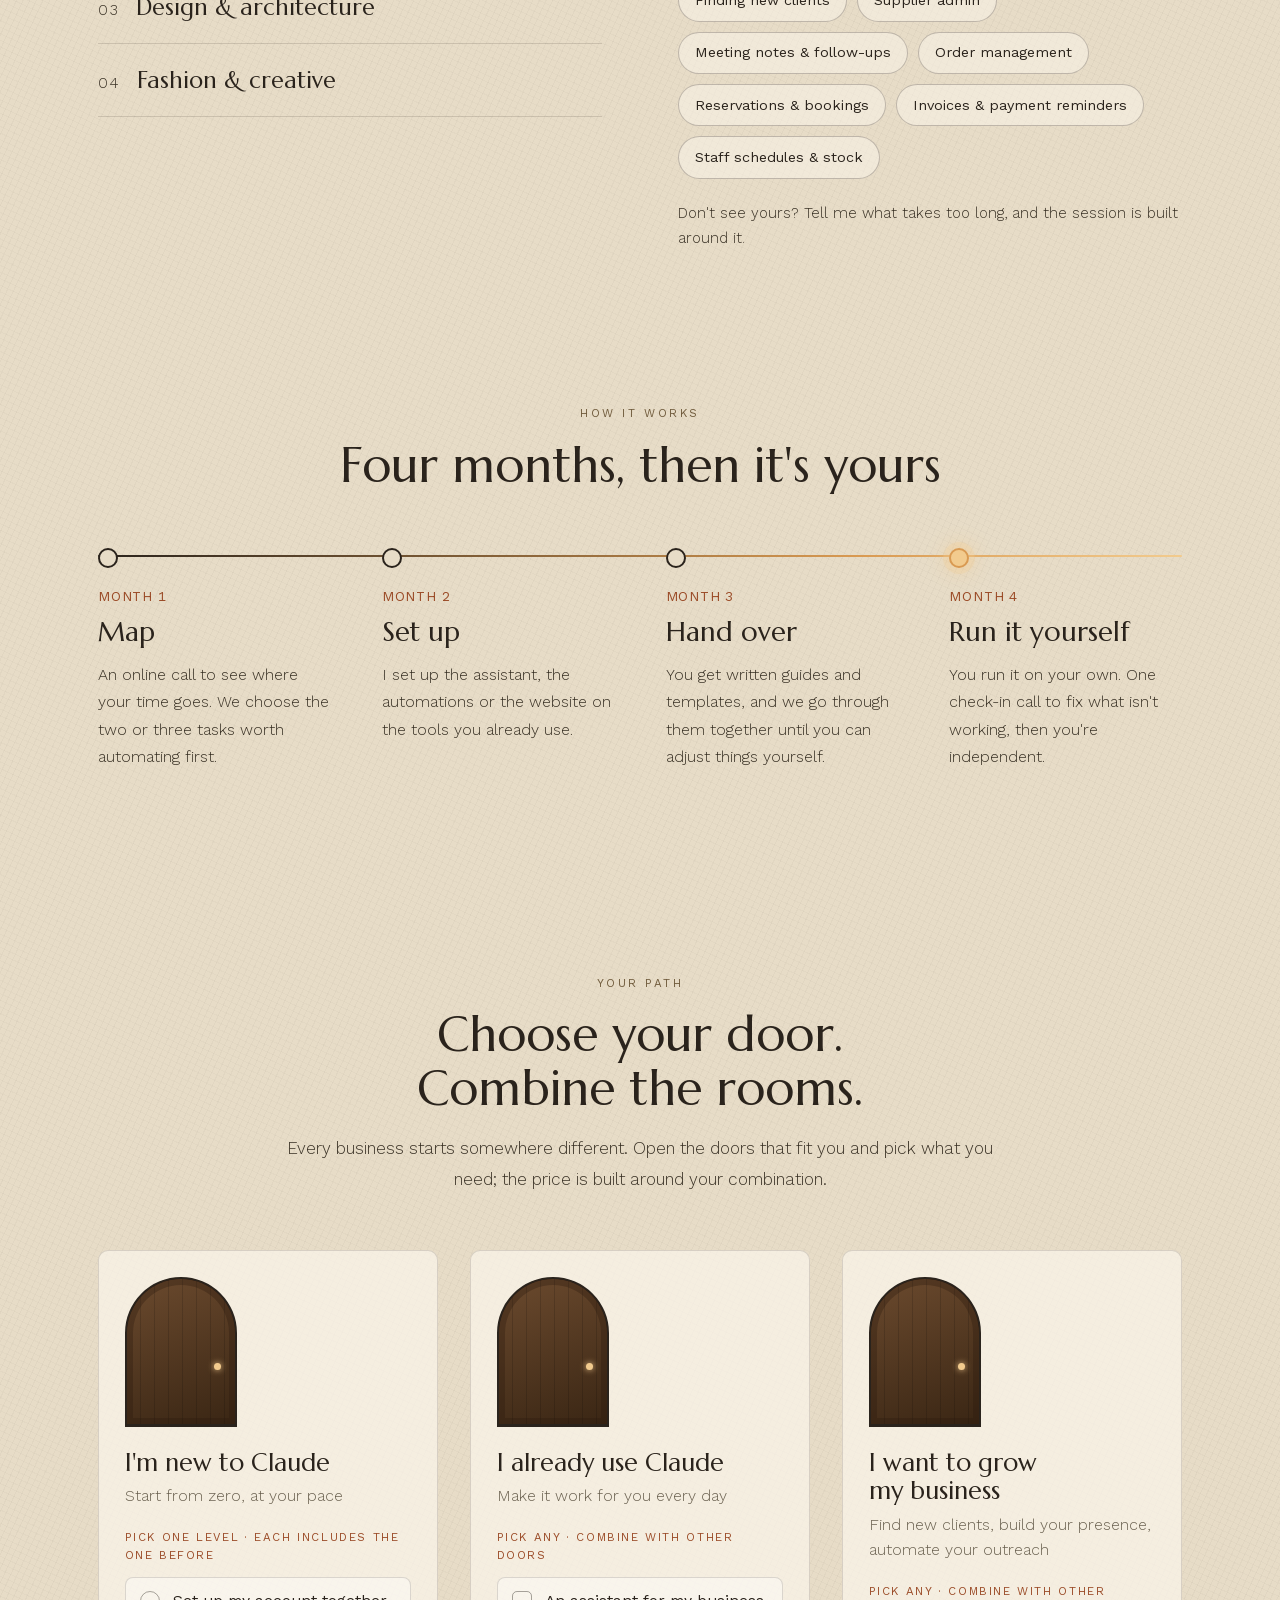
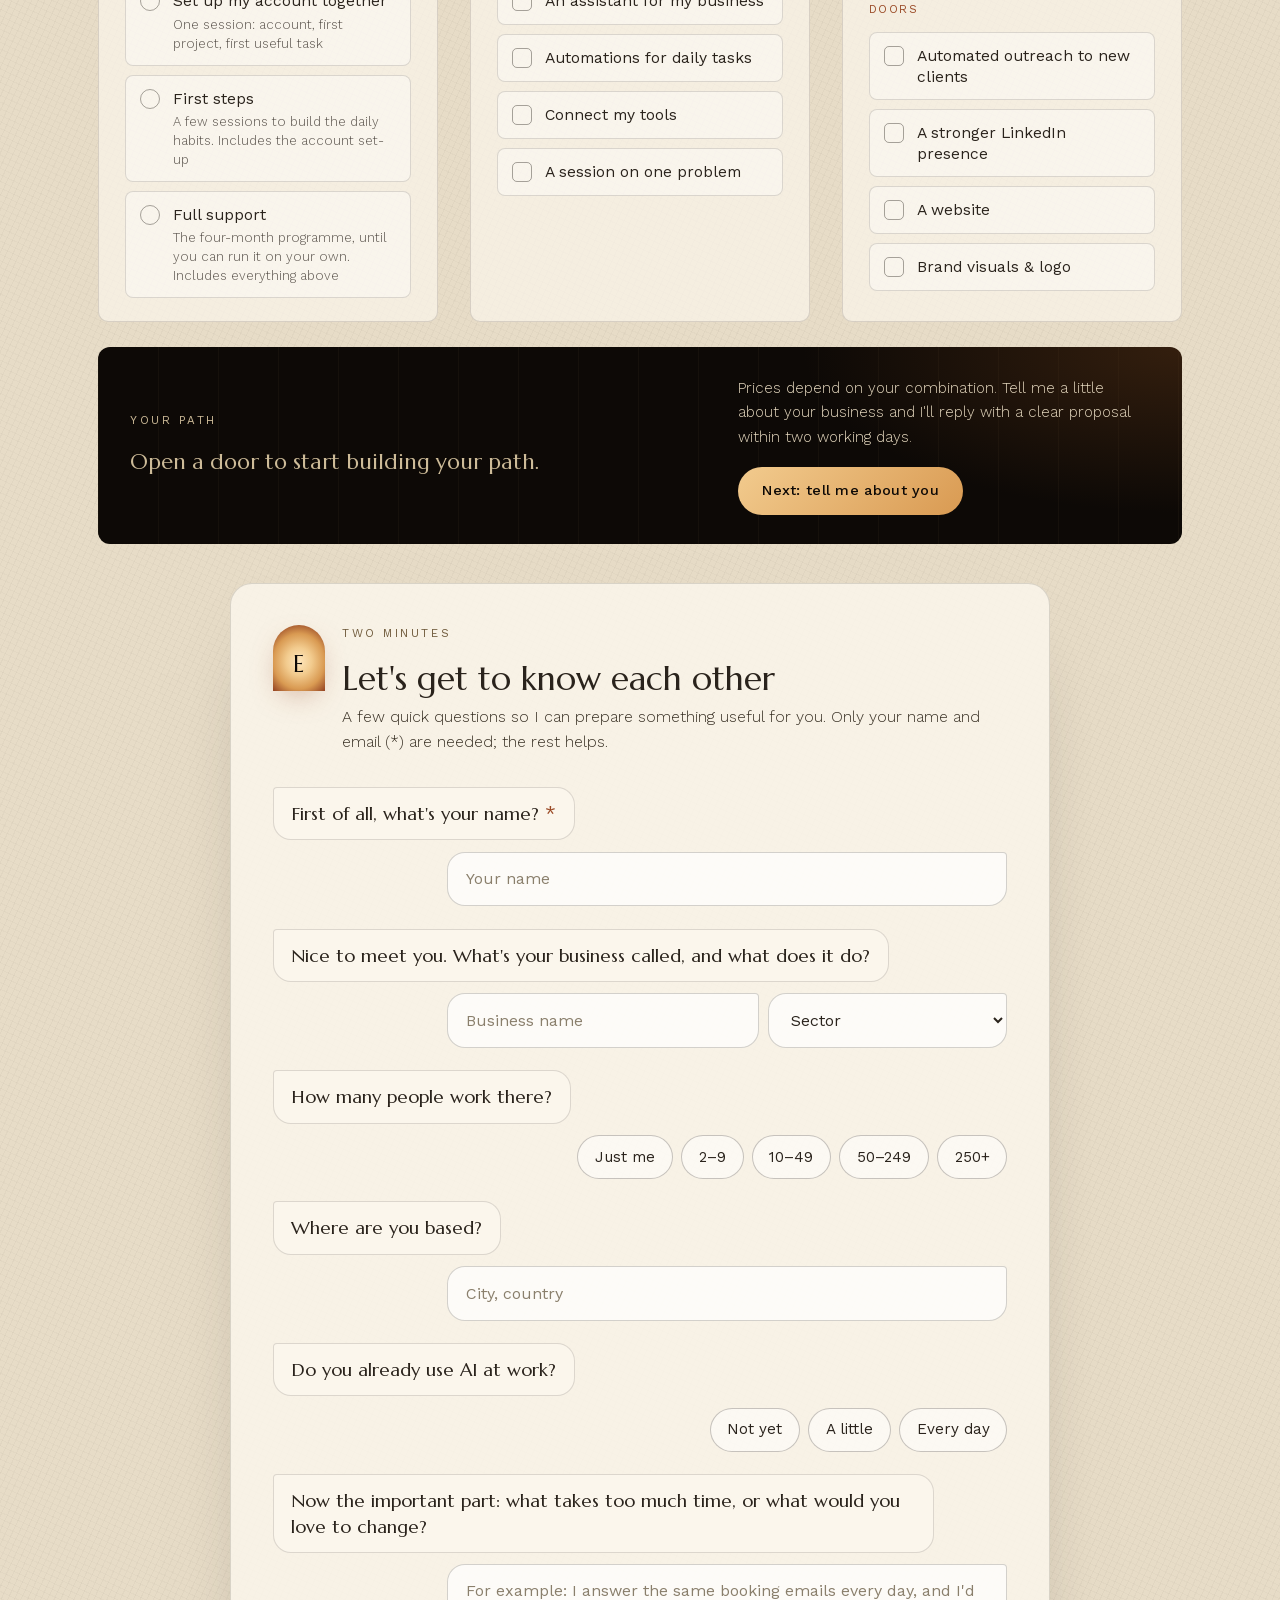
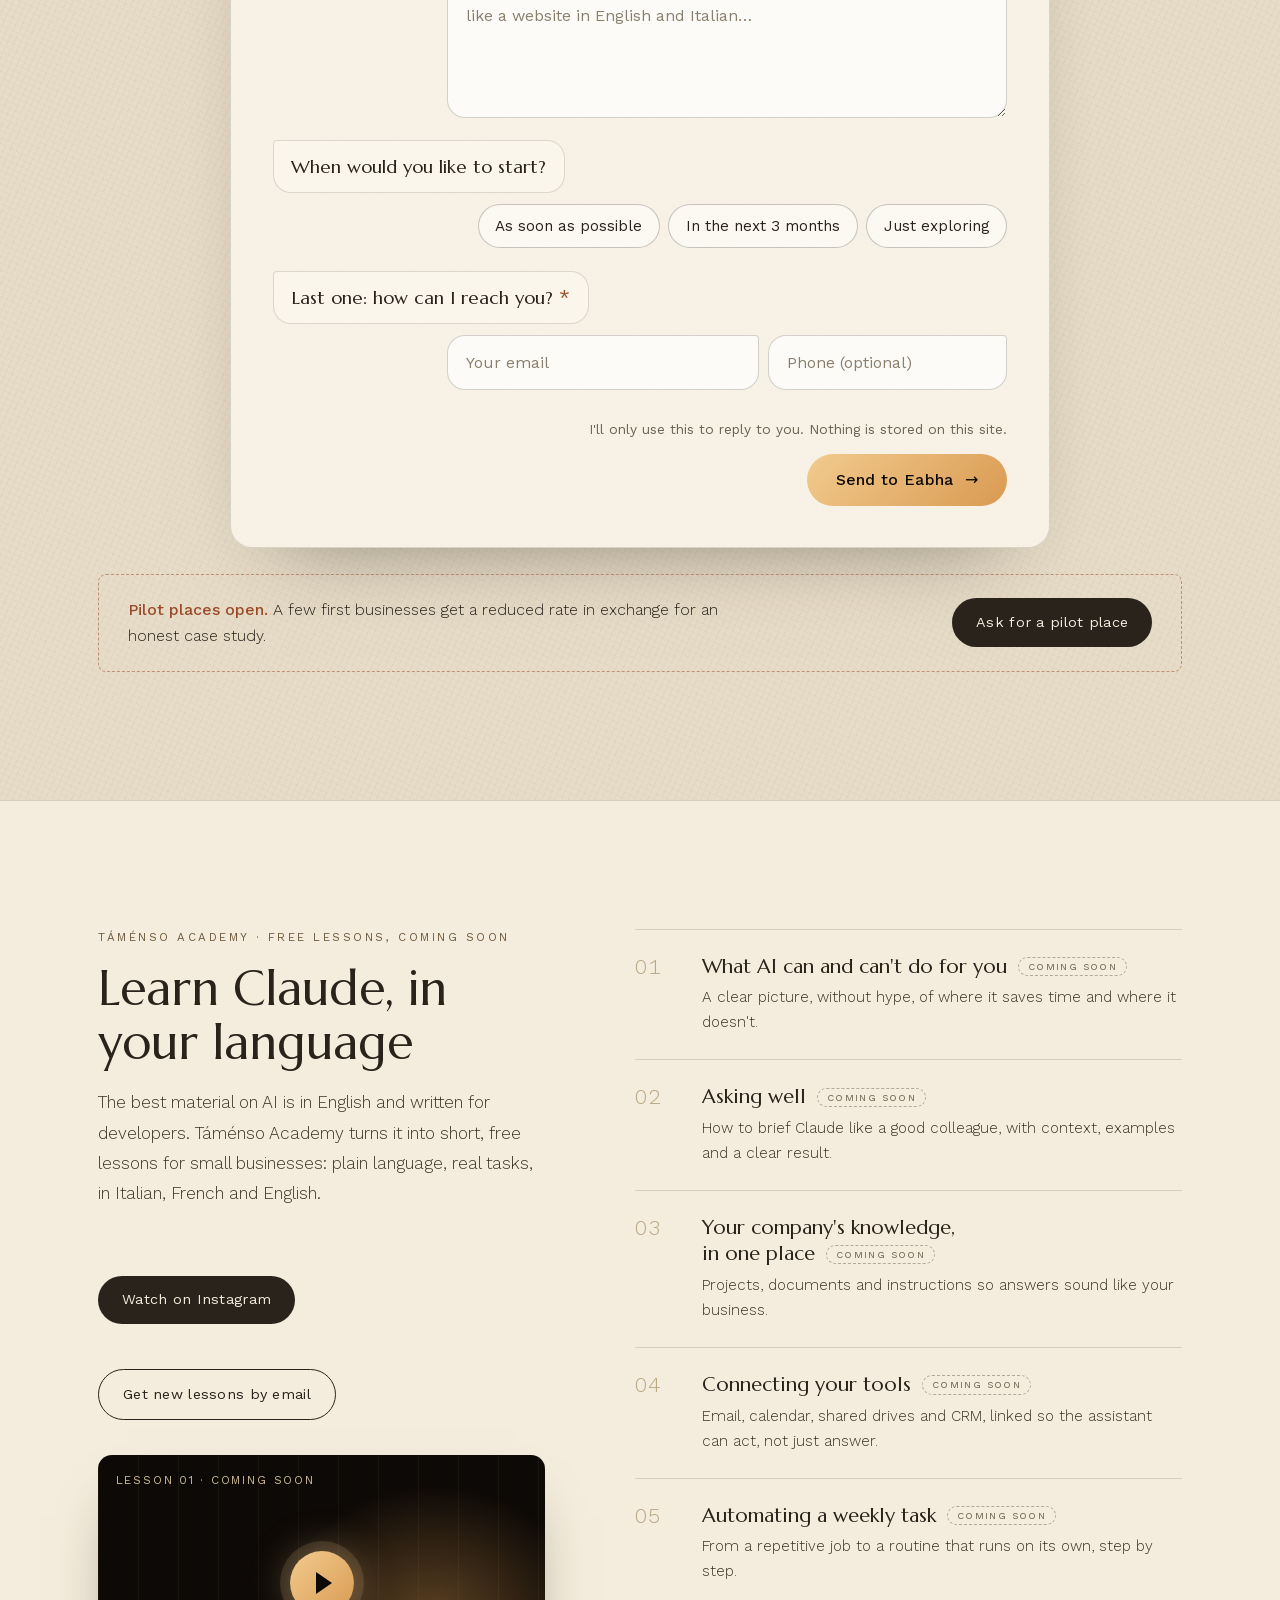
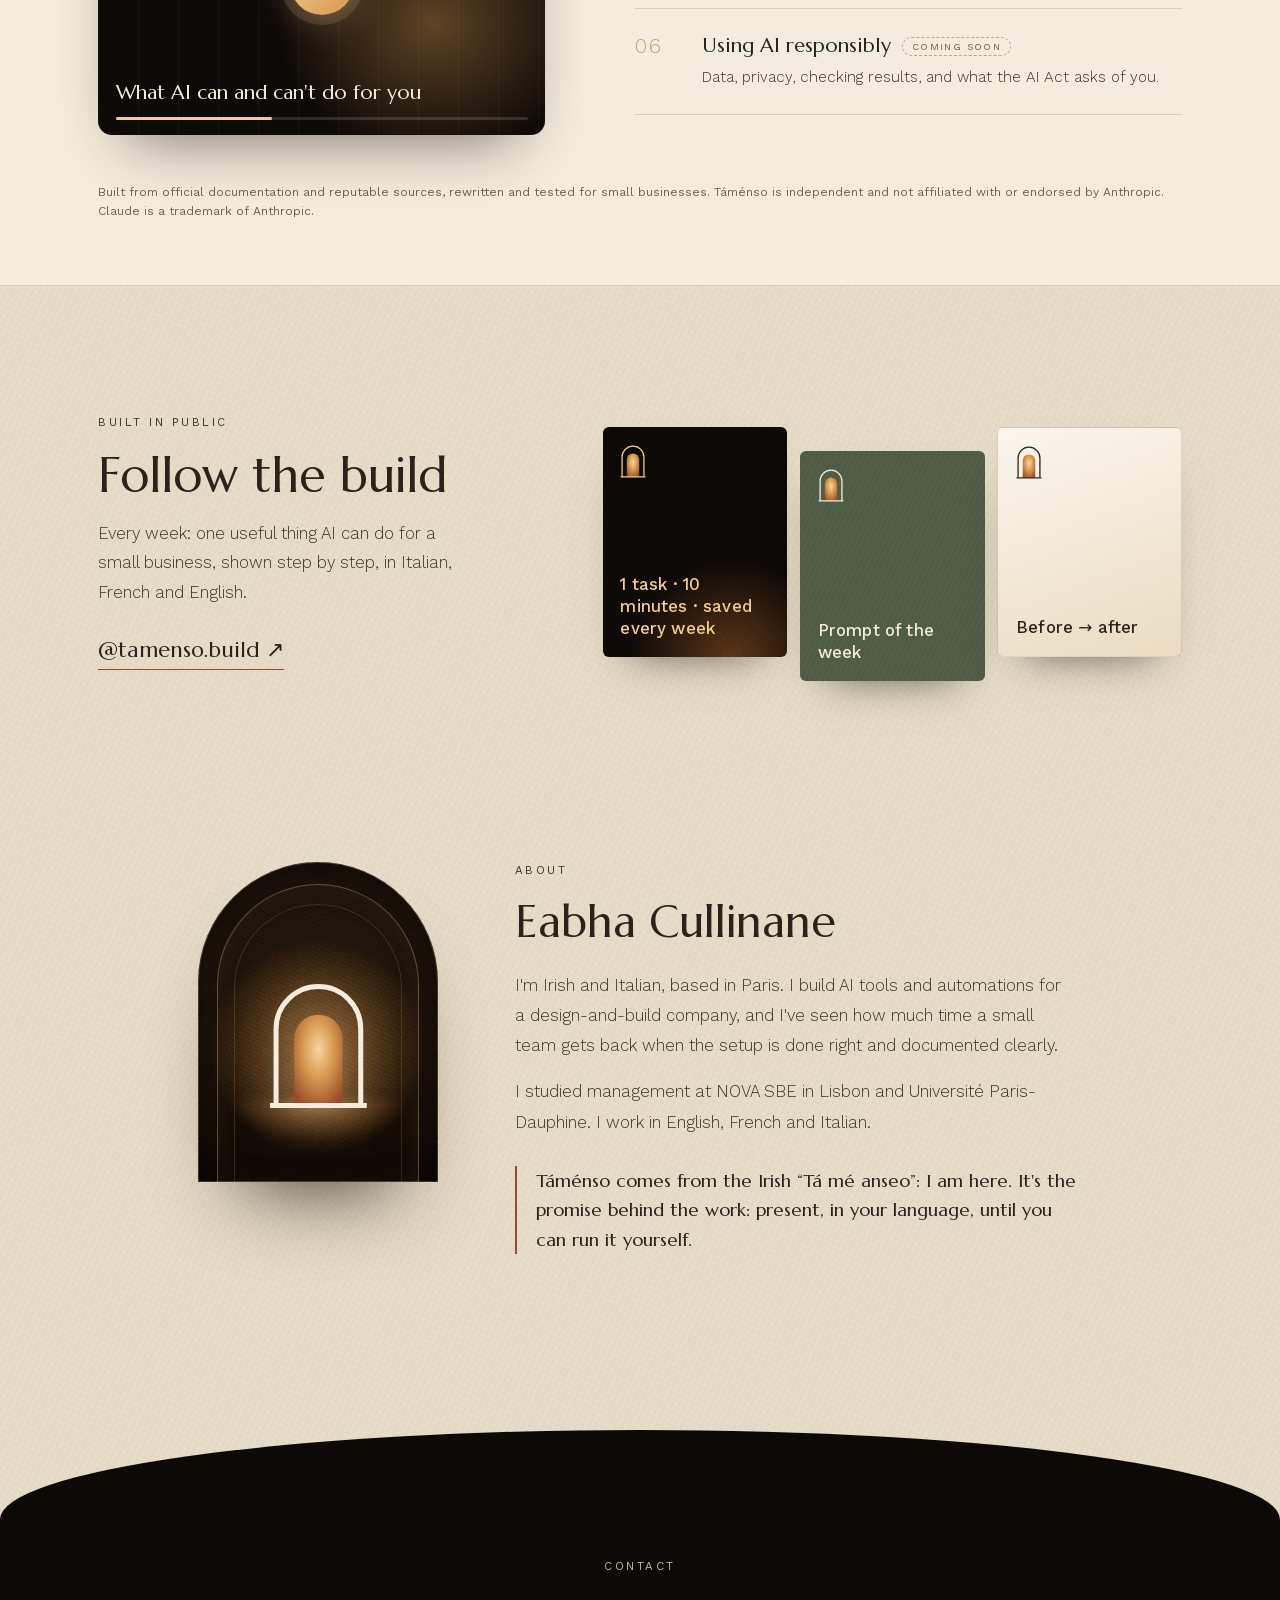
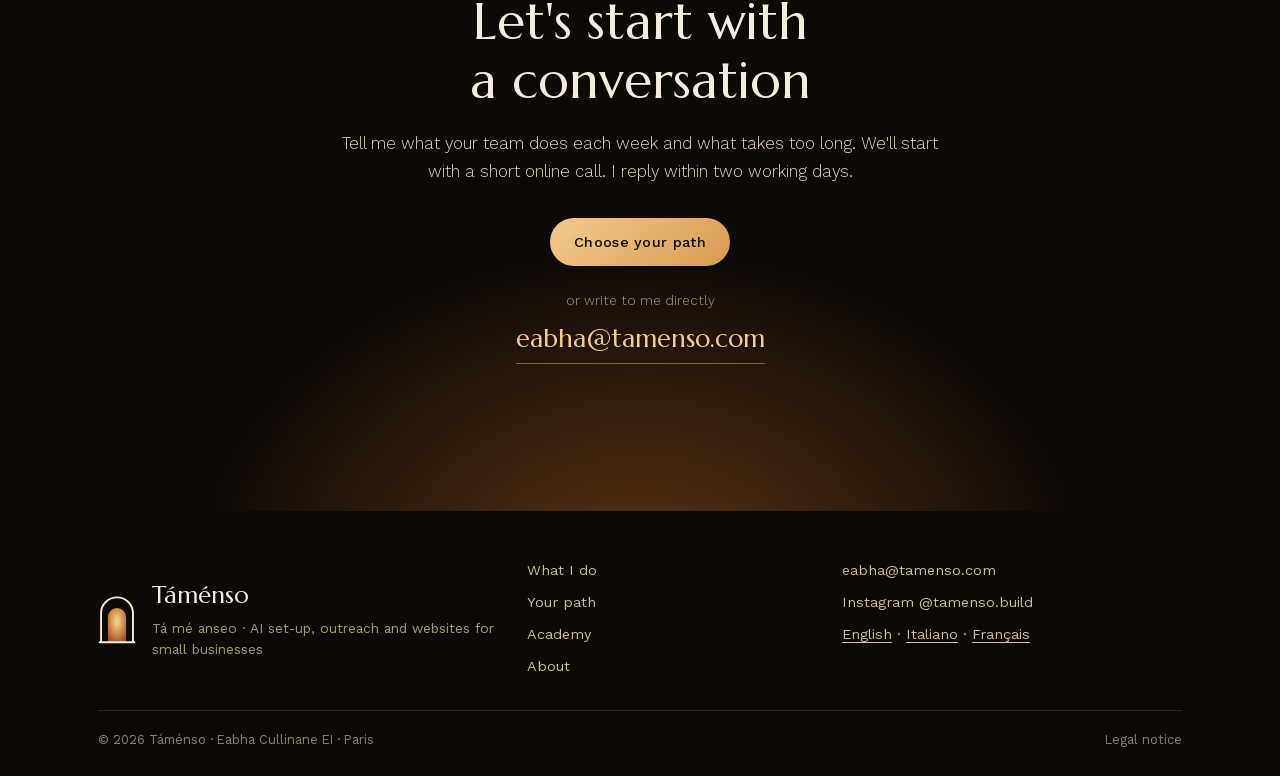
==== commit dec9e9bc: "Remove the language line from the contact section Co-Authored-By: Claude Opus 5.5 <noreply@anthropic" ====
--- a/index.html
+++ b/index.html
@@ -401,7 +401,6 @@
       <div class="ctas center"><a class="btn btn-glow" href="#offer">Choose your path</a></div>
       <p class="or">or write to me directly</p>
       <a class="mail" href="mailto:eabha@tamenso.com?subject=Hello%20T%C3%A1m%C3%A9nso">eabha@tamenso.com</a>
-      <p class="small">In Italian, French or English.</p>
     </div>
   </section>
 
